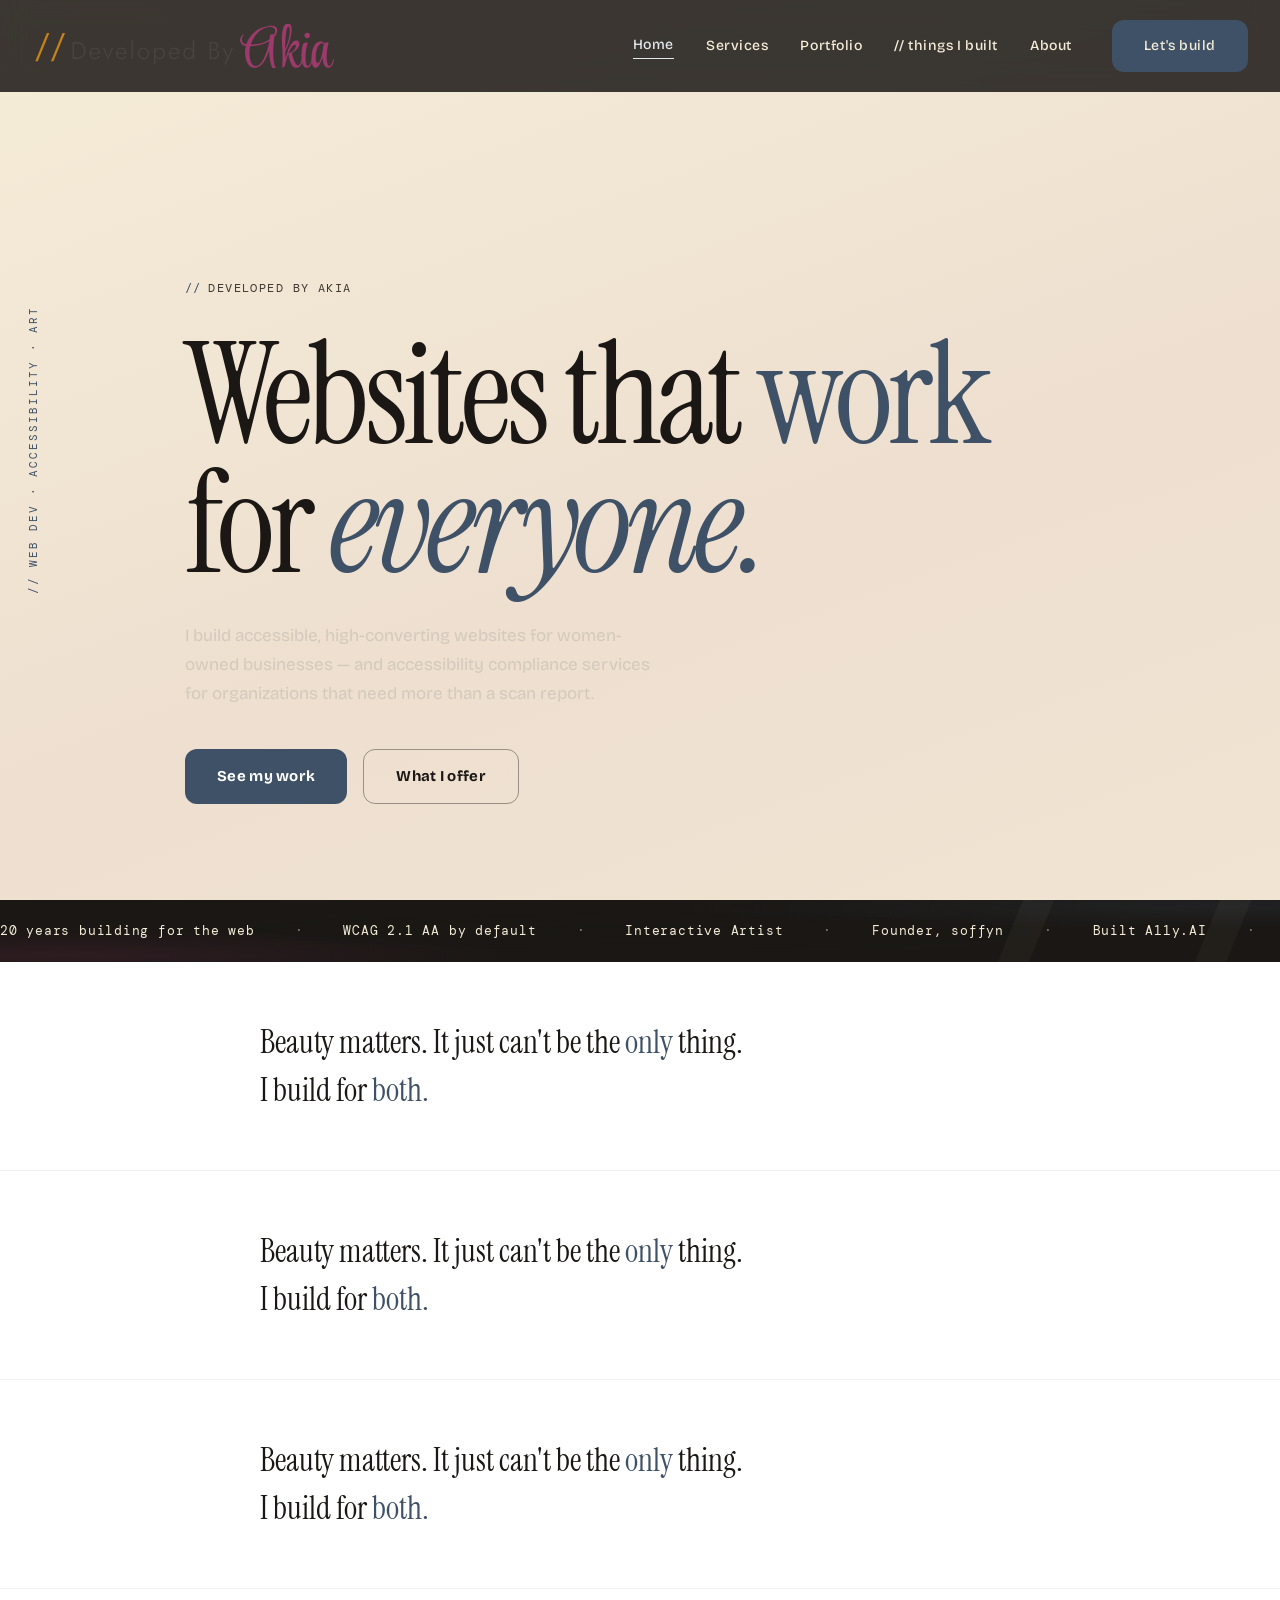
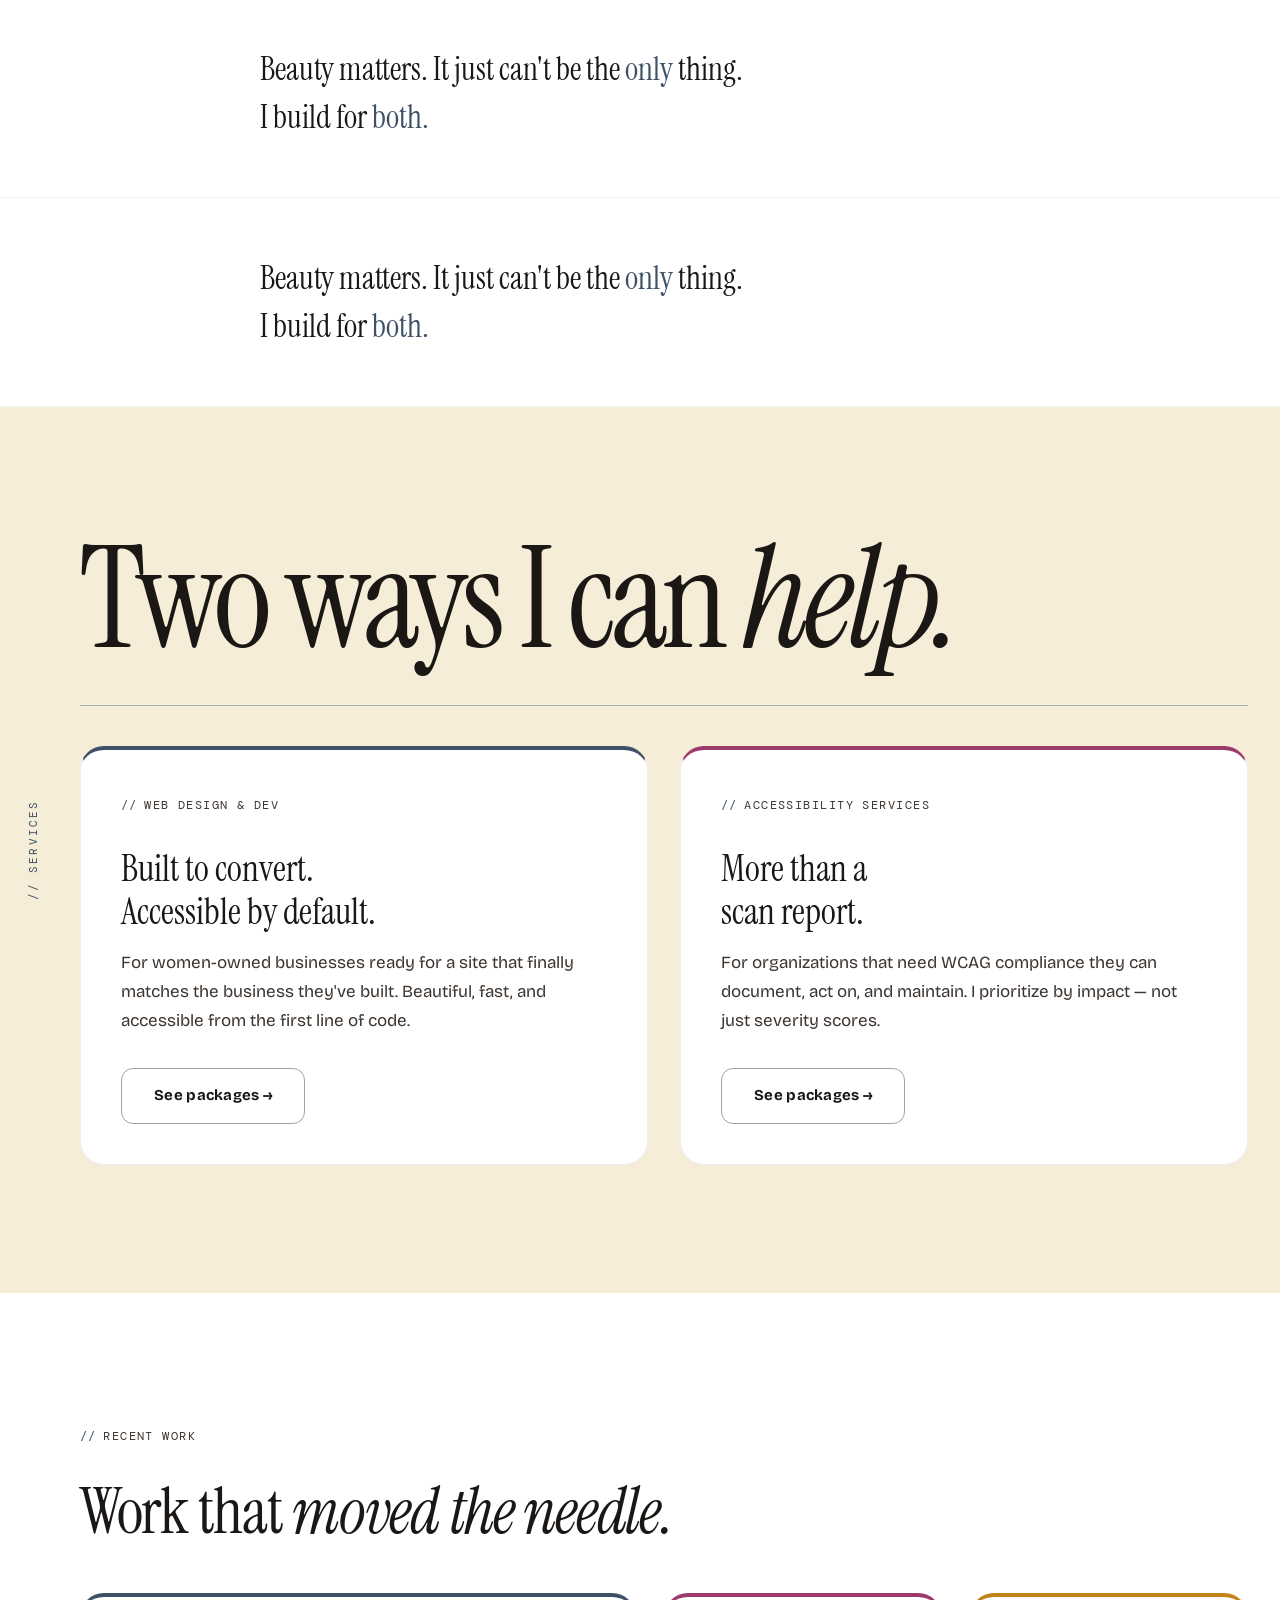
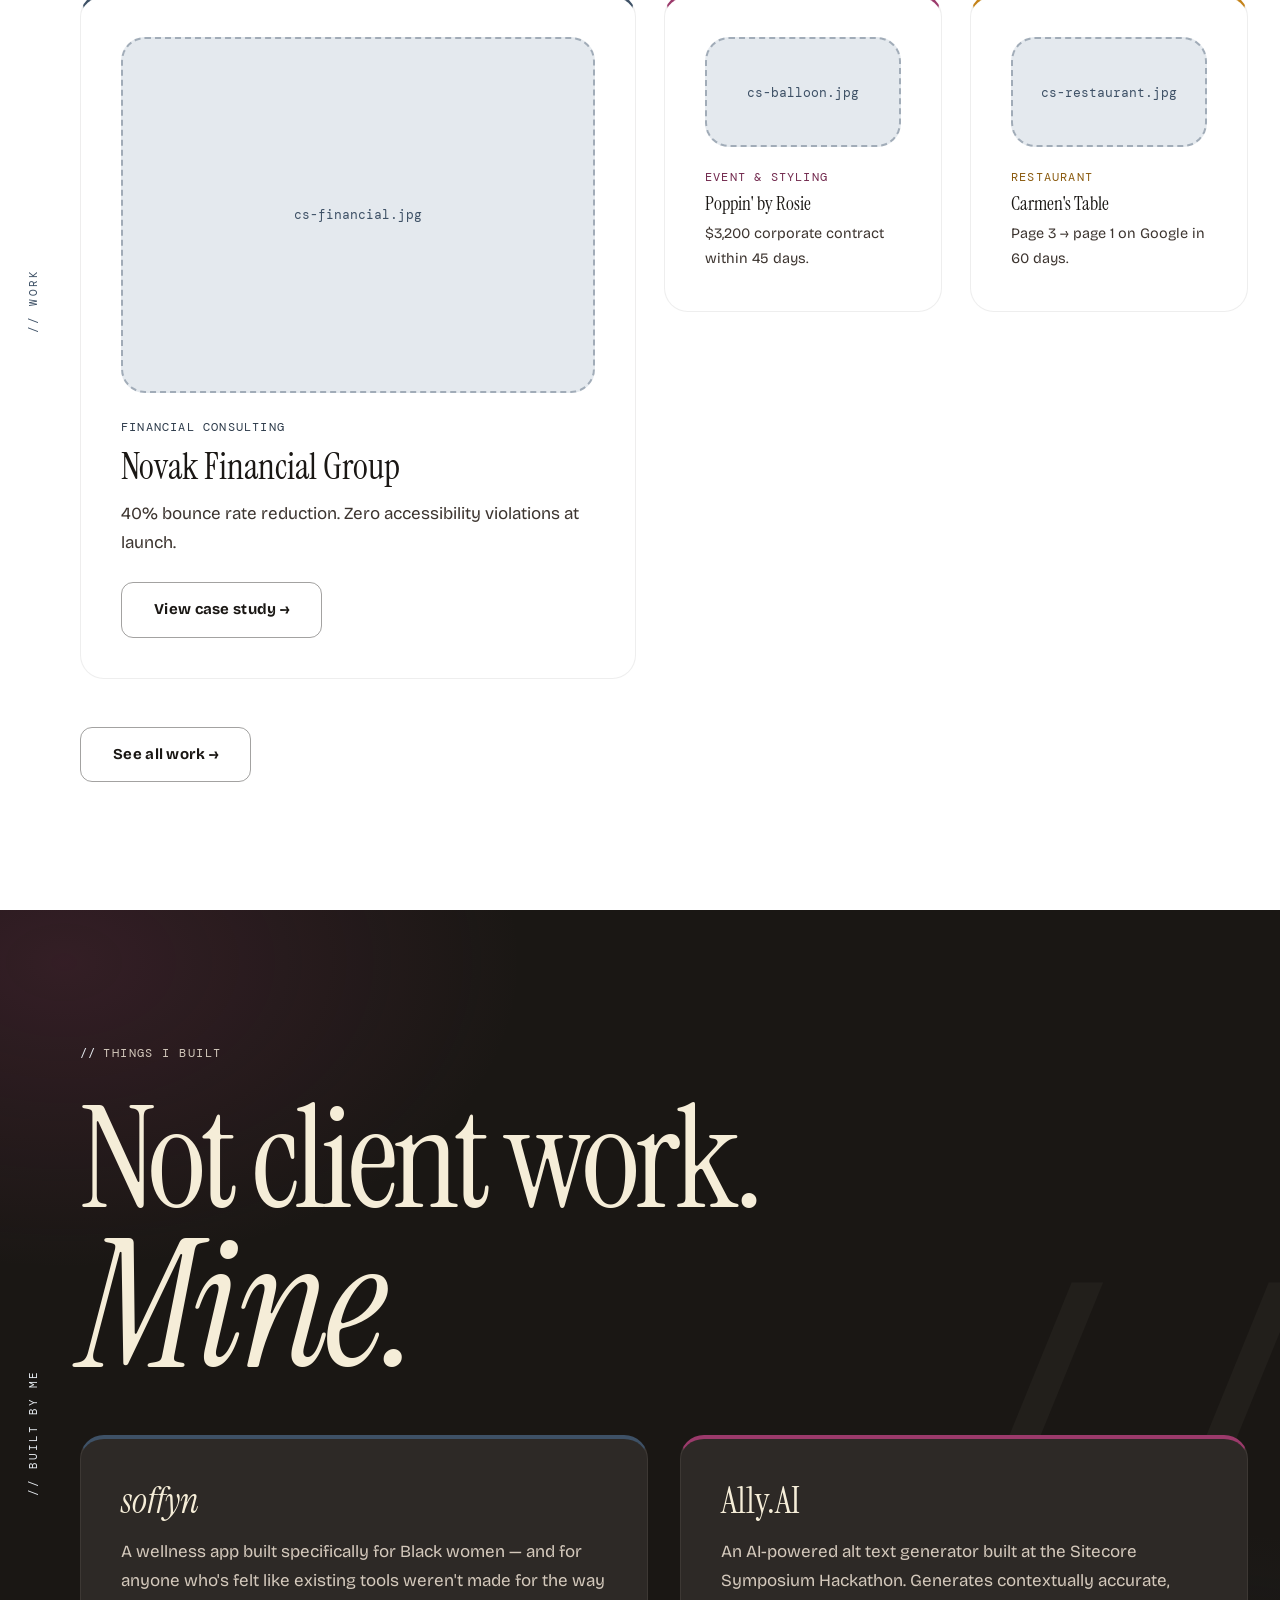
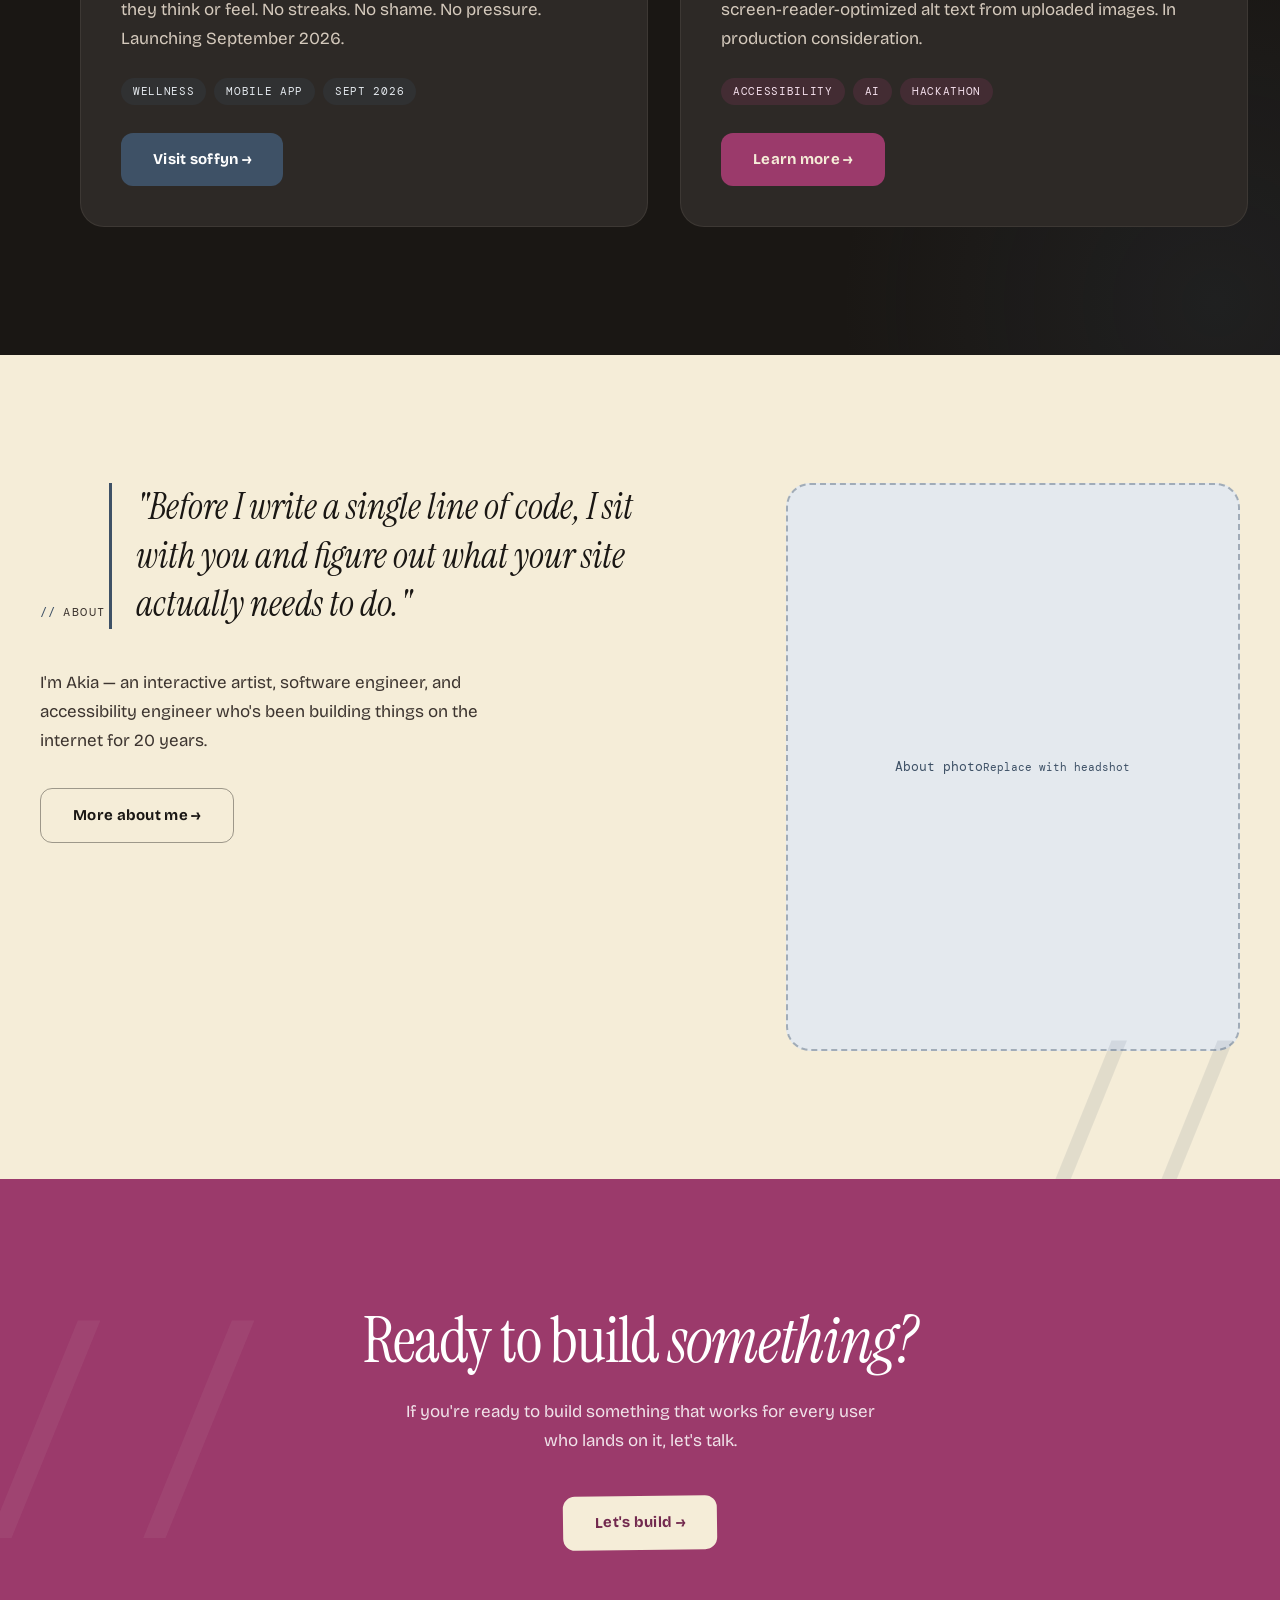
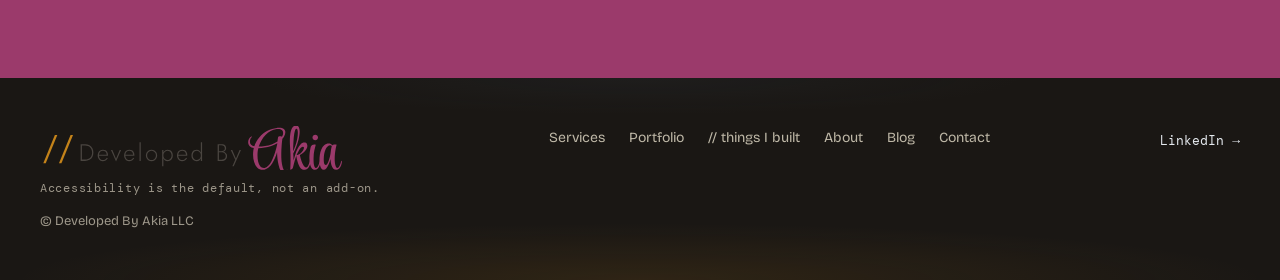
==== index.html @ 96040da2 "initial commit" ====
<!doctype html>
<html lang="en">
  <head>
    <meta charset="UTF-8" />
    <meta name="viewport" content="width=device-width, initial-scale=1.0" />
    <title>
      Developed By Akia — Accessible Web Design for Women-Owned Businesses
    </title>
    <meta
      name="description"
      content="I build accessible, high-converting websites for women-owned businesses and accessibility compliance services for organizations. WCAG 2.1 AA by default."
    />
    <meta property="og:title" content="Developed By Akia" />
    <meta
      property="og:description"
      content="Accessible web design for women-owned businesses. WCAG 2.1 AA by default."
    />
    <meta property="og:url" content="https://developedbyakia.com" />
    <link rel="canonical" href="https://developedbyakia.com" />
    <link rel="preconnect" href="https://fonts.googleapis.com" />
    <link rel="preconnect" href="https://fonts.gstatic.com" crossorigin />
    <link
      href="https://fonts.googleapis.com/css2?family=Bricolage+Grotesque:opsz,wght@12..96,400;12..96,500;12..96,700&family=DM+Mono:wght@400&family=Instrument+Serif:ital@0;1&display=swap"
      rel="stylesheet"
    />
    <link rel="stylesheet" href="/css/reset.css" />
    <link rel="stylesheet" href="/css/tokens.css" />
    <link rel="stylesheet" href="/css/main.css" />
    <script type="application/ld+json">
      {
        "@context": "https://schema.org",
        "@type": "LocalBusiness",
        "name": "Developed By Akia LLC",
        "url": "https://developedbyakia.com",
        "description": "Web development and accessibility consultancy for women-owned businesses.",
        "founder": { "@type": "Person", "name": "Akia Young" },
        "serviceType": [
          "Web Design",
          "Web Development",
          "Accessibility Engineering"
        ]
      }
    </script>
  </head>
  <body>
    <a href="#main" class="skip-nav">Skip to main content</a>

    <header class="site-header" id="site-header" style="background: rgba(26,23,20,0.85); backdrop-filter: blur(12px);">
      <a href="/" class="logo" aria-label="Developed By Akia — home">
        <svg xmlns="http://www.w3.org/2000/svg" xmlns:xlink="http://www.w3.org/1999/xlink" viewBox="402 440 631 92" height="44" aria-hidden="true" focusable="false" style="display:block;"><defs><clipPath id="clip-logo-a"><rect x="0" width="43" y="0" height="91"/></clipPath><clipPath id="clip-logo-b"><rect x="0" width="44" y="0" height="91"/></clipPath></defs><g fill="#4a4540" fill-opacity="1"><g transform="translate(482.745191, 512.971784)"><g><path d="M 4.203125 -35 L 4.203125 0 L 6.953125 0 L 6.953125 -35 Z M 13.703125 0 C 17.097656 0 20.085938 -0.734375 22.671875 -2.203125 C 25.253906 -3.671875 27.269531 -5.710938 28.71875 -8.328125 C 30.175781 -10.941406 30.90625 -14 30.90625 -17.5 C 30.90625 -21 30.175781 -24.054688 28.71875 -26.671875 C 27.269531 -29.285156 25.253906 -31.328125 22.671875 -32.796875 C 20.085938 -34.265625 17.097656 -35 13.703125 -35 L 5.703125 -35 L 5.703125 -32.25 L 13.703125 -32.25 C 15.867188 -32.25 17.84375 -31.898438 19.625 -31.203125 C 21.40625 -30.503906 22.925781 -29.507812 24.1875 -28.21875 C 25.457031 -26.9375 26.4375 -25.382812 27.125 -23.5625 C 27.8125 -21.75 28.15625 -19.726562 28.15625 -17.5 C 28.15625 -15.269531 27.8125 -13.242188 27.125 -11.421875 C 26.4375 -9.609375 25.457031 -8.054688 24.1875 -6.765625 C 22.925781 -5.484375 21.40625 -4.492188 19.625 -3.796875 C 17.84375 -3.097656 15.867188 -2.75 13.703125 -2.75 L 5.703125 -2.75 L 5.703125 0 Z M 13.703125 0 "/></g></g></g><g fill="#4a4540" fill-opacity="1"><g transform="translate(520.64002, 512.971784)"><g><path d="M 12.59375 0.5 C 14.894531 0.5 16.90625 0.0234375 18.625 -0.921875 C 20.34375 -1.867188 21.851562 -3.34375 23.15625 -5.34375 L 21.046875 -6.703125 C 20.015625 -5.066406 18.835938 -3.863281 17.515625 -3.09375 C 16.203125 -2.332031 14.664062 -1.953125 12.90625 -1.953125 C 11.238281 -1.953125 9.78125 -2.347656 8.53125 -3.140625 C 7.28125 -3.941406 6.3125 -5.078125 5.625 -6.546875 C 4.9375 -8.015625 4.59375 -9.734375 4.59375 -11.703125 C 4.59375 -13.628906 4.941406 -15.300781 5.640625 -16.71875 C 6.347656 -18.132812 7.328125 -19.234375 8.578125 -20.015625 C 9.828125 -20.804688 11.300781 -21.203125 13 -21.203125 C 14.46875 -21.203125 15.785156 -20.847656 16.953125 -20.140625 C 18.117188 -19.441406 19.039062 -18.476562 19.71875 -17.25 C 20.40625 -16.019531 20.75 -14.617188 20.75 -13.046875 C 20.75 -12.785156 20.707031 -12.507812 20.625 -12.21875 C 20.539062 -11.9375 20.46875 -11.710938 20.40625 -11.546875 L 21.5 -13.09375 L 3.59375 -13.09375 L 3.59375 -10.84375 L 23.453125 -10.84375 C 23.484375 -11.007812 23.503906 -11.207031 23.515625 -11.4375 C 23.535156 -11.675781 23.546875 -11.894531 23.546875 -12.09375 C 23.546875 -14.332031 23.101562 -16.304688 22.21875 -18.015625 C 21.34375 -19.734375 20.113281 -21.078125 18.53125 -22.046875 C 16.945312 -23.015625 15.101562 -23.5 13 -23.5 C 10.832031 -23.5 8.914062 -22.988281 7.25 -21.96875 C 5.582031 -20.957031 4.28125 -19.550781 3.34375 -17.75 C 2.414062 -15.945312 1.953125 -13.878906 1.953125 -11.546875 C 1.953125 -9.210938 2.410156 -7.132812 3.328125 -5.3125 C 4.242188 -3.5 5.5 -2.078125 7.09375 -1.046875 C 8.695312 -0.015625 10.53125 0.5 12.59375 0.5 Z M 12.59375 0.5 "/></g></g></g><g fill="#4a4540" fill-opacity="1"><g transform="translate(550.186098, 512.971784)"><g><path d="M 0.203125 -23 L 10.796875 1.34375 L 21.40625 -23 L 18.453125 -23 L 10.796875 -4.25 L 3.15625 -23 Z M 0.203125 -23 "/></g></g></g><g fill="#4a4540" fill-opacity="1"><g transform="translate(575.832786, 512.971784)"><g><path d="M 12.59375 0.5 C 14.894531 0.5 16.90625 0.0234375 18.625 -0.921875 C 20.34375 -1.867188 21.851562 -3.34375 23.15625 -5.34375 L 21.046875 -6.703125 C 20.015625 -5.066406 18.835938 -3.863281 17.515625 -3.09375 C 16.203125 -2.332031 14.664062 -1.953125 12.90625 -1.953125 C 11.238281 -1.953125 9.78125 -2.347656 8.53125 -3.140625 C 7.28125 -3.941406 6.3125 -5.078125 5.625 -6.546875 C 4.9375 -8.015625 4.59375 -9.734375 4.59375 -11.703125 C 4.59375 -13.628906 4.941406 -15.300781 5.640625 -16.71875 C 6.347656 -18.132812 7.328125 -19.234375 8.578125 -20.015625 C 9.828125 -20.804688 11.300781 -21.203125 13 -21.203125 C 14.46875 -21.203125 15.785156 -20.847656 16.953125 -20.140625 C 18.117188 -19.441406 19.039062 -18.476562 19.71875 -17.25 C 20.40625 -16.019531 20.75 -14.617188 20.75 -13.046875 C 20.75 -12.785156 20.707031 -12.507812 20.625 -12.21875 C 20.539062 -11.9375 20.46875 -11.710938 20.40625 -11.546875 L 21.5 -13.09375 L 3.59375 -13.09375 L 3.59375 -10.84375 L 23.453125 -10.84375 C 23.484375 -11.007812 23.503906 -11.207031 23.515625 -11.4375 C 23.535156 -11.675781 23.546875 -11.894531 23.546875 -12.09375 C 23.546875 -14.332031 23.101562 -16.304688 22.21875 -18.015625 C 21.34375 -19.734375 20.113281 -21.078125 18.53125 -22.046875 C 16.945312 -23.015625 15.101562 -23.5 13 -23.5 C 10.832031 -23.5 8.914062 -22.988281 7.25 -21.96875 C 5.582031 -20.957031 4.28125 -19.550781 3.34375 -17.75 C 2.414062 -15.945312 1.953125 -13.878906 1.953125 -11.546875 C 1.953125 -9.210938 2.410156 -7.132812 3.328125 -5.3125 C 4.242188 -3.5 5.5 -2.078125 7.09375 -1.046875 C 8.695312 -0.015625 10.53125 0.5 12.59375 0.5 Z M 12.59375 0.5 "/></g></g></g><g fill="#4a4540" fill-opacity="1"><g transform="translate(606.128785, 512.971784)"><g><path d="M 3.953125 -39 L 3.953125 0 L 6.546875 0 L 6.546875 -39 Z M 3.953125 -39 "/></g></g></g><g fill="#4a4540" fill-opacity="1"><g transform="translate(621.427109, 512.971784)"><g><path d="M 1.953125 -11.5 C 1.953125 -9.195312 2.46875 -7.132812 3.5 -5.3125 C 4.53125 -3.5 5.9375 -2.078125 7.71875 -1.046875 C 9.507812 -0.015625 11.519531 0.5 13.75 0.5 C 15.976562 0.5 17.984375 -0.015625 19.765625 -1.046875 C 21.554688 -2.078125 22.96875 -3.5 24 -5.3125 C 25.03125 -7.132812 25.546875 -9.195312 25.546875 -11.5 C 25.546875 -13.832031 25.03125 -15.898438 24 -17.703125 C 22.96875 -19.503906 21.554688 -20.921875 19.765625 -21.953125 C 17.984375 -22.984375 15.976562 -23.5 13.75 -23.5 C 11.519531 -23.5 9.507812 -22.984375 7.71875 -21.953125 C 5.9375 -20.921875 4.53125 -19.503906 3.5 -17.703125 C 2.46875 -15.898438 1.953125 -13.832031 1.953125 -11.5 Z M 4.59375 -11.5 C 4.59375 -13.363281 4.992188 -15.007812 5.796875 -16.4375 C 6.597656 -17.875 7.691406 -19 9.078125 -19.8125 C 10.460938 -20.632812 12.019531 -21.046875 13.75 -21.046875 C 15.476562 -21.046875 17.035156 -20.632812 18.421875 -19.8125 C 19.804688 -19 20.898438 -17.867188 21.703125 -16.421875 C 22.503906 -14.972656 22.90625 -13.332031 22.90625 -11.5 C 22.90625 -9.632812 22.503906 -7.984375 21.703125 -6.546875 C 20.898438 -5.117188 19.804688 -3.992188 18.421875 -3.171875 C 17.035156 -2.359375 15.476562 -1.953125 13.75 -1.953125 C 12.019531 -1.953125 10.460938 -2.359375 9.078125 -3.171875 C 7.691406 -3.992188 6.597656 -5.117188 5.796875 -6.546875 C 4.992188 -7.984375 4.59375 -9.632812 4.59375 -11.5 Z M 4.59375 -11.5 "/></g></g></g><g fill="#4a4540" fill-opacity="1"><g transform="translate(653.722802, 512.971784)"><g><path d="M 6.296875 11 L 6.296875 -23 L 3.703125 -23 L 3.703125 11 Z M 25.953125 -11.5 C 25.953125 -14 25.457031 -16.140625 24.46875 -17.921875 C 23.488281 -19.703125 22.15625 -21.078125 20.46875 -22.046875 C 18.789062 -23.015625 16.914062 -23.5 14.84375 -23.5 C 12.914062 -23.5 11.21875 -22.972656 9.75 -21.921875 C 8.28125 -20.867188 7.132812 -19.441406 6.3125 -17.640625 C 5.5 -15.847656 5.09375 -13.800781 5.09375 -11.5 C 5.09375 -9.226562 5.5 -7.1875 6.3125 -5.375 C 7.132812 -3.5625 8.28125 -2.128906 9.75 -1.078125 C 11.21875 -0.0234375 12.914062 0.5 14.84375 0.5 C 16.914062 0.5 18.789062 0.015625 20.46875 -0.953125 C 22.15625 -1.921875 23.488281 -3.300781 24.46875 -5.09375 C 25.457031 -6.894531 25.953125 -9.03125 25.953125 -11.5 Z M 23.34375 -11.5 C 23.34375 -9.5 22.941406 -7.78125 22.140625 -6.34375 C 21.347656 -4.914062 20.285156 -3.828125 18.953125 -3.078125 C 17.617188 -2.328125 16.132812 -1.953125 14.5 -1.953125 C 13.101562 -1.953125 11.769531 -2.367188 10.5 -3.203125 C 9.226562 -4.035156 8.207031 -5.164062 7.4375 -6.59375 C 6.675781 -8.03125 6.296875 -9.664062 6.296875 -11.5 C 6.296875 -13.332031 6.675781 -14.960938 7.4375 -16.390625 C 8.207031 -17.828125 9.226562 -18.960938 10.5 -19.796875 C 11.769531 -20.628906 13.101562 -21.046875 14.5 -21.046875 C 16.132812 -21.046875 17.617188 -20.671875 18.953125 -19.921875 C 20.285156 -19.171875 21.347656 -18.078125 22.140625 -16.640625 C 22.941406 -15.210938 23.34375 -13.5 23.34375 -11.5 Z M 23.34375 -11.5 "/></g></g></g><g fill="#4a4540" fill-opacity="1"><g transform="translate(686.41842, 512.971784)"><g><path d="M 12.59375 0.5 C 14.894531 0.5 16.90625 0.0234375 18.625 -0.921875 C 20.34375 -1.867188 21.851562 -3.34375 23.15625 -5.34375 L 21.046875 -6.703125 C 20.015625 -5.066406 18.835938 -3.863281 17.515625 -3.09375 C 16.203125 -2.332031 14.664062 -1.953125 12.90625 -1.953125 C 11.238281 -1.953125 9.78125 -2.347656 8.53125 -3.140625 C 7.28125 -3.941406 6.3125 -5.078125 5.625 -6.546875 C 4.9375 -8.015625 4.59375 -9.734375 4.59375 -11.703125 C 4.59375 -13.628906 4.941406 -15.300781 5.640625 -16.71875 C 6.347656 -18.132812 7.328125 -19.234375 8.578125 -20.015625 C 9.828125 -20.804688 11.300781 -21.203125 13 -21.203125 C 14.46875 -21.203125 15.785156 -20.847656 16.953125 -20.140625 C 18.117188 -19.441406 19.039062 -18.476562 19.71875 -17.25 C 20.40625 -16.019531 20.75 -14.617188 20.75 -13.046875 C 20.75 -12.785156 20.707031 -12.507812 20.625 -12.21875 C 20.539062 -11.9375 20.46875 -11.710938 20.40625 -11.546875 L 21.5 -13.09375 L 3.59375 -13.09375 L 3.59375 -10.84375 L 23.453125 -10.84375 C 23.484375 -11.007812 23.503906 -11.207031 23.515625 -11.4375 C 23.535156 -11.675781 23.546875 -11.894531 23.546875 -12.09375 C 23.546875 -14.332031 23.101562 -16.304688 22.21875 -18.015625 C 21.34375 -19.734375 20.113281 -21.078125 18.53125 -22.046875 C 16.945312 -23.015625 15.101562 -23.5 13 -23.5 C 10.832031 -23.5 8.914062 -22.988281 7.25 -21.96875 C 5.582031 -20.957031 4.28125 -19.550781 3.34375 -17.75 C 2.414062 -15.945312 1.953125 -13.878906 1.953125 -11.546875 C 1.953125 -9.210938 2.410156 -7.132812 3.328125 -5.3125 C 4.242188 -3.5 5.5 -2.078125 7.09375 -1.046875 C 8.695312 -0.015625 10.53125 0.5 12.59375 0.5 Z M 12.59375 0.5 "/></g></g></g><g fill="#4a4540" fill-opacity="1"><g transform="translate(716.714431, 512.971784)"><g><path d="M 21.59375 -39 L 21.59375 0 L 24.203125 0 L 24.203125 -39 Z M 1.953125 -11.5 C 1.953125 -9.03125 2.453125 -6.894531 3.453125 -5.09375 C 4.453125 -3.300781 5.789062 -1.921875 7.46875 -0.953125 C 9.15625 0.015625 11.015625 0.5 13.046875 0.5 C 15.046875 0.5 16.757812 -0.0234375 18.1875 -1.078125 C 19.625 -2.128906 20.75 -3.5625 21.5625 -5.375 C 22.382812 -7.1875 22.796875 -9.226562 22.796875 -11.5 C 22.796875 -13.800781 22.382812 -15.847656 21.5625 -17.640625 C 20.75 -19.441406 19.625 -20.867188 18.1875 -21.921875 C 16.757812 -22.972656 15.046875 -23.5 13.046875 -23.5 C 11.015625 -23.5 9.15625 -23.015625 7.46875 -22.046875 C 5.789062 -21.078125 4.453125 -19.703125 3.453125 -17.921875 C 2.453125 -16.140625 1.953125 -14 1.953125 -11.5 Z M 4.59375 -11.5 C 4.59375 -13.5 4.984375 -15.210938 5.765625 -16.640625 C 6.554688 -18.078125 7.625 -19.171875 8.96875 -19.921875 C 10.320312 -20.671875 11.800781 -21.046875 13.40625 -21.046875 C 14.832031 -21.046875 16.171875 -20.628906 17.421875 -19.796875 C 18.671875 -18.960938 19.675781 -17.828125 20.4375 -16.390625 C 21.207031 -14.960938 21.59375 -13.332031 21.59375 -11.5 C 21.59375 -9.664062 21.207031 -8.03125 20.4375 -6.59375 C 19.675781 -5.164062 18.671875 -4.035156 17.421875 -3.203125 C 16.171875 -2.367188 14.832031 -1.953125 13.40625 -1.953125 C 11.800781 -1.953125 10.320312 -2.328125 8.96875 -3.078125 C 7.625 -3.828125 6.554688 -4.914062 5.765625 -6.34375 C 4.984375 -7.78125 4.59375 -9.5 4.59375 -11.5 Z M 4.59375 -11.5 "/></g></g></g><g fill="#4a4540" fill-opacity="1"><g transform="translate(749.410061, 512.971784)"><g/></g></g><g fill="#4a4540" fill-opacity="1"><g transform="translate(769.207674, 512.971784)"><g><path d="M 6.34375 -18.796875 L 12 -18.796875 C 13.96875 -18.796875 15.703125 -19.085938 17.203125 -19.671875 C 18.703125 -20.253906 19.875 -21.117188 20.71875 -22.265625 C 21.570312 -23.421875 22 -24.847656 22 -26.546875 C 22 -28.410156 21.582031 -29.96875 20.75 -31.21875 C 19.914062 -32.46875 18.738281 -33.410156 17.21875 -34.046875 C 15.707031 -34.679688 13.898438 -35 11.796875 -35 L 4.203125 -35 L 4.203125 0 L 12.296875 0 C 14.566406 0 16.578125 -0.363281 18.328125 -1.09375 C 20.078125 -1.832031 21.453125 -2.953125 22.453125 -4.453125 C 23.453125 -5.953125 23.953125 -7.851562 23.953125 -10.15625 C 23.953125 -11.75 23.625 -13.132812 22.96875 -14.3125 C 22.320312 -15.5 21.457031 -16.476562 20.375 -17.25 C 19.289062 -18.019531 18.066406 -18.59375 16.703125 -18.96875 C 15.335938 -19.351562 13.9375 -19.546875 12.5 -19.546875 L 6.34375 -19.546875 L 6.34375 -17.953125 L 12.296875 -17.953125 C 13.492188 -17.953125 14.617188 -17.785156 15.671875 -17.453125 C 16.722656 -17.117188 17.664062 -16.625 18.5 -15.96875 C 19.332031 -15.320312 19.984375 -14.523438 20.453125 -13.578125 C 20.921875 -12.628906 21.15625 -11.535156 21.15625 -10.296875 C 21.15625 -8.566406 20.785156 -7.125 20.046875 -5.96875 C 19.316406 -4.820312 18.285156 -3.945312 16.953125 -3.34375 C 15.617188 -2.75 14.066406 -2.453125 12.296875 -2.453125 L 6.953125 -2.453125 L 6.953125 -32.546875 L 11.796875 -32.546875 C 14.066406 -32.546875 15.875 -32.003906 17.21875 -30.921875 C 18.570312 -29.835938 19.25 -28.332031 19.25 -26.40625 C 19.25 -25.03125 18.914062 -23.898438 18.25 -23.015625 C 17.582031 -22.140625 16.679688 -21.484375 15.546875 -21.046875 C 14.410156 -20.617188 13.160156 -20.40625 11.796875 -20.40625 L 6.34375 -20.40625 Z M 6.34375 -18.796875 "/></g></g></g><g fill="#4a4540" fill-opacity="1"><g transform="translate(800.653518, 512.971784)"><g><path d="M 21.5 -23 L 18.59375 -23 L 10.453125 -3.5 L 11.65625 -3.40625 L 3.296875 -23 L 0.203125 -23 L 9.5 -2.34375 L 3.59375 11 L 6.5 11 Z M 21.5 -23 "/></g></g></g><g fill="#9b3a6b" fill-opacity="1"><g transform="translate(839.363752, 531.098142)"><g><path d="M 80.09375 1.6875 L 80.09375 2.546875 C 80.09375 6.171875 78.359375 7.984375 74.890625 7.984375 L 74.15625 7.984375 C 71.65625 7.742188 69.476562 6.515625 67.625 4.296875 C 65.769531 2.078125 64.21875 -0.863281 62.96875 -4.53125 C 61.71875 -8.207031 60.734375 -12.265625 60.015625 -16.703125 C 59.523438 -19.765625 59.140625 -22.925781 58.859375 -26.1875 C 58.578125 -29.457031 58.394531 -32.742188 58.3125 -36.046875 C 57.1875 -32.015625 55.753906 -27.984375 54.015625 -23.953125 C 52.285156 -19.921875 50.289062 -16.191406 48.03125 -12.765625 C 45.769531 -9.335938 43.285156 -6.472656 40.578125 -4.171875 C 37.878906 -1.867188 34.957031 -0.4375 31.8125 0.125 C 30.601562 0.363281 29.394531 0.484375 28.1875 0.484375 C 23.832031 0.484375 20.160156 -0.984375 17.171875 -3.921875 C 14.191406 -6.867188 11.9375 -10.78125 10.40625 -15.65625 C 8.875 -20.539062 8.109375 -25.847656 8.109375 -31.578125 C 8.109375 -32.140625 8.128906 -32.703125 8.171875 -33.265625 C 8.210938 -33.835938 8.234375 -34.40625 8.234375 -34.96875 C 8.472656 -38.507812 8.953125 -41.894531 9.671875 -45.125 C 6.203125 -45.769531 3.359375 -47.0625 1.140625 -49 C -1.066406 -50.9375 -2.171875 -53.757812 -2.171875 -57.46875 C -2.171875 -59.726562 -1.609375 -61.925781 -0.484375 -64.0625 C 0.640625 -66.195312 2.332031 -67.867188 4.59375 -69.078125 C 4.757812 -69.160156 4.921875 -69.203125 5.078125 -69.203125 C 5.566406 -69.203125 5.8125 -68.960938 5.8125 -68.484375 C 5.8125 -67.992188 5.609375 -67.628906 5.203125 -67.390625 C 3.910156 -66.503906 2.984375 -65.171875 2.421875 -63.390625 C 1.859375 -61.617188 1.578125 -59.847656 1.578125 -58.078125 C 1.578125 -55.410156 2.398438 -53.3125 4.046875 -51.78125 C 5.703125 -50.25 7.941406 -49.203125 10.765625 -48.640625 C 13.109375 -55.816406 16.675781 -62.144531 21.46875 -67.625 C 26.269531 -73.113281 31.851562 -77.550781 38.21875 -80.9375 C 44.59375 -84.320312 51.171875 -86.378906 57.953125 -87.109375 C 58.753906 -87.191406 59.519531 -87.25 60.25 -87.28125 C 60.976562 -87.320312 61.664062 -87.34375 62.3125 -87.34375 C 67.0625 -87.34375 70.460938 -86.4375 72.515625 -84.625 C 74.578125 -82.8125 75.609375 -80.570312 75.609375 -77.90625 C 75.609375 -75.164062 74.722656 -72.222656 72.953125 -69.078125 C 72.390625 -68.191406 71.804688 -67.304688 71.203125 -66.421875 C 70.597656 -65.535156 69.972656 -64.6875 69.328125 -63.875 C 68.921875 -60.726562 68.453125 -56.269531 67.921875 -50.5 C 67.398438 -44.738281 67.140625 -38.59375 67.140625 -32.0625 C 67.140625 -29.476562 67.179688 -26.894531 67.265625 -24.3125 C 67.347656 -21.738281 67.550781 -19.160156 67.875 -16.578125 C 68.195312 -13.910156 68.679688 -11.066406 69.328125 -8.046875 C 69.972656 -5.023438 70.816406 -2.421875 71.859375 -0.234375 C 72.910156 1.941406 74.160156 3.066406 75.609375 3.140625 L 75.859375 3.140625 C 76.503906 3.222656 77.085938 3.039062 77.609375 2.59375 C 78.128906 2.15625 78.429688 1.691406 78.515625 1.203125 C 78.597656 0.640625 78.84375 0.359375 79.25 0.359375 C 79.8125 0.359375 80.09375 0.800781 80.09375 1.6875 Z M 58.671875 -53.359375 L 58.796875 -55.171875 C 54.921875 -52.828125 50.6875 -50.890625 46.09375 -49.359375 C 41.5 -47.828125 36.898438 -46.675781 32.296875 -45.90625 C 27.703125 -45.144531 23.304688 -44.679688 19.109375 -44.515625 C 18.390625 -41.773438 17.90625 -38.992188 17.65625 -36.171875 C 17.582031 -35.046875 17.523438 -33.9375 17.484375 -32.84375 C 17.441406 -31.757812 17.421875 -30.648438 17.421875 -29.515625 C 17.421875 -24.753906 17.882812 -20.359375 18.8125 -16.328125 C 19.738281 -12.296875 21.171875 -9.085938 23.109375 -6.703125 C 25.046875 -4.328125 27.460938 -3.140625 30.359375 -3.140625 C 30.679688 -3.140625 31.003906 -3.160156 31.328125 -3.203125 C 31.648438 -3.242188 31.972656 -3.304688 32.296875 -3.390625 C 34.960938 -3.867188 37.484375 -5.335938 39.859375 -7.796875 C 42.242188 -10.265625 44.441406 -13.375 46.453125 -17.125 C 48.472656 -20.875 50.289062 -24.90625 51.90625 -29.21875 C 53.519531 -33.53125 54.847656 -37.828125 55.890625 -42.109375 C 56.378906 -44.117188 56.882812 -46.070312 57.40625 -47.96875 C 57.925781 -49.863281 58.347656 -51.660156 58.671875 -53.359375 Z M 59.15625 -58.4375 C 59.320312 -60.445312 59.546875 -62.316406 59.828125 -64.046875 C 60.109375 -65.785156 60.410156 -67.34375 60.734375 -68.71875 C 60.816406 -68.957031 61.195312 -69.175781 61.875 -69.375 C 62.5625 -69.582031 63.351562 -69.6875 64.25 -69.6875 C 64.96875 -69.6875 65.707031 -69.601562 66.46875 -69.4375 C 67.238281 -69.28125 67.945312 -68.960938 68.59375 -68.484375 L 69.078125 -69.4375 C 70.367188 -72.019531 71.015625 -74.398438 71.015625 -76.578125 C 71.015625 -79.003906 70.1875 -81.019531 68.53125 -82.625 C 66.882812 -84.238281 64.242188 -85.046875 60.609375 -85.046875 C 60.128906 -85.046875 59.625 -85.023438 59.09375 -84.984375 C 58.570312 -84.953125 58.03125 -84.894531 57.46875 -84.8125 C 52.945312 -84.25 48.726562 -82.835938 44.8125 -80.578125 C 40.90625 -78.316406 37.335938 -75.472656 34.109375 -72.046875 C 30.890625 -68.617188 28.085938 -64.847656 25.703125 -60.734375 C 23.328125 -56.617188 21.453125 -52.382812 20.078125 -48.03125 C 24.191406 -48.1875 28.566406 -48.585938 33.203125 -49.234375 C 37.847656 -49.878906 42.425781 -50.945312 46.9375 -52.4375 C 51.457031 -53.9375 55.53125 -55.9375 59.15625 -58.4375 Z M 59.15625 -58.4375 "/></g></g></g><g fill="#9b3a6b" fill-opacity="1"><g transform="translate(922.713892, 531.098142)"><g><path d="M 8.828125 -33.640625 C 8.992188 -31.453125 9.113281 -29.085938 9.1875 -26.546875 C 9.269531 -24.015625 9.351562 -21.457031 9.4375 -18.875 C 10.320312 -22.5 11.429688 -26.445312 12.765625 -30.71875 C 14.097656 -35 15.691406 -39.09375 17.546875 -43 C 19.398438 -46.914062 21.535156 -50.125 23.953125 -52.625 C 26.367188 -55.125 29.070312 -56.375 32.0625 -56.375 C 34.644531 -56.375 36.335938 -55.609375 37.140625 -54.078125 C 37.953125 -52.546875 38.359375 -50.929688 38.359375 -49.234375 C 38.359375 -47.054688 37.507812 -44.695312 35.8125 -42.15625 C 34.113281 -39.625 32.070312 -37.285156 29.6875 -35.140625 C 27.3125 -33.003906 25 -31.375 22.75 -30.25 C 22.90625 -29.113281 23.265625 -27.5 23.828125 -25.40625 C 24.398438 -23.3125 25.085938 -21.050781 25.890625 -18.625 C 26.691406 -16.207031 27.632812 -13.910156 28.71875 -11.734375 C 29.8125 -9.554688 30.941406 -7.78125 32.109375 -6.40625 C 33.285156 -5.039062 34.519531 -4.359375 35.8125 -4.359375 C 36.9375 -4.359375 37.863281 -4.859375 38.59375 -5.859375 C 39.320312 -6.867188 39.882812 -7.78125 40.28125 -8.59375 C 41.332031 -10.851562 42.382812 -13.71875 43.4375 -17.1875 C 43.757812 -17.90625 44.082031 -18.265625 44.40625 -18.265625 C 44.800781 -18.265625 45 -17.78125 45 -16.8125 L 45 -16.328125 C 44.925781 -14.640625 44.546875 -12.722656 43.859375 -10.578125 C 43.171875 -8.441406 42.265625 -6.488281 41.140625 -4.71875 C 40.171875 -3.1875 39 -1.9375 37.625 -0.96875 C 36.25 0 34.71875 0.523438 33.03125 0.609375 L 32.296875 0.609375 C 29.078125 0.609375 26.578125 -0.316406 24.796875 -2.171875 C 23.023438 -4.023438 21.535156 -6.40625 20.328125 -9.3125 C 19.441406 -11.414062 18.632812 -13.71875 17.90625 -16.21875 C 17.175781 -18.71875 16.585938 -21.054688 16.140625 -23.234375 C 15.703125 -25.410156 15.40625 -27.101562 15.25 -28.3125 C 15.25 -28.46875 15.265625 -28.566406 15.296875 -28.609375 C 15.335938 -28.648438 15.359375 -28.710938 15.359375 -28.796875 L 15.25 -28.796875 C 13.71875 -24.597656 12.40625 -20.503906 11.3125 -16.515625 C 10.21875 -12.523438 9.472656 -9.476562 9.078125 -7.375 C 9.078125 -7.21875 8.992188 -7.054688 8.828125 -6.890625 C 8.585938 -4.878906 8.144531 -3.429688 7.5 -2.546875 C 6.125 -0.523438 4.390625 0.484375 2.296875 0.484375 C 2.460938 -0.160156 2.582031 -1.328125 2.65625 -3.015625 C 2.738281 -4.710938 2.820312 -6.734375 2.90625 -9.078125 C 2.988281 -10.691406 3.046875 -12.320312 3.078125 -13.96875 C 3.117188 -15.625 3.140625 -17.300781 3.140625 -19 L 3.140625 -20.328125 C 3.140625 -25.085938 3.054688 -29.644531 2.890625 -34 C 2.734375 -38.351562 2.492188 -42.546875 2.171875 -46.578125 C 2.097656 -47.953125 2 -49.828125 1.875 -52.203125 C 1.75 -54.585938 1.6875 -57.191406 1.6875 -60.015625 C 1.6875 -63.472656 1.847656 -67.078125 2.171875 -70.828125 C 2.492188 -74.585938 3.097656 -78.054688 3.984375 -81.234375 C 4.878906 -84.421875 6.171875 -87.003906 7.859375 -88.984375 C 9.554688 -90.960938 11.734375 -91.953125 14.390625 -91.953125 C 17.378906 -91.953125 19.4375 -90.757812 20.5625 -88.375 C 21.695312 -86 22.265625 -83.117188 22.265625 -79.734375 C 22.265625 -76.265625 21.878906 -72.59375 21.109375 -68.71875 C 20.347656 -64.84375 19.503906 -61.3125 18.578125 -58.125 C 17.648438 -54.945312 16.941406 -52.671875 16.453125 -51.296875 C 15.398438 -48.316406 14.207031 -45.289062 12.875 -42.21875 C 11.550781 -39.15625 10.203125 -36.296875 8.828125 -33.640625 Z M 18.390625 -76.09375 L 18.390625 -77.4375 C 18.304688 -79.769531 18.039062 -81.703125 17.59375 -83.234375 C 17.15625 -84.765625 16.453125 -85.53125 15.484375 -85.53125 C 14.515625 -85.53125 13.644531 -84.5625 12.875 -82.625 C 12.113281 -80.695312 11.453125 -78.035156 10.890625 -74.640625 C 10.398438 -71.660156 10.015625 -68.4375 9.734375 -64.96875 C 9.453125 -61.5 9.226562 -58.109375 9.0625 -54.796875 C 8.90625 -51.492188 8.785156 -48.570312 8.703125 -46.03125 C 8.628906 -43.488281 8.59375 -41.695312 8.59375 -40.65625 C 8.59375 -40.332031 8.59375 -39.945312 8.59375 -39.5 C 8.59375 -39.0625 8.628906 -38.597656 8.703125 -38.109375 C 10.484375 -42.140625 12.097656 -46.375 13.546875 -50.8125 C 15.003906 -55.25 16.175781 -59.644531 17.0625 -64 C 17.945312 -68.351562 18.390625 -72.382812 18.390625 -76.09375 Z M 15.734375 -30 C 18.796875 -30.488281 21.472656 -31.679688 23.765625 -33.578125 C 26.066406 -35.472656 27.882812 -37.546875 29.21875 -39.796875 C 30.550781 -42.054688 31.21875 -43.953125 31.21875 -45.484375 C 31.21875 -47.015625 30.53125 -47.78125 29.15625 -47.78125 C 27.707031 -47.78125 26.273438 -47.070312 24.859375 -45.65625 C 23.453125 -44.25 22.140625 -42.535156 20.921875 -40.515625 C 19.710938 -38.503906 18.664062 -36.53125 17.78125 -34.59375 C 16.894531 -32.664062 16.210938 -31.132812 15.734375 -30 Z M 15.734375 -30 "/></g></g></g><g fill="#9b3a6b" fill-opacity="1"><g transform="translate(963.118754, 531.098142)"><g><path d="M 25.53125 -16.8125 L 25.53125 -16.328125 C 25.363281 -14.234375 24.796875 -11.851562 23.828125 -9.1875 C 22.859375 -6.53125 21.507812 -4.234375 19.78125 -2.296875 C 18.050781 -0.359375 15.972656 0.609375 13.546875 0.609375 C 10.640625 0.609375 8.359375 -0.617188 6.703125 -3.078125 C 5.054688 -5.546875 3.890625 -8.691406 3.203125 -12.515625 C 2.515625 -16.347656 2.171875 -20.363281 2.171875 -24.5625 C 2.171875 -28.03125 2.351562 -31.394531 2.71875 -34.65625 C 3.082031 -37.925781 3.523438 -40.789062 4.046875 -43.25 C 4.578125 -45.707031 5.082031 -47.460938 5.5625 -48.515625 C 6.050781 -49.484375 6.835938 -50.390625 7.921875 -51.234375 C 9.015625 -52.078125 10.488281 -52.5 12.34375 -52.5 C 13.382812 -52.5 14.429688 -52.378906 15.484375 -52.140625 C 14.679688 -49.316406 13.710938 -45.40625 12.578125 -40.40625 C 11.453125 -35.40625 10.890625 -29.878906 10.890625 -23.828125 C 10.890625 -21.734375 10.925781 -19.492188 11 -17.109375 C 11.082031 -14.734375 11.285156 -12.515625 11.609375 -10.453125 C 11.929688 -8.398438 12.4375 -6.726562 13.125 -5.4375 C 13.8125 -4.15625 14.71875 -3.515625 15.84375 -3.515625 L 15.96875 -3.515625 C 16.613281 -3.515625 17.316406 -3.832031 18.078125 -4.46875 C 18.847656 -5.113281 19.675781 -6.328125 20.5625 -8.109375 C 21.769531 -10.441406 22.898438 -13.46875 23.953125 -17.1875 C 24.117188 -17.90625 24.441406 -18.265625 24.921875 -18.265625 C 25.328125 -18.265625 25.53125 -17.78125 25.53125 -16.8125 Z M 20.203125 -67.03125 C 20.203125 -65.414062 19.632812 -64.039062 18.5 -62.90625 C 17.375 -61.78125 16.003906 -61.21875 14.390625 -61.21875 C 12.859375 -61.21875 11.507812 -61.78125 10.34375 -62.90625 C 9.175781 -64.039062 8.59375 -65.414062 8.59375 -67.03125 C 8.59375 -68.632812 9.175781 -70 10.34375 -71.125 C 11.507812 -72.257812 12.859375 -72.828125 14.390625 -72.828125 C 16.003906 -72.828125 17.375 -72.257812 18.5 -71.125 C 19.632812 -70 20.203125 -68.632812 20.203125 -67.03125 Z M 20.203125 -67.03125 "/></g></g></g><g fill="#9b3a6b" fill-opacity="1"><g transform="translate(984.047021, 531.098142)"><g><path d="M 49.359375 -16.8125 L 49.359375 -16.328125 C 49.203125 -14.234375 48.640625 -11.851562 47.671875 -9.1875 C 46.703125 -6.53125 45.347656 -4.234375 43.609375 -2.296875 C 41.878906 -0.359375 39.804688 0.609375 37.390625 0.609375 C 34.890625 0.609375 32.867188 -0.175781 31.328125 -1.75 C 29.796875 -3.320312 28.609375 -5.335938 27.765625 -7.796875 C 26.921875 -10.265625 26.335938 -12.765625 26.015625 -15.296875 C 25.691406 -17.835938 25.53125 -20.078125 25.53125 -22.015625 C 24.5625 -18.390625 23.328125 -14.863281 21.828125 -11.4375 C 20.335938 -8.007812 18.707031 -5.1875 16.9375 -2.96875 C 15.164062 -0.75 13.226562 0.398438 11.125 0.484375 L 11.015625 0.484375 C 9.078125 0.484375 7.460938 -0.421875 6.171875 -2.234375 C 4.878906 -4.046875 3.929688 -6.441406 3.328125 -9.421875 C 2.722656 -12.410156 2.378906 -15.640625 2.296875 -19.109375 L 2.296875 -20.328125 C 2.296875 -23.554688 2.578125 -27.125 3.140625 -31.03125 C 3.710938 -34.945312 4.722656 -38.675781 6.171875 -42.21875 C 7.617188 -45.769531 9.613281 -48.691406 12.15625 -50.984375 C 14.695312 -53.285156 17.941406 -54.4375 21.890625 -54.4375 C 23.429688 -54.4375 24.828125 -54.09375 26.078125 -53.40625 C 27.328125 -52.726562 28.234375 -51.742188 28.796875 -50.453125 C 29.359375 -51.097656 30.125 -51.617188 31.09375 -52.015625 C 32.0625 -52.421875 33.226562 -52.625 34.59375 -52.625 C 35.082031 -52.625 35.628906 -52.582031 36.234375 -52.5 C 36.835938 -52.425781 37.460938 -52.304688 38.109375 -52.140625 C 37.628906 -50.285156 37.066406 -47.742188 36.421875 -44.515625 C 35.773438 -41.296875 35.226562 -37.769531 34.78125 -33.9375 C 34.34375 -30.101562 34.125 -26.375 34.125 -22.75 L 34.125 -22.265625 C 34.125 -20.734375 34.203125 -18.914062 34.359375 -16.8125 C 34.515625 -14.71875 34.796875 -12.640625 35.203125 -10.578125 C 35.609375 -8.523438 36.171875 -6.832031 36.890625 -5.5 C 37.617188 -4.175781 38.550781 -3.515625 39.6875 -3.515625 L 39.796875 -3.515625 C 40.441406 -3.515625 41.148438 -3.832031 41.921875 -4.46875 C 42.691406 -5.113281 43.519531 -6.328125 44.40625 -8.109375 C 45.613281 -10.441406 46.738281 -13.46875 47.78125 -17.1875 C 47.945312 -17.90625 48.269531 -18.265625 48.75 -18.265625 C 49.15625 -18.265625 49.359375 -17.78125 49.359375 -16.8125 Z M 28.0625 -49.359375 C 27.09375 -50.410156 26.003906 -50.9375 24.796875 -50.9375 C 23.023438 -50.9375 21.210938 -50.046875 19.359375 -48.265625 C 17.503906 -46.492188 16.050781 -44.476562 15 -42.21875 C 13.707031 -39.394531 12.757812 -36.085938 12.15625 -32.296875 C 11.550781 -28.503906 11.25 -24.878906 11.25 -21.421875 C 11.25 -20.523438 11.269531 -19.632812 11.3125 -18.75 C 11.351562 -17.863281 11.414062 -17.019531 11.5 -16.21875 C 11.65625 -13.789062 12.113281 -12.050781 12.875 -11 C 13.644531 -9.957031 14.4375 -9.4375 15.25 -9.4375 C 16.539062 -9.4375 17.726562 -10.363281 18.8125 -12.21875 C 19.90625 -14.070312 20.894531 -16.328125 21.78125 -18.984375 C 22.664062 -21.648438 23.429688 -24.234375 24.078125 -26.734375 C 25.046875 -30.441406 25.691406 -34.210938 26.015625 -38.046875 C 26.335938 -41.878906 27.019531 -45.648438 28.0625 -49.359375 Z M 28.0625 -49.359375 "/></g></g></g><g transform="matrix(1, 0, 0, 1, 435, 443)"><g clip-path="url(#clip-logo-a)"><g fill="#c4831a" fill-opacity="1"><g transform="translate(0.423511, 68.814608)"><g><path d="M 6.28125 6.28125 L 30.453125 -53.078125 L 35.625 -53.078125 L 11.390625 6.28125 Z M 6.28125 6.28125 "/></g></g></g></g></g><g transform="matrix(1, 0, 0, 1, 402, 443)"><g clip-path="url(#clip-logo-b)"><g fill="#c4831a" fill-opacity="1"><g transform="translate(0.603192, 68.814608)"><g><path d="M 6.28125 6.28125 L 30.453125 -53.078125 L 35.625 -53.078125 L 11.390625 6.28125 Z M 6.28125 6.28125 "/></g></g></g></g></g></svg>
      </a>
      <nav class="site-nav" aria-label="Main navigation">
        <a href="/" aria-current="page">Home</a>
        <a href="/services.html">Services</a>
        <a href="/portfolio.html">Portfolio</a>
        <a href="/built.html">// things I built</a>
        <a href="/about.html">About</a>
        <a href="/contact.html" class="btn btn-primary nav-cta">Let's build</a>
      </nav>
      <button
        class="hamburger"
        aria-label="Open menu"
        aria-expanded="false"
        aria-controls="mobile-nav"
      >
        <span></span><span></span><span></span>
      </button>
    </header>

    <div
      class="mobile-nav-overlay"
      id="mobile-nav"
      role="dialog"
      aria-label="Mobile navigation"
      aria-modal="true"
    >
      <button class="mobile-nav-close" aria-label="Close menu">✕</button>
      <a href="/">Home</a>
      <a href="/services.html">Services</a>
      <a href="/portfolio.html">Portfolio</a>
      <a href="/built.html">// things I built</a>
      <a href="/about.html">About</a>
      <a href="/contact.html">Let's build</a>
    </div>

    <main id="main">
      <!-- HERO -->
      <section
        class="section section--parchment hero-section"
        style="background: linear-gradient(160deg, #F5EDD8 0%, rgba(155,58,107,0.08) 60%, rgba(155,58,107,0.05) 100%);"
        aria-label="Introduction"
      >
        <span class="section-label-vertical" aria-hidden="true"
          >// Web Dev · Accessibility · Art</span
        >
        <div class="section-inner">
          <p class="section-label">
            <span class="slash">//</span> Developed By Akia
          </p>
          <h1
            class="display-hero"
            style="color: var(--color-dark); max-width: 14ch"
          >
            Websites that <span style="color: var(--color-primary);">work</span> for <span style="color: var(--color-primary);"><em>everyone.</em></span>
          </h1>
          <p class="hero-subtext">
            I build accessible, high-converting websites for women-owned
            businesses — and accessibility compliance services for organizations
            that need more than a scan report.
          </p>
          <div class="hero-ctas">
            <a href="/portfolio.html" class="btn btn-primary">See my work</a>
            <a href="/services.html" class="btn btn-ghost-dark"
              >What I offer</a
            >
          </div>
        </div>
      </section>

      <!-- TRUST BAR -->
      <section
        class="section section--dark"
        style="padding: 0"
        aria-label="Credentials"
      >
        <div class="marquee-wrapper">
          <div class="marquee-track" aria-hidden="true">
            <span>20 years building for the web</span>
            <span class="marquee-dot">·</span>
            <span>WCAG 2.1 AA by default</span>
            <span class="marquee-dot">·</span>
            <span>Interactive Artist</span>
            <span class="marquee-dot">·</span>
            <span>Founder, soffyn</span>
            <span class="marquee-dot">·</span>
            <span>Built A11y.AI</span>
            <span class="marquee-dot">·</span>
            <span>Senior Full Stack Developer</span>
            <span class="marquee-dot">·</span>
            <span>Accessibility Engineering</span>
            <span class="marquee-dot">·</span>
            <span>Women-Owned Business Specialist</span>
            <span class="marquee-dot">·</span>
            <span>20 years building for the web</span>
            <span class="marquee-dot">·</span>
            <span>WCAG 2.1 AA by default</span>
            <span class="marquee-dot">·</span>
            <span>Interactive Artist</span>
            <span class="marquee-dot">·</span>
            <span>Founder, soffyn</span>
            <span class="marquee-dot">·</span>
            <span>Built A11y.AI</span>
            <span class="marquee-dot">·</span>
            <span>Senior Full Stack Developer</span>
            <span class="marquee-dot">·</span>
            <span>Accessibility Engineering</span>
            <span class="marquee-dot">·</span>
            <span>Women-Owned Business Specialist</span>
            <span class="marquee-dot">·</span>
          </div>
        </div>
      </section>

      <section class="section section--white" style="padding: 3.5rem 3rem; border-bottom: 1px solid rgba(26,23,20,0.06);">
  <div class="section-inner section-inner--narrow">
    <p style="font-family: var(--font-heading); font-size: clamp(1.4rem, 3.5vw, 2rem); line-height: 1.5; color: var(--color-dark);">
      Beauty matters. It just can't be the <span style="color: var(--color-primary);">only</span> thing.<br>
      I build for <span style="color: var(--color-primary);">both.</span>
    </p>
  </div>
</section>

      <section class="section section--white" style="padding: 3.5rem 3rem; border-bottom: 1px solid rgba(26,23,20,0.06);">
  <div class="section-inner section-inner--narrow">
    <p style="font-family: var(--font-heading); font-size: clamp(1.4rem, 3.5vw, 2rem); line-height: 1.5; color: var(--color-dark);">
      Beauty matters. It just can't be the <span style="color: var(--color-primary);">only</span> thing.<br>
      I build for <span style="color: var(--color-primary);">both.</span>
    </p>
  </div>
</section>

      <section class="section section--white" style="padding: 3.5rem 3rem; border-bottom: 1px solid rgba(26,23,20,0.06);">
  <div class="section-inner section-inner--narrow">
    <p style="font-family: var(--font-heading); font-size: clamp(1.4rem, 3.5vw, 2rem); line-height: 1.5; color: var(--color-dark);">
      Beauty matters. It just can't be the <span style="color: var(--color-primary);">only</span> thing.<br>
      I build for <span style="color: var(--color-primary);">both.</span>
    </p>
  </div>
</section>

      <section class="section section--white" style="padding: 3.5rem 3rem; border-bottom: 1px solid rgba(26,23,20,0.06);">
  <div class="section-inner section-inner--narrow">
    <p style="font-family: var(--font-heading); font-size: clamp(1.4rem, 3.5vw, 2rem); line-height: 1.5; color: var(--color-dark);">
      Beauty matters. It just can't be the <span style="color: var(--color-primary);">only</span> thing.<br>
      I build for <span style="color: var(--color-primary);">both.</span>
    </p>
  </div>
</section>

      <section class="section section--white" style="padding: 3.5rem 3rem; border-bottom: 1px solid rgba(26,23,20,0.06);">
  <div class="section-inner section-inner--narrow">
    <p style="font-family: var(--font-heading); font-size: clamp(1.4rem, 3.5vw, 2rem); line-height: 1.5; color: var(--color-dark);">
      Beauty matters. It just can't be the <span style="color: var(--color-primary);">only</span> thing.<br>
      I build for <span style="color: var(--color-primary);">both.</span>
    </p>
  </div>
</section>

      <!-- SERVICES -->
      <section class="section section--parchment section--has-label">
        <span class="section-label-vertical" aria-hidden="true"
          >// Services</span
        >
        <div class="section-inner">
          <h2 class="display-hero" style="margin-bottom: 0.25em">
            Two ways I can <em>help.</em>
          </h2>
          <hr class="divider-teal" />
          <div class="grid-2">
            <div class="card card--teal">
              <p class="section-label">
                <span class="slash">//</span> Web Design & Dev
              </p>
              <h3 class="display-md" style="margin-bottom: 1rem">
                Built to convert.<br />Accessible by default.
              </h3>
              <p
                style="
                  color: var(--color-text-muted-light);
                  margin-bottom: 2rem;
                "
              >
                For women-owned businesses ready for a site that finally matches
                the business they've built. Beautiful, fast, and accessible from
                the first line of code.
              </p>
              <a href="/services.html" class="btn btn-ghost-dark"
                >See packages →</a
              >
            </div>
            <div class="card card--berry">
              <p class="section-label">
                <span class="slash">//</span> Accessibility Services
              </p>
              <h3 class="display-md" style="margin-bottom: 1rem">
                More than a<br />scan report.
              </h3>
              <p
                style="
                  color: var(--color-text-muted-light);
                  margin-bottom: 2rem;
                "
              >
                For organizations that need WCAG compliance they can document,
                act on, and maintain. I prioritize by impact — not just severity
                scores.
              </p>
              <a href="/services.html#accessibility" class="btn btn-ghost-dark"
                >See packages →</a
              >
            </div>
          </div>
        </div>
      </section>

      <!-- PORTFOLIO PREVIEW -->
      <section class="section section--white section--has-label">
        <span class="section-label-vertical" aria-hidden="true">// Work</span>
        <div class="section-inner">
          <p class="section-label"><span class="slash">//</span> Recent work</p>
          <h2 class="display-lg" style="margin-bottom: 3rem">
            Work that <em>moved the needle.</em>
          </h2>
          <div class="grid-asymmetric">
            <article class="card card--teal" data-category="web-design">
              <div
                class="img-placeholder img-placeholder--wide"
                role="img"
                aria-label="Novak Financial Group website project — replace with cs-financial.jpg"
              >
                cs-financial.jpg
              </div>
              <p
                style="
                  font-family: var(--font-mono);
                  font-size: 0.75rem;
                  color: var(--color-primary-text);
                  margin-top: 1.5rem;
                  letter-spacing: 0.1em;
                  text-transform: uppercase;
                "
              >
                Financial Consulting
              </p>
              <h3 class="display-md" style="margin: 0.5rem 0 0.75rem">
                Novak Financial Group
              </h3>
              <p
                style="
                  color: var(--color-text-muted-light);
                  margin-bottom: 1.5rem;
                "
              >
                40% bounce rate reduction. Zero accessibility violations at
                launch.
              </p>
              <a href="/portfolio.html#novak" class="btn btn-ghost-dark"
                >View case study →</a
              >
            </article>
            <article class="card card--berry" data-category="web-design">
              <div
                class="img-placeholder img-placeholder--landscape"
                role="img"
                aria-label="Poppin by Rosie website project — replace with cs-balloon.jpg"
              >
                cs-balloon.jpg
              </div>
              <p
                style="
                  font-family: var(--font-mono);
                  font-size: 0.75rem;
                  color: var(--color-berry-text);
                  margin-top: 1.25rem;
                  letter-spacing: 0.1em;
                  text-transform: uppercase;
                "
              >
                Event & Styling
              </p>
              <h3 style="font-size: 1.2rem; margin: 0.4rem 0 0.5rem">
                Poppin' by Rosie
              </h3>
              <p
                style="color: var(--color-text-muted-light); font-size: 0.9rem"
              >
                $3,200 corporate contract within 45 days.
              </p>
            </article>
            <article class="card card--amber" data-category="web-design">
              <div
                class="img-placeholder img-placeholder--landscape"
                role="img"
                aria-label="Carmens Table website project — replace with cs-restaurant.jpg"
              >
                cs-restaurant.jpg
              </div>
              <p
                style="
                  font-family: var(--font-mono);
                  font-size: 0.75rem;
                  color: var(--color-amber-text);
                  margin-top: 1.25rem;
                  letter-spacing: 0.1em;
                  text-transform: uppercase;
                "
              >
                Restaurant
              </p>
              <h3 style="font-size: 1.2rem; margin: 0.4rem 0 0.5rem">
                Carmen's Table
              </h3>
              <p
                style="color: var(--color-text-muted-light); font-size: 0.9rem"
              >
                Page 3 → page 1 on Google in 60 days.
              </p>
            </article>
          </div>
          <div style="margin-top: 3rem">
            <a href="/portfolio.html" class="btn btn-ghost-dark"
              >See all work →</a
            >
          </div>
        </div>
      </section>

      <!-- THINGS I BUILT -->
      <section class="section section--dark section--has-label" id="built">
        <span class="section-label-vertical" aria-hidden="true"
          >// Built by me</span
        >
        <div class="section-inner">
          <p class="section-label">
            <span class="slash">//</span> things I built
          </p>
          <h2
            class="display-hero"
            style="color: var(--color-parchment); margin-bottom: 3rem"
          >
            Not client work.<br /><em style="font-size: 1.25em">Mine.</em>
          </h2>
          <div class="grid-2">
            <div class="card card--dark card--teal">
              <h3
                class="display-md"
                style="
                  color: var(--color-parchment);
                  margin-bottom: 1rem;
                  font-style: italic;
                "
              >
                soffyn
              </h3>
              <p
                style="
                  color: var(--color-text-muted-dark);
                  margin-bottom: 1.5rem;
                "
              >
                A wellness app built specifically for Black women — and for
                anyone who's felt like existing tools weren't made for the way
                they think or feel. No streaks. No shame. No pressure. Launching
                September 2026.
              </p>
              <div
                style="
                  display: flex;
                  gap: 0.5rem;
                  flex-wrap: wrap;
                  margin-bottom: 1.75rem;
                "
              >
                <span class="tag tag--teal">Wellness</span>
                <span class="tag tag--teal">Mobile App</span>
                <span class="tag tag--teal">Sept 2026</span>
              </div>
              <a
                href="https://soffyn.com"
                class="btn btn-primary"
                target="_blank"
                rel="noopener"
                >Visit soffyn →</a
              >
            </div>
            <div class="card card--dark card--berry">
              <h3
                class="display-md"
                style="color: var(--color-parchment); margin-bottom: 1rem"
              >
                A11y.AI
              </h3>
              <p
                style="
                  color: var(--color-text-muted-dark);
                  margin-bottom: 1.5rem;
                "
              >
                An AI-powered alt text generator built at the Sitecore Symposium
                Hackathon. Generates contextually accurate,
                screen-reader-optimized alt text from uploaded images. In
                production consideration.
              </p>
              <div
                style="
                  display: flex;
                  gap: 0.5rem;
                  flex-wrap: wrap;
                  margin-bottom: 1.75rem;
                "
              >
                <span class="tag tag--berry">Accessibility</span>
                <span class="tag tag--berry">AI</span>
                <span class="tag tag--berry">Hackathon</span>
              </div>
              <a href="#" class="btn btn-berry">Learn more →</a>
            </div>
          </div>
        </div>
      </section>

      <!-- ABOUT STRIP -->
      <section
        class="section section--parchment"
        style="position: relative; overflow: hidden"
      >
        <span class="slash-accent" aria-hidden="true">//</span>
        <div class="section-inner">
          <div class="split--offset">
            <div>
              <p class="section-label"><span class="slash">//</span> About</p>
              <blockquote class="pull-quote" style="margin-bottom: 2.5rem">
                "Before I write a single line of code, I sit with you and figure
                out what your site actually needs to do."
              </blockquote>
              <p
                style="
                  color: var(--color-text-muted-light);
                  margin-bottom: 2rem;
                  max-width: 480px;
                "
              >
                I'm Akia — an interactive artist, software engineer, and
                accessibility engineer who's been building things on the
                internet for 20 years.
              </p>
              <a href="/about.html" class="btn btn-ghost-dark"
                >More about me →</a
              >
            </div>
            <div>
              <div
                class="img-placeholder"
                style="aspect-ratio: 4/5"
                role="img"
                aria-label="Photo of Akia Young — replace with headshot"
              >
                About photo<br /><small>Replace with headshot</small>
              </div>
            </div>
          </div>
        </div>
      </section>

      <!-- CONTACT CTA -->
      <section
        class="section section--berry"
        style="position: relative; overflow: hidden"
      >
        <span
          aria-hidden="true"
          style="
            font-family: var(--font-mono);
            font-size: clamp(8rem, 20vw, 18rem);
            color: rgba(245, 237, 216, 0.06);
            position: absolute;
            top: 50%;
            left: -2rem;
            transform: translateY(-50%);
            line-height: 1;
            pointer-events: none;
            user-select: none;
          "
          >//</span
        >
        <div class="section-inner" style="text-align: center; position: relative; z-index: 1;">
          <h2 class="display-lg" style="color: #FFFFFF; margin-bottom: 1.5rem;">
            Ready to build <em>something?</em>
          </h2>
          <p style="color: rgba(255,255,255,0.85); max-width: 480px; margin: 0 auto 2.5rem; font-size: 1.0625rem; display: block;">
            If you're ready to build something that works for every user who lands on it, let's talk.
          </p>
          <div style="display: block;">
            <a href="/contact.html" class="btn btn-parchment" style="transform: rotate(-0.75deg); display: inline-flex;">Let's build →</a>
          </div>
        </div>
      </section>
    </main>

    <footer class="site-footer" role="contentinfo">
      <div class="footer-inner">
        <div class="footer-left">
          <a href="/" class="logo" aria-label="Developed By Akia home">
            <svg xmlns="http://www.w3.org/2000/svg" xmlns:xlink="http://www.w3.org/1999/xlink" viewBox="402 440 631 92" height="44" aria-hidden="true" focusable="false" style="display:block;"><defs><clipPath id="clip-logo-a-footer"><rect x="0" width="43" y="0" height="91"/></clipPath><clipPath id="clip-logo-b-footer"><rect x="0" width="44" y="0" height="91"/></clipPath></defs><g fill="#4a4540" fill-opacity="1"><g transform="translate(482.745191, 512.971784)"><g><path d="M 4.203125 -35 L 4.203125 0 L 6.953125 0 L 6.953125 -35 Z M 13.703125 0 C 17.097656 0 20.085938 -0.734375 22.671875 -2.203125 C 25.253906 -3.671875 27.269531 -5.710938 28.71875 -8.328125 C 30.175781 -10.941406 30.90625 -14 30.90625 -17.5 C 30.90625 -21 30.175781 -24.054688 28.71875 -26.671875 C 27.269531 -29.285156 25.253906 -31.328125 22.671875 -32.796875 C 20.085938 -34.265625 17.097656 -35 13.703125 -35 L 5.703125 -35 L 5.703125 -32.25 L 13.703125 -32.25 C 15.867188 -32.25 17.84375 -31.898438 19.625 -31.203125 C 21.40625 -30.503906 22.925781 -29.507812 24.1875 -28.21875 C 25.457031 -26.9375 26.4375 -25.382812 27.125 -23.5625 C 27.8125 -21.75 28.15625 -19.726562 28.15625 -17.5 C 28.15625 -15.269531 27.8125 -13.242188 27.125 -11.421875 C 26.4375 -9.609375 25.457031 -8.054688 24.1875 -6.765625 C 22.925781 -5.484375 21.40625 -4.492188 19.625 -3.796875 C 17.84375 -3.097656 15.867188 -2.75 13.703125 -2.75 L 5.703125 -2.75 L 5.703125 0 Z M 13.703125 0 "/></g></g></g><g fill="#4a4540" fill-opacity="1"><g transform="translate(520.64002, 512.971784)"><g><path d="M 12.59375 0.5 C 14.894531 0.5 16.90625 0.0234375 18.625 -0.921875 C 20.34375 -1.867188 21.851562 -3.34375 23.15625 -5.34375 L 21.046875 -6.703125 C 20.015625 -5.066406 18.835938 -3.863281 17.515625 -3.09375 C 16.203125 -2.332031 14.664062 -1.953125 12.90625 -1.953125 C 11.238281 -1.953125 9.78125 -2.347656 8.53125 -3.140625 C 7.28125 -3.941406 6.3125 -5.078125 5.625 -6.546875 C 4.9375 -8.015625 4.59375 -9.734375 4.59375 -11.703125 C 4.59375 -13.628906 4.941406 -15.300781 5.640625 -16.71875 C 6.347656 -18.132812 7.328125 -19.234375 8.578125 -20.015625 C 9.828125 -20.804688 11.300781 -21.203125 13 -21.203125 C 14.46875 -21.203125 15.785156 -20.847656 16.953125 -20.140625 C 18.117188 -19.441406 19.039062 -18.476562 19.71875 -17.25 C 20.40625 -16.019531 20.75 -14.617188 20.75 -13.046875 C 20.75 -12.785156 20.707031 -12.507812 20.625 -12.21875 C 20.539062 -11.9375 20.46875 -11.710938 20.40625 -11.546875 L 21.5 -13.09375 L 3.59375 -13.09375 L 3.59375 -10.84375 L 23.453125 -10.84375 C 23.484375 -11.007812 23.503906 -11.207031 23.515625 -11.4375 C 23.535156 -11.675781 23.546875 -11.894531 23.546875 -12.09375 C 23.546875 -14.332031 23.101562 -16.304688 22.21875 -18.015625 C 21.34375 -19.734375 20.113281 -21.078125 18.53125 -22.046875 C 16.945312 -23.015625 15.101562 -23.5 13 -23.5 C 10.832031 -23.5 8.914062 -22.988281 7.25 -21.96875 C 5.582031 -20.957031 4.28125 -19.550781 3.34375 -17.75 C 2.414062 -15.945312 1.953125 -13.878906 1.953125 -11.546875 C 1.953125 -9.210938 2.410156 -7.132812 3.328125 -5.3125 C 4.242188 -3.5 5.5 -2.078125 7.09375 -1.046875 C 8.695312 -0.015625 10.53125 0.5 12.59375 0.5 Z M 12.59375 0.5 "/></g></g></g><g fill="#4a4540" fill-opacity="1"><g transform="translate(550.186098, 512.971784)"><g><path d="M 0.203125 -23 L 10.796875 1.34375 L 21.40625 -23 L 18.453125 -23 L 10.796875 -4.25 L 3.15625 -23 Z M 0.203125 -23 "/></g></g></g><g fill="#4a4540" fill-opacity="1"><g transform="translate(575.832786, 512.971784)"><g><path d="M 12.59375 0.5 C 14.894531 0.5 16.90625 0.0234375 18.625 -0.921875 C 20.34375 -1.867188 21.851562 -3.34375 23.15625 -5.34375 L 21.046875 -6.703125 C 20.015625 -5.066406 18.835938 -3.863281 17.515625 -3.09375 C 16.203125 -2.332031 14.664062 -1.953125 12.90625 -1.953125 C 11.238281 -1.953125 9.78125 -2.347656 8.53125 -3.140625 C 7.28125 -3.941406 6.3125 -5.078125 5.625 -6.546875 C 4.9375 -8.015625 4.59375 -9.734375 4.59375 -11.703125 C 4.59375 -13.628906 4.941406 -15.300781 5.640625 -16.71875 C 6.347656 -18.132812 7.328125 -19.234375 8.578125 -20.015625 C 9.828125 -20.804688 11.300781 -21.203125 13 -21.203125 C 14.46875 -21.203125 15.785156 -20.847656 16.953125 -20.140625 C 18.117188 -19.441406 19.039062 -18.476562 19.71875 -17.25 C 20.40625 -16.019531 20.75 -14.617188 20.75 -13.046875 C 20.75 -12.785156 20.707031 -12.507812 20.625 -12.21875 C 20.539062 -11.9375 20.46875 -11.710938 20.40625 -11.546875 L 21.5 -13.09375 L 3.59375 -13.09375 L 3.59375 -10.84375 L 23.453125 -10.84375 C 23.484375 -11.007812 23.503906 -11.207031 23.515625 -11.4375 C 23.535156 -11.675781 23.546875 -11.894531 23.546875 -12.09375 C 23.546875 -14.332031 23.101562 -16.304688 22.21875 -18.015625 C 21.34375 -19.734375 20.113281 -21.078125 18.53125 -22.046875 C 16.945312 -23.015625 15.101562 -23.5 13 -23.5 C 10.832031 -23.5 8.914062 -22.988281 7.25 -21.96875 C 5.582031 -20.957031 4.28125 -19.550781 3.34375 -17.75 C 2.414062 -15.945312 1.953125 -13.878906 1.953125 -11.546875 C 1.953125 -9.210938 2.410156 -7.132812 3.328125 -5.3125 C 4.242188 -3.5 5.5 -2.078125 7.09375 -1.046875 C 8.695312 -0.015625 10.53125 0.5 12.59375 0.5 Z M 12.59375 0.5 "/></g></g></g><g fill="#4a4540" fill-opacity="1"><g transform="translate(606.128785, 512.971784)"><g><path d="M 3.953125 -39 L 3.953125 0 L 6.546875 0 L 6.546875 -39 Z M 3.953125 -39 "/></g></g></g><g fill="#4a4540" fill-opacity="1"><g transform="translate(621.427109, 512.971784)"><g><path d="M 1.953125 -11.5 C 1.953125 -9.195312 2.46875 -7.132812 3.5 -5.3125 C 4.53125 -3.5 5.9375 -2.078125 7.71875 -1.046875 C 9.507812 -0.015625 11.519531 0.5 13.75 0.5 C 15.976562 0.5 17.984375 -0.015625 19.765625 -1.046875 C 21.554688 -2.078125 22.96875 -3.5 24 -5.3125 C 25.03125 -7.132812 25.546875 -9.195312 25.546875 -11.5 C 25.546875 -13.832031 25.03125 -15.898438 24 -17.703125 C 22.96875 -19.503906 21.554688 -20.921875 19.765625 -21.953125 C 17.984375 -22.984375 15.976562 -23.5 13.75 -23.5 C 11.519531 -23.5 9.507812 -22.984375 7.71875 -21.953125 C 5.9375 -20.921875 4.53125 -19.503906 3.5 -17.703125 C 2.46875 -15.898438 1.953125 -13.832031 1.953125 -11.5 Z M 4.59375 -11.5 C 4.59375 -13.363281 4.992188 -15.007812 5.796875 -16.4375 C 6.597656 -17.875 7.691406 -19 9.078125 -19.8125 C 10.460938 -20.632812 12.019531 -21.046875 13.75 -21.046875 C 15.476562 -21.046875 17.035156 -20.632812 18.421875 -19.8125 C 19.804688 -19 20.898438 -17.867188 21.703125 -16.421875 C 22.503906 -14.972656 22.90625 -13.332031 22.90625 -11.5 C 22.90625 -9.632812 22.503906 -7.984375 21.703125 -6.546875 C 20.898438 -5.117188 19.804688 -3.992188 18.421875 -3.171875 C 17.035156 -2.359375 15.476562 -1.953125 13.75 -1.953125 C 12.019531 -1.953125 10.460938 -2.359375 9.078125 -3.171875 C 7.691406 -3.992188 6.597656 -5.117188 5.796875 -6.546875 C 4.992188 -7.984375 4.59375 -9.632812 4.59375 -11.5 Z M 4.59375 -11.5 "/></g></g></g><g fill="#4a4540" fill-opacity="1"><g transform="translate(653.722802, 512.971784)"><g><path d="M 6.296875 11 L 6.296875 -23 L 3.703125 -23 L 3.703125 11 Z M 25.953125 -11.5 C 25.953125 -14 25.457031 -16.140625 24.46875 -17.921875 C 23.488281 -19.703125 22.15625 -21.078125 20.46875 -22.046875 C 18.789062 -23.015625 16.914062 -23.5 14.84375 -23.5 C 12.914062 -23.5 11.21875 -22.972656 9.75 -21.921875 C 8.28125 -20.867188 7.132812 -19.441406 6.3125 -17.640625 C 5.5 -15.847656 5.09375 -13.800781 5.09375 -11.5 C 5.09375 -9.226562 5.5 -7.1875 6.3125 -5.375 C 7.132812 -3.5625 8.28125 -2.128906 9.75 -1.078125 C 11.21875 -0.0234375 12.914062 0.5 14.84375 0.5 C 16.914062 0.5 18.789062 0.015625 20.46875 -0.953125 C 22.15625 -1.921875 23.488281 -3.300781 24.46875 -5.09375 C 25.457031 -6.894531 25.953125 -9.03125 25.953125 -11.5 Z M 23.34375 -11.5 C 23.34375 -9.5 22.941406 -7.78125 22.140625 -6.34375 C 21.347656 -4.914062 20.285156 -3.828125 18.953125 -3.078125 C 17.617188 -2.328125 16.132812 -1.953125 14.5 -1.953125 C 13.101562 -1.953125 11.769531 -2.367188 10.5 -3.203125 C 9.226562 -4.035156 8.207031 -5.164062 7.4375 -6.59375 C 6.675781 -8.03125 6.296875 -9.664062 6.296875 -11.5 C 6.296875 -13.332031 6.675781 -14.960938 7.4375 -16.390625 C 8.207031 -17.828125 9.226562 -18.960938 10.5 -19.796875 C 11.769531 -20.628906 13.101562 -21.046875 14.5 -21.046875 C 16.132812 -21.046875 17.617188 -20.671875 18.953125 -19.921875 C 20.285156 -19.171875 21.347656 -18.078125 22.140625 -16.640625 C 22.941406 -15.210938 23.34375 -13.5 23.34375 -11.5 Z M 23.34375 -11.5 "/></g></g></g><g fill="#4a4540" fill-opacity="1"><g transform="translate(686.41842, 512.971784)"><g><path d="M 12.59375 0.5 C 14.894531 0.5 16.90625 0.0234375 18.625 -0.921875 C 20.34375 -1.867188 21.851562 -3.34375 23.15625 -5.34375 L 21.046875 -6.703125 C 20.015625 -5.066406 18.835938 -3.863281 17.515625 -3.09375 C 16.203125 -2.332031 14.664062 -1.953125 12.90625 -1.953125 C 11.238281 -1.953125 9.78125 -2.347656 8.53125 -3.140625 C 7.28125 -3.941406 6.3125 -5.078125 5.625 -6.546875 C 4.9375 -8.015625 4.59375 -9.734375 4.59375 -11.703125 C 4.59375 -13.628906 4.941406 -15.300781 5.640625 -16.71875 C 6.347656 -18.132812 7.328125 -19.234375 8.578125 -20.015625 C 9.828125 -20.804688 11.300781 -21.203125 13 -21.203125 C 14.46875 -21.203125 15.785156 -20.847656 16.953125 -20.140625 C 18.117188 -19.441406 19.039062 -18.476562 19.71875 -17.25 C 20.40625 -16.019531 20.75 -14.617188 20.75 -13.046875 C 20.75 -12.785156 20.707031 -12.507812 20.625 -12.21875 C 20.539062 -11.9375 20.46875 -11.710938 20.40625 -11.546875 L 21.5 -13.09375 L 3.59375 -13.09375 L 3.59375 -10.84375 L 23.453125 -10.84375 C 23.484375 -11.007812 23.503906 -11.207031 23.515625 -11.4375 C 23.535156 -11.675781 23.546875 -11.894531 23.546875 -12.09375 C 23.546875 -14.332031 23.101562 -16.304688 22.21875 -18.015625 C 21.34375 -19.734375 20.113281 -21.078125 18.53125 -22.046875 C 16.945312 -23.015625 15.101562 -23.5 13 -23.5 C 10.832031 -23.5 8.914062 -22.988281 7.25 -21.96875 C 5.582031 -20.957031 4.28125 -19.550781 3.34375 -17.75 C 2.414062 -15.945312 1.953125 -13.878906 1.953125 -11.546875 C 1.953125 -9.210938 2.410156 -7.132812 3.328125 -5.3125 C 4.242188 -3.5 5.5 -2.078125 7.09375 -1.046875 C 8.695312 -0.015625 10.53125 0.5 12.59375 0.5 Z M 12.59375 0.5 "/></g></g></g><g fill="#4a4540" fill-opacity="1"><g transform="translate(716.714431, 512.971784)"><g><path d="M 21.59375 -39 L 21.59375 0 L 24.203125 0 L 24.203125 -39 Z M 1.953125 -11.5 C 1.953125 -9.03125 2.453125 -6.894531 3.453125 -5.09375 C 4.453125 -3.300781 5.789062 -1.921875 7.46875 -0.953125 C 9.15625 0.015625 11.015625 0.5 13.046875 0.5 C 15.046875 0.5 16.757812 -0.0234375 18.1875 -1.078125 C 19.625 -2.128906 20.75 -3.5625 21.5625 -5.375 C 22.382812 -7.1875 22.796875 -9.226562 22.796875 -11.5 C 22.796875 -13.800781 22.382812 -15.847656 21.5625 -17.640625 C 20.75 -19.441406 19.625 -20.867188 18.1875 -21.921875 C 16.757812 -22.972656 15.046875 -23.5 13.046875 -23.5 C 11.015625 -23.5 9.15625 -23.015625 7.46875 -22.046875 C 5.789062 -21.078125 4.453125 -19.703125 3.453125 -17.921875 C 2.453125 -16.140625 1.953125 -14 1.953125 -11.5 Z M 4.59375 -11.5 C 4.59375 -13.5 4.984375 -15.210938 5.765625 -16.640625 C 6.554688 -18.078125 7.625 -19.171875 8.96875 -19.921875 C 10.320312 -20.671875 11.800781 -21.046875 13.40625 -21.046875 C 14.832031 -21.046875 16.171875 -20.628906 17.421875 -19.796875 C 18.671875 -18.960938 19.675781 -17.828125 20.4375 -16.390625 C 21.207031 -14.960938 21.59375 -13.332031 21.59375 -11.5 C 21.59375 -9.664062 21.207031 -8.03125 20.4375 -6.59375 C 19.675781 -5.164062 18.671875 -4.035156 17.421875 -3.203125 C 16.171875 -2.367188 14.832031 -1.953125 13.40625 -1.953125 C 11.800781 -1.953125 10.320312 -2.328125 8.96875 -3.078125 C 7.625 -3.828125 6.554688 -4.914062 5.765625 -6.34375 C 4.984375 -7.78125 4.59375 -9.5 4.59375 -11.5 Z M 4.59375 -11.5 "/></g></g></g><g fill="#4a4540" fill-opacity="1"><g transform="translate(749.410061, 512.971784)"><g/></g></g><g fill="#4a4540" fill-opacity="1"><g transform="translate(769.207674, 512.971784)"><g><path d="M 6.34375 -18.796875 L 12 -18.796875 C 13.96875 -18.796875 15.703125 -19.085938 17.203125 -19.671875 C 18.703125 -20.253906 19.875 -21.117188 20.71875 -22.265625 C 21.570312 -23.421875 22 -24.847656 22 -26.546875 C 22 -28.410156 21.582031 -29.96875 20.75 -31.21875 C 19.914062 -32.46875 18.738281 -33.410156 17.21875 -34.046875 C 15.707031 -34.679688 13.898438 -35 11.796875 -35 L 4.203125 -35 L 4.203125 0 L 12.296875 0 C 14.566406 0 16.578125 -0.363281 18.328125 -1.09375 C 20.078125 -1.832031 21.453125 -2.953125 22.453125 -4.453125 C 23.453125 -5.953125 23.953125 -7.851562 23.953125 -10.15625 C 23.953125 -11.75 23.625 -13.132812 22.96875 -14.3125 C 22.320312 -15.5 21.457031 -16.476562 20.375 -17.25 C 19.289062 -18.019531 18.066406 -18.59375 16.703125 -18.96875 C 15.335938 -19.351562 13.9375 -19.546875 12.5 -19.546875 L 6.34375 -19.546875 L 6.34375 -17.953125 L 12.296875 -17.953125 C 13.492188 -17.953125 14.617188 -17.785156 15.671875 -17.453125 C 16.722656 -17.117188 17.664062 -16.625 18.5 -15.96875 C 19.332031 -15.320312 19.984375 -14.523438 20.453125 -13.578125 C 20.921875 -12.628906 21.15625 -11.535156 21.15625 -10.296875 C 21.15625 -8.566406 20.785156 -7.125 20.046875 -5.96875 C 19.316406 -4.820312 18.285156 -3.945312 16.953125 -3.34375 C 15.617188 -2.75 14.066406 -2.453125 12.296875 -2.453125 L 6.953125 -2.453125 L 6.953125 -32.546875 L 11.796875 -32.546875 C 14.066406 -32.546875 15.875 -32.003906 17.21875 -30.921875 C 18.570312 -29.835938 19.25 -28.332031 19.25 -26.40625 C 19.25 -25.03125 18.914062 -23.898438 18.25 -23.015625 C 17.582031 -22.140625 16.679688 -21.484375 15.546875 -21.046875 C 14.410156 -20.617188 13.160156 -20.40625 11.796875 -20.40625 L 6.34375 -20.40625 Z M 6.34375 -18.796875 "/></g></g></g><g fill="#4a4540" fill-opacity="1"><g transform="translate(800.653518, 512.971784)"><g><path d="M 21.5 -23 L 18.59375 -23 L 10.453125 -3.5 L 11.65625 -3.40625 L 3.296875 -23 L 0.203125 -23 L 9.5 -2.34375 L 3.59375 11 L 6.5 11 Z M 21.5 -23 "/></g></g></g><g fill="#9b3a6b" fill-opacity="1"><g transform="translate(839.363752, 531.098142)"><g><path d="M 80.09375 1.6875 L 80.09375 2.546875 C 80.09375 6.171875 78.359375 7.984375 74.890625 7.984375 L 74.15625 7.984375 C 71.65625 7.742188 69.476562 6.515625 67.625 4.296875 C 65.769531 2.078125 64.21875 -0.863281 62.96875 -4.53125 C 61.71875 -8.207031 60.734375 -12.265625 60.015625 -16.703125 C 59.523438 -19.765625 59.140625 -22.925781 58.859375 -26.1875 C 58.578125 -29.457031 58.394531 -32.742188 58.3125 -36.046875 C 57.1875 -32.015625 55.753906 -27.984375 54.015625 -23.953125 C 52.285156 -19.921875 50.289062 -16.191406 48.03125 -12.765625 C 45.769531 -9.335938 43.285156 -6.472656 40.578125 -4.171875 C 37.878906 -1.867188 34.957031 -0.4375 31.8125 0.125 C 30.601562 0.363281 29.394531 0.484375 28.1875 0.484375 C 23.832031 0.484375 20.160156 -0.984375 17.171875 -3.921875 C 14.191406 -6.867188 11.9375 -10.78125 10.40625 -15.65625 C 8.875 -20.539062 8.109375 -25.847656 8.109375 -31.578125 C 8.109375 -32.140625 8.128906 -32.703125 8.171875 -33.265625 C 8.210938 -33.835938 8.234375 -34.40625 8.234375 -34.96875 C 8.472656 -38.507812 8.953125 -41.894531 9.671875 -45.125 C 6.203125 -45.769531 3.359375 -47.0625 1.140625 -49 C -1.066406 -50.9375 -2.171875 -53.757812 -2.171875 -57.46875 C -2.171875 -59.726562 -1.609375 -61.925781 -0.484375 -64.0625 C 0.640625 -66.195312 2.332031 -67.867188 4.59375 -69.078125 C 4.757812 -69.160156 4.921875 -69.203125 5.078125 -69.203125 C 5.566406 -69.203125 5.8125 -68.960938 5.8125 -68.484375 C 5.8125 -67.992188 5.609375 -67.628906 5.203125 -67.390625 C 3.910156 -66.503906 2.984375 -65.171875 2.421875 -63.390625 C 1.859375 -61.617188 1.578125 -59.847656 1.578125 -58.078125 C 1.578125 -55.410156 2.398438 -53.3125 4.046875 -51.78125 C 5.703125 -50.25 7.941406 -49.203125 10.765625 -48.640625 C 13.109375 -55.816406 16.675781 -62.144531 21.46875 -67.625 C 26.269531 -73.113281 31.851562 -77.550781 38.21875 -80.9375 C 44.59375 -84.320312 51.171875 -86.378906 57.953125 -87.109375 C 58.753906 -87.191406 59.519531 -87.25 60.25 -87.28125 C 60.976562 -87.320312 61.664062 -87.34375 62.3125 -87.34375 C 67.0625 -87.34375 70.460938 -86.4375 72.515625 -84.625 C 74.578125 -82.8125 75.609375 -80.570312 75.609375 -77.90625 C 75.609375 -75.164062 74.722656 -72.222656 72.953125 -69.078125 C 72.390625 -68.191406 71.804688 -67.304688 71.203125 -66.421875 C 70.597656 -65.535156 69.972656 -64.6875 69.328125 -63.875 C 68.921875 -60.726562 68.453125 -56.269531 67.921875 -50.5 C 67.398438 -44.738281 67.140625 -38.59375 67.140625 -32.0625 C 67.140625 -29.476562 67.179688 -26.894531 67.265625 -24.3125 C 67.347656 -21.738281 67.550781 -19.160156 67.875 -16.578125 C 68.195312 -13.910156 68.679688 -11.066406 69.328125 -8.046875 C 69.972656 -5.023438 70.816406 -2.421875 71.859375 -0.234375 C 72.910156 1.941406 74.160156 3.066406 75.609375 3.140625 L 75.859375 3.140625 C 76.503906 3.222656 77.085938 3.039062 77.609375 2.59375 C 78.128906 2.15625 78.429688 1.691406 78.515625 1.203125 C 78.597656 0.640625 78.84375 0.359375 79.25 0.359375 C 79.8125 0.359375 80.09375 0.800781 80.09375 1.6875 Z M 58.671875 -53.359375 L 58.796875 -55.171875 C 54.921875 -52.828125 50.6875 -50.890625 46.09375 -49.359375 C 41.5 -47.828125 36.898438 -46.675781 32.296875 -45.90625 C 27.703125 -45.144531 23.304688 -44.679688 19.109375 -44.515625 C 18.390625 -41.773438 17.90625 -38.992188 17.65625 -36.171875 C 17.582031 -35.046875 17.523438 -33.9375 17.484375 -32.84375 C 17.441406 -31.757812 17.421875 -30.648438 17.421875 -29.515625 C 17.421875 -24.753906 17.882812 -20.359375 18.8125 -16.328125 C 19.738281 -12.296875 21.171875 -9.085938 23.109375 -6.703125 C 25.046875 -4.328125 27.460938 -3.140625 30.359375 -3.140625 C 30.679688 -3.140625 31.003906 -3.160156 31.328125 -3.203125 C 31.648438 -3.242188 31.972656 -3.304688 32.296875 -3.390625 C 34.960938 -3.867188 37.484375 -5.335938 39.859375 -7.796875 C 42.242188 -10.265625 44.441406 -13.375 46.453125 -17.125 C 48.472656 -20.875 50.289062 -24.90625 51.90625 -29.21875 C 53.519531 -33.53125 54.847656 -37.828125 55.890625 -42.109375 C 56.378906 -44.117188 56.882812 -46.070312 57.40625 -47.96875 C 57.925781 -49.863281 58.347656 -51.660156 58.671875 -53.359375 Z M 59.15625 -58.4375 C 59.320312 -60.445312 59.546875 -62.316406 59.828125 -64.046875 C 60.109375 -65.785156 60.410156 -67.34375 60.734375 -68.71875 C 60.816406 -68.957031 61.195312 -69.175781 61.875 -69.375 C 62.5625 -69.582031 63.351562 -69.6875 64.25 -69.6875 C 64.96875 -69.6875 65.707031 -69.601562 66.46875 -69.4375 C 67.238281 -69.28125 67.945312 -68.960938 68.59375 -68.484375 L 69.078125 -69.4375 C 70.367188 -72.019531 71.015625 -74.398438 71.015625 -76.578125 C 71.015625 -79.003906 70.1875 -81.019531 68.53125 -82.625 C 66.882812 -84.238281 64.242188 -85.046875 60.609375 -85.046875 C 60.128906 -85.046875 59.625 -85.023438 59.09375 -84.984375 C 58.570312 -84.953125 58.03125 -84.894531 57.46875 -84.8125 C 52.945312 -84.25 48.726562 -82.835938 44.8125 -80.578125 C 40.90625 -78.316406 37.335938 -75.472656 34.109375 -72.046875 C 30.890625 -68.617188 28.085938 -64.847656 25.703125 -60.734375 C 23.328125 -56.617188 21.453125 -52.382812 20.078125 -48.03125 C 24.191406 -48.1875 28.566406 -48.585938 33.203125 -49.234375 C 37.847656 -49.878906 42.425781 -50.945312 46.9375 -52.4375 C 51.457031 -53.9375 55.53125 -55.9375 59.15625 -58.4375 Z M 59.15625 -58.4375 "/></g></g></g><g fill="#9b3a6b" fill-opacity="1"><g transform="translate(922.713892, 531.098142)"><g><path d="M 8.828125 -33.640625 C 8.992188 -31.453125 9.113281 -29.085938 9.1875 -26.546875 C 9.269531 -24.015625 9.351562 -21.457031 9.4375 -18.875 C 10.320312 -22.5 11.429688 -26.445312 12.765625 -30.71875 C 14.097656 -35 15.691406 -39.09375 17.546875 -43 C 19.398438 -46.914062 21.535156 -50.125 23.953125 -52.625 C 26.367188 -55.125 29.070312 -56.375 32.0625 -56.375 C 34.644531 -56.375 36.335938 -55.609375 37.140625 -54.078125 C 37.953125 -52.546875 38.359375 -50.929688 38.359375 -49.234375 C 38.359375 -47.054688 37.507812 -44.695312 35.8125 -42.15625 C 34.113281 -39.625 32.070312 -37.285156 29.6875 -35.140625 C 27.3125 -33.003906 25 -31.375 22.75 -30.25 C 22.90625 -29.113281 23.265625 -27.5 23.828125 -25.40625 C 24.398438 -23.3125 25.085938 -21.050781 25.890625 -18.625 C 26.691406 -16.207031 27.632812 -13.910156 28.71875 -11.734375 C 29.8125 -9.554688 30.941406 -7.78125 32.109375 -6.40625 C 33.285156 -5.039062 34.519531 -4.359375 35.8125 -4.359375 C 36.9375 -4.359375 37.863281 -4.859375 38.59375 -5.859375 C 39.320312 -6.867188 39.882812 -7.78125 40.28125 -8.59375 C 41.332031 -10.851562 42.382812 -13.71875 43.4375 -17.1875 C 43.757812 -17.90625 44.082031 -18.265625 44.40625 -18.265625 C 44.800781 -18.265625 45 -17.78125 45 -16.8125 L 45 -16.328125 C 44.925781 -14.640625 44.546875 -12.722656 43.859375 -10.578125 C 43.171875 -8.441406 42.265625 -6.488281 41.140625 -4.71875 C 40.171875 -3.1875 39 -1.9375 37.625 -0.96875 C 36.25 0 34.71875 0.523438 33.03125 0.609375 L 32.296875 0.609375 C 29.078125 0.609375 26.578125 -0.316406 24.796875 -2.171875 C 23.023438 -4.023438 21.535156 -6.40625 20.328125 -9.3125 C 19.441406 -11.414062 18.632812 -13.71875 17.90625 -16.21875 C 17.175781 -18.71875 16.585938 -21.054688 16.140625 -23.234375 C 15.703125 -25.410156 15.40625 -27.101562 15.25 -28.3125 C 15.25 -28.46875 15.265625 -28.566406 15.296875 -28.609375 C 15.335938 -28.648438 15.359375 -28.710938 15.359375 -28.796875 L 15.25 -28.796875 C 13.71875 -24.597656 12.40625 -20.503906 11.3125 -16.515625 C 10.21875 -12.523438 9.472656 -9.476562 9.078125 -7.375 C 9.078125 -7.21875 8.992188 -7.054688 8.828125 -6.890625 C 8.585938 -4.878906 8.144531 -3.429688 7.5 -2.546875 C 6.125 -0.523438 4.390625 0.484375 2.296875 0.484375 C 2.460938 -0.160156 2.582031 -1.328125 2.65625 -3.015625 C 2.738281 -4.710938 2.820312 -6.734375 2.90625 -9.078125 C 2.988281 -10.691406 3.046875 -12.320312 3.078125 -13.96875 C 3.117188 -15.625 3.140625 -17.300781 3.140625 -19 L 3.140625 -20.328125 C 3.140625 -25.085938 3.054688 -29.644531 2.890625 -34 C 2.734375 -38.351562 2.492188 -42.546875 2.171875 -46.578125 C 2.097656 -47.953125 2 -49.828125 1.875 -52.203125 C 1.75 -54.585938 1.6875 -57.191406 1.6875 -60.015625 C 1.6875 -63.472656 1.847656 -67.078125 2.171875 -70.828125 C 2.492188 -74.585938 3.097656 -78.054688 3.984375 -81.234375 C 4.878906 -84.421875 6.171875 -87.003906 7.859375 -88.984375 C 9.554688 -90.960938 11.734375 -91.953125 14.390625 -91.953125 C 17.378906 -91.953125 19.4375 -90.757812 20.5625 -88.375 C 21.695312 -86 22.265625 -83.117188 22.265625 -79.734375 C 22.265625 -76.265625 21.878906 -72.59375 21.109375 -68.71875 C 20.347656 -64.84375 19.503906 -61.3125 18.578125 -58.125 C 17.648438 -54.945312 16.941406 -52.671875 16.453125 -51.296875 C 15.398438 -48.316406 14.207031 -45.289062 12.875 -42.21875 C 11.550781 -39.15625 10.203125 -36.296875 8.828125 -33.640625 Z M 18.390625 -76.09375 L 18.390625 -77.4375 C 18.304688 -79.769531 18.039062 -81.703125 17.59375 -83.234375 C 17.15625 -84.765625 16.453125 -85.53125 15.484375 -85.53125 C 14.515625 -85.53125 13.644531 -84.5625 12.875 -82.625 C 12.113281 -80.695312 11.453125 -78.035156 10.890625 -74.640625 C 10.398438 -71.660156 10.015625 -68.4375 9.734375 -64.96875 C 9.453125 -61.5 9.226562 -58.109375 9.0625 -54.796875 C 8.90625 -51.492188 8.785156 -48.570312 8.703125 -46.03125 C 8.628906 -43.488281 8.59375 -41.695312 8.59375 -40.65625 C 8.59375 -40.332031 8.59375 -39.945312 8.59375 -39.5 C 8.59375 -39.0625 8.628906 -38.597656 8.703125 -38.109375 C 10.484375 -42.140625 12.097656 -46.375 13.546875 -50.8125 C 15.003906 -55.25 16.175781 -59.644531 17.0625 -64 C 17.945312 -68.351562 18.390625 -72.382812 18.390625 -76.09375 Z M 15.734375 -30 C 18.796875 -30.488281 21.472656 -31.679688 23.765625 -33.578125 C 26.066406 -35.472656 27.882812 -37.546875 29.21875 -39.796875 C 30.550781 -42.054688 31.21875 -43.953125 31.21875 -45.484375 C 31.21875 -47.015625 30.53125 -47.78125 29.15625 -47.78125 C 27.707031 -47.78125 26.273438 -47.070312 24.859375 -45.65625 C 23.453125 -44.25 22.140625 -42.535156 20.921875 -40.515625 C 19.710938 -38.503906 18.664062 -36.53125 17.78125 -34.59375 C 16.894531 -32.664062 16.210938 -31.132812 15.734375 -30 Z M 15.734375 -30 "/></g></g></g><g fill="#9b3a6b" fill-opacity="1"><g transform="translate(963.118754, 531.098142)"><g><path d="M 25.53125 -16.8125 L 25.53125 -16.328125 C 25.363281 -14.234375 24.796875 -11.851562 23.828125 -9.1875 C 22.859375 -6.53125 21.507812 -4.234375 19.78125 -2.296875 C 18.050781 -0.359375 15.972656 0.609375 13.546875 0.609375 C 10.640625 0.609375 8.359375 -0.617188 6.703125 -3.078125 C 5.054688 -5.546875 3.890625 -8.691406 3.203125 -12.515625 C 2.515625 -16.347656 2.171875 -20.363281 2.171875 -24.5625 C 2.171875 -28.03125 2.351562 -31.394531 2.71875 -34.65625 C 3.082031 -37.925781 3.523438 -40.789062 4.046875 -43.25 C 4.578125 -45.707031 5.082031 -47.460938 5.5625 -48.515625 C 6.050781 -49.484375 6.835938 -50.390625 7.921875 -51.234375 C 9.015625 -52.078125 10.488281 -52.5 12.34375 -52.5 C 13.382812 -52.5 14.429688 -52.378906 15.484375 -52.140625 C 14.679688 -49.316406 13.710938 -45.40625 12.578125 -40.40625 C 11.453125 -35.40625 10.890625 -29.878906 10.890625 -23.828125 C 10.890625 -21.734375 10.925781 -19.492188 11 -17.109375 C 11.082031 -14.734375 11.285156 -12.515625 11.609375 -10.453125 C 11.929688 -8.398438 12.4375 -6.726562 13.125 -5.4375 C 13.8125 -4.15625 14.71875 -3.515625 15.84375 -3.515625 L 15.96875 -3.515625 C 16.613281 -3.515625 17.316406 -3.832031 18.078125 -4.46875 C 18.847656 -5.113281 19.675781 -6.328125 20.5625 -8.109375 C 21.769531 -10.441406 22.898438 -13.46875 23.953125 -17.1875 C 24.117188 -17.90625 24.441406 -18.265625 24.921875 -18.265625 C 25.328125 -18.265625 25.53125 -17.78125 25.53125 -16.8125 Z M 20.203125 -67.03125 C 20.203125 -65.414062 19.632812 -64.039062 18.5 -62.90625 C 17.375 -61.78125 16.003906 -61.21875 14.390625 -61.21875 C 12.859375 -61.21875 11.507812 -61.78125 10.34375 -62.90625 C 9.175781 -64.039062 8.59375 -65.414062 8.59375 -67.03125 C 8.59375 -68.632812 9.175781 -70 10.34375 -71.125 C 11.507812 -72.257812 12.859375 -72.828125 14.390625 -72.828125 C 16.003906 -72.828125 17.375 -72.257812 18.5 -71.125 C 19.632812 -70 20.203125 -68.632812 20.203125 -67.03125 Z M 20.203125 -67.03125 "/></g></g></g><g fill="#9b3a6b" fill-opacity="1"><g transform="translate(984.047021, 531.098142)"><g><path d="M 49.359375 -16.8125 L 49.359375 -16.328125 C 49.203125 -14.234375 48.640625 -11.851562 47.671875 -9.1875 C 46.703125 -6.53125 45.347656 -4.234375 43.609375 -2.296875 C 41.878906 -0.359375 39.804688 0.609375 37.390625 0.609375 C 34.890625 0.609375 32.867188 -0.175781 31.328125 -1.75 C 29.796875 -3.320312 28.609375 -5.335938 27.765625 -7.796875 C 26.921875 -10.265625 26.335938 -12.765625 26.015625 -15.296875 C 25.691406 -17.835938 25.53125 -20.078125 25.53125 -22.015625 C 24.5625 -18.390625 23.328125 -14.863281 21.828125 -11.4375 C 20.335938 -8.007812 18.707031 -5.1875 16.9375 -2.96875 C 15.164062 -0.75 13.226562 0.398438 11.125 0.484375 L 11.015625 0.484375 C 9.078125 0.484375 7.460938 -0.421875 6.171875 -2.234375 C 4.878906 -4.046875 3.929688 -6.441406 3.328125 -9.421875 C 2.722656 -12.410156 2.378906 -15.640625 2.296875 -19.109375 L 2.296875 -20.328125 C 2.296875 -23.554688 2.578125 -27.125 3.140625 -31.03125 C 3.710938 -34.945312 4.722656 -38.675781 6.171875 -42.21875 C 7.617188 -45.769531 9.613281 -48.691406 12.15625 -50.984375 C 14.695312 -53.285156 17.941406 -54.4375 21.890625 -54.4375 C 23.429688 -54.4375 24.828125 -54.09375 26.078125 -53.40625 C 27.328125 -52.726562 28.234375 -51.742188 28.796875 -50.453125 C 29.359375 -51.097656 30.125 -51.617188 31.09375 -52.015625 C 32.0625 -52.421875 33.226562 -52.625 34.59375 -52.625 C 35.082031 -52.625 35.628906 -52.582031 36.234375 -52.5 C 36.835938 -52.425781 37.460938 -52.304688 38.109375 -52.140625 C 37.628906 -50.285156 37.066406 -47.742188 36.421875 -44.515625 C 35.773438 -41.296875 35.226562 -37.769531 34.78125 -33.9375 C 34.34375 -30.101562 34.125 -26.375 34.125 -22.75 L 34.125 -22.265625 C 34.125 -20.734375 34.203125 -18.914062 34.359375 -16.8125 C 34.515625 -14.71875 34.796875 -12.640625 35.203125 -10.578125 C 35.609375 -8.523438 36.171875 -6.832031 36.890625 -5.5 C 37.617188 -4.175781 38.550781 -3.515625 39.6875 -3.515625 L 39.796875 -3.515625 C 40.441406 -3.515625 41.148438 -3.832031 41.921875 -4.46875 C 42.691406 -5.113281 43.519531 -6.328125 44.40625 -8.109375 C 45.613281 -10.441406 46.738281 -13.46875 47.78125 -17.1875 C 47.945312 -17.90625 48.269531 -18.265625 48.75 -18.265625 C 49.15625 -18.265625 49.359375 -17.78125 49.359375 -16.8125 Z M 28.0625 -49.359375 C 27.09375 -50.410156 26.003906 -50.9375 24.796875 -50.9375 C 23.023438 -50.9375 21.210938 -50.046875 19.359375 -48.265625 C 17.503906 -46.492188 16.050781 -44.476562 15 -42.21875 C 13.707031 -39.394531 12.757812 -36.085938 12.15625 -32.296875 C 11.550781 -28.503906 11.25 -24.878906 11.25 -21.421875 C 11.25 -20.523438 11.269531 -19.632812 11.3125 -18.75 C 11.351562 -17.863281 11.414062 -17.019531 11.5 -16.21875 C 11.65625 -13.789062 12.113281 -12.050781 12.875 -11 C 13.644531 -9.957031 14.4375 -9.4375 15.25 -9.4375 C 16.539062 -9.4375 17.726562 -10.363281 18.8125 -12.21875 C 19.90625 -14.070312 20.894531 -16.328125 21.78125 -18.984375 C 22.664062 -21.648438 23.429688 -24.234375 24.078125 -26.734375 C 25.046875 -30.441406 25.691406 -34.210938 26.015625 -38.046875 C 26.335938 -41.878906 27.019531 -45.648438 28.0625 -49.359375 Z M 28.0625 -49.359375 "/></g></g></g><g transform="matrix(1, 0, 0, 1, 435, 443)"><g clip-path="url(#clip-logo-a-footer)"><g fill="#c4831a" fill-opacity="1"><g transform="translate(0.423511, 68.814608)"><g><path d="M 6.28125 6.28125 L 30.453125 -53.078125 L 35.625 -53.078125 L 11.390625 6.28125 Z M 6.28125 6.28125 "/></g></g></g></g></g><g transform="matrix(1, 0, 0, 1, 402, 443)"><g clip-path="url(#clip-logo-b-footer)"><g fill="#c4831a" fill-opacity="1"><g transform="translate(0.603192, 68.814608)"><g><path d="M 6.28125 6.28125 L 30.453125 -53.078125 L 35.625 -53.078125 L 11.390625 6.28125 Z M 6.28125 6.28125 "/></g></g></g></g></g></svg>
          </a>
          <p class="footer-tagline">
            Accessibility is the default, not an add-on.
          </p>
          <p class="footer-copy">© Developed By Akia LLC</p>
        </div>
        <nav class="footer-nav" aria-label="Footer navigation">
          <a href="/services.html">Services</a>
          <a href="/portfolio.html">Portfolio</a>
          <a href="/built.html">// things I built</a>
          <a href="/about.html">About</a>
          <a href="/blog/">Blog</a>
          <a href="/contact.html">Contact</a>
        </nav>
        <div class="footer-social">
          <a
            href="https://www.linkedin.com/in/akiayoung"
            target="_blank"
            rel="noopener"
            aria-label="Akia Young on LinkedIn"
            >LinkedIn →</a
          >
        </div>
      </div>
    </footer>

    <script src="/js/main.js"></script>
  </body>
</html>
---- css/tokens.css ----
:root {
  --color-dark: #1A1714;
  --color-dark-mid: #2D2926;
  --color-primary: #3E5166;
  --color-primary-dark: #2C3A4A;
  --color-primary-light: #E4E9EE;
  --color-berry: #9B3A6B;
  --color-berry-dark: #72294E;
  --color-berry-light: #F5E0ED;
  --color-parchment: #F5EDD8;
  --color-parchment-dark: #EDE3C8;
  --color-amber: #C4831A;
  --color-white: #FFFFFF;
  --color-text-on-dark: #F5EDD8;
  --color-text-on-light: #1A1714;
  --color-text-muted-light: #3D3530;
  --color-text-muted-dark: #D4C9BC;
  --color-primary-text: #2C3A4A;
  --color-berry-text: #72294E;
  --color-amber-text: #8A5A0E;
  --font-heading: 'Instrument Serif', Georgia, serif;
  --font-body: 'Bricolage Grotesque', system-ui, sans-serif;
  --font-mono: 'DM Mono', monospace;
  --radius-sm: 4px;
  --radius-md: 12px;
  --radius-lg: 24px;
  --max-width: 1200px;
  --content-width: 760px;
  --section-padding: 8rem 2rem;
  --section-padding-mobile: 4rem 1.25rem;
  --rotate-subtle: -1.5deg;
}
---- css/main.css ----
/* ==========================================
   SKIP NAV
   ========================================== */
.skip-nav {
  position: absolute;
  top: -100%;
  left: 1rem;
  background: var(--color-primary);
  color: var(--color-white);
  padding: 0.75rem 1.5rem;
  border-radius: var(--radius-md);
  font-family: var(--font-body);
  font-weight: 700;
  z-index: 9999;
  transition: top 0.2s;
  text-decoration: none;
}
.skip-nav:focus {
  top: 1rem;
}

/* ==========================================
   LOGO
   ========================================== */
.logo { display: inline-flex; align-items: center; text-decoration: none; line-height: 1; }

/* ==========================================
   NAVIGATION
   ========================================== */
.site-header {
  position: fixed;
  top: 0;
  left: 0;
  right: 0;
  z-index: 100;
  padding: 1.25rem 2rem;
  display: flex;
  align-items: center;
  justify-content: space-between;
  transition: background 0.3s;
}
.site-header.scrolled {
  background: rgba(26, 23, 20, 0.96);
  backdrop-filter: blur(12px);
}
.site-nav {
  display: flex;
  align-items: center;
  gap: 2rem;
}
.site-nav a {
  font-family: var(--font-body);
  font-weight: 500;
  font-size: 0.875rem;
  color: var(--color-parchment);
  text-decoration: none;
  letter-spacing: 0.04em;
  transition: color 0.15s;
}
.site-nav a:hover {
  color: var(--color-primary-light);
}
.site-nav a[aria-current="page"] {
  color: var(--color-primary-light);
  border-bottom: 1.5px solid var(--color-primary-light);
  padding-bottom: 2px;
}
.site-nav a:focus-visible {
  outline: 2px solid var(--color-parchment);
  outline-offset: 4px;
  border-radius: 2px;
}
.nav-cta {
  margin-left: 0.5rem;
}

/* ==========================================
   MOBILE NAV
   ========================================== */
.hamburger {
  display: none;
  flex-direction: column;
  gap: 5px;
  padding: 4px;
  background: none;
  border: none;
  cursor: pointer;
}
.hamburger span {
  display: block;
  width: 26px;
  height: 2px;
  background: var(--color-parchment);
  border-radius: 2px;
}
.mobile-nav-overlay {
  display: none;
  position: fixed;
  inset: 0;
  background: var(--color-dark);
  z-index: 99;
  flex-direction: column;
  align-items: flex-start;
  justify-content: center;
  padding: 4rem 2.5rem;
  gap: 2rem;
}
.mobile-nav-overlay.open {
  display: flex;
}
.mobile-nav-overlay a {
  font-family: var(--font-heading);
  font-size: clamp(2rem, 8vw, 3.5rem);
  color: var(--color-parchment);
  text-decoration: none;
  line-height: 1;
  transition: color 0.15s;
}
.mobile-nav-overlay a:hover {
  color: var(--color-primary-light);
}
.mobile-nav-close {
  position: absolute;
  top: 1.5rem;
  right: 2rem;
  font-size: 1.5rem;
  color: var(--color-parchment);
  background: none;
  border: none;
  cursor: pointer;
  font-family: var(--font-mono);
}

/* ==========================================
   BUTTONS
   ========================================== */
.btn {
  display: inline-flex;
  align-items: center;
  gap: 0.5rem;
  padding: 0.875rem 2rem;
  border-radius: var(--radius-md);
  font-family: var(--font-body);
  font-weight: 700;
  font-size: 0.9375rem;
  text-decoration: none;
  transition:
    transform 0.15s,
    opacity 0.15s;
  letter-spacing: 0.02em;
  cursor: pointer;
}
.btn:hover {
  transform: translateY(-3px);
}
.btn:active {
  transform: translateY(0);
}
.btn:focus-visible {
  outline: 3px solid var(--color-parchment);
  outline-offset: 3px;
}
.btn-primary:focus-visible {
  outline: 3px solid var(--color-parchment);
  outline-offset: 3px;
}
.btn-ghost-dark:focus-visible {
  outline: 3px solid var(--color-primary);
  outline-offset: 3px;
}
.btn-primary {
  background: var(--color-primary);
  color: var(--color-white);
}
.btn-ghost-light {
  background: transparent;
  color: var(--color-parchment);
  border: 1.5px solid rgba(245, 237, 216, 0.5);
}
.btn-ghost-light:hover {
  border-color: var(--color-parchment);
}
.btn-ghost-dark {
  background: transparent;
  color: var(--color-dark);
  border: 1.5px solid rgba(26, 23, 20, 0.4);
}
.btn-ghost-dark:hover {
  border-color: var(--color-dark);
}
.btn-berry {
  background: var(--color-berry);
  color: var(--color-parchment);
}
.btn-parchment {
  background: var(--color-parchment);
  color: var(--color-berry-dark);
}

/* ==========================================
   SECTION SYSTEM
   ========================================== */
.section {
  padding: var(--section-padding);
}
.section-inner {
  max-width: var(--max-width);
  margin: 0 auto;
}
.section-inner--narrow {
  max-width: var(--content-width);
  margin: 0 auto;
}

.section--dark {
  background:
    radial-gradient(
      ellipse 60% 50% at 95% 10%,
      rgba(62, 81, 102, 0.18) 0%,
      transparent 70%
    ),
    radial-gradient(
      ellipse 50% 60% at 5% 90%,
      rgba(155, 58, 107, 0.15) 0%,
      transparent 70%
    ),
    radial-gradient(
      ellipse 40% 40% at 50% 50%,
      rgba(26, 23, 20, 0.08) 0%,
      transparent 100%
    ),
    #1a1714;
  color: var(--color-text-on-dark);
  position: relative;
  overflow: hidden;
}
.section--dark::before {
  content: "//";
  font-family: var(--font-mono);
  font-size: clamp(14rem, 28vw, 26rem);
  color: rgba(245, 237, 216, 0.035);
  position: absolute;
  top: 50%;
  right: -2rem;
  transform: translateY(-50%);
  pointer-events: none;
  user-select: none;
  z-index: 0;
  line-height: 1;
  letter-spacing: -0.05em;
}
.section--dark .section-inner {
  position: relative;
  z-index: 1;
}
.section--parchment {
  background: var(--color-parchment);
  color: var(--color-text-on-light);
}
.section--white {
  background: var(--color-white);
  color: var(--color-text-on-light);
}
.section--teal-dark {
  background: var(--color-dark);
  color: var(--color-text-on-dark);
}
.section--berry {
  background: var(--color-berry);
  color: var(--color-text-on-dark);
  position: relative;
  overflow: hidden;
}

/* ==========================================
   VERTICAL SECTION LABEL
   ========================================== */
.section--has-label {
  position: relative;
  padding-left: 5rem;
}
.section-label-vertical {
  writing-mode: vertical-rl;
  position: absolute;
  left: 1.5rem;
  top: 50%;
  transform: rotate(180deg) translateY(50%);
  font-family: var(--font-mono);
  font-size: 0.7rem;
  letter-spacing: 0.18em;
  color: var(--color-primary);
  text-transform: uppercase;
  opacity: 1;
  white-space: nowrap;
}
.section--dark .section-label-vertical {
  color: var(--color-primary-light);
  opacity: 1;
}

/* ==========================================
   HORIZONTAL SECTION LABEL
   ========================================== */
.section-label {
  display: inline-flex;
  align-items: center;
  gap: 0.4rem;
  font-family: var(--font-mono);
  font-size: 0.75rem;
  letter-spacing: 0.12em;
  text-transform: uppercase;
  margin-bottom: 2rem;
  color: var(--color-text-muted-light);
}
.section--dark .section-label {
  color: var(--color-text-muted-dark);
}
.section--berry .section-label {
  color: rgba(245, 237, 216, 0.9);
}
.section-label .slash {
  color: var(--color-primary);
}
.section--dark .section-label .slash {
  color: var(--color-primary-light);
}

/* ==========================================
   TYPOGRAPHY
   ========================================== */
.display-hero {
  font-family: var(--font-heading);
  font-size: clamp(4.5rem, 11vw, 10rem);
  line-height: 0.92;
  letter-spacing: -0.035em;
  font-weight: 400;
}
.display-lg {
  font-size: clamp(2.2rem, 5vw, 4rem);
  line-height: 1.05;
  letter-spacing: -0.02em;
}
.display-md {
  font-size: clamp(1.5rem, 3.5vw, 2.25rem);
  line-height: 1.2;
}
.display-hero em,
.display-lg em,
.display-md em {
  font-style: italic;
}

/* ==========================================
   HERO
   ========================================== */
.hero-section {
  min-height: 100vh;
  display: flex;
  align-items: flex-end;
  padding-top: 8rem;
  padding-bottom: 6rem;
  position: relative;
}
.hero-subtext {
  font-size: 1.0625rem;
  color: var(--color-text-muted-dark);
  max-width: 480px;
  margin-top: 2rem;
  margin-bottom: 2.5rem;
  line-height: 1.7;
}
.hero-ctas {
  display: flex;
  gap: 1rem;
  flex-wrap: wrap;
}

/* ==========================================
   MARQUEE
   ========================================== */
.marquee-wrapper {
  overflow: hidden;
  padding: 1.25rem 0;
}
.marquee-track {
  display: flex;
  gap: 2.5rem;
  animation: marquee 35s linear infinite;
  white-space: nowrap;
  font-family: var(--font-mono);
  font-size: 0.8125rem;
  letter-spacing: 0.06em;
  align-items: center;
  color: var(--color-parchment);
}
.marquee-track:hover {
  animation-play-state: paused;
}
.marquee-dot {
  color: var(--color-primary-light);
  opacity: 0.5;
}
@keyframes marquee {
  from {
    transform: translateX(0);
  }
  to {
    transform: translateX(-50%);
  }
}
@media (prefers-reduced-motion: reduce) {
  .marquee-track {
    animation: none;
    flex-wrap: wrap;
    gap: 1rem;
    white-space: normal;
  }
}

/* ==========================================
   CARDS
   ========================================== */
.card {
  background: var(--color-white);
  border-radius: var(--radius-lg);
  padding: 2.5rem;
  border: 1px solid rgba(26, 23, 20, 0.07);
  transition:
    transform 0.25s ease,
    box-shadow 0.25s ease;
  position: relative;
}
.card:hover {
  transform: translateY(-6px);
  box-shadow: 0 12px 40px rgba(26, 23, 20, 0.1);
}
.card--teal {
  border-top: 4px solid var(--color-primary);
}
.card--berry {
  border-top: 4px solid var(--color-berry);
}
.card--amber {
  border-top: 4px solid var(--color-amber);
}
.card--dark {
  background: var(--color-dark-mid);
  border: 1px solid rgba(245, 237, 216, 0.08);
  color: var(--color-text-on-dark);
}
.card--dark:hover {
  box-shadow: 0 12px 40px rgba(0, 0, 0, 0.3);
}
.card--dark.card--teal {
  border-top: 4px solid var(--color-primary);
}
.card--dark.card--berry {
  border-top: 4px solid var(--color-berry);
}

/* ==========================================
   PULL QUOTE
   ========================================== */
.pull-quote {
  font-family: var(--font-heading);
  font-style: italic;
  font-size: clamp(1.4rem, 3.5vw, 2.25rem);
  line-height: 1.35;
  border-left: 3px solid var(--color-primary);
  padding-left: 1.5rem;
  transform: rotate(var(--rotate-subtle));
  transform-origin: left top;
  display: inline-block;
  max-width: 85%;
}

/* ==========================================
   GRIDS
   ========================================== */
.grid-2 {
  display: grid;
  grid-template-columns: repeat(2, 1fr);
  gap: 2rem;
}
.grid-3 {
  display: grid;
  grid-template-columns: repeat(3, 1fr);
  gap: 1.75rem;
}
.grid-asymmetric {
  display: grid;
  grid-template-columns: 2fr 1fr 1fr;
  gap: 1.75rem;
  align-items: start;
}
.grid-asymmetric > *:first-child {
  grid-row: span 2;
}
.split {
  display: grid;
  grid-template-columns: 1fr 1fr;
  gap: 4rem;
  align-items: center;
}
.split--offset {
  display: grid;
  grid-template-columns: 3fr 2fr;
  gap: 4rem;
  align-items: start;
}

/* ==========================================
   IMAGE PLACEHOLDER
   ========================================== */
.img-placeholder {
  aspect-ratio: 3/4;
  border: 2px dashed rgba(62, 81, 102, 0.4);
  border-radius: var(--radius-lg);
  display: flex;
  align-items: center;
  justify-content: center;
  background: var(--color-primary-light);
  color: var(--color-primary);
  font-family: var(--font-mono);
  font-size: 0.8125rem;
  padding: 1rem;
  text-align: center;
  line-height: 1.5;
}
.img-placeholder--landscape {
  aspect-ratio: 16/9;
}
.img-placeholder--wide {
  aspect-ratio: 4/3;
}
.img-placeholder--square {
  aspect-ratio: 1;
}

/* ==========================================
   TAGS
   ========================================== */
.tag {
  display: inline-block;
  font-family: var(--font-mono);
  font-size: 0.7rem;
  padding: 0.25rem 0.75rem;
  border-radius: 20px;
  letter-spacing: 0.06em;
  text-transform: uppercase;
}
.tag--teal {
  background: rgba(62, 81, 102, 0.2);
  color: var(--color-primary-light);
}
.tag--berry {
  background: rgba(155, 58, 107, 0.2);
  color: var(--color-berry-light);
}
.tag--primary {
  background: rgba(62, 81, 102, 0.15);
  color: var(--color-primary-text);
}
.tag--berry-light {
  background: rgba(155, 58, 107, 0.15);
  color: var(--color-berry-text);
}

/* ==========================================
   DIVIDER
   ========================================== */
.divider-teal {
  border: none;
  border-top: 1px solid var(--color-primary);
  margin: 2.5rem 0;
  opacity: 0.4;
}

/* ==========================================
   FOOTER
   ========================================== */
.site-footer {
  background: var(--color-dark);
  color: var(--color-text-on-dark);
  padding: 3rem 2rem;
}
.footer-inner {
  max-width: var(--max-width);
  margin: 0 auto;
  display: flex;
  align-items: flex-start;
  justify-content: space-between;
  flex-wrap: wrap;
  gap: 2rem;
}
.footer-left {
  display: flex;
  flex-direction: column;
  gap: 0.5rem;
}
.footer-tagline {
  font-family: var(--font-mono);
  font-size: 0.75rem;
  color: rgba(245, 237, 216, 0.6);
  letter-spacing: 0.06em;
}
.footer-copy {
  font-size: 0.8125rem;
  color: rgba(245, 237, 216, 0.6);
  margin-top: 0.25rem;
}
.footer-nav {
  display: flex;
  gap: 1.5rem;
  flex-wrap: wrap;
}
.footer-nav a {
  font-size: 0.875rem;
  color: rgba(245, 237, 216, 0.75);
  text-decoration: none;
  transition: color 0.15s;
}
.footer-nav a:hover {
  color: var(--color-parchment);
}
.footer-social a {
  font-family: var(--font-mono);
  font-size: 0.8125rem;
  color: var(--color-primary-light);
  text-decoration: none;
}
.footer-social a:hover {
  color: var(--color-parchment);
}

/* ==========================================
   SLASH ACCENT
   ========================================== */
.slash-accent {
  font-family: var(--font-mono);
  font-size: clamp(6rem, 14vw, 11rem);
  color: var(--color-primary);
  opacity: 0.1;
  position: absolute;
  right: 2rem;
  bottom: -1.5rem;
  line-height: 1;
  pointer-events: none;
  user-select: none;
  z-index: 0;
}

/* ==========================================
   RESPONSIVE
   ========================================== */
@media (max-width: 768px) {
  :root {
    --section-padding: var(--section-padding-mobile);
  }
  .site-nav {
    display: none;
  }
  .hamburger {
    display: flex;
  }
  .grid-2,
  .grid-3,
  .grid-asymmetric,
  .split,
  .split--offset {
    grid-template-columns: 1fr;
    gap: 1.5rem;
  }
  .grid-asymmetric > *:first-child {
    grid-row: span 1;
  }
  .card {
    padding: 1.75rem;
  }
  .pull-quote {
    transform: none;
    max-width: 100%;
  }
  .section--has-label {
    padding-left: 1.25rem;
  }
  .section-label-vertical {
    display: none;
  }
  .slash-accent {
    display: none;
  }
  .hero-section {
    padding-bottom: 4rem;
  }
  .display-hero {
    font-size: clamp(3rem, 12vw, 5rem);
  }
}
/* HERO — teal top right, berry bottom left */
.hero-section {
  background:
    radial-gradient(
      ellipse 60% 50% at 95% 10%,
      rgba(62, 81, 102, 0.18) 0%,
      transparent 70%
    ),
    radial-gradient(
      ellipse 50% 60% at 5% 90%,
      rgba(155, 58, 107, 0.15) 0%,
      transparent 70%
    ),
    #1a1714;
}

/* THINGS I BUILT — berry top left, teal bottom right */
#built {
  background:
    radial-gradient(
      ellipse 55% 45% at 5% 5%,
      rgba(155, 58, 107, 0.2) 0%,
      transparent 65%
    ),
    radial-gradient(
      ellipse 45% 55% at 95% 95%,
      rgba(62, 81, 102, 0.15) 0%,
      transparent 65%
    ),
    #1a1714;
}

/* FOOTER — amber warmth center bottom, teal top */
.site-footer {
  background:
    radial-gradient(
      ellipse 70% 40% at 50% 100%,
      rgba(196, 131, 26, 0.12) 0%,
      transparent 70%
    ),
    radial-gradient(
      ellipse 50% 30% at 50% 0%,
      rgba(62, 81, 102, 0.1) 0%,
      transparent 60%
    ),
    #1a1714;
}

/* MOBILE NAV OVERLAY — berry center bloom */
.mobile-nav-overlay {
  background:
    radial-gradient(
      ellipse 80% 60% at 50% 50%,
      rgba(155, 58, 107, 0.2) 0%,
      transparent 70%
    ),
    #1a1714;
}

/* ==========================================
   CTA SUBTEXT — Berry section paragraph overlay
   ========================================== */
.cta-subtext {
  color: #FFFFFF;
  background: rgba(0, 0, 0, 0.2);
  padding: 0.75rem 1.25rem;
  border-radius: var(--radius-md);
  display: inline-block;
}

/* ==========================================
   FORM FOCUS INDICATORS
   ========================================== */
input:focus,
textarea:focus,
select:focus {
  outline: 3px solid var(--color-primary);
  outline-offset: 0;
}
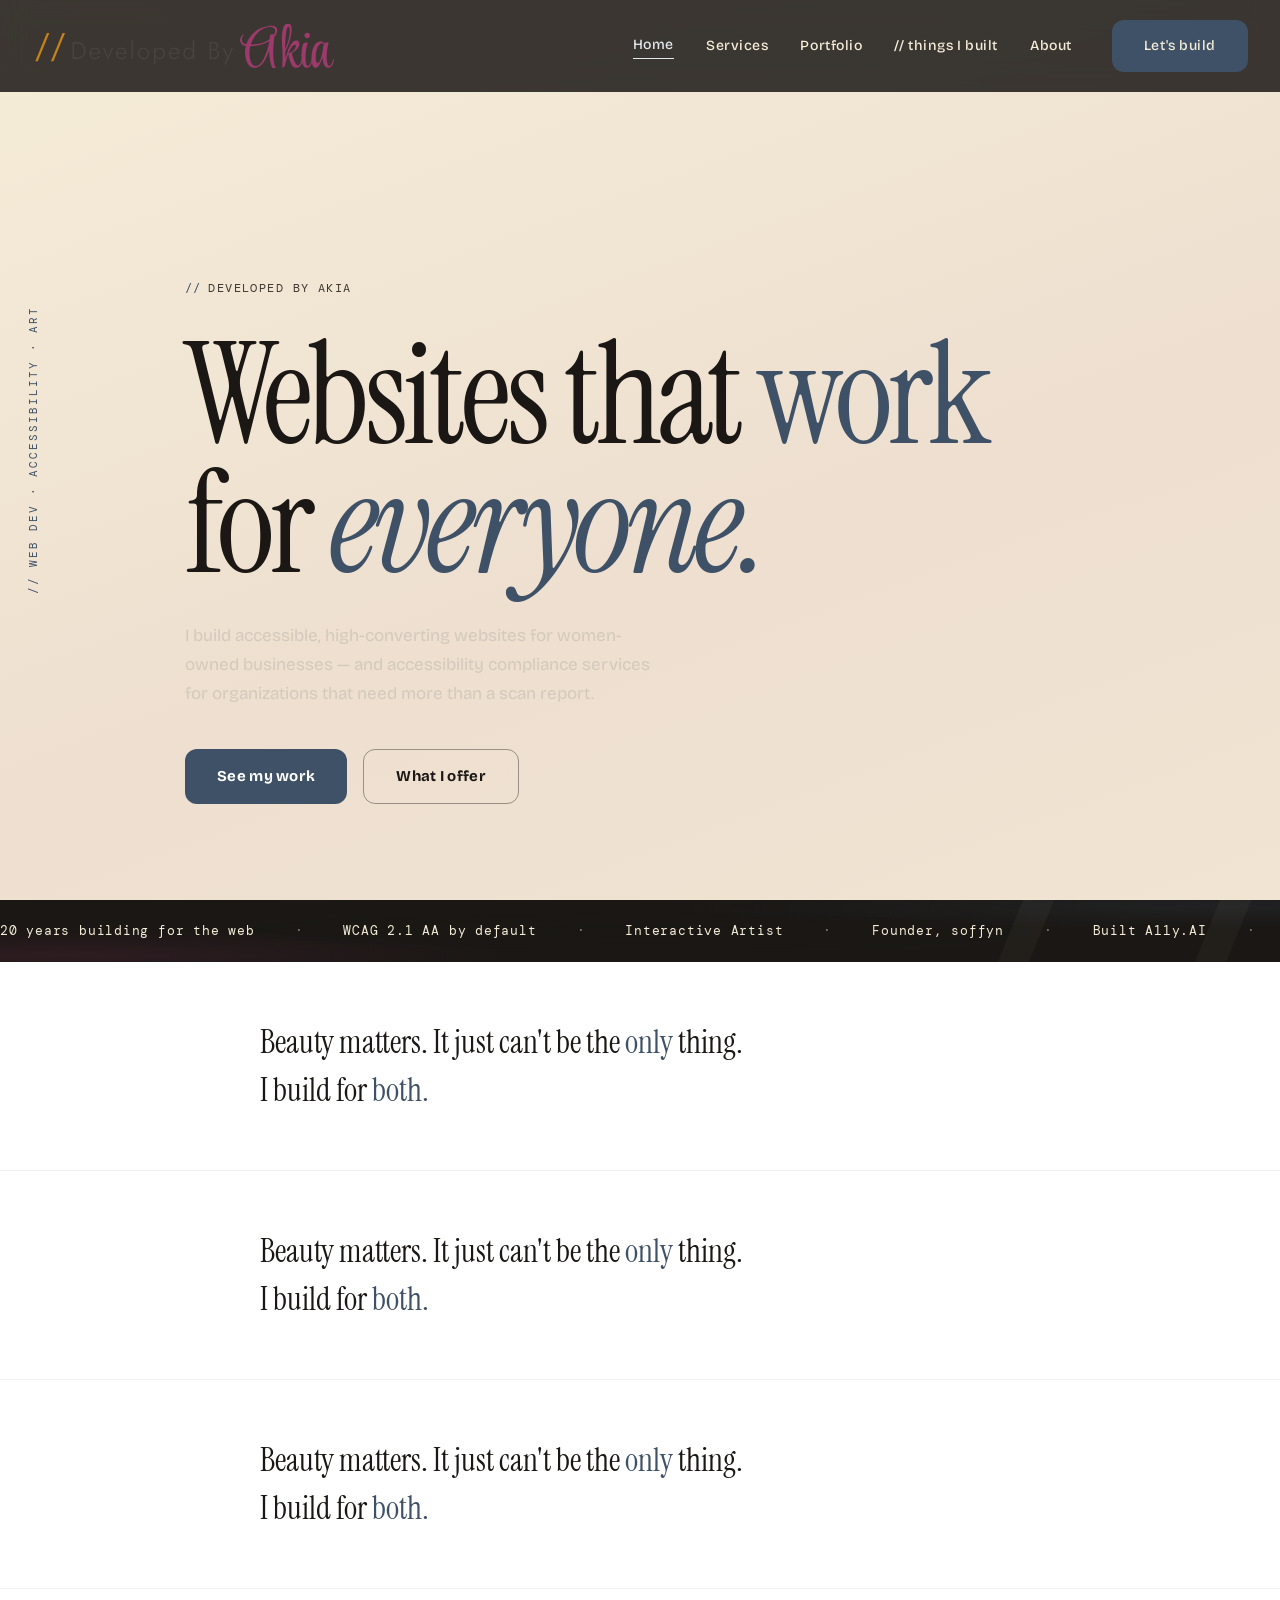
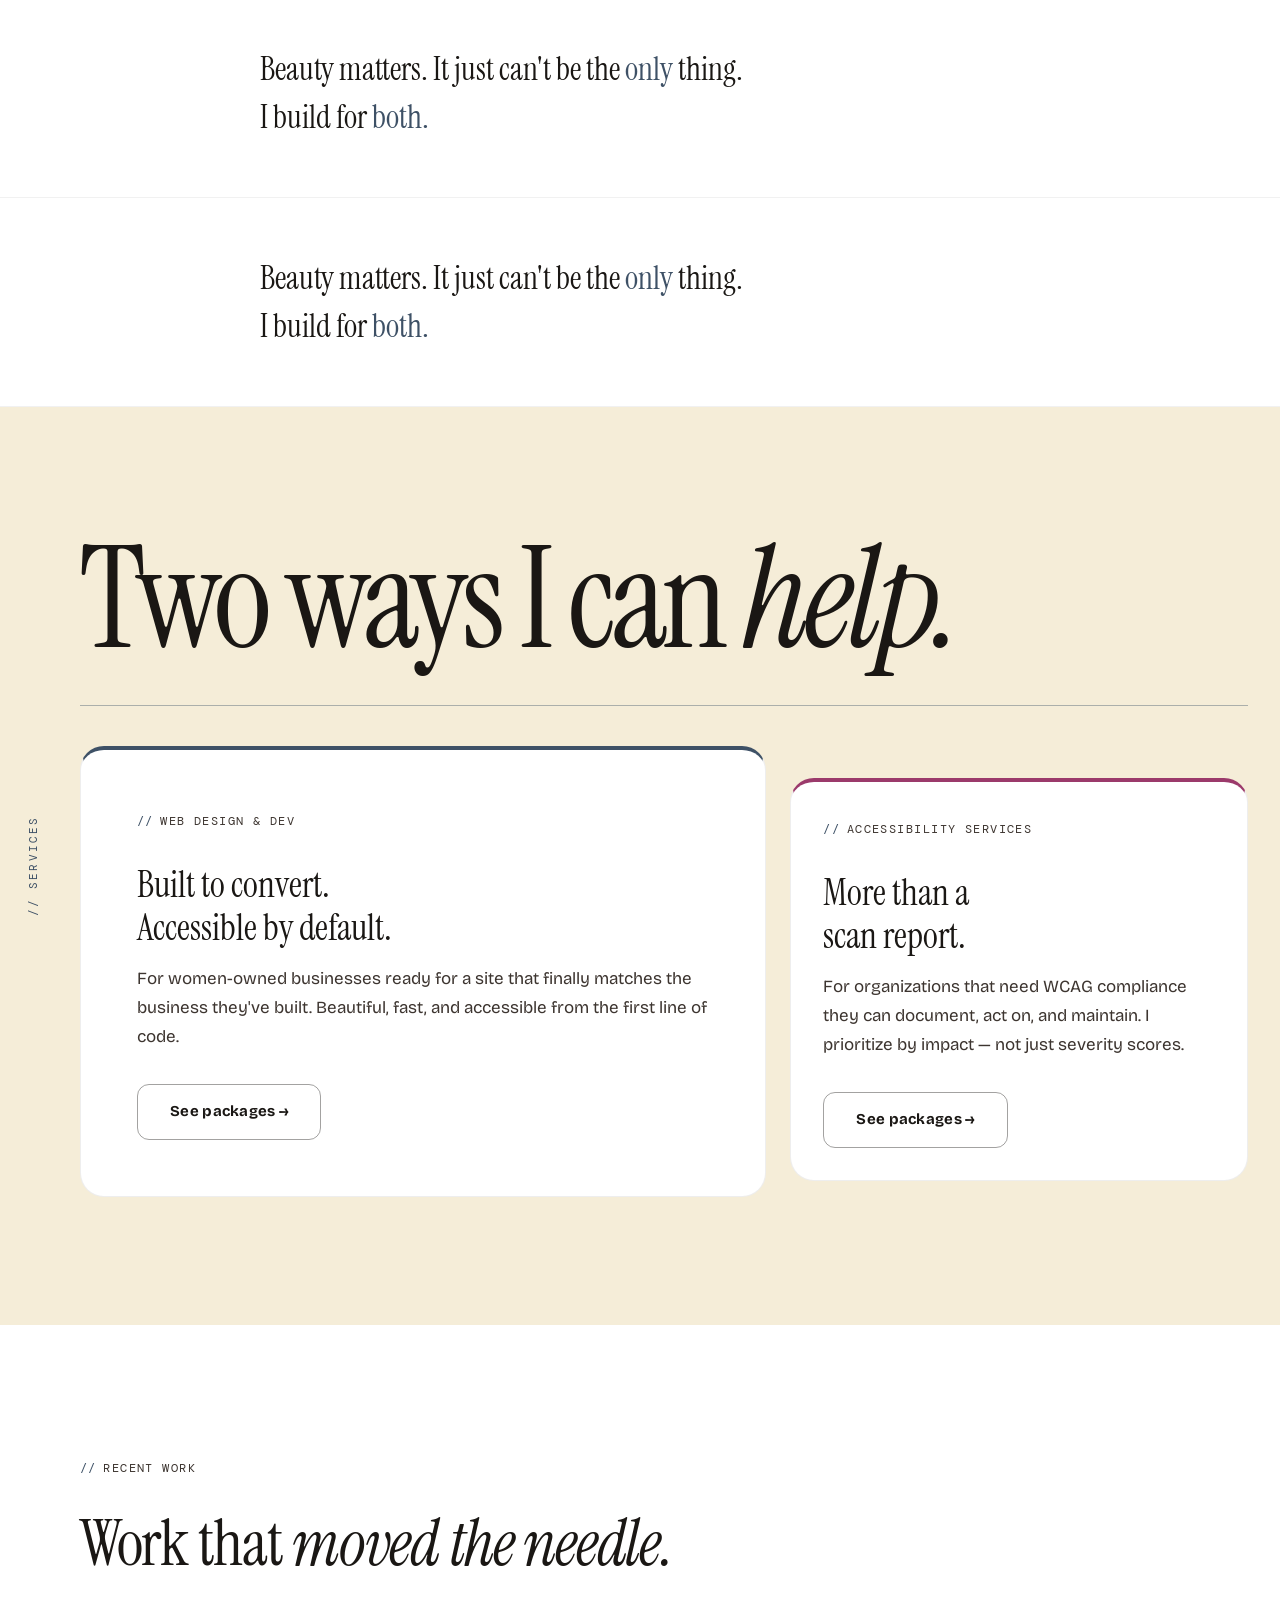
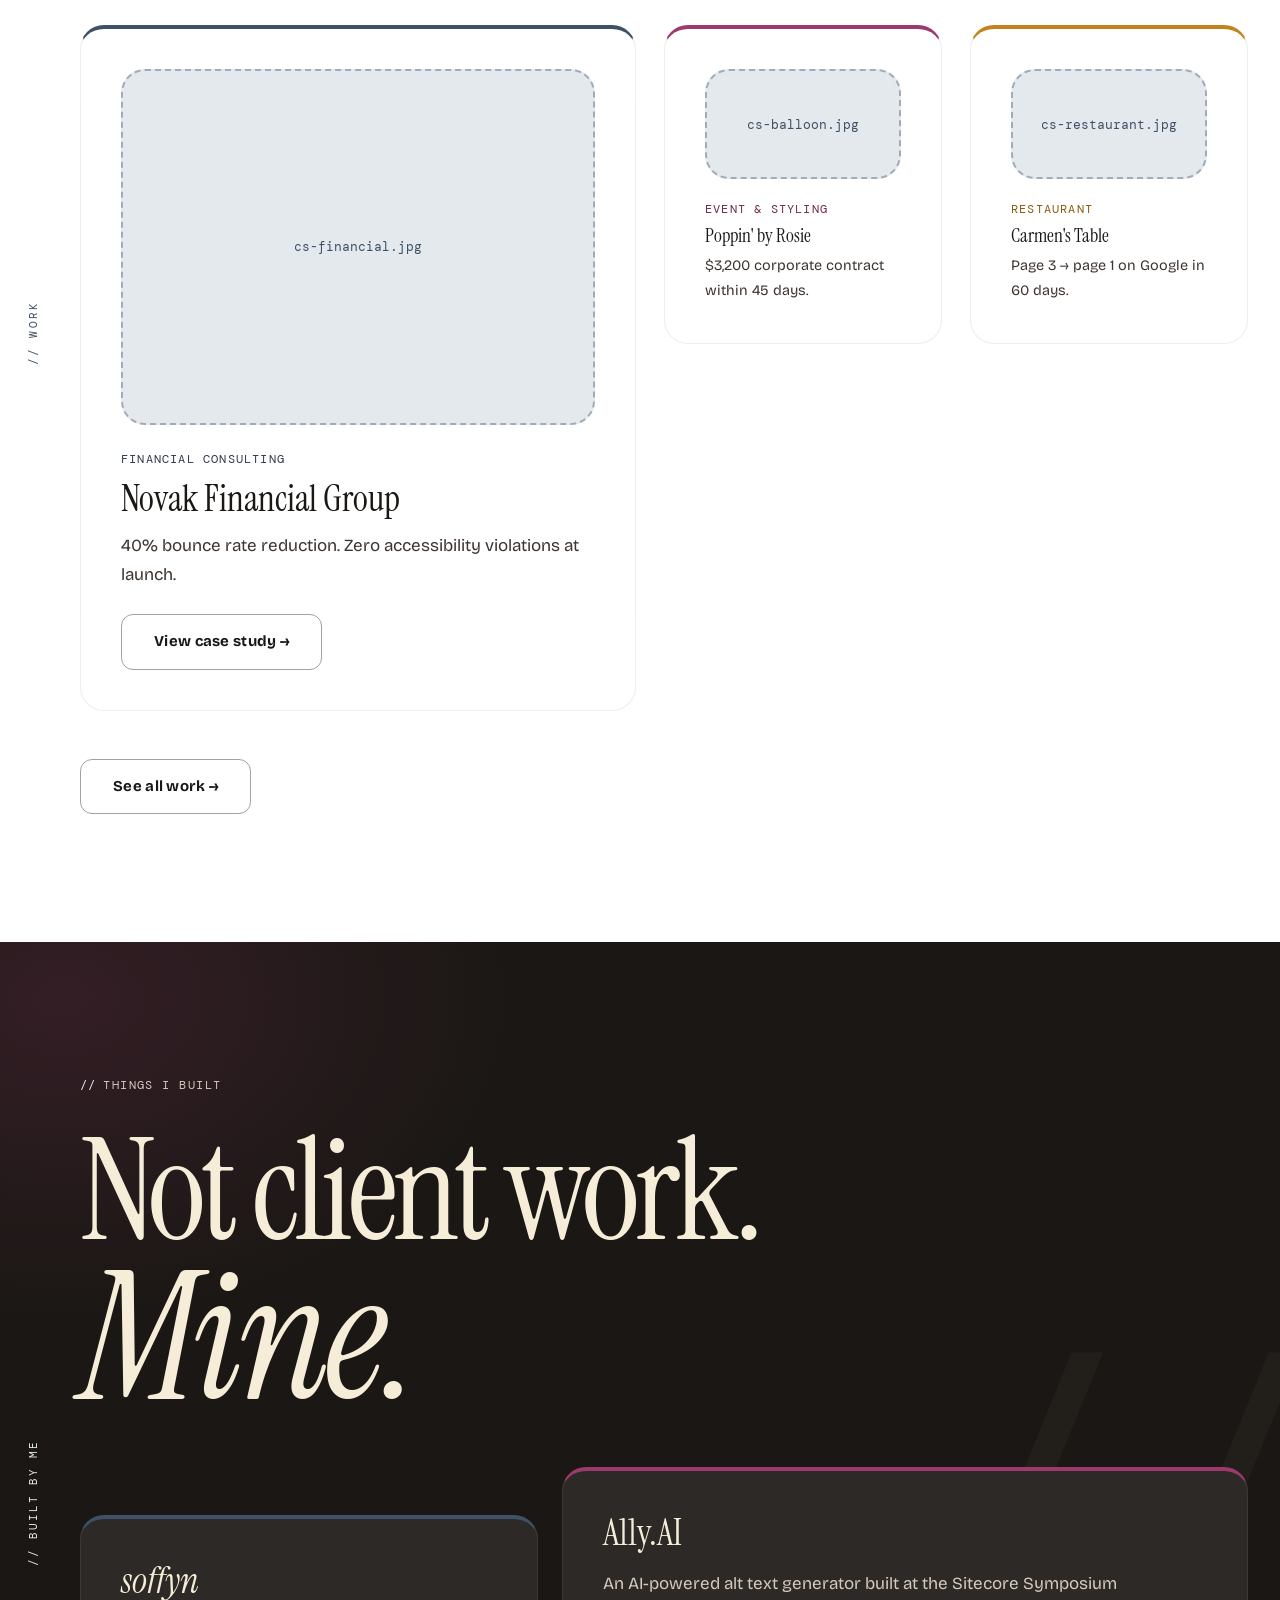
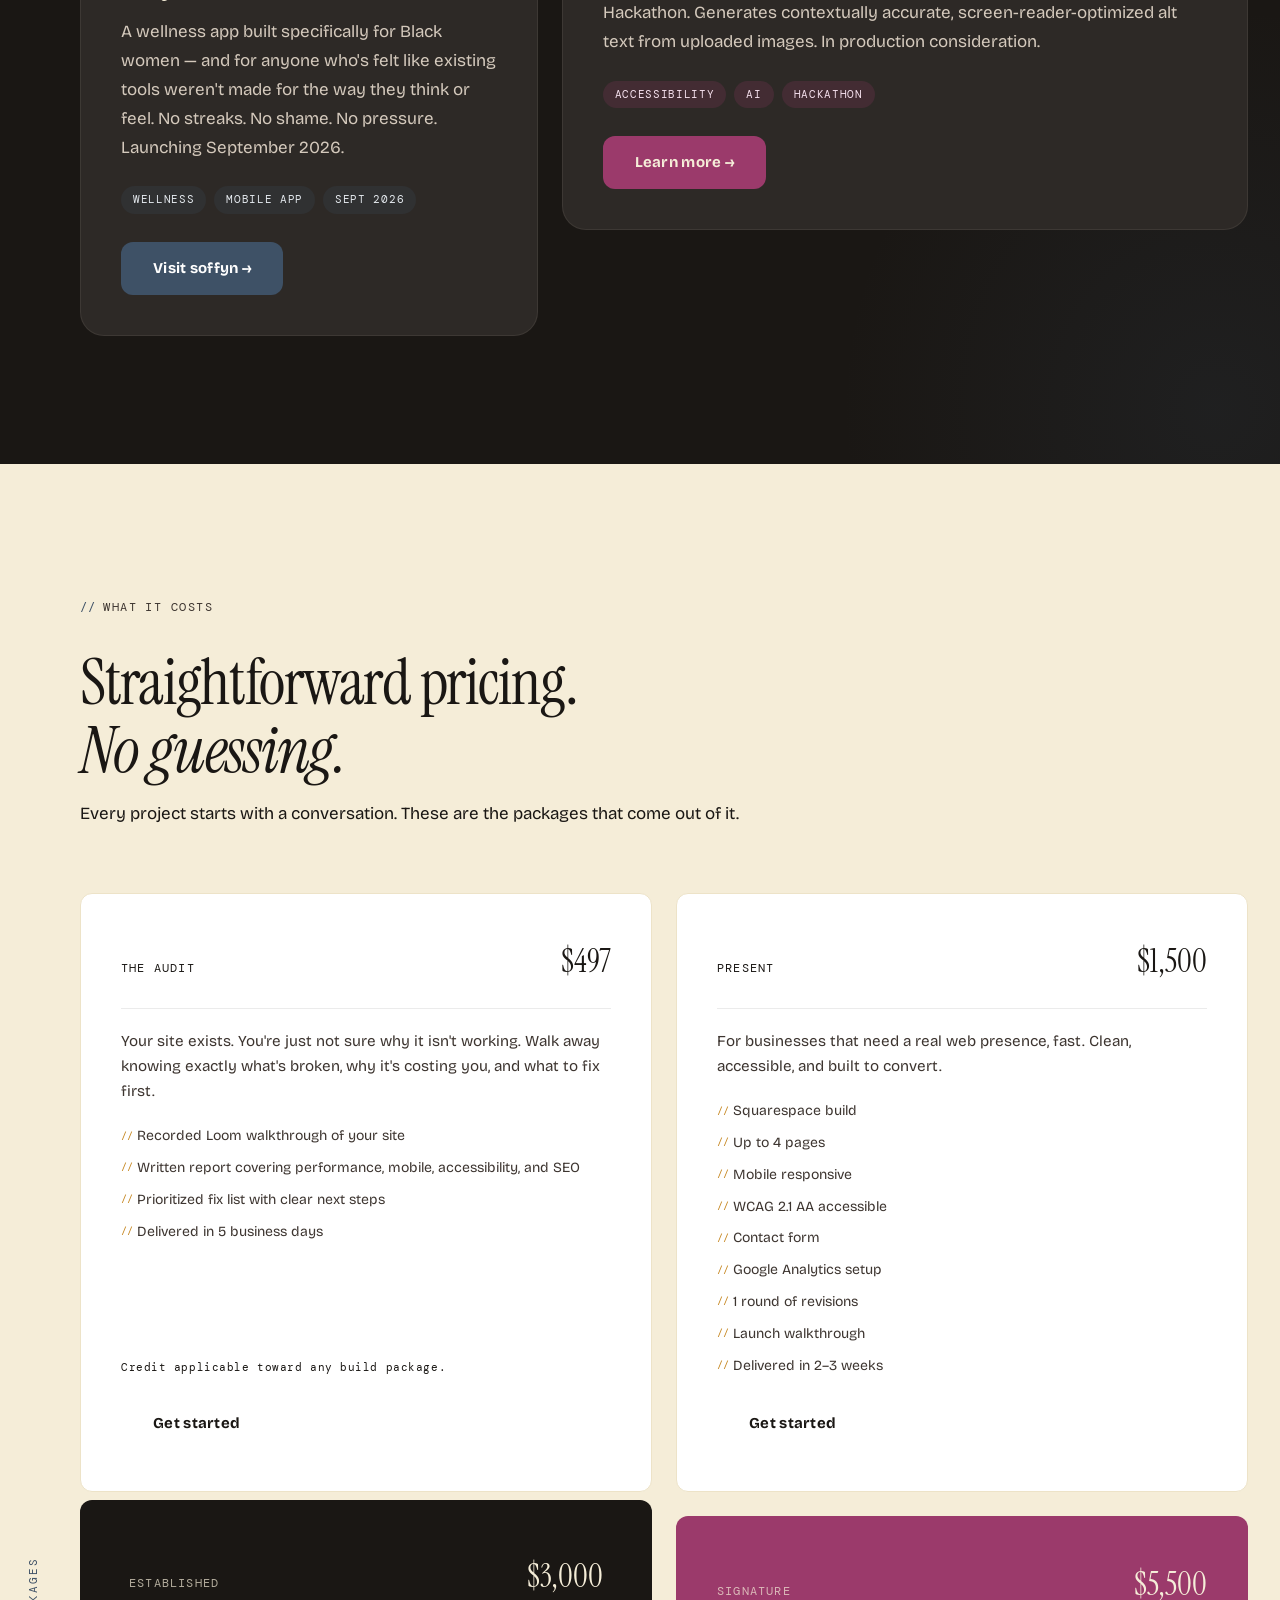
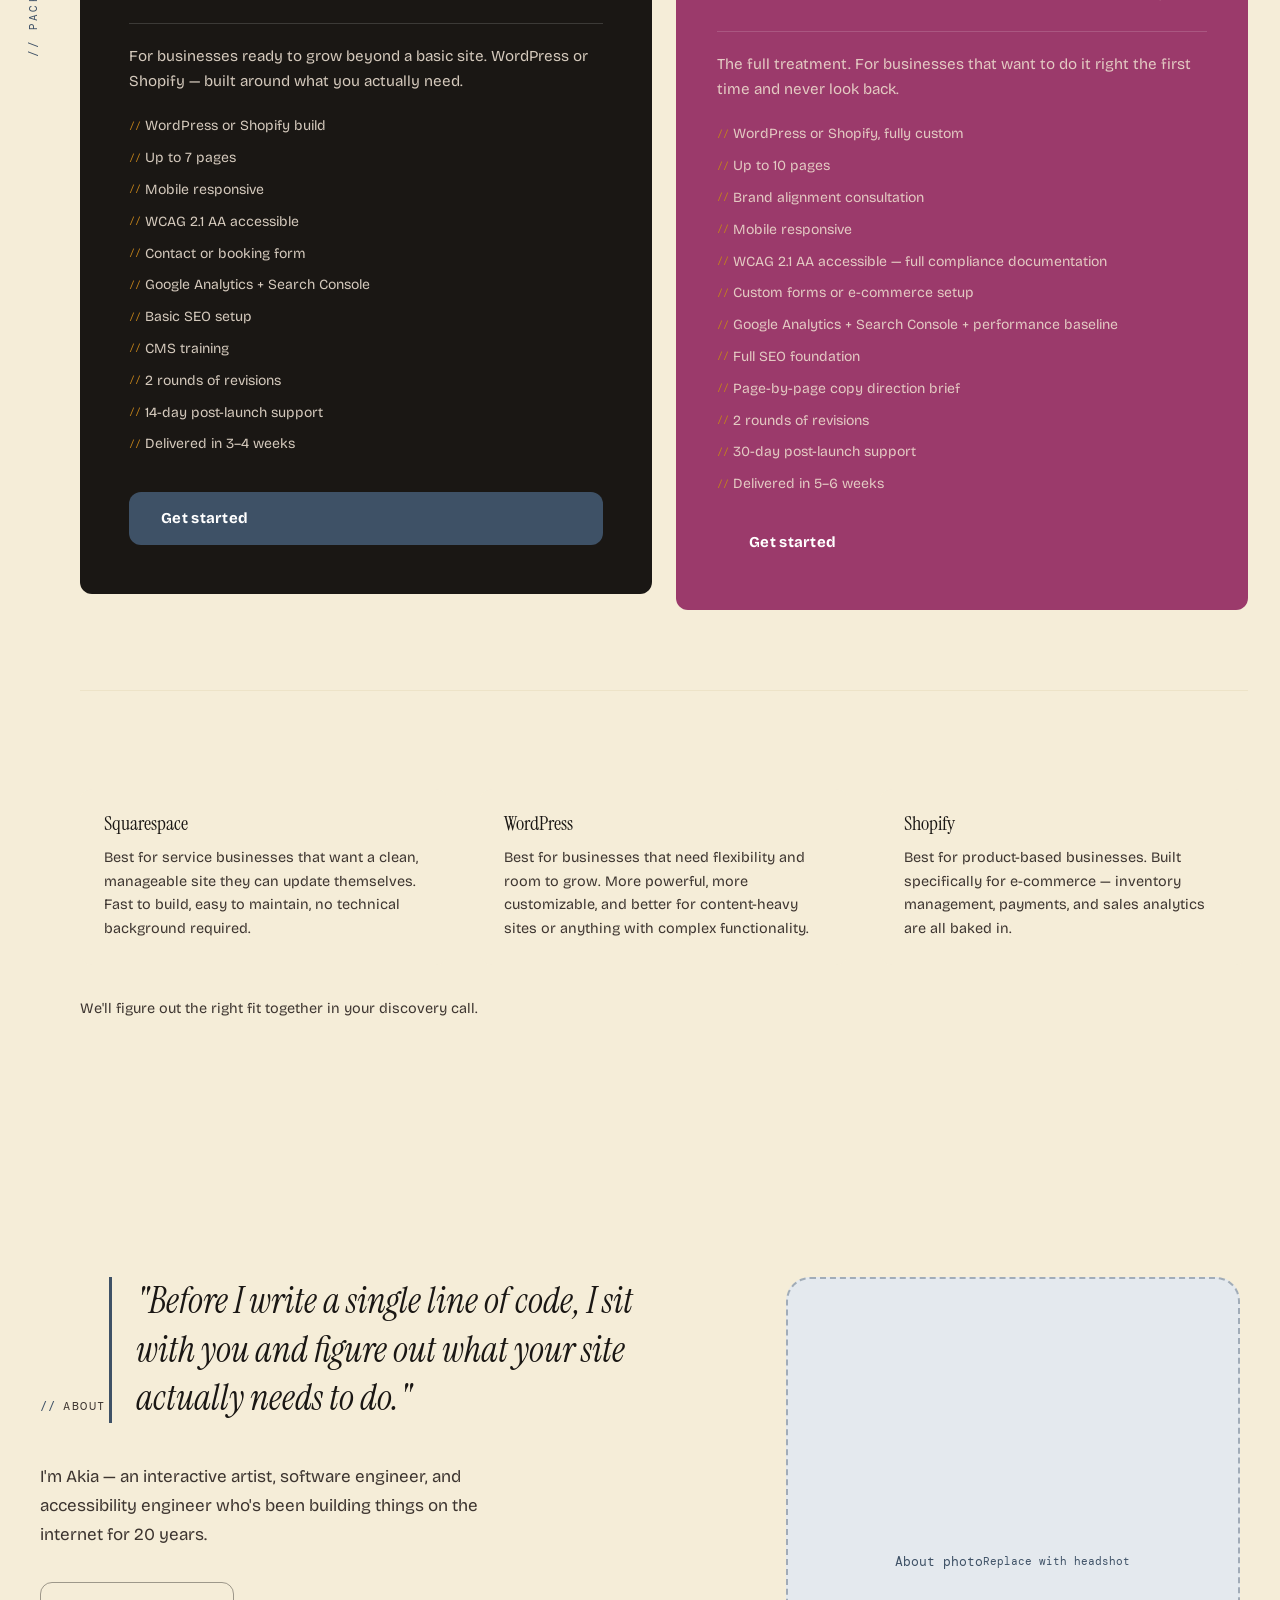
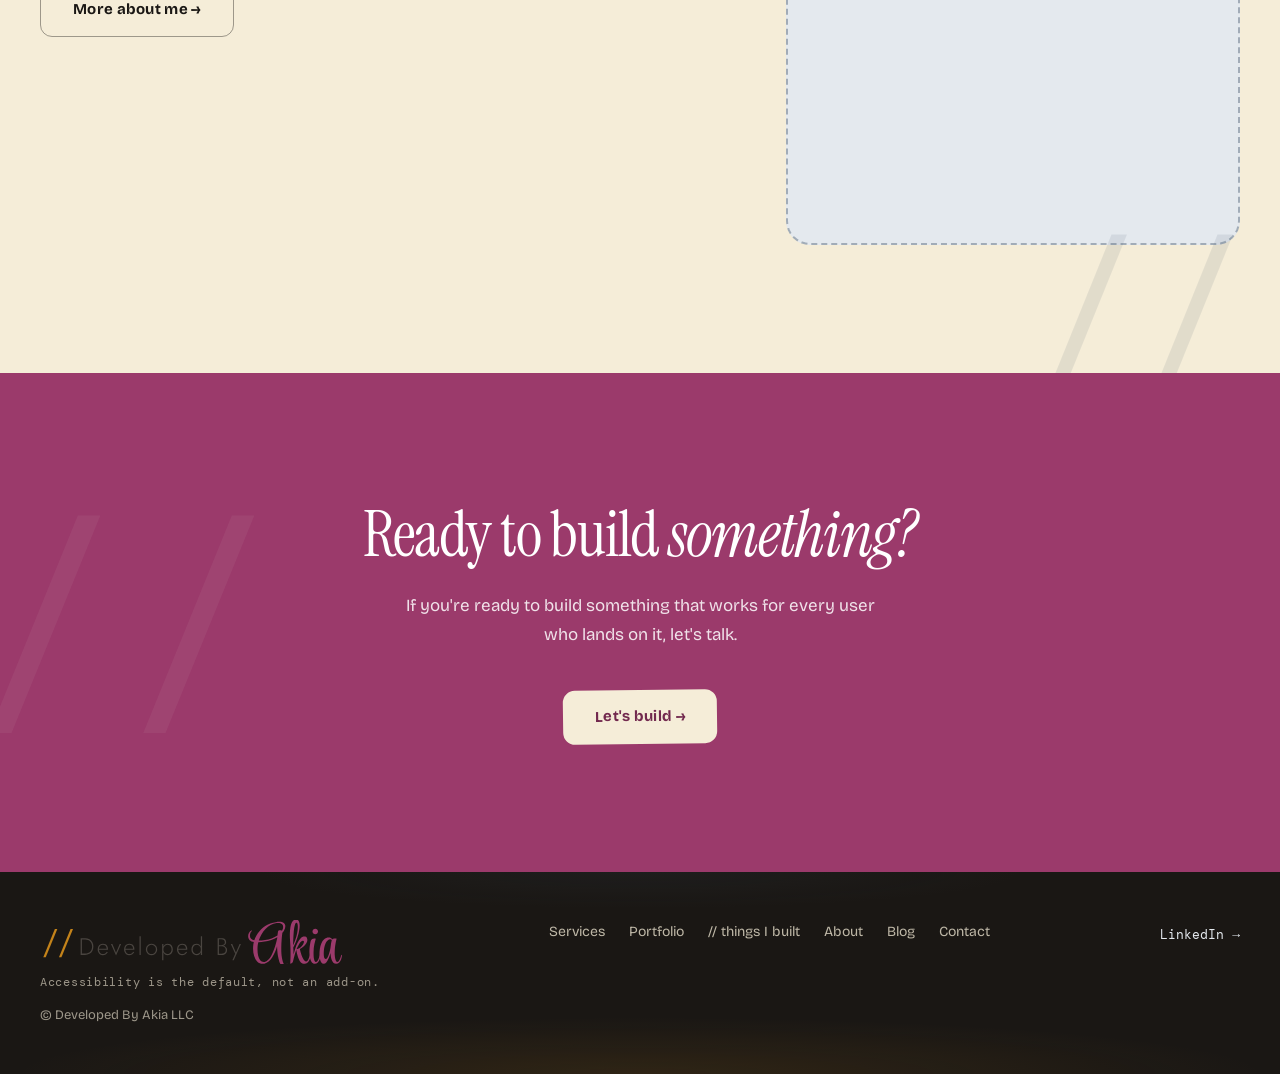
==== commit 2d51e22b: "asymmetric layout, packages section, platform explainer" ====
--- a/index.html
+++ b/index.html
@@ -216,7 +216,7 @@
             Two ways I can <em>help.</em>
           </h2>
           <hr class="divider-teal" />
-          <div class="grid-2">
+          <div class="grid-services">
             <div class="card card--teal">
               <p class="section-label">
                 <span class="slash">//</span> Web Design & Dev
@@ -390,7 +390,7 @@
           >
             Not client work.<br /><em style="font-size: 1.25em">Mine.</em>
           </h2>
-          <div class="grid-2">
+          <div class="grid-ventures">
             <div class="card card--dark card--teal">
               <h3
                 class="display-md"
@@ -468,6 +468,120 @@
           </div>
         </div>
       </section>
+
+      <section class="section section--light section--has-label" id="packages">
+  <span class="section-label-vertical" aria-hidden="true">// Packages</span>
+  <div class="section-inner">
+    <p class="section-label"><span class="slash">//</span> What it costs</p>
+    <h2 class="display-lg" style="margin-bottom:1rem;">Straightforward pricing.<br><em>No guessing.</em></h2>
+    <p class="section-intro" style="margin-bottom:4rem;">Every project starts with a conversation. These are the packages that come out of it.</p>
+
+    <div class="packages-grid">
+
+      <article class="package-card package-card--entry">
+        <div class="package-header">
+          <p class="package-label">The Audit</p>
+          <p class="package-price">$497</p>
+        </div>
+        <p class="package-desc">Your site exists. You're just not sure why it isn't working. Walk away knowing exactly what's broken, why it's costing you, and what to fix first.</p>
+        <ul class="package-includes" aria-label="What's included">
+          <li>Recorded Loom walkthrough of your site</li>
+          <li>Written report covering performance, mobile, accessibility, and SEO</li>
+          <li>Prioritized fix list with clear next steps</li>
+          <li>Delivered in 5 business days</li>
+        </ul>
+        <p class="package-note">Credit applicable toward any build package.</p>
+        <a href="/contact.html" class="btn btn-outline">Get started</a>
+      </article>
+
+      <article class="package-card package-card--mid">
+        <div class="package-header">
+          <p class="package-label">Present</p>
+          <p class="package-price">$1,500</p>
+        </div>
+        <p class="package-desc">For businesses that need a real web presence, fast. Clean, accessible, and built to convert.</p>
+        <ul class="package-includes" aria-label="What's included">
+          <li>Squarespace build</li>
+          <li>Up to 4 pages</li>
+          <li>Mobile responsive</li>
+          <li>WCAG 2.1 AA accessible</li>
+          <li>Contact form</li>
+          <li>Google Analytics setup</li>
+          <li>1 round of revisions</li>
+          <li>Launch walkthrough</li>
+          <li>Delivered in 2–3 weeks</li>
+        </ul>
+        <a href="/contact.html" class="btn btn-outline">Get started</a>
+      </article>
+
+      <article class="package-card package-card--featured">
+        <div class="package-header">
+          <p class="package-label">Established</p>
+          <p class="package-price">$3,000</p>
+        </div>
+        <p class="package-desc">For businesses ready to grow beyond a basic site. WordPress or Shopify — built around what you actually need.</p>
+        <ul class="package-includes" aria-label="What's included">
+          <li>WordPress or Shopify build</li>
+          <li>Up to 7 pages</li>
+          <li>Mobile responsive</li>
+          <li>WCAG 2.1 AA accessible</li>
+          <li>Contact or booking form</li>
+          <li>Google Analytics + Search Console</li>
+          <li>Basic SEO setup</li>
+          <li>CMS training</li>
+          <li>2 rounds of revisions</li>
+          <li>14-day post-launch support</li>
+          <li>Delivered in 3–4 weeks</li>
+        </ul>
+        <a href="/contact.html" class="btn btn-primary">Get started</a>
+      </article>
+
+      <article class="package-card package-card--premium">
+        <div class="package-header">
+          <p class="package-label">Signature</p>
+          <p class="package-price">$5,500</p>
+        </div>
+        <p class="package-desc">The full treatment. For businesses that want to do it right the first time and never look back.</p>
+        <ul class="package-includes" aria-label="What's included">
+          <li>WordPress or Shopify, fully custom</li>
+          <li>Up to 10 pages</li>
+          <li>Brand alignment consultation</li>
+          <li>Mobile responsive</li>
+          <li>WCAG 2.1 AA accessible — full compliance documentation</li>
+          <li>Custom forms or e-commerce setup</li>
+          <li>Google Analytics + Search Console + performance baseline</li>
+          <li>Full SEO foundation</li>
+          <li>Page-by-page copy direction brief</li>
+          <li>2 rounds of revisions</li>
+          <li>30-day post-launch support</li>
+          <li>Delivered in 5–6 weeks</li>
+        </ul>
+        <a href="/contact.html" class="btn btn-outline-light">Get started</a>
+      </article>
+
+    </div>
+
+    <div class="platform-explainer">
+      <p class="section-label" style="margin-bottom:1.5rem;"><span class="slash">//</span> Not sure which platform is right for you?</p>
+      <div class="platform-grid">
+        <div class="platform-card">
+          <h3 class="display-sm">Squarespace</h3>
+          <p>Best for service businesses that want a clean, manageable site they can update themselves. Fast to build, easy to maintain, no technical background required.</p>
+        </div>
+        <div class="platform-card">
+          <h3 class="display-sm">WordPress</h3>
+          <p>Best for businesses that need flexibility and room to grow. More powerful, more customizable, and better for content-heavy sites or anything with complex functionality.</p>
+        </div>
+        <div class="platform-card">
+          <h3 class="display-sm">Shopify</h3>
+          <p>Best for product-based businesses. Built specifically for e-commerce — inventory management, payments, and sales analytics are all baked in.</p>
+        </div>
+      </div>
+      <p style="margin-top:2rem;font-size:0.9rem;color:var(--color-text-muted-light);">We'll figure out the right fit together in your discovery call.</p>
+    </div>
+
+  </div>
+</section>
 
       <!-- ABOUT STRIP -->
       <section
--- a/css/main.css
+++ b/css/main.css
@@ -482,6 +482,54 @@
   grid-template-columns: repeat(2, 1fr);
   gap: 2rem;
 }
+
+.grid-services {
+  display: grid;
+  grid-template-columns: 3fr 2fr;
+  gap: 1.5rem;
+  align-items: start;
+}
+
+.grid-services > *:first-child {
+  padding: 3.5rem;
+}
+
+.grid-services > *:last-child {
+  padding: 2rem;
+  margin-top: 2rem;
+}
+
+@media (max-width: 768px) {
+  .grid-services {
+    grid-template-columns: 1fr;
+  }
+  .grid-services > *:first-child,
+  .grid-services > *:last-child {
+    padding: 2rem;
+    margin-top: 0;
+  }
+}
+
+.grid-ventures {
+  display: grid;
+  grid-template-columns: 2fr 3fr;
+  gap: 1.5rem;
+  align-items: start;
+}
+
+.grid-ventures > *:first-child {
+  margin-top: 3rem;
+}
+
+@media (max-width: 768px) {
+  .grid-ventures {
+    grid-template-columns: 1fr;
+  }
+  .grid-ventures > *:first-child {
+    margin-top: 0;
+  }
+}
+
 .grid-3 {
   display: grid;
   grid-template-columns: repeat(3, 1fr);
@@ -767,6 +815,178 @@
   display: inline-block;
 }
 
+.packages-grid {
+  display: grid;
+  grid-template-columns: 1fr 1fr;
+  grid-template-rows: auto auto;
+  gap: 1.5rem;
+  margin-bottom: 5rem;
+}
+
+.packages-grid > *:nth-child(3) {
+  background: var(--color-dark);
+  color: var(--color-text-on-dark);
+}
+
+.package-card {
+  border: 1px solid var(--color-parchment-dark);
+  border-radius: var(--radius-md);
+  padding: 2.5rem;
+  display: flex;
+  flex-direction: column;
+  gap: 1.25rem;
+  background: var(--color-white);
+}
+
+.package-card--featured {
+  background: var(--color-dark);
+  color: var(--color-text-on-dark);
+  border-color: transparent;
+  padding: 3rem;
+  position: relative;
+  top: -1rem;
+}
+
+.package-card--featured .package-price {
+  color: var(--color-parchment);
+}
+
+.package-card--featured .package-desc {
+  color: var(--color-text-muted-dark);
+}
+
+.package-card--featured .package-includes li {
+  color: var(--color-text-muted-dark);
+}
+
+.package-card--premium {
+  background: var(--color-berry);
+  color: var(--color-white);
+  border-color: transparent;
+}
+
+.package-card--premium .package-price {
+  color: var(--color-parchment);
+}
+
+.package-card--premium .package-desc,
+.package-card--premium .package-includes li {
+  color: rgba(245,237,216,0.8);
+}
+
+.package-header {
+  display: flex;
+  justify-content: space-between;
+  align-items: baseline;
+  border-bottom: 1px solid rgba(0,0,0,0.08);
+  padding-bottom: 1.25rem;
+}
+
+.package-card--featured .package-header,
+.package-card--premium .package-header {
+  border-bottom-color: rgba(255,255,255,0.15);
+}
+
+.package-label {
+  font-family: var(--font-mono);
+  font-size: 0.75rem;
+  letter-spacing: 0.1em;
+  text-transform: uppercase;
+  color: var(--color-steel);
+}
+
+.package-card--featured .package-label {
+  color: var(--color-parchment);
+  opacity: 0.7;
+}
+
+.package-card--premium .package-label {
+  color: var(--color-parchment);
+  opacity: 0.7;
+}
+
+.package-price {
+  font-family: var(--font-heading);
+  font-size: 2rem;
+  color: var(--color-dark);
+}
+
+.package-desc {
+  font-size: 0.95rem;
+  line-height: 1.65;
+  color: var(--color-text-muted-light);
+}
+
+.package-includes {
+  list-style: none;
+  padding: 0;
+  margin: 0;
+  display: flex;
+  flex-direction: column;
+  gap: 0.5rem;
+  flex: 1;
+}
+
+.package-includes li {
+  font-size: 0.875rem;
+  color: var(--color-text-muted-light);
+  padding-left: 1rem;
+  position: relative;
+}
+
+.package-includes li::before {
+  content: '//';
+  font-family: var(--font-mono);
+  font-size: 0.65rem;
+  color: var(--color-amber);
+  position: absolute;
+  left: 0;
+  top: 0.15rem;
+}
+
+.package-note {
+  font-family: var(--font-mono);
+  font-size: 0.7rem;
+  color: var(--color-steel);
+  letter-spacing: 0.05em;
+}
+
+.platform-explainer {
+  border-top: 1px solid var(--color-parchment-dark);
+  padding-top: 3rem;
+}
+
+.platform-grid {
+  display: grid;
+  grid-template-columns: 1fr 1fr 1fr;
+  gap: 2rem;
+}
+
+.platform-card {
+  padding: 1.5rem;
+  background: var(--color-parchment);
+  border-radius: var(--radius-md);
+}
+
+.platform-card p {
+  font-size: 0.9rem;
+  line-height: 1.65;
+  color: var(--color-text-muted-light);
+  margin-top: 0.75rem;
+}
+
+@media (max-width: 768px) {
+  .packages-grid {
+    grid-template-columns: 1fr;
+  }
+  .package-card--featured {
+    top: 0;
+  }
+  .platform-grid {
+    grid-template-columns: 1fr;
+  }
+}
+
 /* ==========================================
    FORM FOCUS INDICATORS
    ========================================== */
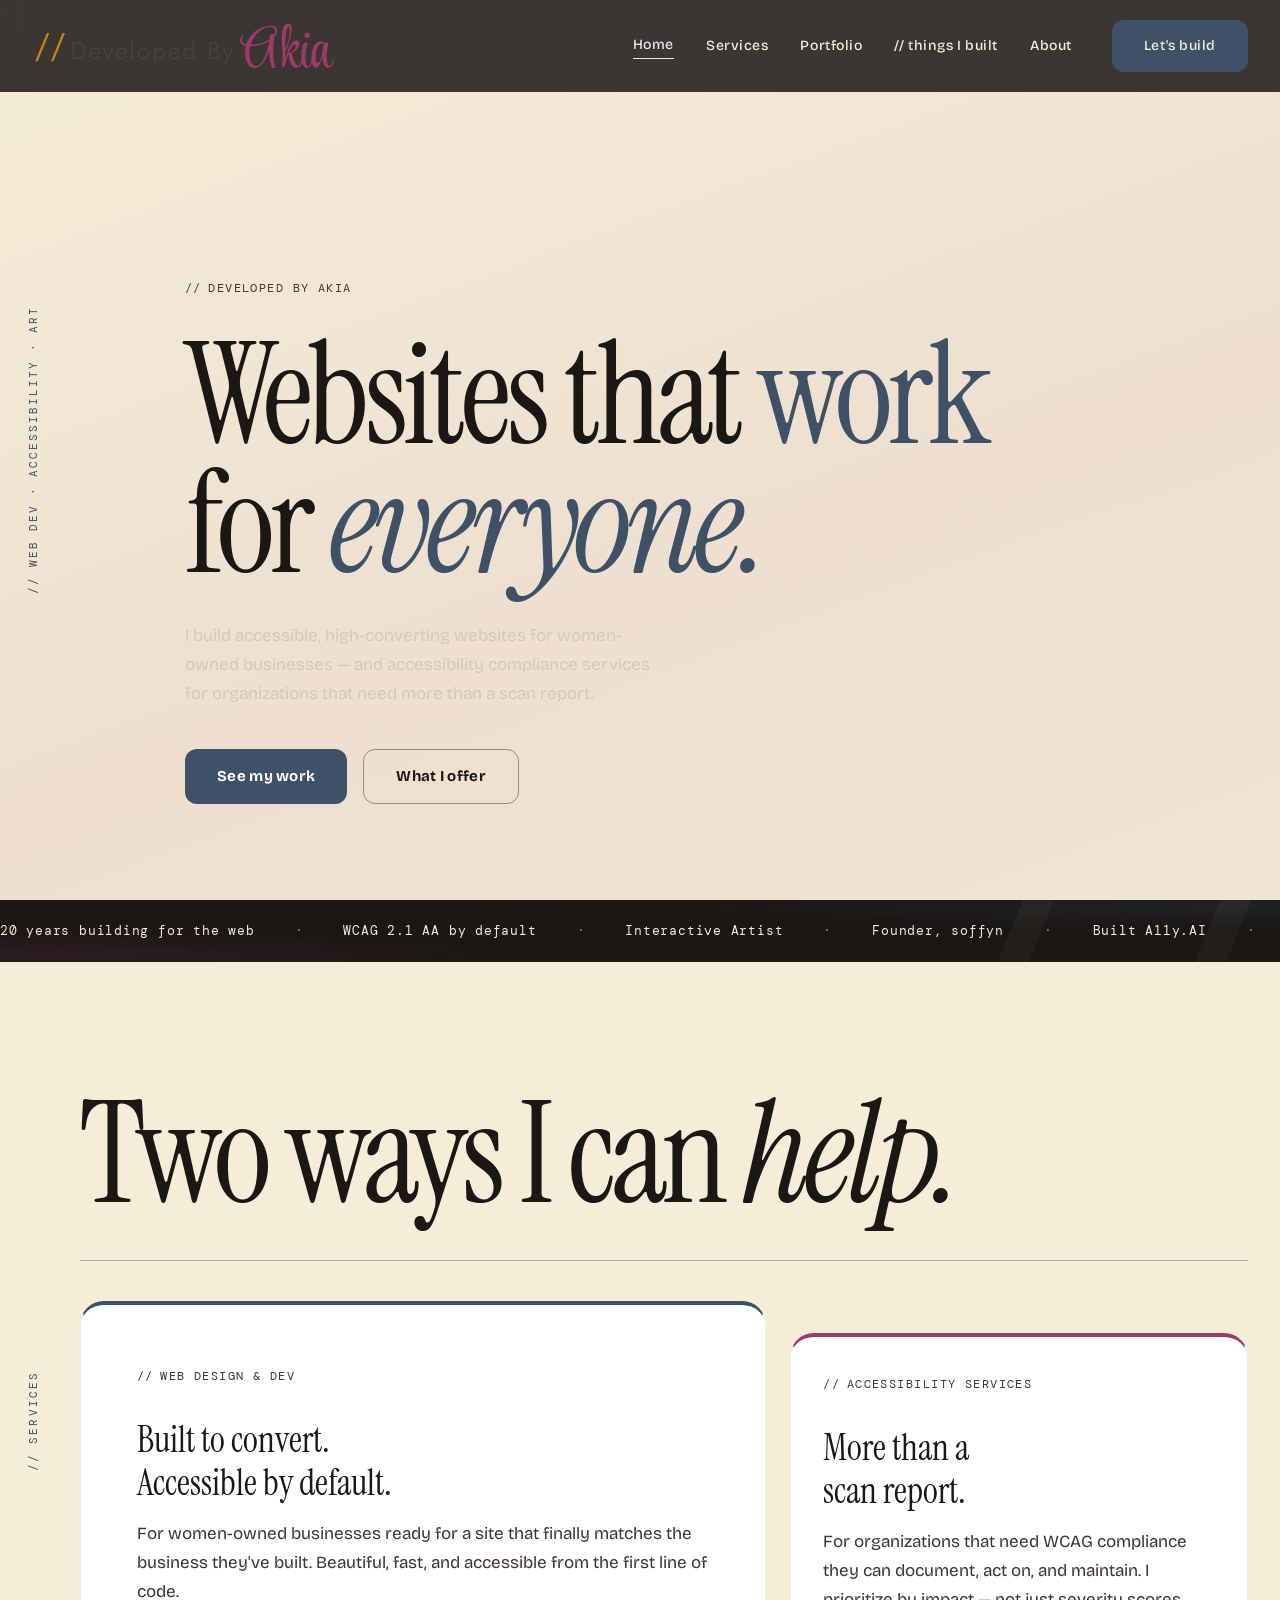
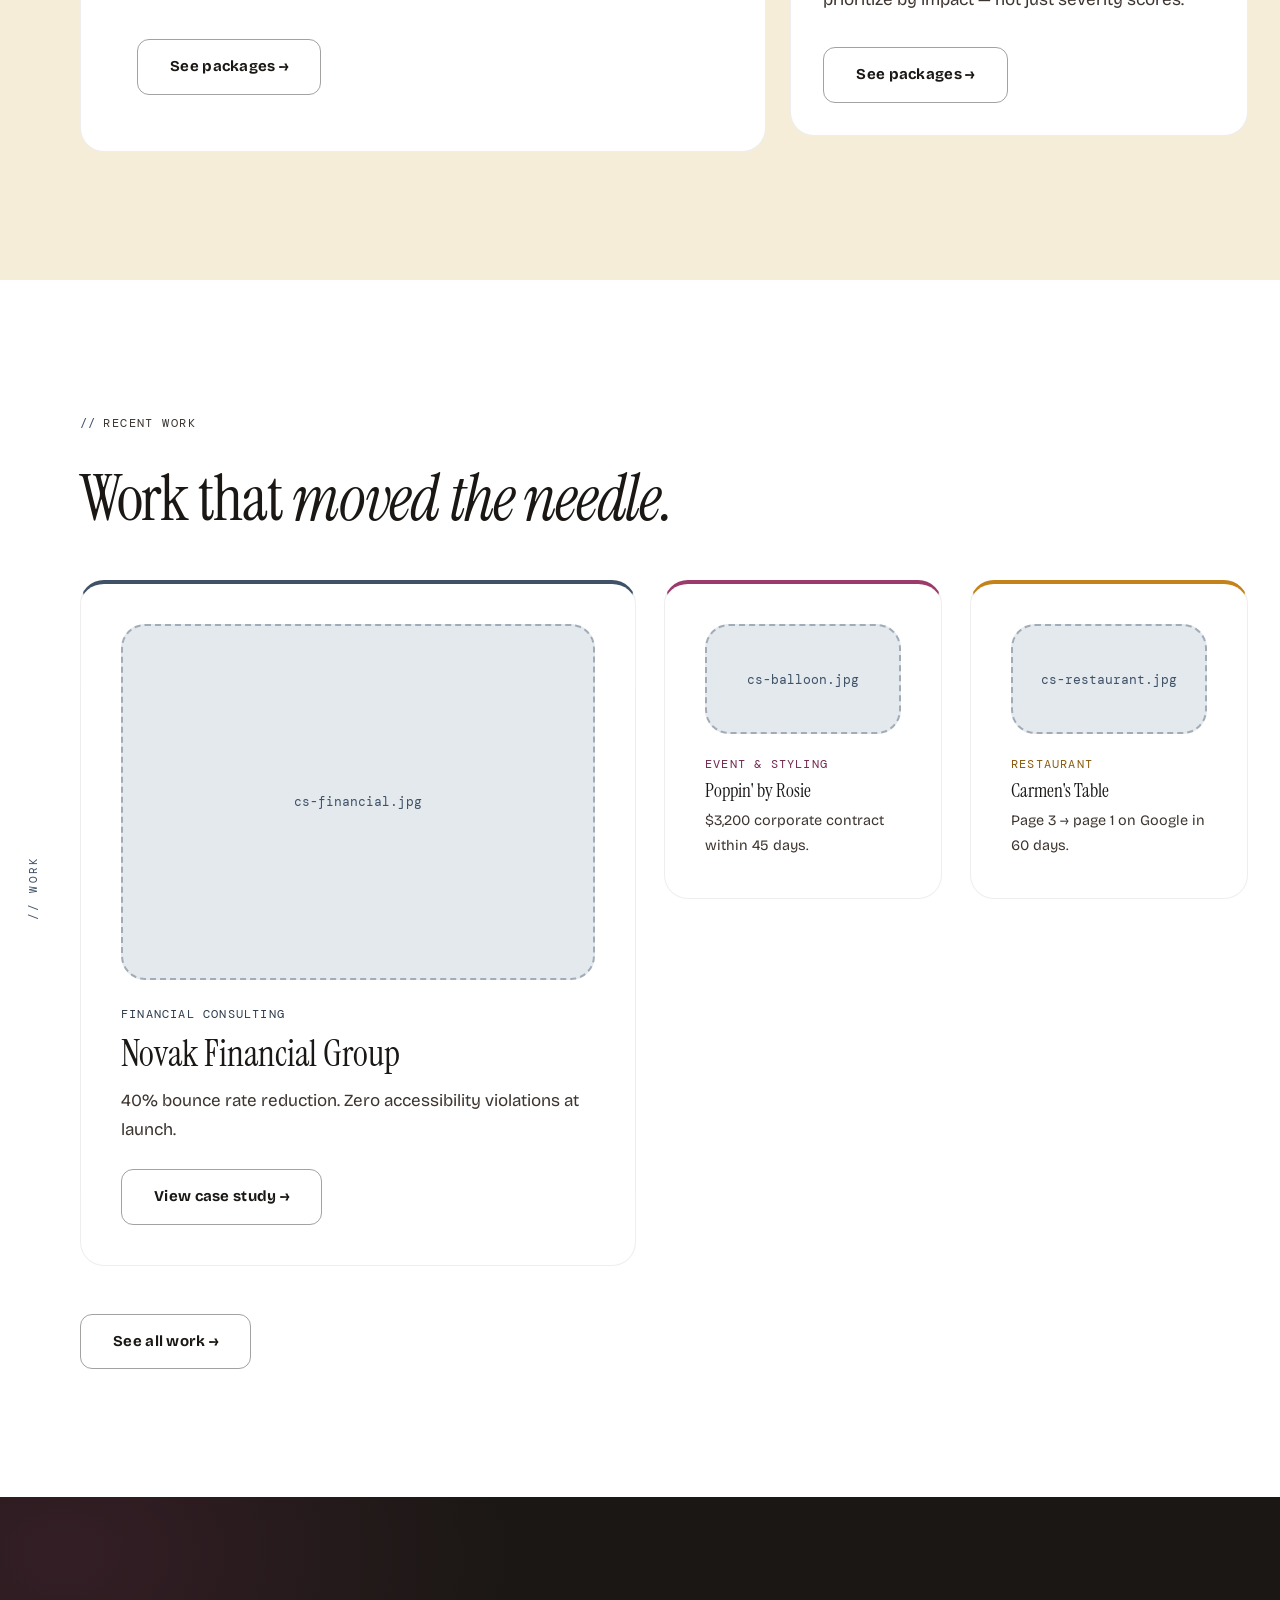
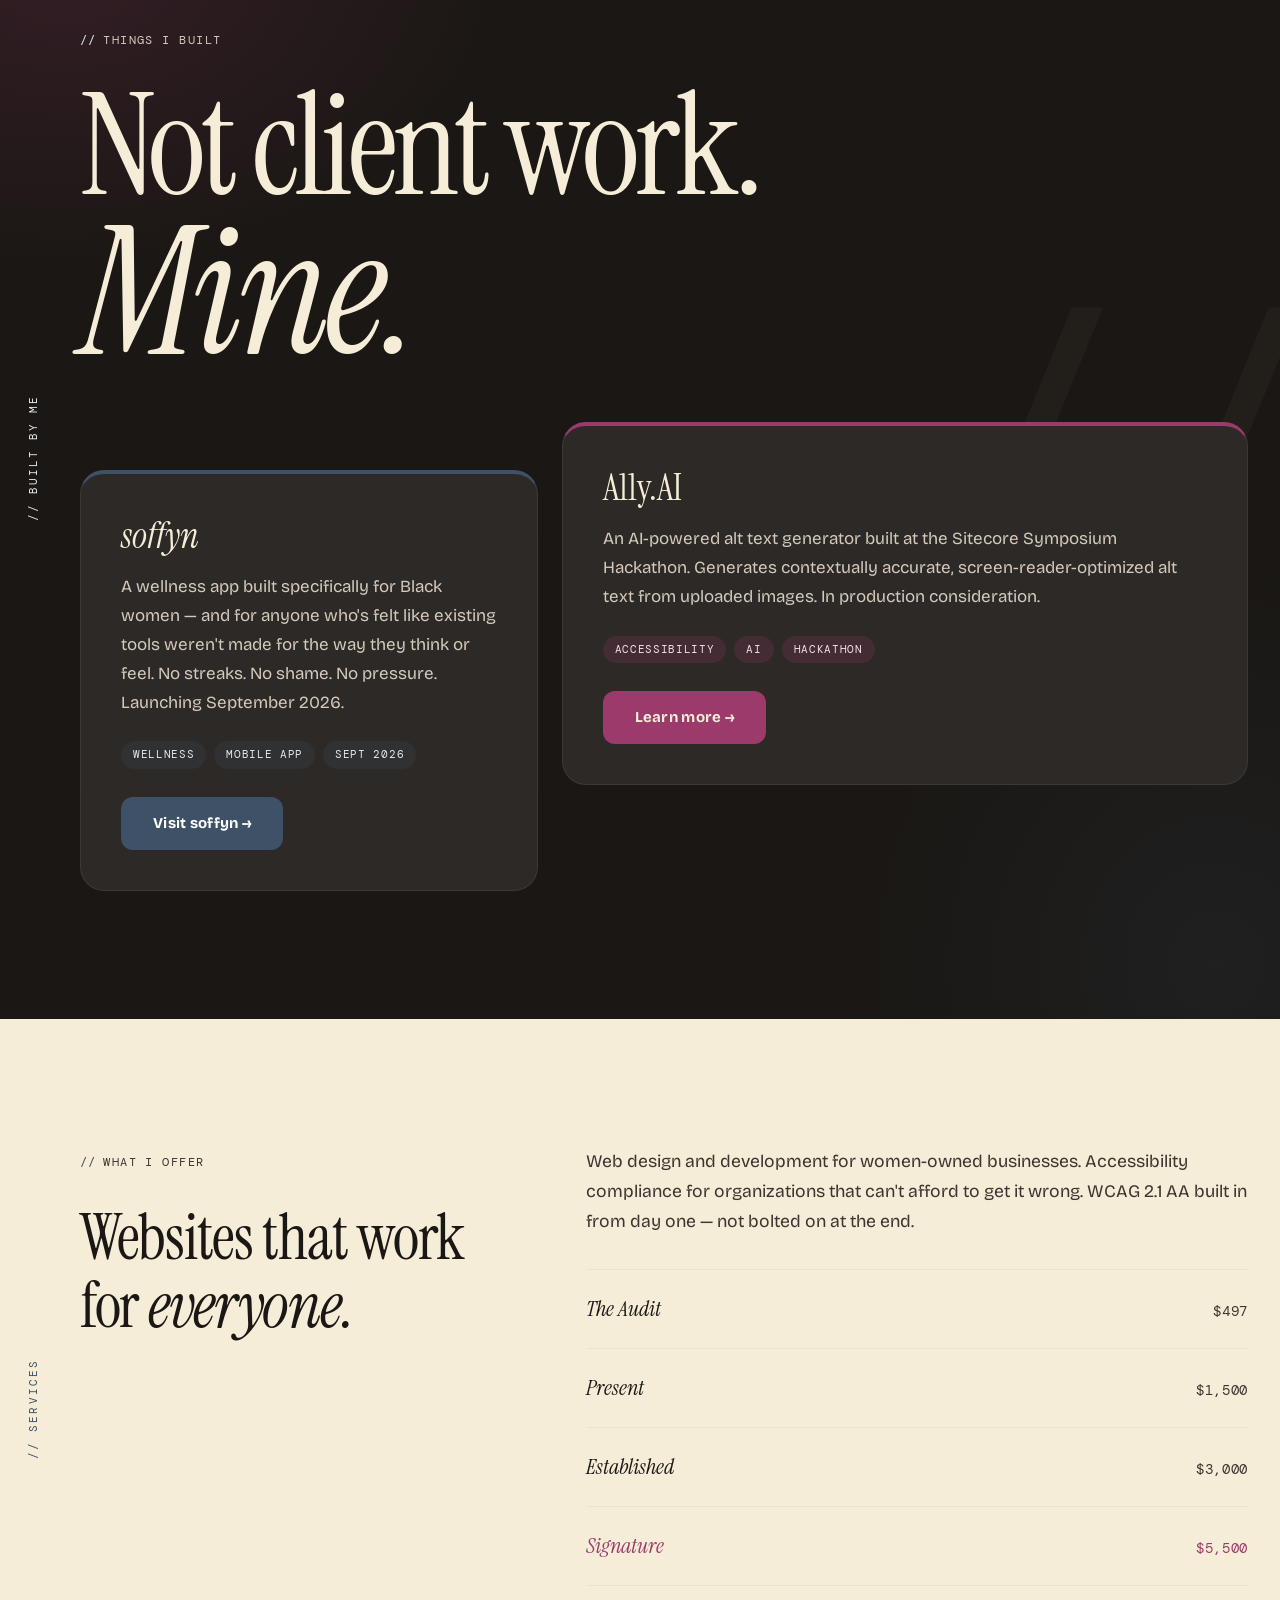
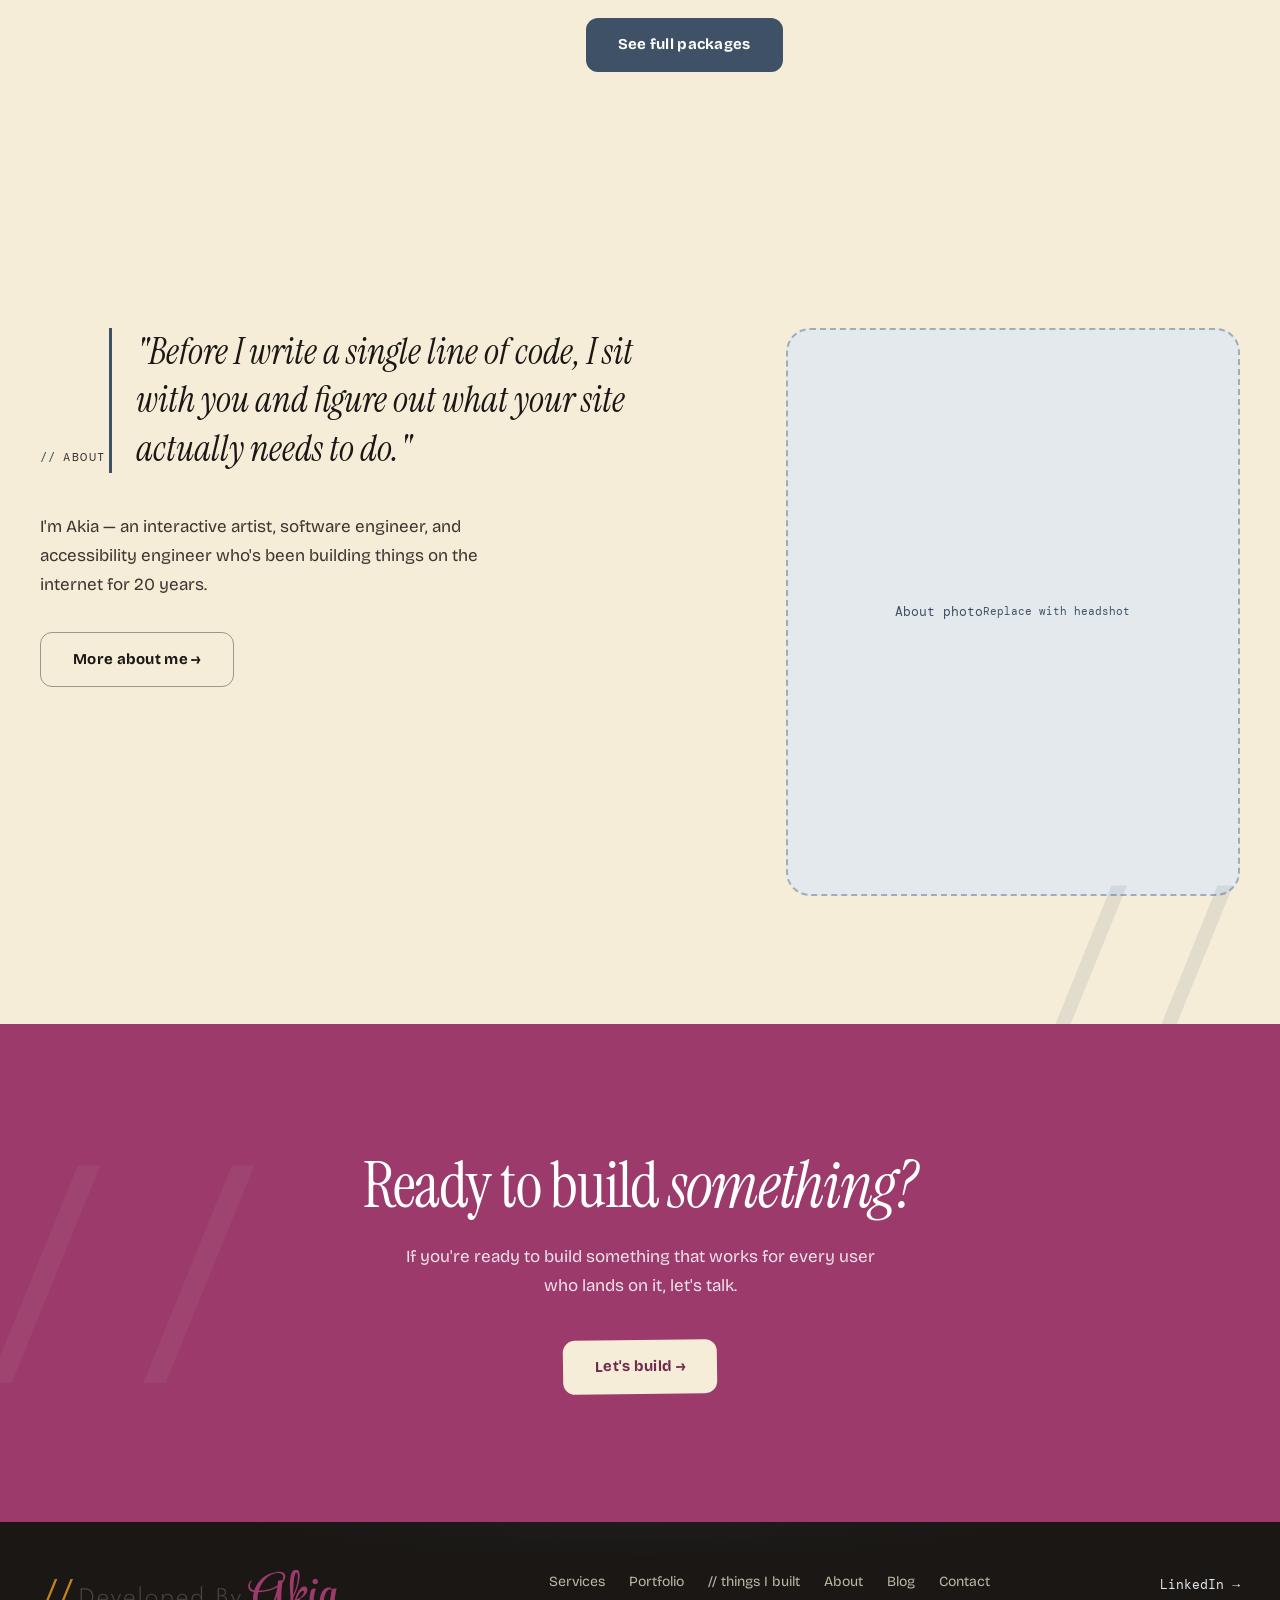
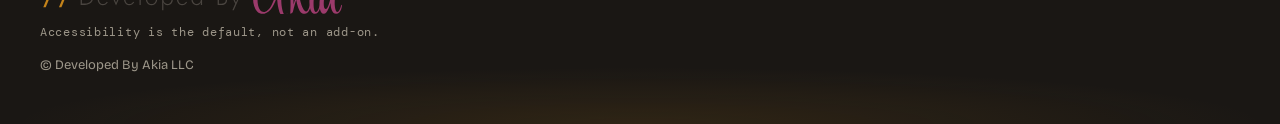
==== commit 1a332ff2: "editorial service rows, teaser on homepage, packages on services page" ====
--- a/index.html
+++ b/index.html
@@ -161,51 +161,6 @@
         </div>
       </section>
 
-      <section class="section section--white" style="padding: 3.5rem 3rem; border-bottom: 1px solid rgba(26,23,20,0.06);">
-  <div class="section-inner section-inner--narrow">
-    <p style="font-family: var(--font-heading); font-size: clamp(1.4rem, 3.5vw, 2rem); line-height: 1.5; color: var(--color-dark);">
-      Beauty matters. It just can't be the <span style="color: var(--color-primary);">only</span> thing.<br>
-      I build for <span style="color: var(--color-primary);">both.</span>
-    </p>
-  </div>
-</section>
-
-      <section class="section section--white" style="padding: 3.5rem 3rem; border-bottom: 1px solid rgba(26,23,20,0.06);">
-  <div class="section-inner section-inner--narrow">
-    <p style="font-family: var(--font-heading); font-size: clamp(1.4rem, 3.5vw, 2rem); line-height: 1.5; color: var(--color-dark);">
-      Beauty matters. It just can't be the <span style="color: var(--color-primary);">only</span> thing.<br>
-      I build for <span style="color: var(--color-primary);">both.</span>
-    </p>
-  </div>
-</section>
-
-      <section class="section section--white" style="padding: 3.5rem 3rem; border-bottom: 1px solid rgba(26,23,20,0.06);">
-  <div class="section-inner section-inner--narrow">
-    <p style="font-family: var(--font-heading); font-size: clamp(1.4rem, 3.5vw, 2rem); line-height: 1.5; color: var(--color-dark);">
-      Beauty matters. It just can't be the <span style="color: var(--color-primary);">only</span> thing.<br>
-      I build for <span style="color: var(--color-primary);">both.</span>
-    </p>
-  </div>
-</section>
-
-      <section class="section section--white" style="padding: 3.5rem 3rem; border-bottom: 1px solid rgba(26,23,20,0.06);">
-  <div class="section-inner section-inner--narrow">
-    <p style="font-family: var(--font-heading); font-size: clamp(1.4rem, 3.5vw, 2rem); line-height: 1.5; color: var(--color-dark);">
-      Beauty matters. It just can't be the <span style="color: var(--color-primary);">only</span> thing.<br>
-      I build for <span style="color: var(--color-primary);">both.</span>
-    </p>
-  </div>
-</section>
-
-      <section class="section section--white" style="padding: 3.5rem 3rem; border-bottom: 1px solid rgba(26,23,20,0.06);">
-  <div class="section-inner section-inner--narrow">
-    <p style="font-family: var(--font-heading); font-size: clamp(1.4rem, 3.5vw, 2rem); line-height: 1.5; color: var(--color-dark);">
-      Beauty matters. It just can't be the <span style="color: var(--color-primary);">only</span> thing.<br>
-      I build for <span style="color: var(--color-primary);">both.</span>
-    </p>
-  </div>
-</section>
-
       <!-- SERVICES -->
       <section class="section section--parchment section--has-label">
         <span class="section-label-vertical" aria-hidden="true"
@@ -469,117 +424,37 @@
         </div>
       </section>
 
-      <section class="section section--light section--has-label" id="packages">
-  <span class="section-label-vertical" aria-hidden="true">// Packages</span>
+      <section class="section section--parchment section--has-label" id="services-teaser">
+  <span class="section-label-vertical" aria-hidden="true">// Services</span>
   <div class="section-inner">
-    <p class="section-label"><span class="slash">//</span> What it costs</p>
-    <h2 class="display-lg" style="margin-bottom:1rem;">Straightforward pricing.<br><em>No guessing.</em></h2>
-    <p class="section-intro" style="margin-bottom:4rem;">Every project starts with a conversation. These are the packages that come out of it.</p>
-
-    <div class="packages-grid">
-
-      <article class="package-card package-card--entry">
-        <div class="package-header">
-          <p class="package-label">The Audit</p>
-          <p class="package-price">$497</p>
-        </div>
-        <p class="package-desc">Your site exists. You're just not sure why it isn't working. Walk away knowing exactly what's broken, why it's costing you, and what to fix first.</p>
-        <ul class="package-includes" aria-label="What's included">
-          <li>Recorded Loom walkthrough of your site</li>
-          <li>Written report covering performance, mobile, accessibility, and SEO</li>
-          <li>Prioritized fix list with clear next steps</li>
-          <li>Delivered in 5 business days</li>
-        </ul>
-        <p class="package-note">Credit applicable toward any build package.</p>
-        <a href="/contact.html" class="btn btn-outline">Get started</a>
-      </article>
-
-      <article class="package-card package-card--mid">
-        <div class="package-header">
-          <p class="package-label">Present</p>
-          <p class="package-price">$1,500</p>
-        </div>
-        <p class="package-desc">For businesses that need a real web presence, fast. Clean, accessible, and built to convert.</p>
-        <ul class="package-includes" aria-label="What's included">
-          <li>Squarespace build</li>
-          <li>Up to 4 pages</li>
-          <li>Mobile responsive</li>
-          <li>WCAG 2.1 AA accessible</li>
-          <li>Contact form</li>
-          <li>Google Analytics setup</li>
-          <li>1 round of revisions</li>
-          <li>Launch walkthrough</li>
-          <li>Delivered in 2–3 weeks</li>
-        </ul>
-        <a href="/contact.html" class="btn btn-outline">Get started</a>
-      </article>
-
-      <article class="package-card package-card--featured">
-        <div class="package-header">
-          <p class="package-label">Established</p>
-          <p class="package-price">$3,000</p>
-        </div>
-        <p class="package-desc">For businesses ready to grow beyond a basic site. WordPress or Shopify — built around what you actually need.</p>
-        <ul class="package-includes" aria-label="What's included">
-          <li>WordPress or Shopify build</li>
-          <li>Up to 7 pages</li>
-          <li>Mobile responsive</li>
-          <li>WCAG 2.1 AA accessible</li>
-          <li>Contact or booking form</li>
-          <li>Google Analytics + Search Console</li>
-          <li>Basic SEO setup</li>
-          <li>CMS training</li>
-          <li>2 rounds of revisions</li>
-          <li>14-day post-launch support</li>
-          <li>Delivered in 3–4 weeks</li>
-        </ul>
-        <a href="/contact.html" class="btn btn-primary">Get started</a>
-      </article>
-
-      <article class="package-card package-card--premium">
-        <div class="package-header">
-          <p class="package-label">Signature</p>
-          <p class="package-price">$5,500</p>
-        </div>
-        <p class="package-desc">The full treatment. For businesses that want to do it right the first time and never look back.</p>
-        <ul class="package-includes" aria-label="What's included">
-          <li>WordPress or Shopify, fully custom</li>
-          <li>Up to 10 pages</li>
-          <li>Brand alignment consultation</li>
-          <li>Mobile responsive</li>
-          <li>WCAG 2.1 AA accessible — full compliance documentation</li>
-          <li>Custom forms or e-commerce setup</li>
-          <li>Google Analytics + Search Console + performance baseline</li>
-          <li>Full SEO foundation</li>
-          <li>Page-by-page copy direction brief</li>
-          <li>2 rounds of revisions</li>
-          <li>30-day post-launch support</li>
-          <li>Delivered in 5–6 weeks</li>
-        </ul>
-        <a href="/contact.html" class="btn btn-outline-light">Get started</a>
-      </article>
-
+    <div class="services-teaser-layout">
+      <div class="services-teaser-left">
+        <p class="section-label"><span class="slash">//</span> What I offer</p>
+        <h2 class="display-lg">Websites that work<br />for <em>everyone.</em></h2>
+      </div>
+      <div class="services-teaser-right">
+        <p style="font-size:1.1rem;line-height:1.7;color:var(--color-text-muted-light);margin-bottom:2rem;">Web design and development for women-owned businesses. Accessibility compliance for organizations that can't afford to get it wrong. WCAG 2.1 AA built in from day one — not bolted on at the end.</p>
+        <div class="teaser-packages">
+          <div class="teaser-package-row">
+            <span class="teaser-package-name">The Audit</span>
+            <span class="teaser-package-price">$497</span>
+          </div>
+          <div class="teaser-package-row">
+            <span class="teaser-package-name">Present</span>
+            <span class="teaser-package-price">$1,500</span>
+          </div>
+          <div class="teaser-package-row">
+            <span class="teaser-package-name">Established</span>
+            <span class="teaser-package-price">$3,000</span>
+          </div>
+          <div class="teaser-package-row teaser-package-row--featured">
+            <span class="teaser-package-name">Signature</span>
+            <span class="teaser-package-price">$5,500</span>
+          </div>
+        </div>
+        <a href="/services.html" class="btn btn-primary" style="margin-top:2rem;">See full packages</a>
+      </div>
     </div>
-
-    <div class="platform-explainer">
-      <p class="section-label" style="margin-bottom:1.5rem;"><span class="slash">//</span> Not sure which platform is right for you?</p>
-      <div class="platform-grid">
-        <div class="platform-card">
-          <h3 class="display-sm">Squarespace</h3>
-          <p>Best for service businesses that want a clean, manageable site they can update themselves. Fast to build, easy to maintain, no technical background required.</p>
-        </div>
-        <div class="platform-card">
-          <h3 class="display-sm">WordPress</h3>
-          <p>Best for businesses that need flexibility and room to grow. More powerful, more customizable, and better for content-heavy sites or anything with complex functionality.</p>
-        </div>
-        <div class="platform-card">
-          <h3 class="display-sm">Shopify</h3>
-          <p>Best for product-based businesses. Built specifically for e-commerce — inventory management, payments, and sales analytics are all baked in.</p>
-        </div>
-      </div>
-      <p style="margin-top:2rem;font-size:0.9rem;color:var(--color-text-muted-light);">We'll figure out the right fit together in your discovery call.</p>
-    </div>
-
   </div>
 </section>
 
--- a/css/main.css
+++ b/css/main.css
@@ -996,3 +996,227 @@
   outline: 3px solid var(--color-primary);
   outline-offset: 0;
 }
+
+.services-teaser-layout {
+  display: grid;
+  grid-template-columns: 2fr 3fr;
+  gap: 4rem;
+  align-items: start;
+}
+
+.services-teaser-left {
+  position: sticky;
+  top: 6rem;
+}
+
+.teaser-packages {
+  display: flex;
+  flex-direction: column;
+  border-top: 1px solid var(--color-parchment-dark);
+}
+
+.teaser-package-row {
+  display: flex;
+  justify-content: space-between;
+  align-items: baseline;
+  padding: 1.25rem 0;
+  border-bottom: 1px solid var(--color-parchment-dark);
+  transition: padding-left 0.2s ease;
+}
+
+.teaser-package-row:hover {
+  padding-left: 0.75rem;
+}
+
+.teaser-package-name {
+  font-family: var(--font-heading);
+  font-size: 1.4rem;
+  font-style: italic;
+  color: var(--color-dark);
+}
+
+.teaser-package-price {
+  font-family: var(--font-mono);
+  font-size: 0.85rem;
+  color: var(--color-text-muted-light);
+  letter-spacing: 0.05em;
+}
+
+.teaser-package-row--featured .teaser-package-name {
+  color: var(--color-berry);
+}
+
+.teaser-package-row--featured .teaser-package-price {
+  color: var(--color-berry);
+}
+
+@media (max-width: 768px) {
+  .services-teaser-layout {
+    grid-template-columns: 1fr;
+    gap: 2rem;
+  }
+  .services-teaser-left {
+    position: static;
+  }
+}
+
+.service-row {
+  border-top: 1px solid var(--color-parchment-dark);
+  padding: 3rem 0;
+  display: flex;
+  flex-direction: column;
+  gap: 2rem;
+}
+
+.service-row:last-of-type {
+  border-bottom: 1px solid var(--color-parchment-dark);
+}
+
+.service-row--featured {
+  background: var(--color-dark);
+  color: var(--color-text-on-dark);
+  padding: 3rem;
+  border-radius: var(--radius-md);
+  border-top: none;
+  margin: 1rem 0;
+}
+
+.service-row--featured .service-row__for {
+  color: var(--color-parchment);
+}
+
+.service-row--premium {
+  background: var(--color-berry);
+  color: var(--color-white);
+  padding: 3rem;
+  border-radius: var(--radius-md);
+  border-top: none;
+  margin: 1rem 0;
+}
+
+.service-row--premium .service-row__for {
+  color: rgba(245,237,216,0.9);
+}
+
+.service-row--premium .service-row__includes li {
+  color: rgba(245,237,216,0.8);
+}
+
+.service-row--premium .service-row__includes li::before {
+  color: var(--color-parchment);
+}
+
+.service-row__header {
+  display: flex;
+  justify-content: space-between;
+  align-items: baseline;
+  gap: 1rem;
+}
+
+.service-row__meta {
+  display: flex;
+  align-items: baseline;
+  gap: 1.5rem;
+}
+
+.service-row__number {
+  font-family: var(--font-mono);
+  font-size: 0.7rem;
+  color: var(--color-amber);
+  letter-spacing: 0.1em;
+}
+
+.service-row__name {
+  font-family: var(--font-heading);
+  font-size: 2.5rem;
+  font-style: italic;
+  color: var(--color-dark);
+  font-weight: 400;
+}
+
+.service-row--featured .service-row__name,
+.service-row--premium .service-row__name {
+  color: var(--color-parchment);
+}
+
+.service-row__price {
+  font-family: var(--font-mono);
+  font-size: 1.1rem;
+  color: var(--color-text-muted-light);
+  letter-spacing: 0.05em;
+  white-space: nowrap;
+}
+
+.service-row--featured .service-row__price,
+.service-row--premium .service-row__price {
+  color: var(--color-parchment);
+  opacity: 0.7;
+}
+
+.service-row__body {
+  display: grid;
+  grid-template-columns: 1fr 1fr;
+  gap: 3rem;
+  align-items: start;
+}
+
+.service-row__for {
+  font-family: var(--font-heading);
+  font-size: 1.15rem;
+  font-style: italic;
+  color: var(--color-dark);
+  line-height: 1.5;
+}
+
+.service-row__note {
+  font-family: var(--font-mono);
+  font-size: 0.7rem;
+  color: var(--color-steel);
+  letter-spacing: 0.05em;
+  margin-top: 1.5rem;
+}
+
+.service-row__includes {
+  list-style: none;
+  padding: 0;
+  margin: 0;
+  display: flex;
+  flex-direction: column;
+  gap: 0.6rem;
+}
+
+.service-row__includes li {
+  font-size: 0.875rem;
+  color: var(--color-text-muted-light);
+  padding-left: 1.25rem;
+  position: relative;
+  line-height: 1.5;
+}
+
+.service-row__includes li::before {
+  content: '//';
+  font-family: var(--font-mono);
+  font-size: 0.6rem;
+  color: var(--color-amber);
+  position: absolute;
+  left: 0;
+  top: 0.2rem;
+}
+
+.service-row__cta {
+  align-self: flex-start;
+}
+
+@media (max-width: 768px) {
+  .service-row__body {
+    grid-template-columns: 1fr;
+    gap: 1.5rem;
+  }
+  .service-row__name {
+    font-size: 1.75rem;
+  }
+  .service-row__header {
+    flex-direction: column;
+    gap: 0.5rem;
+  }
+}
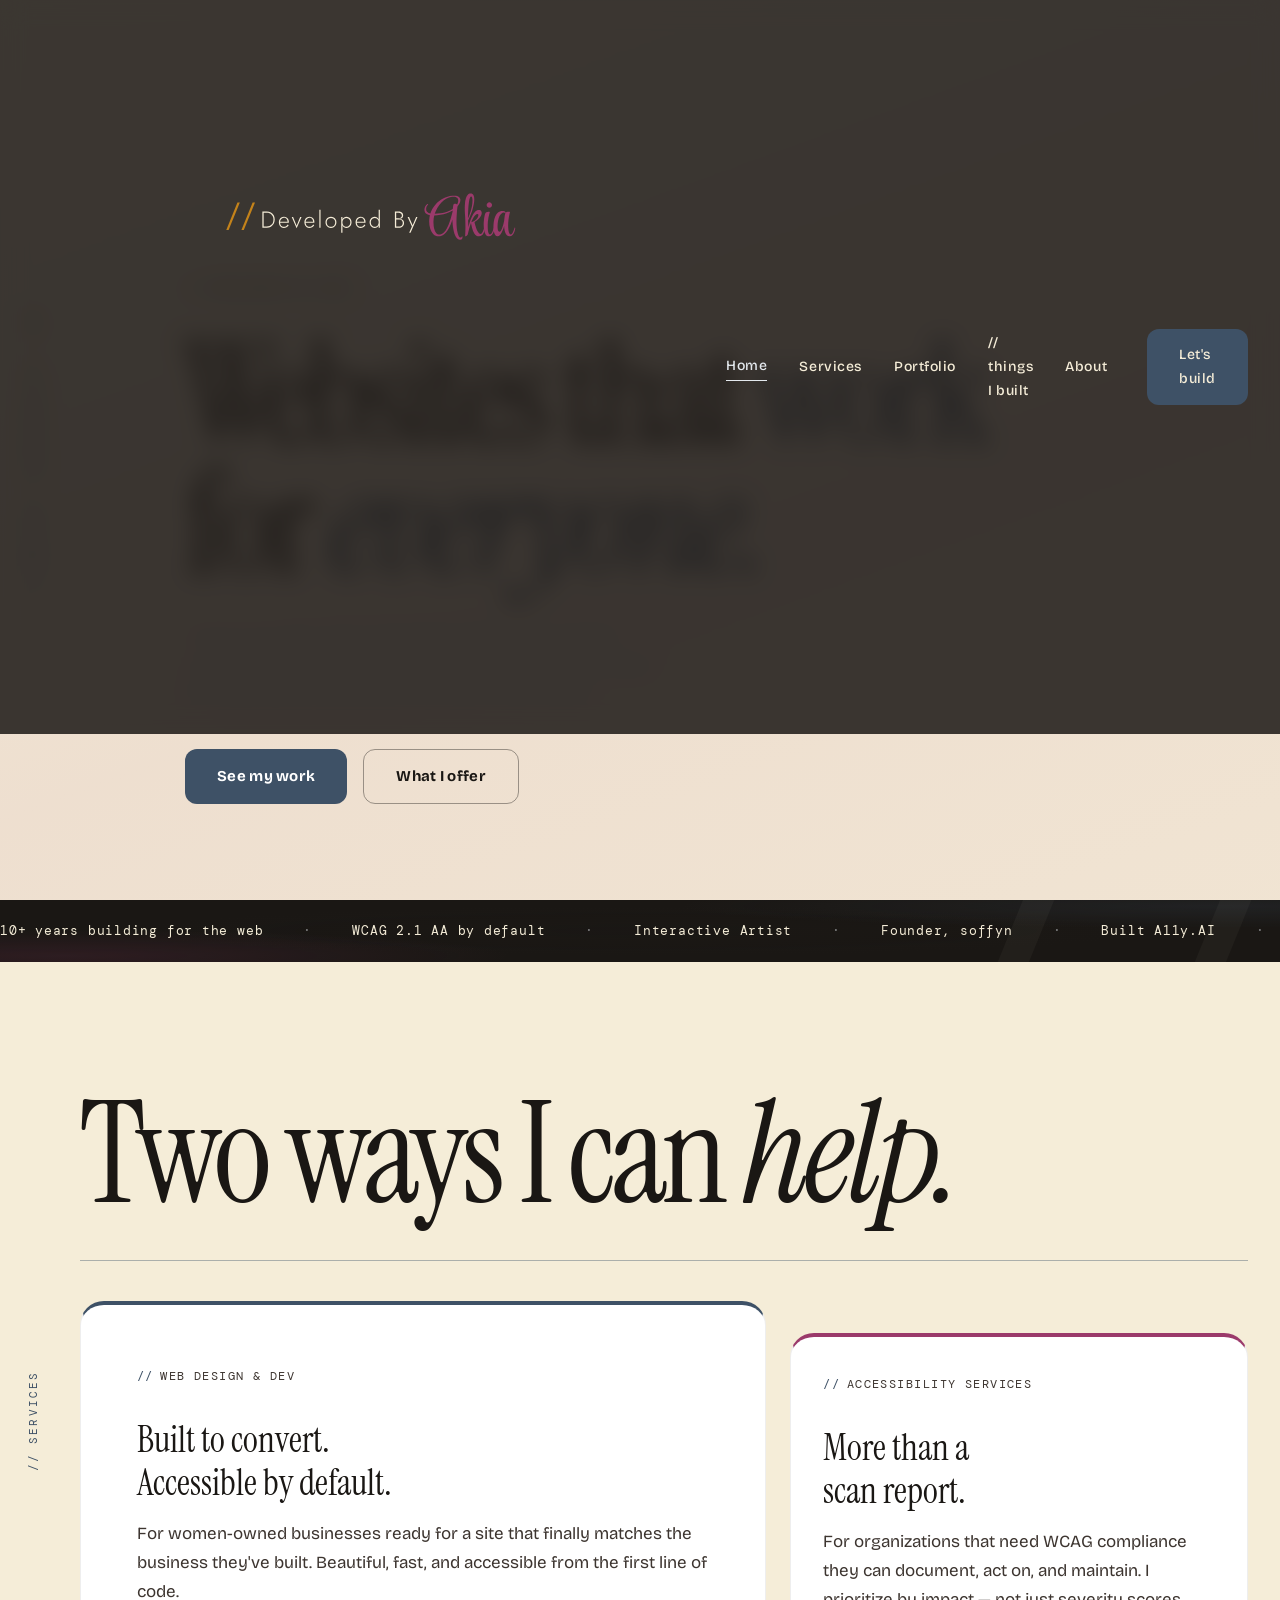
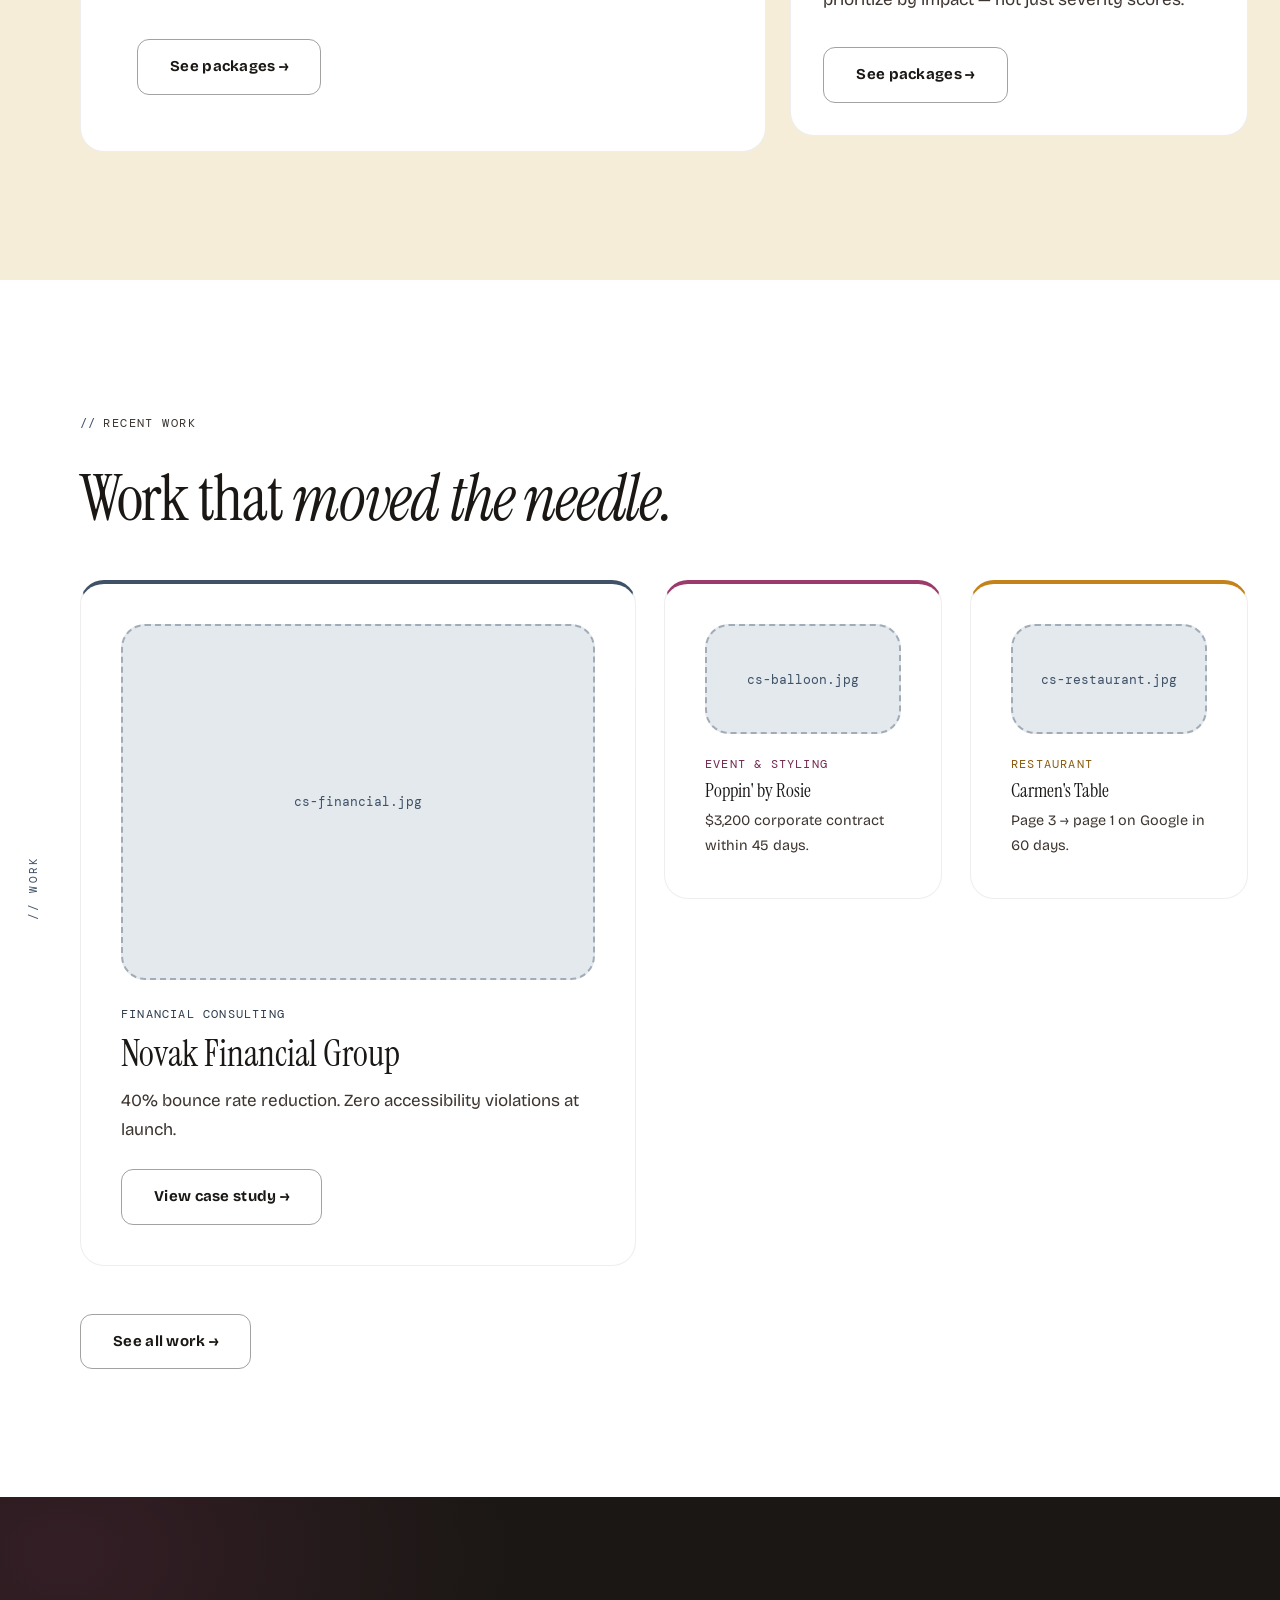
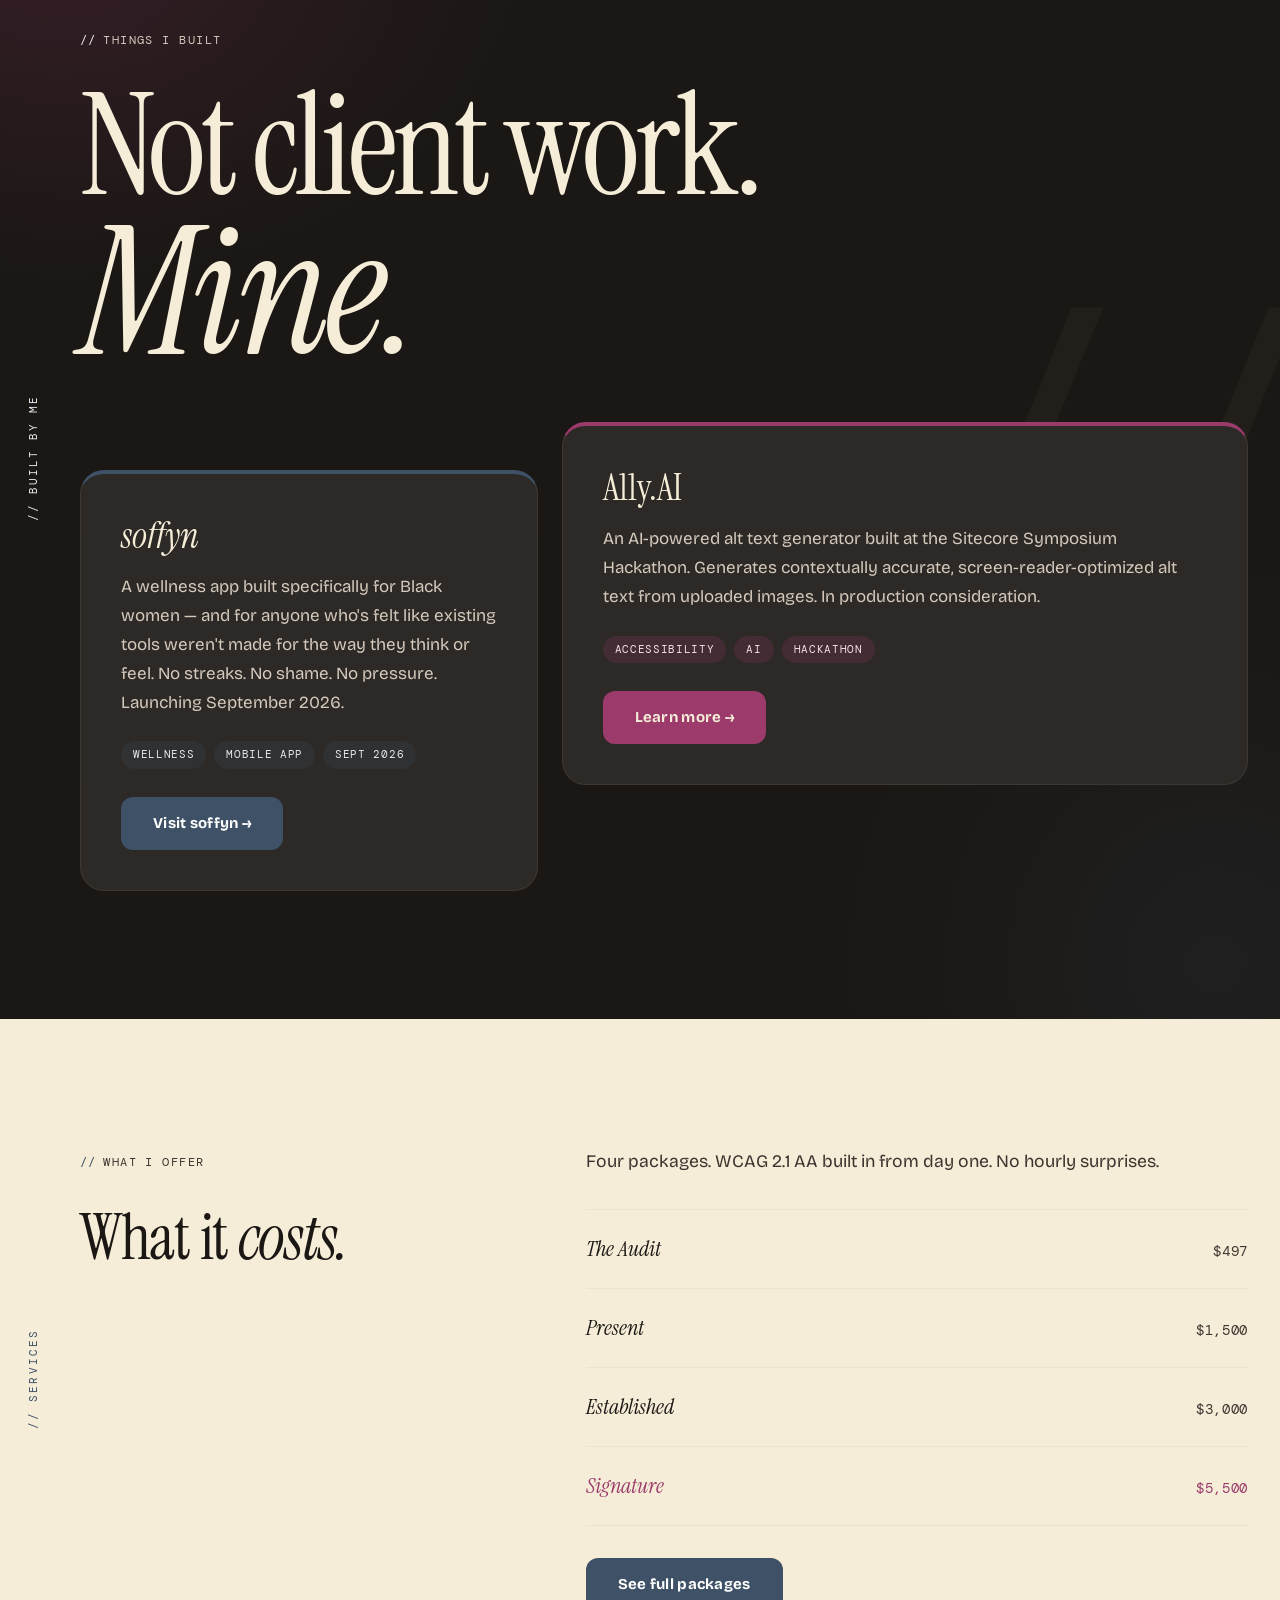
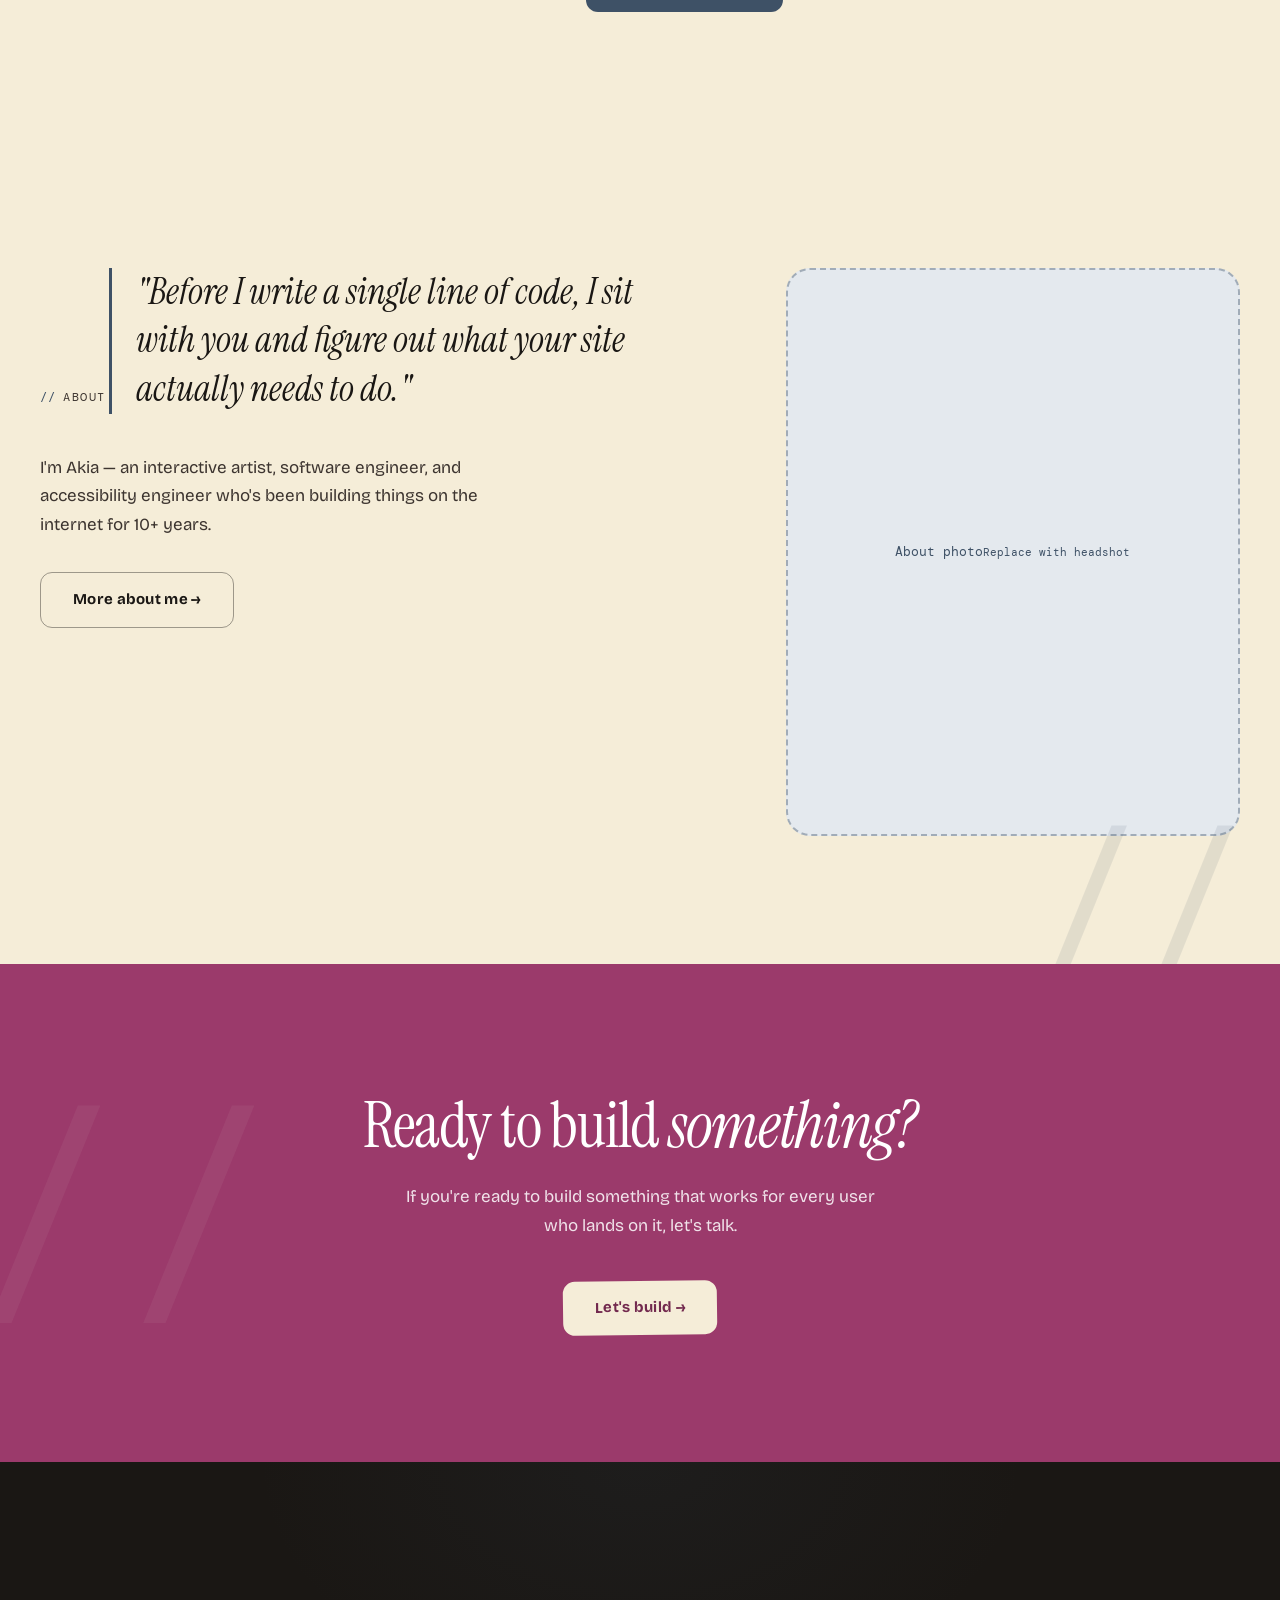
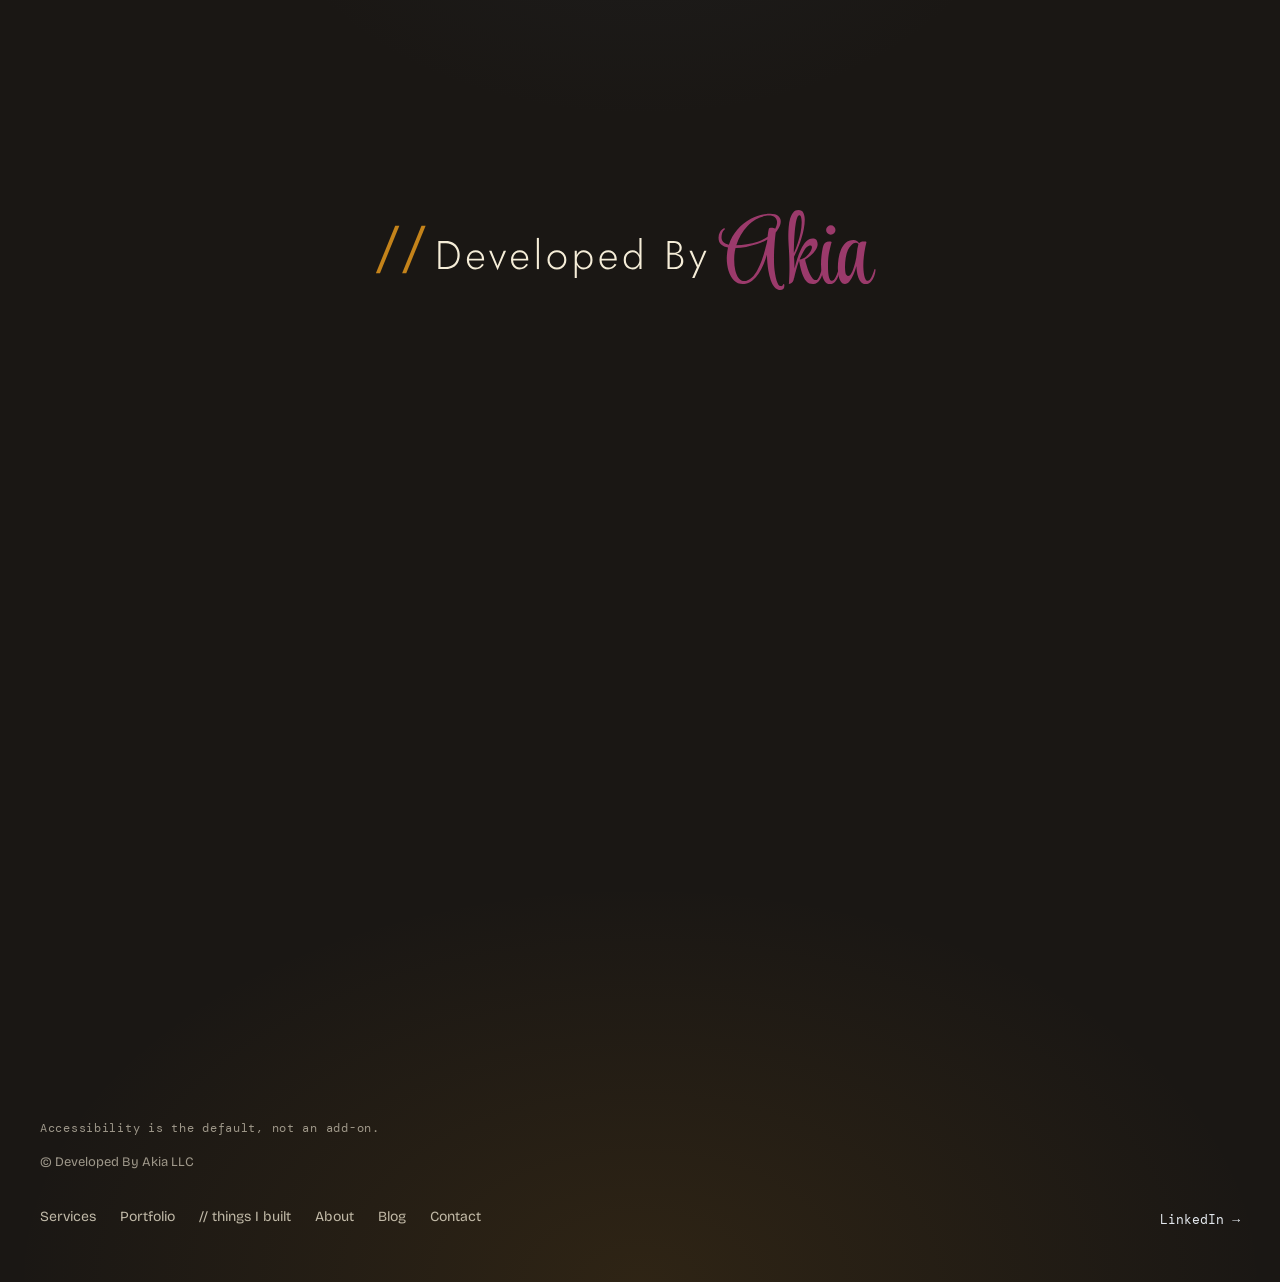
==== commit d16a8caa: "Full site audit fixes" ====
--- a/index.html
+++ b/index.html
@@ -47,7 +47,7 @@
 
     <header class="site-header" id="site-header" style="background: rgba(26,23,20,0.85); backdrop-filter: blur(12px);">
       <a href="/" class="logo" aria-label="Developed By Akia — home">
-        <svg xmlns="http://www.w3.org/2000/svg" xmlns:xlink="http://www.w3.org/1999/xlink" viewBox="402 440 631 92" height="44" aria-hidden="true" focusable="false" style="display:block;"><defs><clipPath id="clip-logo-a"><rect x="0" width="43" y="0" height="91"/></clipPath><clipPath id="clip-logo-b"><rect x="0" width="44" y="0" height="91"/></clipPath></defs><g fill="#4a4540" fill-opacity="1"><g transform="translate(482.745191, 512.971784)"><g><path d="M 4.203125 -35 L 4.203125 0 L 6.953125 0 L 6.953125 -35 Z M 13.703125 0 C 17.097656 0 20.085938 -0.734375 22.671875 -2.203125 C 25.253906 -3.671875 27.269531 -5.710938 28.71875 -8.328125 C 30.175781 -10.941406 30.90625 -14 30.90625 -17.5 C 30.90625 -21 30.175781 -24.054688 28.71875 -26.671875 C 27.269531 -29.285156 25.253906 -31.328125 22.671875 -32.796875 C 20.085938 -34.265625 17.097656 -35 13.703125 -35 L 5.703125 -35 L 5.703125 -32.25 L 13.703125 -32.25 C 15.867188 -32.25 17.84375 -31.898438 19.625 -31.203125 C 21.40625 -30.503906 22.925781 -29.507812 24.1875 -28.21875 C 25.457031 -26.9375 26.4375 -25.382812 27.125 -23.5625 C 27.8125 -21.75 28.15625 -19.726562 28.15625 -17.5 C 28.15625 -15.269531 27.8125 -13.242188 27.125 -11.421875 C 26.4375 -9.609375 25.457031 -8.054688 24.1875 -6.765625 C 22.925781 -5.484375 21.40625 -4.492188 19.625 -3.796875 C 17.84375 -3.097656 15.867188 -2.75 13.703125 -2.75 L 5.703125 -2.75 L 5.703125 0 Z M 13.703125 0 "/></g></g></g><g fill="#4a4540" fill-opacity="1"><g transform="translate(520.64002, 512.971784)"><g><path d="M 12.59375 0.5 C 14.894531 0.5 16.90625 0.0234375 18.625 -0.921875 C 20.34375 -1.867188 21.851562 -3.34375 23.15625 -5.34375 L 21.046875 -6.703125 C 20.015625 -5.066406 18.835938 -3.863281 17.515625 -3.09375 C 16.203125 -2.332031 14.664062 -1.953125 12.90625 -1.953125 C 11.238281 -1.953125 9.78125 -2.347656 8.53125 -3.140625 C 7.28125 -3.941406 6.3125 -5.078125 5.625 -6.546875 C 4.9375 -8.015625 4.59375 -9.734375 4.59375 -11.703125 C 4.59375 -13.628906 4.941406 -15.300781 5.640625 -16.71875 C 6.347656 -18.132812 7.328125 -19.234375 8.578125 -20.015625 C 9.828125 -20.804688 11.300781 -21.203125 13 -21.203125 C 14.46875 -21.203125 15.785156 -20.847656 16.953125 -20.140625 C 18.117188 -19.441406 19.039062 -18.476562 19.71875 -17.25 C 20.40625 -16.019531 20.75 -14.617188 20.75 -13.046875 C 20.75 -12.785156 20.707031 -12.507812 20.625 -12.21875 C 20.539062 -11.9375 20.46875 -11.710938 20.40625 -11.546875 L 21.5 -13.09375 L 3.59375 -13.09375 L 3.59375 -10.84375 L 23.453125 -10.84375 C 23.484375 -11.007812 23.503906 -11.207031 23.515625 -11.4375 C 23.535156 -11.675781 23.546875 -11.894531 23.546875 -12.09375 C 23.546875 -14.332031 23.101562 -16.304688 22.21875 -18.015625 C 21.34375 -19.734375 20.113281 -21.078125 18.53125 -22.046875 C 16.945312 -23.015625 15.101562 -23.5 13 -23.5 C 10.832031 -23.5 8.914062 -22.988281 7.25 -21.96875 C 5.582031 -20.957031 4.28125 -19.550781 3.34375 -17.75 C 2.414062 -15.945312 1.953125 -13.878906 1.953125 -11.546875 C 1.953125 -9.210938 2.410156 -7.132812 3.328125 -5.3125 C 4.242188 -3.5 5.5 -2.078125 7.09375 -1.046875 C 8.695312 -0.015625 10.53125 0.5 12.59375 0.5 Z M 12.59375 0.5 "/></g></g></g><g fill="#4a4540" fill-opacity="1"><g transform="translate(550.186098, 512.971784)"><g><path d="M 0.203125 -23 L 10.796875 1.34375 L 21.40625 -23 L 18.453125 -23 L 10.796875 -4.25 L 3.15625 -23 Z M 0.203125 -23 "/></g></g></g><g fill="#4a4540" fill-opacity="1"><g transform="translate(575.832786, 512.971784)"><g><path d="M 12.59375 0.5 C 14.894531 0.5 16.90625 0.0234375 18.625 -0.921875 C 20.34375 -1.867188 21.851562 -3.34375 23.15625 -5.34375 L 21.046875 -6.703125 C 20.015625 -5.066406 18.835938 -3.863281 17.515625 -3.09375 C 16.203125 -2.332031 14.664062 -1.953125 12.90625 -1.953125 C 11.238281 -1.953125 9.78125 -2.347656 8.53125 -3.140625 C 7.28125 -3.941406 6.3125 -5.078125 5.625 -6.546875 C 4.9375 -8.015625 4.59375 -9.734375 4.59375 -11.703125 C 4.59375 -13.628906 4.941406 -15.300781 5.640625 -16.71875 C 6.347656 -18.132812 7.328125 -19.234375 8.578125 -20.015625 C 9.828125 -20.804688 11.300781 -21.203125 13 -21.203125 C 14.46875 -21.203125 15.785156 -20.847656 16.953125 -20.140625 C 18.117188 -19.441406 19.039062 -18.476562 19.71875 -17.25 C 20.40625 -16.019531 20.75 -14.617188 20.75 -13.046875 C 20.75 -12.785156 20.707031 -12.507812 20.625 -12.21875 C 20.539062 -11.9375 20.46875 -11.710938 20.40625 -11.546875 L 21.5 -13.09375 L 3.59375 -13.09375 L 3.59375 -10.84375 L 23.453125 -10.84375 C 23.484375 -11.007812 23.503906 -11.207031 23.515625 -11.4375 C 23.535156 -11.675781 23.546875 -11.894531 23.546875 -12.09375 C 23.546875 -14.332031 23.101562 -16.304688 22.21875 -18.015625 C 21.34375 -19.734375 20.113281 -21.078125 18.53125 -22.046875 C 16.945312 -23.015625 15.101562 -23.5 13 -23.5 C 10.832031 -23.5 8.914062 -22.988281 7.25 -21.96875 C 5.582031 -20.957031 4.28125 -19.550781 3.34375 -17.75 C 2.414062 -15.945312 1.953125 -13.878906 1.953125 -11.546875 C 1.953125 -9.210938 2.410156 -7.132812 3.328125 -5.3125 C 4.242188 -3.5 5.5 -2.078125 7.09375 -1.046875 C 8.695312 -0.015625 10.53125 0.5 12.59375 0.5 Z M 12.59375 0.5 "/></g></g></g><g fill="#4a4540" fill-opacity="1"><g transform="translate(606.128785, 512.971784)"><g><path d="M 3.953125 -39 L 3.953125 0 L 6.546875 0 L 6.546875 -39 Z M 3.953125 -39 "/></g></g></g><g fill="#4a4540" fill-opacity="1"><g transform="translate(621.427109, 512.971784)"><g><path d="M 1.953125 -11.5 C 1.953125 -9.195312 2.46875 -7.132812 3.5 -5.3125 C 4.53125 -3.5 5.9375 -2.078125 7.71875 -1.046875 C 9.507812 -0.015625 11.519531 0.5 13.75 0.5 C 15.976562 0.5 17.984375 -0.015625 19.765625 -1.046875 C 21.554688 -2.078125 22.96875 -3.5 24 -5.3125 C 25.03125 -7.132812 25.546875 -9.195312 25.546875 -11.5 C 25.546875 -13.832031 25.03125 -15.898438 24 -17.703125 C 22.96875 -19.503906 21.554688 -20.921875 19.765625 -21.953125 C 17.984375 -22.984375 15.976562 -23.5 13.75 -23.5 C 11.519531 -23.5 9.507812 -22.984375 7.71875 -21.953125 C 5.9375 -20.921875 4.53125 -19.503906 3.5 -17.703125 C 2.46875 -15.898438 1.953125 -13.832031 1.953125 -11.5 Z M 4.59375 -11.5 C 4.59375 -13.363281 4.992188 -15.007812 5.796875 -16.4375 C 6.597656 -17.875 7.691406 -19 9.078125 -19.8125 C 10.460938 -20.632812 12.019531 -21.046875 13.75 -21.046875 C 15.476562 -21.046875 17.035156 -20.632812 18.421875 -19.8125 C 19.804688 -19 20.898438 -17.867188 21.703125 -16.421875 C 22.503906 -14.972656 22.90625 -13.332031 22.90625 -11.5 C 22.90625 -9.632812 22.503906 -7.984375 21.703125 -6.546875 C 20.898438 -5.117188 19.804688 -3.992188 18.421875 -3.171875 C 17.035156 -2.359375 15.476562 -1.953125 13.75 -1.953125 C 12.019531 -1.953125 10.460938 -2.359375 9.078125 -3.171875 C 7.691406 -3.992188 6.597656 -5.117188 5.796875 -6.546875 C 4.992188 -7.984375 4.59375 -9.632812 4.59375 -11.5 Z M 4.59375 -11.5 "/></g></g></g><g fill="#4a4540" fill-opacity="1"><g transform="translate(653.722802, 512.971784)"><g><path d="M 6.296875 11 L 6.296875 -23 L 3.703125 -23 L 3.703125 11 Z M 25.953125 -11.5 C 25.953125 -14 25.457031 -16.140625 24.46875 -17.921875 C 23.488281 -19.703125 22.15625 -21.078125 20.46875 -22.046875 C 18.789062 -23.015625 16.914062 -23.5 14.84375 -23.5 C 12.914062 -23.5 11.21875 -22.972656 9.75 -21.921875 C 8.28125 -20.867188 7.132812 -19.441406 6.3125 -17.640625 C 5.5 -15.847656 5.09375 -13.800781 5.09375 -11.5 C 5.09375 -9.226562 5.5 -7.1875 6.3125 -5.375 C 7.132812 -3.5625 8.28125 -2.128906 9.75 -1.078125 C 11.21875 -0.0234375 12.914062 0.5 14.84375 0.5 C 16.914062 0.5 18.789062 0.015625 20.46875 -0.953125 C 22.15625 -1.921875 23.488281 -3.300781 24.46875 -5.09375 C 25.457031 -6.894531 25.953125 -9.03125 25.953125 -11.5 Z M 23.34375 -11.5 C 23.34375 -9.5 22.941406 -7.78125 22.140625 -6.34375 C 21.347656 -4.914062 20.285156 -3.828125 18.953125 -3.078125 C 17.617188 -2.328125 16.132812 -1.953125 14.5 -1.953125 C 13.101562 -1.953125 11.769531 -2.367188 10.5 -3.203125 C 9.226562 -4.035156 8.207031 -5.164062 7.4375 -6.59375 C 6.675781 -8.03125 6.296875 -9.664062 6.296875 -11.5 C 6.296875 -13.332031 6.675781 -14.960938 7.4375 -16.390625 C 8.207031 -17.828125 9.226562 -18.960938 10.5 -19.796875 C 11.769531 -20.628906 13.101562 -21.046875 14.5 -21.046875 C 16.132812 -21.046875 17.617188 -20.671875 18.953125 -19.921875 C 20.285156 -19.171875 21.347656 -18.078125 22.140625 -16.640625 C 22.941406 -15.210938 23.34375 -13.5 23.34375 -11.5 Z M 23.34375 -11.5 "/></g></g></g><g fill="#4a4540" fill-opacity="1"><g transform="translate(686.41842, 512.971784)"><g><path d="M 12.59375 0.5 C 14.894531 0.5 16.90625 0.0234375 18.625 -0.921875 C 20.34375 -1.867188 21.851562 -3.34375 23.15625 -5.34375 L 21.046875 -6.703125 C 20.015625 -5.066406 18.835938 -3.863281 17.515625 -3.09375 C 16.203125 -2.332031 14.664062 -1.953125 12.90625 -1.953125 C 11.238281 -1.953125 9.78125 -2.347656 8.53125 -3.140625 C 7.28125 -3.941406 6.3125 -5.078125 5.625 -6.546875 C 4.9375 -8.015625 4.59375 -9.734375 4.59375 -11.703125 C 4.59375 -13.628906 4.941406 -15.300781 5.640625 -16.71875 C 6.347656 -18.132812 7.328125 -19.234375 8.578125 -20.015625 C 9.828125 -20.804688 11.300781 -21.203125 13 -21.203125 C 14.46875 -21.203125 15.785156 -20.847656 16.953125 -20.140625 C 18.117188 -19.441406 19.039062 -18.476562 19.71875 -17.25 C 20.40625 -16.019531 20.75 -14.617188 20.75 -13.046875 C 20.75 -12.785156 20.707031 -12.507812 20.625 -12.21875 C 20.539062 -11.9375 20.46875 -11.710938 20.40625 -11.546875 L 21.5 -13.09375 L 3.59375 -13.09375 L 3.59375 -10.84375 L 23.453125 -10.84375 C 23.484375 -11.007812 23.503906 -11.207031 23.515625 -11.4375 C 23.535156 -11.675781 23.546875 -11.894531 23.546875 -12.09375 C 23.546875 -14.332031 23.101562 -16.304688 22.21875 -18.015625 C 21.34375 -19.734375 20.113281 -21.078125 18.53125 -22.046875 C 16.945312 -23.015625 15.101562 -23.5 13 -23.5 C 10.832031 -23.5 8.914062 -22.988281 7.25 -21.96875 C 5.582031 -20.957031 4.28125 -19.550781 3.34375 -17.75 C 2.414062 -15.945312 1.953125 -13.878906 1.953125 -11.546875 C 1.953125 -9.210938 2.410156 -7.132812 3.328125 -5.3125 C 4.242188 -3.5 5.5 -2.078125 7.09375 -1.046875 C 8.695312 -0.015625 10.53125 0.5 12.59375 0.5 Z M 12.59375 0.5 "/></g></g></g><g fill="#4a4540" fill-opacity="1"><g transform="translate(716.714431, 512.971784)"><g><path d="M 21.59375 -39 L 21.59375 0 L 24.203125 0 L 24.203125 -39 Z M 1.953125 -11.5 C 1.953125 -9.03125 2.453125 -6.894531 3.453125 -5.09375 C 4.453125 -3.300781 5.789062 -1.921875 7.46875 -0.953125 C 9.15625 0.015625 11.015625 0.5 13.046875 0.5 C 15.046875 0.5 16.757812 -0.0234375 18.1875 -1.078125 C 19.625 -2.128906 20.75 -3.5625 21.5625 -5.375 C 22.382812 -7.1875 22.796875 -9.226562 22.796875 -11.5 C 22.796875 -13.800781 22.382812 -15.847656 21.5625 -17.640625 C 20.75 -19.441406 19.625 -20.867188 18.1875 -21.921875 C 16.757812 -22.972656 15.046875 -23.5 13.046875 -23.5 C 11.015625 -23.5 9.15625 -23.015625 7.46875 -22.046875 C 5.789062 -21.078125 4.453125 -19.703125 3.453125 -17.921875 C 2.453125 -16.140625 1.953125 -14 1.953125 -11.5 Z M 4.59375 -11.5 C 4.59375 -13.5 4.984375 -15.210938 5.765625 -16.640625 C 6.554688 -18.078125 7.625 -19.171875 8.96875 -19.921875 C 10.320312 -20.671875 11.800781 -21.046875 13.40625 -21.046875 C 14.832031 -21.046875 16.171875 -20.628906 17.421875 -19.796875 C 18.671875 -18.960938 19.675781 -17.828125 20.4375 -16.390625 C 21.207031 -14.960938 21.59375 -13.332031 21.59375 -11.5 C 21.59375 -9.664062 21.207031 -8.03125 20.4375 -6.59375 C 19.675781 -5.164062 18.671875 -4.035156 17.421875 -3.203125 C 16.171875 -2.367188 14.832031 -1.953125 13.40625 -1.953125 C 11.800781 -1.953125 10.320312 -2.328125 8.96875 -3.078125 C 7.625 -3.828125 6.554688 -4.914062 5.765625 -6.34375 C 4.984375 -7.78125 4.59375 -9.5 4.59375 -11.5 Z M 4.59375 -11.5 "/></g></g></g><g fill="#4a4540" fill-opacity="1"><g transform="translate(749.410061, 512.971784)"><g/></g></g><g fill="#4a4540" fill-opacity="1"><g transform="translate(769.207674, 512.971784)"><g><path d="M 6.34375 -18.796875 L 12 -18.796875 C 13.96875 -18.796875 15.703125 -19.085938 17.203125 -19.671875 C 18.703125 -20.253906 19.875 -21.117188 20.71875 -22.265625 C 21.570312 -23.421875 22 -24.847656 22 -26.546875 C 22 -28.410156 21.582031 -29.96875 20.75 -31.21875 C 19.914062 -32.46875 18.738281 -33.410156 17.21875 -34.046875 C 15.707031 -34.679688 13.898438 -35 11.796875 -35 L 4.203125 -35 L 4.203125 0 L 12.296875 0 C 14.566406 0 16.578125 -0.363281 18.328125 -1.09375 C 20.078125 -1.832031 21.453125 -2.953125 22.453125 -4.453125 C 23.453125 -5.953125 23.953125 -7.851562 23.953125 -10.15625 C 23.953125 -11.75 23.625 -13.132812 22.96875 -14.3125 C 22.320312 -15.5 21.457031 -16.476562 20.375 -17.25 C 19.289062 -18.019531 18.066406 -18.59375 16.703125 -18.96875 C 15.335938 -19.351562 13.9375 -19.546875 12.5 -19.546875 L 6.34375 -19.546875 L 6.34375 -17.953125 L 12.296875 -17.953125 C 13.492188 -17.953125 14.617188 -17.785156 15.671875 -17.453125 C 16.722656 -17.117188 17.664062 -16.625 18.5 -15.96875 C 19.332031 -15.320312 19.984375 -14.523438 20.453125 -13.578125 C 20.921875 -12.628906 21.15625 -11.535156 21.15625 -10.296875 C 21.15625 -8.566406 20.785156 -7.125 20.046875 -5.96875 C 19.316406 -4.820312 18.285156 -3.945312 16.953125 -3.34375 C 15.617188 -2.75 14.066406 -2.453125 12.296875 -2.453125 L 6.953125 -2.453125 L 6.953125 -32.546875 L 11.796875 -32.546875 C 14.066406 -32.546875 15.875 -32.003906 17.21875 -30.921875 C 18.570312 -29.835938 19.25 -28.332031 19.25 -26.40625 C 19.25 -25.03125 18.914062 -23.898438 18.25 -23.015625 C 17.582031 -22.140625 16.679688 -21.484375 15.546875 -21.046875 C 14.410156 -20.617188 13.160156 -20.40625 11.796875 -20.40625 L 6.34375 -20.40625 Z M 6.34375 -18.796875 "/></g></g></g><g fill="#4a4540" fill-opacity="1"><g transform="translate(800.653518, 512.971784)"><g><path d="M 21.5 -23 L 18.59375 -23 L 10.453125 -3.5 L 11.65625 -3.40625 L 3.296875 -23 L 0.203125 -23 L 9.5 -2.34375 L 3.59375 11 L 6.5 11 Z M 21.5 -23 "/></g></g></g><g fill="#9b3a6b" fill-opacity="1"><g transform="translate(839.363752, 531.098142)"><g><path d="M 80.09375 1.6875 L 80.09375 2.546875 C 80.09375 6.171875 78.359375 7.984375 74.890625 7.984375 L 74.15625 7.984375 C 71.65625 7.742188 69.476562 6.515625 67.625 4.296875 C 65.769531 2.078125 64.21875 -0.863281 62.96875 -4.53125 C 61.71875 -8.207031 60.734375 -12.265625 60.015625 -16.703125 C 59.523438 -19.765625 59.140625 -22.925781 58.859375 -26.1875 C 58.578125 -29.457031 58.394531 -32.742188 58.3125 -36.046875 C 57.1875 -32.015625 55.753906 -27.984375 54.015625 -23.953125 C 52.285156 -19.921875 50.289062 -16.191406 48.03125 -12.765625 C 45.769531 -9.335938 43.285156 -6.472656 40.578125 -4.171875 C 37.878906 -1.867188 34.957031 -0.4375 31.8125 0.125 C 30.601562 0.363281 29.394531 0.484375 28.1875 0.484375 C 23.832031 0.484375 20.160156 -0.984375 17.171875 -3.921875 C 14.191406 -6.867188 11.9375 -10.78125 10.40625 -15.65625 C 8.875 -20.539062 8.109375 -25.847656 8.109375 -31.578125 C 8.109375 -32.140625 8.128906 -32.703125 8.171875 -33.265625 C 8.210938 -33.835938 8.234375 -34.40625 8.234375 -34.96875 C 8.472656 -38.507812 8.953125 -41.894531 9.671875 -45.125 C 6.203125 -45.769531 3.359375 -47.0625 1.140625 -49 C -1.066406 -50.9375 -2.171875 -53.757812 -2.171875 -57.46875 C -2.171875 -59.726562 -1.609375 -61.925781 -0.484375 -64.0625 C 0.640625 -66.195312 2.332031 -67.867188 4.59375 -69.078125 C 4.757812 -69.160156 4.921875 -69.203125 5.078125 -69.203125 C 5.566406 -69.203125 5.8125 -68.960938 5.8125 -68.484375 C 5.8125 -67.992188 5.609375 -67.628906 5.203125 -67.390625 C 3.910156 -66.503906 2.984375 -65.171875 2.421875 -63.390625 C 1.859375 -61.617188 1.578125 -59.847656 1.578125 -58.078125 C 1.578125 -55.410156 2.398438 -53.3125 4.046875 -51.78125 C 5.703125 -50.25 7.941406 -49.203125 10.765625 -48.640625 C 13.109375 -55.816406 16.675781 -62.144531 21.46875 -67.625 C 26.269531 -73.113281 31.851562 -77.550781 38.21875 -80.9375 C 44.59375 -84.320312 51.171875 -86.378906 57.953125 -87.109375 C 58.753906 -87.191406 59.519531 -87.25 60.25 -87.28125 C 60.976562 -87.320312 61.664062 -87.34375 62.3125 -87.34375 C 67.0625 -87.34375 70.460938 -86.4375 72.515625 -84.625 C 74.578125 -82.8125 75.609375 -80.570312 75.609375 -77.90625 C 75.609375 -75.164062 74.722656 -72.222656 72.953125 -69.078125 C 72.390625 -68.191406 71.804688 -67.304688 71.203125 -66.421875 C 70.597656 -65.535156 69.972656 -64.6875 69.328125 -63.875 C 68.921875 -60.726562 68.453125 -56.269531 67.921875 -50.5 C 67.398438 -44.738281 67.140625 -38.59375 67.140625 -32.0625 C 67.140625 -29.476562 67.179688 -26.894531 67.265625 -24.3125 C 67.347656 -21.738281 67.550781 -19.160156 67.875 -16.578125 C 68.195312 -13.910156 68.679688 -11.066406 69.328125 -8.046875 C 69.972656 -5.023438 70.816406 -2.421875 71.859375 -0.234375 C 72.910156 1.941406 74.160156 3.066406 75.609375 3.140625 L 75.859375 3.140625 C 76.503906 3.222656 77.085938 3.039062 77.609375 2.59375 C 78.128906 2.15625 78.429688 1.691406 78.515625 1.203125 C 78.597656 0.640625 78.84375 0.359375 79.25 0.359375 C 79.8125 0.359375 80.09375 0.800781 80.09375 1.6875 Z M 58.671875 -53.359375 L 58.796875 -55.171875 C 54.921875 -52.828125 50.6875 -50.890625 46.09375 -49.359375 C 41.5 -47.828125 36.898438 -46.675781 32.296875 -45.90625 C 27.703125 -45.144531 23.304688 -44.679688 19.109375 -44.515625 C 18.390625 -41.773438 17.90625 -38.992188 17.65625 -36.171875 C 17.582031 -35.046875 17.523438 -33.9375 17.484375 -32.84375 C 17.441406 -31.757812 17.421875 -30.648438 17.421875 -29.515625 C 17.421875 -24.753906 17.882812 -20.359375 18.8125 -16.328125 C 19.738281 -12.296875 21.171875 -9.085938 23.109375 -6.703125 C 25.046875 -4.328125 27.460938 -3.140625 30.359375 -3.140625 C 30.679688 -3.140625 31.003906 -3.160156 31.328125 -3.203125 C 31.648438 -3.242188 31.972656 -3.304688 32.296875 -3.390625 C 34.960938 -3.867188 37.484375 -5.335938 39.859375 -7.796875 C 42.242188 -10.265625 44.441406 -13.375 46.453125 -17.125 C 48.472656 -20.875 50.289062 -24.90625 51.90625 -29.21875 C 53.519531 -33.53125 54.847656 -37.828125 55.890625 -42.109375 C 56.378906 -44.117188 56.882812 -46.070312 57.40625 -47.96875 C 57.925781 -49.863281 58.347656 -51.660156 58.671875 -53.359375 Z M 59.15625 -58.4375 C 59.320312 -60.445312 59.546875 -62.316406 59.828125 -64.046875 C 60.109375 -65.785156 60.410156 -67.34375 60.734375 -68.71875 C 60.816406 -68.957031 61.195312 -69.175781 61.875 -69.375 C 62.5625 -69.582031 63.351562 -69.6875 64.25 -69.6875 C 64.96875 -69.6875 65.707031 -69.601562 66.46875 -69.4375 C 67.238281 -69.28125 67.945312 -68.960938 68.59375 -68.484375 L 69.078125 -69.4375 C 70.367188 -72.019531 71.015625 -74.398438 71.015625 -76.578125 C 71.015625 -79.003906 70.1875 -81.019531 68.53125 -82.625 C 66.882812 -84.238281 64.242188 -85.046875 60.609375 -85.046875 C 60.128906 -85.046875 59.625 -85.023438 59.09375 -84.984375 C 58.570312 -84.953125 58.03125 -84.894531 57.46875 -84.8125 C 52.945312 -84.25 48.726562 -82.835938 44.8125 -80.578125 C 40.90625 -78.316406 37.335938 -75.472656 34.109375 -72.046875 C 30.890625 -68.617188 28.085938 -64.847656 25.703125 -60.734375 C 23.328125 -56.617188 21.453125 -52.382812 20.078125 -48.03125 C 24.191406 -48.1875 28.566406 -48.585938 33.203125 -49.234375 C 37.847656 -49.878906 42.425781 -50.945312 46.9375 -52.4375 C 51.457031 -53.9375 55.53125 -55.9375 59.15625 -58.4375 Z M 59.15625 -58.4375 "/></g></g></g><g fill="#9b3a6b" fill-opacity="1"><g transform="translate(922.713892, 531.098142)"><g><path d="M 8.828125 -33.640625 C 8.992188 -31.453125 9.113281 -29.085938 9.1875 -26.546875 C 9.269531 -24.015625 9.351562 -21.457031 9.4375 -18.875 C 10.320312 -22.5 11.429688 -26.445312 12.765625 -30.71875 C 14.097656 -35 15.691406 -39.09375 17.546875 -43 C 19.398438 -46.914062 21.535156 -50.125 23.953125 -52.625 C 26.367188 -55.125 29.070312 -56.375 32.0625 -56.375 C 34.644531 -56.375 36.335938 -55.609375 37.140625 -54.078125 C 37.953125 -52.546875 38.359375 -50.929688 38.359375 -49.234375 C 38.359375 -47.054688 37.507812 -44.695312 35.8125 -42.15625 C 34.113281 -39.625 32.070312 -37.285156 29.6875 -35.140625 C 27.3125 -33.003906 25 -31.375 22.75 -30.25 C 22.90625 -29.113281 23.265625 -27.5 23.828125 -25.40625 C 24.398438 -23.3125 25.085938 -21.050781 25.890625 -18.625 C 26.691406 -16.207031 27.632812 -13.910156 28.71875 -11.734375 C 29.8125 -9.554688 30.941406 -7.78125 32.109375 -6.40625 C 33.285156 -5.039062 34.519531 -4.359375 35.8125 -4.359375 C 36.9375 -4.359375 37.863281 -4.859375 38.59375 -5.859375 C 39.320312 -6.867188 39.882812 -7.78125 40.28125 -8.59375 C 41.332031 -10.851562 42.382812 -13.71875 43.4375 -17.1875 C 43.757812 -17.90625 44.082031 -18.265625 44.40625 -18.265625 C 44.800781 -18.265625 45 -17.78125 45 -16.8125 L 45 -16.328125 C 44.925781 -14.640625 44.546875 -12.722656 43.859375 -10.578125 C 43.171875 -8.441406 42.265625 -6.488281 41.140625 -4.71875 C 40.171875 -3.1875 39 -1.9375 37.625 -0.96875 C 36.25 0 34.71875 0.523438 33.03125 0.609375 L 32.296875 0.609375 C 29.078125 0.609375 26.578125 -0.316406 24.796875 -2.171875 C 23.023438 -4.023438 21.535156 -6.40625 20.328125 -9.3125 C 19.441406 -11.414062 18.632812 -13.71875 17.90625 -16.21875 C 17.175781 -18.71875 16.585938 -21.054688 16.140625 -23.234375 C 15.703125 -25.410156 15.40625 -27.101562 15.25 -28.3125 C 15.25 -28.46875 15.265625 -28.566406 15.296875 -28.609375 C 15.335938 -28.648438 15.359375 -28.710938 15.359375 -28.796875 L 15.25 -28.796875 C 13.71875 -24.597656 12.40625 -20.503906 11.3125 -16.515625 C 10.21875 -12.523438 9.472656 -9.476562 9.078125 -7.375 C 9.078125 -7.21875 8.992188 -7.054688 8.828125 -6.890625 C 8.585938 -4.878906 8.144531 -3.429688 7.5 -2.546875 C 6.125 -0.523438 4.390625 0.484375 2.296875 0.484375 C 2.460938 -0.160156 2.582031 -1.328125 2.65625 -3.015625 C 2.738281 -4.710938 2.820312 -6.734375 2.90625 -9.078125 C 2.988281 -10.691406 3.046875 -12.320312 3.078125 -13.96875 C 3.117188 -15.625 3.140625 -17.300781 3.140625 -19 L 3.140625 -20.328125 C 3.140625 -25.085938 3.054688 -29.644531 2.890625 -34 C 2.734375 -38.351562 2.492188 -42.546875 2.171875 -46.578125 C 2.097656 -47.953125 2 -49.828125 1.875 -52.203125 C 1.75 -54.585938 1.6875 -57.191406 1.6875 -60.015625 C 1.6875 -63.472656 1.847656 -67.078125 2.171875 -70.828125 C 2.492188 -74.585938 3.097656 -78.054688 3.984375 -81.234375 C 4.878906 -84.421875 6.171875 -87.003906 7.859375 -88.984375 C 9.554688 -90.960938 11.734375 -91.953125 14.390625 -91.953125 C 17.378906 -91.953125 19.4375 -90.757812 20.5625 -88.375 C 21.695312 -86 22.265625 -83.117188 22.265625 -79.734375 C 22.265625 -76.265625 21.878906 -72.59375 21.109375 -68.71875 C 20.347656 -64.84375 19.503906 -61.3125 18.578125 -58.125 C 17.648438 -54.945312 16.941406 -52.671875 16.453125 -51.296875 C 15.398438 -48.316406 14.207031 -45.289062 12.875 -42.21875 C 11.550781 -39.15625 10.203125 -36.296875 8.828125 -33.640625 Z M 18.390625 -76.09375 L 18.390625 -77.4375 C 18.304688 -79.769531 18.039062 -81.703125 17.59375 -83.234375 C 17.15625 -84.765625 16.453125 -85.53125 15.484375 -85.53125 C 14.515625 -85.53125 13.644531 -84.5625 12.875 -82.625 C 12.113281 -80.695312 11.453125 -78.035156 10.890625 -74.640625 C 10.398438 -71.660156 10.015625 -68.4375 9.734375 -64.96875 C 9.453125 -61.5 9.226562 -58.109375 9.0625 -54.796875 C 8.90625 -51.492188 8.785156 -48.570312 8.703125 -46.03125 C 8.628906 -43.488281 8.59375 -41.695312 8.59375 -40.65625 C 8.59375 -40.332031 8.59375 -39.945312 8.59375 -39.5 C 8.59375 -39.0625 8.628906 -38.597656 8.703125 -38.109375 C 10.484375 -42.140625 12.097656 -46.375 13.546875 -50.8125 C 15.003906 -55.25 16.175781 -59.644531 17.0625 -64 C 17.945312 -68.351562 18.390625 -72.382812 18.390625 -76.09375 Z M 15.734375 -30 C 18.796875 -30.488281 21.472656 -31.679688 23.765625 -33.578125 C 26.066406 -35.472656 27.882812 -37.546875 29.21875 -39.796875 C 30.550781 -42.054688 31.21875 -43.953125 31.21875 -45.484375 C 31.21875 -47.015625 30.53125 -47.78125 29.15625 -47.78125 C 27.707031 -47.78125 26.273438 -47.070312 24.859375 -45.65625 C 23.453125 -44.25 22.140625 -42.535156 20.921875 -40.515625 C 19.710938 -38.503906 18.664062 -36.53125 17.78125 -34.59375 C 16.894531 -32.664062 16.210938 -31.132812 15.734375 -30 Z M 15.734375 -30 "/></g></g></g><g fill="#9b3a6b" fill-opacity="1"><g transform="translate(963.118754, 531.098142)"><g><path d="M 25.53125 -16.8125 L 25.53125 -16.328125 C 25.363281 -14.234375 24.796875 -11.851562 23.828125 -9.1875 C 22.859375 -6.53125 21.507812 -4.234375 19.78125 -2.296875 C 18.050781 -0.359375 15.972656 0.609375 13.546875 0.609375 C 10.640625 0.609375 8.359375 -0.617188 6.703125 -3.078125 C 5.054688 -5.546875 3.890625 -8.691406 3.203125 -12.515625 C 2.515625 -16.347656 2.171875 -20.363281 2.171875 -24.5625 C 2.171875 -28.03125 2.351562 -31.394531 2.71875 -34.65625 C 3.082031 -37.925781 3.523438 -40.789062 4.046875 -43.25 C 4.578125 -45.707031 5.082031 -47.460938 5.5625 -48.515625 C 6.050781 -49.484375 6.835938 -50.390625 7.921875 -51.234375 C 9.015625 -52.078125 10.488281 -52.5 12.34375 -52.5 C 13.382812 -52.5 14.429688 -52.378906 15.484375 -52.140625 C 14.679688 -49.316406 13.710938 -45.40625 12.578125 -40.40625 C 11.453125 -35.40625 10.890625 -29.878906 10.890625 -23.828125 C 10.890625 -21.734375 10.925781 -19.492188 11 -17.109375 C 11.082031 -14.734375 11.285156 -12.515625 11.609375 -10.453125 C 11.929688 -8.398438 12.4375 -6.726562 13.125 -5.4375 C 13.8125 -4.15625 14.71875 -3.515625 15.84375 -3.515625 L 15.96875 -3.515625 C 16.613281 -3.515625 17.316406 -3.832031 18.078125 -4.46875 C 18.847656 -5.113281 19.675781 -6.328125 20.5625 -8.109375 C 21.769531 -10.441406 22.898438 -13.46875 23.953125 -17.1875 C 24.117188 -17.90625 24.441406 -18.265625 24.921875 -18.265625 C 25.328125 -18.265625 25.53125 -17.78125 25.53125 -16.8125 Z M 20.203125 -67.03125 C 20.203125 -65.414062 19.632812 -64.039062 18.5 -62.90625 C 17.375 -61.78125 16.003906 -61.21875 14.390625 -61.21875 C 12.859375 -61.21875 11.507812 -61.78125 10.34375 -62.90625 C 9.175781 -64.039062 8.59375 -65.414062 8.59375 -67.03125 C 8.59375 -68.632812 9.175781 -70 10.34375 -71.125 C 11.507812 -72.257812 12.859375 -72.828125 14.390625 -72.828125 C 16.003906 -72.828125 17.375 -72.257812 18.5 -71.125 C 19.632812 -70 20.203125 -68.632812 20.203125 -67.03125 Z M 20.203125 -67.03125 "/></g></g></g><g fill="#9b3a6b" fill-opacity="1"><g transform="translate(984.047021, 531.098142)"><g><path d="M 49.359375 -16.8125 L 49.359375 -16.328125 C 49.203125 -14.234375 48.640625 -11.851562 47.671875 -9.1875 C 46.703125 -6.53125 45.347656 -4.234375 43.609375 -2.296875 C 41.878906 -0.359375 39.804688 0.609375 37.390625 0.609375 C 34.890625 0.609375 32.867188 -0.175781 31.328125 -1.75 C 29.796875 -3.320312 28.609375 -5.335938 27.765625 -7.796875 C 26.921875 -10.265625 26.335938 -12.765625 26.015625 -15.296875 C 25.691406 -17.835938 25.53125 -20.078125 25.53125 -22.015625 C 24.5625 -18.390625 23.328125 -14.863281 21.828125 -11.4375 C 20.335938 -8.007812 18.707031 -5.1875 16.9375 -2.96875 C 15.164062 -0.75 13.226562 0.398438 11.125 0.484375 L 11.015625 0.484375 C 9.078125 0.484375 7.460938 -0.421875 6.171875 -2.234375 C 4.878906 -4.046875 3.929688 -6.441406 3.328125 -9.421875 C 2.722656 -12.410156 2.378906 -15.640625 2.296875 -19.109375 L 2.296875 -20.328125 C 2.296875 -23.554688 2.578125 -27.125 3.140625 -31.03125 C 3.710938 -34.945312 4.722656 -38.675781 6.171875 -42.21875 C 7.617188 -45.769531 9.613281 -48.691406 12.15625 -50.984375 C 14.695312 -53.285156 17.941406 -54.4375 21.890625 -54.4375 C 23.429688 -54.4375 24.828125 -54.09375 26.078125 -53.40625 C 27.328125 -52.726562 28.234375 -51.742188 28.796875 -50.453125 C 29.359375 -51.097656 30.125 -51.617188 31.09375 -52.015625 C 32.0625 -52.421875 33.226562 -52.625 34.59375 -52.625 C 35.082031 -52.625 35.628906 -52.582031 36.234375 -52.5 C 36.835938 -52.425781 37.460938 -52.304688 38.109375 -52.140625 C 37.628906 -50.285156 37.066406 -47.742188 36.421875 -44.515625 C 35.773438 -41.296875 35.226562 -37.769531 34.78125 -33.9375 C 34.34375 -30.101562 34.125 -26.375 34.125 -22.75 L 34.125 -22.265625 C 34.125 -20.734375 34.203125 -18.914062 34.359375 -16.8125 C 34.515625 -14.71875 34.796875 -12.640625 35.203125 -10.578125 C 35.609375 -8.523438 36.171875 -6.832031 36.890625 -5.5 C 37.617188 -4.175781 38.550781 -3.515625 39.6875 -3.515625 L 39.796875 -3.515625 C 40.441406 -3.515625 41.148438 -3.832031 41.921875 -4.46875 C 42.691406 -5.113281 43.519531 -6.328125 44.40625 -8.109375 C 45.613281 -10.441406 46.738281 -13.46875 47.78125 -17.1875 C 47.945312 -17.90625 48.269531 -18.265625 48.75 -18.265625 C 49.15625 -18.265625 49.359375 -17.78125 49.359375 -16.8125 Z M 28.0625 -49.359375 C 27.09375 -50.410156 26.003906 -50.9375 24.796875 -50.9375 C 23.023438 -50.9375 21.210938 -50.046875 19.359375 -48.265625 C 17.503906 -46.492188 16.050781 -44.476562 15 -42.21875 C 13.707031 -39.394531 12.757812 -36.085938 12.15625 -32.296875 C 11.550781 -28.503906 11.25 -24.878906 11.25 -21.421875 C 11.25 -20.523438 11.269531 -19.632812 11.3125 -18.75 C 11.351562 -17.863281 11.414062 -17.019531 11.5 -16.21875 C 11.65625 -13.789062 12.113281 -12.050781 12.875 -11 C 13.644531 -9.957031 14.4375 -9.4375 15.25 -9.4375 C 16.539062 -9.4375 17.726562 -10.363281 18.8125 -12.21875 C 19.90625 -14.070312 20.894531 -16.328125 21.78125 -18.984375 C 22.664062 -21.648438 23.429688 -24.234375 24.078125 -26.734375 C 25.046875 -30.441406 25.691406 -34.210938 26.015625 -38.046875 C 26.335938 -41.878906 27.019531 -45.648438 28.0625 -49.359375 Z M 28.0625 -49.359375 "/></g></g></g><g transform="matrix(1, 0, 0, 1, 435, 443)"><g clip-path="url(#clip-logo-a)"><g fill="#c4831a" fill-opacity="1"><g transform="translate(0.423511, 68.814608)"><g><path d="M 6.28125 6.28125 L 30.453125 -53.078125 L 35.625 -53.078125 L 11.390625 6.28125 Z M 6.28125 6.28125 "/></g></g></g></g></g><g transform="matrix(1, 0, 0, 1, 402, 443)"><g clip-path="url(#clip-logo-b)"><g fill="#c4831a" fill-opacity="1"><g transform="translate(0.603192, 68.814608)"><g><path d="M 6.28125 6.28125 L 30.453125 -53.078125 L 35.625 -53.078125 L 11.390625 6.28125 Z M 6.28125 6.28125 "/></g></g></g></g></g></svg>
+        <img src="/assets/images/logo.svg" height="36" alt="Developed By Akia" style="display:block;">
       </a>
       <nav class="site-nav" aria-label="Main navigation">
         <a href="/" aria-current="page">Home</a>
@@ -125,7 +125,7 @@
       >
         <div class="marquee-wrapper">
           <div class="marquee-track" aria-hidden="true">
-            <span>20 years building for the web</span>
+            <span>10+ years building for the web</span>
             <span class="marquee-dot">·</span>
             <span>WCAG 2.1 AA by default</span>
             <span class="marquee-dot">·</span>
@@ -141,7 +141,7 @@
             <span class="marquee-dot">·</span>
             <span>Women-Owned Business Specialist</span>
             <span class="marquee-dot">·</span>
-            <span>20 years building for the web</span>
+            <span>10+ years building for the web</span>
             <span class="marquee-dot">·</span>
             <span>WCAG 2.1 AA by default</span>
             <span class="marquee-dot">·</span>
@@ -170,9 +170,9 @@
           <h2 class="display-hero" style="margin-bottom: 0.25em">
             Two ways I can <em>help.</em>
           </h2>
-          <hr class="divider-teal" />
+          <hr class="divider-steel" />
           <div class="grid-services">
-            <div class="card card--teal">
+            <div class="card card--steel">
               <p class="section-label">
                 <span class="slash">//</span> Web Design & Dev
               </p>
@@ -227,7 +227,7 @@
             Work that <em>moved the needle.</em>
           </h2>
           <div class="grid-asymmetric">
-            <article class="card card--teal" data-category="web-design">
+            <article class="card card--steel" data-category="web-design">
               <div
                 class="img-placeholder img-placeholder--wide"
                 role="img"
@@ -346,7 +346,7 @@
             Not client work.<br /><em style="font-size: 1.25em">Mine.</em>
           </h2>
           <div class="grid-ventures">
-            <div class="card card--dark card--teal">
+            <div class="card card--dark card--steel">
               <h3
                 class="display-md"
                 style="
@@ -430,10 +430,10 @@
     <div class="services-teaser-layout">
       <div class="services-teaser-left">
         <p class="section-label"><span class="slash">//</span> What I offer</p>
-        <h2 class="display-lg">Websites that work<br />for <em>everyone.</em></h2>
+        <h2 class="display-lg">What it <em>costs.</em></h2>
       </div>
       <div class="services-teaser-right">
-        <p style="font-size:1.1rem;line-height:1.7;color:var(--color-text-muted-light);margin-bottom:2rem;">Web design and development for women-owned businesses. Accessibility compliance for organizations that can't afford to get it wrong. WCAG 2.1 AA built in from day one — not bolted on at the end.</p>
+        <p style="font-size:1.1rem;line-height:1.7;color:var(--color-text-muted-light);margin-bottom:2rem;">Four packages. WCAG 2.1 AA built in from day one. No hourly surprises.</p>
         <div class="teaser-packages">
           <div class="teaser-package-row">
             <span class="teaser-package-name">The Audit</span>
@@ -481,7 +481,7 @@
               >
                 I'm Akia — an interactive artist, software engineer, and
                 accessibility engineer who's been building things on the
-                internet for 20 years.
+                internet for 10+ years.
               </p>
               <a href="/about.html" class="btn btn-ghost-dark"
                 >More about me →</a
@@ -540,7 +540,7 @@
       <div class="footer-inner">
         <div class="footer-left">
           <a href="/" class="logo" aria-label="Developed By Akia home">
-            <svg xmlns="http://www.w3.org/2000/svg" xmlns:xlink="http://www.w3.org/1999/xlink" viewBox="402 440 631 92" height="44" aria-hidden="true" focusable="false" style="display:block;"><defs><clipPath id="clip-logo-a-footer"><rect x="0" width="43" y="0" height="91"/></clipPath><clipPath id="clip-logo-b-footer"><rect x="0" width="44" y="0" height="91"/></clipPath></defs><g fill="#4a4540" fill-opacity="1"><g transform="translate(482.745191, 512.971784)"><g><path d="M 4.203125 -35 L 4.203125 0 L 6.953125 0 L 6.953125 -35 Z M 13.703125 0 C 17.097656 0 20.085938 -0.734375 22.671875 -2.203125 C 25.253906 -3.671875 27.269531 -5.710938 28.71875 -8.328125 C 30.175781 -10.941406 30.90625 -14 30.90625 -17.5 C 30.90625 -21 30.175781 -24.054688 28.71875 -26.671875 C 27.269531 -29.285156 25.253906 -31.328125 22.671875 -32.796875 C 20.085938 -34.265625 17.097656 -35 13.703125 -35 L 5.703125 -35 L 5.703125 -32.25 L 13.703125 -32.25 C 15.867188 -32.25 17.84375 -31.898438 19.625 -31.203125 C 21.40625 -30.503906 22.925781 -29.507812 24.1875 -28.21875 C 25.457031 -26.9375 26.4375 -25.382812 27.125 -23.5625 C 27.8125 -21.75 28.15625 -19.726562 28.15625 -17.5 C 28.15625 -15.269531 27.8125 -13.242188 27.125 -11.421875 C 26.4375 -9.609375 25.457031 -8.054688 24.1875 -6.765625 C 22.925781 -5.484375 21.40625 -4.492188 19.625 -3.796875 C 17.84375 -3.097656 15.867188 -2.75 13.703125 -2.75 L 5.703125 -2.75 L 5.703125 0 Z M 13.703125 0 "/></g></g></g><g fill="#4a4540" fill-opacity="1"><g transform="translate(520.64002, 512.971784)"><g><path d="M 12.59375 0.5 C 14.894531 0.5 16.90625 0.0234375 18.625 -0.921875 C 20.34375 -1.867188 21.851562 -3.34375 23.15625 -5.34375 L 21.046875 -6.703125 C 20.015625 -5.066406 18.835938 -3.863281 17.515625 -3.09375 C 16.203125 -2.332031 14.664062 -1.953125 12.90625 -1.953125 C 11.238281 -1.953125 9.78125 -2.347656 8.53125 -3.140625 C 7.28125 -3.941406 6.3125 -5.078125 5.625 -6.546875 C 4.9375 -8.015625 4.59375 -9.734375 4.59375 -11.703125 C 4.59375 -13.628906 4.941406 -15.300781 5.640625 -16.71875 C 6.347656 -18.132812 7.328125 -19.234375 8.578125 -20.015625 C 9.828125 -20.804688 11.300781 -21.203125 13 -21.203125 C 14.46875 -21.203125 15.785156 -20.847656 16.953125 -20.140625 C 18.117188 -19.441406 19.039062 -18.476562 19.71875 -17.25 C 20.40625 -16.019531 20.75 -14.617188 20.75 -13.046875 C 20.75 -12.785156 20.707031 -12.507812 20.625 -12.21875 C 20.539062 -11.9375 20.46875 -11.710938 20.40625 -11.546875 L 21.5 -13.09375 L 3.59375 -13.09375 L 3.59375 -10.84375 L 23.453125 -10.84375 C 23.484375 -11.007812 23.503906 -11.207031 23.515625 -11.4375 C 23.535156 -11.675781 23.546875 -11.894531 23.546875 -12.09375 C 23.546875 -14.332031 23.101562 -16.304688 22.21875 -18.015625 C 21.34375 -19.734375 20.113281 -21.078125 18.53125 -22.046875 C 16.945312 -23.015625 15.101562 -23.5 13 -23.5 C 10.832031 -23.5 8.914062 -22.988281 7.25 -21.96875 C 5.582031 -20.957031 4.28125 -19.550781 3.34375 -17.75 C 2.414062 -15.945312 1.953125 -13.878906 1.953125 -11.546875 C 1.953125 -9.210938 2.410156 -7.132812 3.328125 -5.3125 C 4.242188 -3.5 5.5 -2.078125 7.09375 -1.046875 C 8.695312 -0.015625 10.53125 0.5 12.59375 0.5 Z M 12.59375 0.5 "/></g></g></g><g fill="#4a4540" fill-opacity="1"><g transform="translate(550.186098, 512.971784)"><g><path d="M 0.203125 -23 L 10.796875 1.34375 L 21.40625 -23 L 18.453125 -23 L 10.796875 -4.25 L 3.15625 -23 Z M 0.203125 -23 "/></g></g></g><g fill="#4a4540" fill-opacity="1"><g transform="translate(575.832786, 512.971784)"><g><path d="M 12.59375 0.5 C 14.894531 0.5 16.90625 0.0234375 18.625 -0.921875 C 20.34375 -1.867188 21.851562 -3.34375 23.15625 -5.34375 L 21.046875 -6.703125 C 20.015625 -5.066406 18.835938 -3.863281 17.515625 -3.09375 C 16.203125 -2.332031 14.664062 -1.953125 12.90625 -1.953125 C 11.238281 -1.953125 9.78125 -2.347656 8.53125 -3.140625 C 7.28125 -3.941406 6.3125 -5.078125 5.625 -6.546875 C 4.9375 -8.015625 4.59375 -9.734375 4.59375 -11.703125 C 4.59375 -13.628906 4.941406 -15.300781 5.640625 -16.71875 C 6.347656 -18.132812 7.328125 -19.234375 8.578125 -20.015625 C 9.828125 -20.804688 11.300781 -21.203125 13 -21.203125 C 14.46875 -21.203125 15.785156 -20.847656 16.953125 -20.140625 C 18.117188 -19.441406 19.039062 -18.476562 19.71875 -17.25 C 20.40625 -16.019531 20.75 -14.617188 20.75 -13.046875 C 20.75 -12.785156 20.707031 -12.507812 20.625 -12.21875 C 20.539062 -11.9375 20.46875 -11.710938 20.40625 -11.546875 L 21.5 -13.09375 L 3.59375 -13.09375 L 3.59375 -10.84375 L 23.453125 -10.84375 C 23.484375 -11.007812 23.503906 -11.207031 23.515625 -11.4375 C 23.535156 -11.675781 23.546875 -11.894531 23.546875 -12.09375 C 23.546875 -14.332031 23.101562 -16.304688 22.21875 -18.015625 C 21.34375 -19.734375 20.113281 -21.078125 18.53125 -22.046875 C 16.945312 -23.015625 15.101562 -23.5 13 -23.5 C 10.832031 -23.5 8.914062 -22.988281 7.25 -21.96875 C 5.582031 -20.957031 4.28125 -19.550781 3.34375 -17.75 C 2.414062 -15.945312 1.953125 -13.878906 1.953125 -11.546875 C 1.953125 -9.210938 2.410156 -7.132812 3.328125 -5.3125 C 4.242188 -3.5 5.5 -2.078125 7.09375 -1.046875 C 8.695312 -0.015625 10.53125 0.5 12.59375 0.5 Z M 12.59375 0.5 "/></g></g></g><g fill="#4a4540" fill-opacity="1"><g transform="translate(606.128785, 512.971784)"><g><path d="M 3.953125 -39 L 3.953125 0 L 6.546875 0 L 6.546875 -39 Z M 3.953125 -39 "/></g></g></g><g fill="#4a4540" fill-opacity="1"><g transform="translate(621.427109, 512.971784)"><g><path d="M 1.953125 -11.5 C 1.953125 -9.195312 2.46875 -7.132812 3.5 -5.3125 C 4.53125 -3.5 5.9375 -2.078125 7.71875 -1.046875 C 9.507812 -0.015625 11.519531 0.5 13.75 0.5 C 15.976562 0.5 17.984375 -0.015625 19.765625 -1.046875 C 21.554688 -2.078125 22.96875 -3.5 24 -5.3125 C 25.03125 -7.132812 25.546875 -9.195312 25.546875 -11.5 C 25.546875 -13.832031 25.03125 -15.898438 24 -17.703125 C 22.96875 -19.503906 21.554688 -20.921875 19.765625 -21.953125 C 17.984375 -22.984375 15.976562 -23.5 13.75 -23.5 C 11.519531 -23.5 9.507812 -22.984375 7.71875 -21.953125 C 5.9375 -20.921875 4.53125 -19.503906 3.5 -17.703125 C 2.46875 -15.898438 1.953125 -13.832031 1.953125 -11.5 Z M 4.59375 -11.5 C 4.59375 -13.363281 4.992188 -15.007812 5.796875 -16.4375 C 6.597656 -17.875 7.691406 -19 9.078125 -19.8125 C 10.460938 -20.632812 12.019531 -21.046875 13.75 -21.046875 C 15.476562 -21.046875 17.035156 -20.632812 18.421875 -19.8125 C 19.804688 -19 20.898438 -17.867188 21.703125 -16.421875 C 22.503906 -14.972656 22.90625 -13.332031 22.90625 -11.5 C 22.90625 -9.632812 22.503906 -7.984375 21.703125 -6.546875 C 20.898438 -5.117188 19.804688 -3.992188 18.421875 -3.171875 C 17.035156 -2.359375 15.476562 -1.953125 13.75 -1.953125 C 12.019531 -1.953125 10.460938 -2.359375 9.078125 -3.171875 C 7.691406 -3.992188 6.597656 -5.117188 5.796875 -6.546875 C 4.992188 -7.984375 4.59375 -9.632812 4.59375 -11.5 Z M 4.59375 -11.5 "/></g></g></g><g fill="#4a4540" fill-opacity="1"><g transform="translate(653.722802, 512.971784)"><g><path d="M 6.296875 11 L 6.296875 -23 L 3.703125 -23 L 3.703125 11 Z M 25.953125 -11.5 C 25.953125 -14 25.457031 -16.140625 24.46875 -17.921875 C 23.488281 -19.703125 22.15625 -21.078125 20.46875 -22.046875 C 18.789062 -23.015625 16.914062 -23.5 14.84375 -23.5 C 12.914062 -23.5 11.21875 -22.972656 9.75 -21.921875 C 8.28125 -20.867188 7.132812 -19.441406 6.3125 -17.640625 C 5.5 -15.847656 5.09375 -13.800781 5.09375 -11.5 C 5.09375 -9.226562 5.5 -7.1875 6.3125 -5.375 C 7.132812 -3.5625 8.28125 -2.128906 9.75 -1.078125 C 11.21875 -0.0234375 12.914062 0.5 14.84375 0.5 C 16.914062 0.5 18.789062 0.015625 20.46875 -0.953125 C 22.15625 -1.921875 23.488281 -3.300781 24.46875 -5.09375 C 25.457031 -6.894531 25.953125 -9.03125 25.953125 -11.5 Z M 23.34375 -11.5 C 23.34375 -9.5 22.941406 -7.78125 22.140625 -6.34375 C 21.347656 -4.914062 20.285156 -3.828125 18.953125 -3.078125 C 17.617188 -2.328125 16.132812 -1.953125 14.5 -1.953125 C 13.101562 -1.953125 11.769531 -2.367188 10.5 -3.203125 C 9.226562 -4.035156 8.207031 -5.164062 7.4375 -6.59375 C 6.675781 -8.03125 6.296875 -9.664062 6.296875 -11.5 C 6.296875 -13.332031 6.675781 -14.960938 7.4375 -16.390625 C 8.207031 -17.828125 9.226562 -18.960938 10.5 -19.796875 C 11.769531 -20.628906 13.101562 -21.046875 14.5 -21.046875 C 16.132812 -21.046875 17.617188 -20.671875 18.953125 -19.921875 C 20.285156 -19.171875 21.347656 -18.078125 22.140625 -16.640625 C 22.941406 -15.210938 23.34375 -13.5 23.34375 -11.5 Z M 23.34375 -11.5 "/></g></g></g><g fill="#4a4540" fill-opacity="1"><g transform="translate(686.41842, 512.971784)"><g><path d="M 12.59375 0.5 C 14.894531 0.5 16.90625 0.0234375 18.625 -0.921875 C 20.34375 -1.867188 21.851562 -3.34375 23.15625 -5.34375 L 21.046875 -6.703125 C 20.015625 -5.066406 18.835938 -3.863281 17.515625 -3.09375 C 16.203125 -2.332031 14.664062 -1.953125 12.90625 -1.953125 C 11.238281 -1.953125 9.78125 -2.347656 8.53125 -3.140625 C 7.28125 -3.941406 6.3125 -5.078125 5.625 -6.546875 C 4.9375 -8.015625 4.59375 -9.734375 4.59375 -11.703125 C 4.59375 -13.628906 4.941406 -15.300781 5.640625 -16.71875 C 6.347656 -18.132812 7.328125 -19.234375 8.578125 -20.015625 C 9.828125 -20.804688 11.300781 -21.203125 13 -21.203125 C 14.46875 -21.203125 15.785156 -20.847656 16.953125 -20.140625 C 18.117188 -19.441406 19.039062 -18.476562 19.71875 -17.25 C 20.40625 -16.019531 20.75 -14.617188 20.75 -13.046875 C 20.75 -12.785156 20.707031 -12.507812 20.625 -12.21875 C 20.539062 -11.9375 20.46875 -11.710938 20.40625 -11.546875 L 21.5 -13.09375 L 3.59375 -13.09375 L 3.59375 -10.84375 L 23.453125 -10.84375 C 23.484375 -11.007812 23.503906 -11.207031 23.515625 -11.4375 C 23.535156 -11.675781 23.546875 -11.894531 23.546875 -12.09375 C 23.546875 -14.332031 23.101562 -16.304688 22.21875 -18.015625 C 21.34375 -19.734375 20.113281 -21.078125 18.53125 -22.046875 C 16.945312 -23.015625 15.101562 -23.5 13 -23.5 C 10.832031 -23.5 8.914062 -22.988281 7.25 -21.96875 C 5.582031 -20.957031 4.28125 -19.550781 3.34375 -17.75 C 2.414062 -15.945312 1.953125 -13.878906 1.953125 -11.546875 C 1.953125 -9.210938 2.410156 -7.132812 3.328125 -5.3125 C 4.242188 -3.5 5.5 -2.078125 7.09375 -1.046875 C 8.695312 -0.015625 10.53125 0.5 12.59375 0.5 Z M 12.59375 0.5 "/></g></g></g><g fill="#4a4540" fill-opacity="1"><g transform="translate(716.714431, 512.971784)"><g><path d="M 21.59375 -39 L 21.59375 0 L 24.203125 0 L 24.203125 -39 Z M 1.953125 -11.5 C 1.953125 -9.03125 2.453125 -6.894531 3.453125 -5.09375 C 4.453125 -3.300781 5.789062 -1.921875 7.46875 -0.953125 C 9.15625 0.015625 11.015625 0.5 13.046875 0.5 C 15.046875 0.5 16.757812 -0.0234375 18.1875 -1.078125 C 19.625 -2.128906 20.75 -3.5625 21.5625 -5.375 C 22.382812 -7.1875 22.796875 -9.226562 22.796875 -11.5 C 22.796875 -13.800781 22.382812 -15.847656 21.5625 -17.640625 C 20.75 -19.441406 19.625 -20.867188 18.1875 -21.921875 C 16.757812 -22.972656 15.046875 -23.5 13.046875 -23.5 C 11.015625 -23.5 9.15625 -23.015625 7.46875 -22.046875 C 5.789062 -21.078125 4.453125 -19.703125 3.453125 -17.921875 C 2.453125 -16.140625 1.953125 -14 1.953125 -11.5 Z M 4.59375 -11.5 C 4.59375 -13.5 4.984375 -15.210938 5.765625 -16.640625 C 6.554688 -18.078125 7.625 -19.171875 8.96875 -19.921875 C 10.320312 -20.671875 11.800781 -21.046875 13.40625 -21.046875 C 14.832031 -21.046875 16.171875 -20.628906 17.421875 -19.796875 C 18.671875 -18.960938 19.675781 -17.828125 20.4375 -16.390625 C 21.207031 -14.960938 21.59375 -13.332031 21.59375 -11.5 C 21.59375 -9.664062 21.207031 -8.03125 20.4375 -6.59375 C 19.675781 -5.164062 18.671875 -4.035156 17.421875 -3.203125 C 16.171875 -2.367188 14.832031 -1.953125 13.40625 -1.953125 C 11.800781 -1.953125 10.320312 -2.328125 8.96875 -3.078125 C 7.625 -3.828125 6.554688 -4.914062 5.765625 -6.34375 C 4.984375 -7.78125 4.59375 -9.5 4.59375 -11.5 Z M 4.59375 -11.5 "/></g></g></g><g fill="#4a4540" fill-opacity="1"><g transform="translate(749.410061, 512.971784)"><g/></g></g><g fill="#4a4540" fill-opacity="1"><g transform="translate(769.207674, 512.971784)"><g><path d="M 6.34375 -18.796875 L 12 -18.796875 C 13.96875 -18.796875 15.703125 -19.085938 17.203125 -19.671875 C 18.703125 -20.253906 19.875 -21.117188 20.71875 -22.265625 C 21.570312 -23.421875 22 -24.847656 22 -26.546875 C 22 -28.410156 21.582031 -29.96875 20.75 -31.21875 C 19.914062 -32.46875 18.738281 -33.410156 17.21875 -34.046875 C 15.707031 -34.679688 13.898438 -35 11.796875 -35 L 4.203125 -35 L 4.203125 0 L 12.296875 0 C 14.566406 0 16.578125 -0.363281 18.328125 -1.09375 C 20.078125 -1.832031 21.453125 -2.953125 22.453125 -4.453125 C 23.453125 -5.953125 23.953125 -7.851562 23.953125 -10.15625 C 23.953125 -11.75 23.625 -13.132812 22.96875 -14.3125 C 22.320312 -15.5 21.457031 -16.476562 20.375 -17.25 C 19.289062 -18.019531 18.066406 -18.59375 16.703125 -18.96875 C 15.335938 -19.351562 13.9375 -19.546875 12.5 -19.546875 L 6.34375 -19.546875 L 6.34375 -17.953125 L 12.296875 -17.953125 C 13.492188 -17.953125 14.617188 -17.785156 15.671875 -17.453125 C 16.722656 -17.117188 17.664062 -16.625 18.5 -15.96875 C 19.332031 -15.320312 19.984375 -14.523438 20.453125 -13.578125 C 20.921875 -12.628906 21.15625 -11.535156 21.15625 -10.296875 C 21.15625 -8.566406 20.785156 -7.125 20.046875 -5.96875 C 19.316406 -4.820312 18.285156 -3.945312 16.953125 -3.34375 C 15.617188 -2.75 14.066406 -2.453125 12.296875 -2.453125 L 6.953125 -2.453125 L 6.953125 -32.546875 L 11.796875 -32.546875 C 14.066406 -32.546875 15.875 -32.003906 17.21875 -30.921875 C 18.570312 -29.835938 19.25 -28.332031 19.25 -26.40625 C 19.25 -25.03125 18.914062 -23.898438 18.25 -23.015625 C 17.582031 -22.140625 16.679688 -21.484375 15.546875 -21.046875 C 14.410156 -20.617188 13.160156 -20.40625 11.796875 -20.40625 L 6.34375 -20.40625 Z M 6.34375 -18.796875 "/></g></g></g><g fill="#4a4540" fill-opacity="1"><g transform="translate(800.653518, 512.971784)"><g><path d="M 21.5 -23 L 18.59375 -23 L 10.453125 -3.5 L 11.65625 -3.40625 L 3.296875 -23 L 0.203125 -23 L 9.5 -2.34375 L 3.59375 11 L 6.5 11 Z M 21.5 -23 "/></g></g></g><g fill="#9b3a6b" fill-opacity="1"><g transform="translate(839.363752, 531.098142)"><g><path d="M 80.09375 1.6875 L 80.09375 2.546875 C 80.09375 6.171875 78.359375 7.984375 74.890625 7.984375 L 74.15625 7.984375 C 71.65625 7.742188 69.476562 6.515625 67.625 4.296875 C 65.769531 2.078125 64.21875 -0.863281 62.96875 -4.53125 C 61.71875 -8.207031 60.734375 -12.265625 60.015625 -16.703125 C 59.523438 -19.765625 59.140625 -22.925781 58.859375 -26.1875 C 58.578125 -29.457031 58.394531 -32.742188 58.3125 -36.046875 C 57.1875 -32.015625 55.753906 -27.984375 54.015625 -23.953125 C 52.285156 -19.921875 50.289062 -16.191406 48.03125 -12.765625 C 45.769531 -9.335938 43.285156 -6.472656 40.578125 -4.171875 C 37.878906 -1.867188 34.957031 -0.4375 31.8125 0.125 C 30.601562 0.363281 29.394531 0.484375 28.1875 0.484375 C 23.832031 0.484375 20.160156 -0.984375 17.171875 -3.921875 C 14.191406 -6.867188 11.9375 -10.78125 10.40625 -15.65625 C 8.875 -20.539062 8.109375 -25.847656 8.109375 -31.578125 C 8.109375 -32.140625 8.128906 -32.703125 8.171875 -33.265625 C 8.210938 -33.835938 8.234375 -34.40625 8.234375 -34.96875 C 8.472656 -38.507812 8.953125 -41.894531 9.671875 -45.125 C 6.203125 -45.769531 3.359375 -47.0625 1.140625 -49 C -1.066406 -50.9375 -2.171875 -53.757812 -2.171875 -57.46875 C -2.171875 -59.726562 -1.609375 -61.925781 -0.484375 -64.0625 C 0.640625 -66.195312 2.332031 -67.867188 4.59375 -69.078125 C 4.757812 -69.160156 4.921875 -69.203125 5.078125 -69.203125 C 5.566406 -69.203125 5.8125 -68.960938 5.8125 -68.484375 C 5.8125 -67.992188 5.609375 -67.628906 5.203125 -67.390625 C 3.910156 -66.503906 2.984375 -65.171875 2.421875 -63.390625 C 1.859375 -61.617188 1.578125 -59.847656 1.578125 -58.078125 C 1.578125 -55.410156 2.398438 -53.3125 4.046875 -51.78125 C 5.703125 -50.25 7.941406 -49.203125 10.765625 -48.640625 C 13.109375 -55.816406 16.675781 -62.144531 21.46875 -67.625 C 26.269531 -73.113281 31.851562 -77.550781 38.21875 -80.9375 C 44.59375 -84.320312 51.171875 -86.378906 57.953125 -87.109375 C 58.753906 -87.191406 59.519531 -87.25 60.25 -87.28125 C 60.976562 -87.320312 61.664062 -87.34375 62.3125 -87.34375 C 67.0625 -87.34375 70.460938 -86.4375 72.515625 -84.625 C 74.578125 -82.8125 75.609375 -80.570312 75.609375 -77.90625 C 75.609375 -75.164062 74.722656 -72.222656 72.953125 -69.078125 C 72.390625 -68.191406 71.804688 -67.304688 71.203125 -66.421875 C 70.597656 -65.535156 69.972656 -64.6875 69.328125 -63.875 C 68.921875 -60.726562 68.453125 -56.269531 67.921875 -50.5 C 67.398438 -44.738281 67.140625 -38.59375 67.140625 -32.0625 C 67.140625 -29.476562 67.179688 -26.894531 67.265625 -24.3125 C 67.347656 -21.738281 67.550781 -19.160156 67.875 -16.578125 C 68.195312 -13.910156 68.679688 -11.066406 69.328125 -8.046875 C 69.972656 -5.023438 70.816406 -2.421875 71.859375 -0.234375 C 72.910156 1.941406 74.160156 3.066406 75.609375 3.140625 L 75.859375 3.140625 C 76.503906 3.222656 77.085938 3.039062 77.609375 2.59375 C 78.128906 2.15625 78.429688 1.691406 78.515625 1.203125 C 78.597656 0.640625 78.84375 0.359375 79.25 0.359375 C 79.8125 0.359375 80.09375 0.800781 80.09375 1.6875 Z M 58.671875 -53.359375 L 58.796875 -55.171875 C 54.921875 -52.828125 50.6875 -50.890625 46.09375 -49.359375 C 41.5 -47.828125 36.898438 -46.675781 32.296875 -45.90625 C 27.703125 -45.144531 23.304688 -44.679688 19.109375 -44.515625 C 18.390625 -41.773438 17.90625 -38.992188 17.65625 -36.171875 C 17.582031 -35.046875 17.523438 -33.9375 17.484375 -32.84375 C 17.441406 -31.757812 17.421875 -30.648438 17.421875 -29.515625 C 17.421875 -24.753906 17.882812 -20.359375 18.8125 -16.328125 C 19.738281 -12.296875 21.171875 -9.085938 23.109375 -6.703125 C 25.046875 -4.328125 27.460938 -3.140625 30.359375 -3.140625 C 30.679688 -3.140625 31.003906 -3.160156 31.328125 -3.203125 C 31.648438 -3.242188 31.972656 -3.304688 32.296875 -3.390625 C 34.960938 -3.867188 37.484375 -5.335938 39.859375 -7.796875 C 42.242188 -10.265625 44.441406 -13.375 46.453125 -17.125 C 48.472656 -20.875 50.289062 -24.90625 51.90625 -29.21875 C 53.519531 -33.53125 54.847656 -37.828125 55.890625 -42.109375 C 56.378906 -44.117188 56.882812 -46.070312 57.40625 -47.96875 C 57.925781 -49.863281 58.347656 -51.660156 58.671875 -53.359375 Z M 59.15625 -58.4375 C 59.320312 -60.445312 59.546875 -62.316406 59.828125 -64.046875 C 60.109375 -65.785156 60.410156 -67.34375 60.734375 -68.71875 C 60.816406 -68.957031 61.195312 -69.175781 61.875 -69.375 C 62.5625 -69.582031 63.351562 -69.6875 64.25 -69.6875 C 64.96875 -69.6875 65.707031 -69.601562 66.46875 -69.4375 C 67.238281 -69.28125 67.945312 -68.960938 68.59375 -68.484375 L 69.078125 -69.4375 C 70.367188 -72.019531 71.015625 -74.398438 71.015625 -76.578125 C 71.015625 -79.003906 70.1875 -81.019531 68.53125 -82.625 C 66.882812 -84.238281 64.242188 -85.046875 60.609375 -85.046875 C 60.128906 -85.046875 59.625 -85.023438 59.09375 -84.984375 C 58.570312 -84.953125 58.03125 -84.894531 57.46875 -84.8125 C 52.945312 -84.25 48.726562 -82.835938 44.8125 -80.578125 C 40.90625 -78.316406 37.335938 -75.472656 34.109375 -72.046875 C 30.890625 -68.617188 28.085938 -64.847656 25.703125 -60.734375 C 23.328125 -56.617188 21.453125 -52.382812 20.078125 -48.03125 C 24.191406 -48.1875 28.566406 -48.585938 33.203125 -49.234375 C 37.847656 -49.878906 42.425781 -50.945312 46.9375 -52.4375 C 51.457031 -53.9375 55.53125 -55.9375 59.15625 -58.4375 Z M 59.15625 -58.4375 "/></g></g></g><g fill="#9b3a6b" fill-opacity="1"><g transform="translate(922.713892, 531.098142)"><g><path d="M 8.828125 -33.640625 C 8.992188 -31.453125 9.113281 -29.085938 9.1875 -26.546875 C 9.269531 -24.015625 9.351562 -21.457031 9.4375 -18.875 C 10.320312 -22.5 11.429688 -26.445312 12.765625 -30.71875 C 14.097656 -35 15.691406 -39.09375 17.546875 -43 C 19.398438 -46.914062 21.535156 -50.125 23.953125 -52.625 C 26.367188 -55.125 29.070312 -56.375 32.0625 -56.375 C 34.644531 -56.375 36.335938 -55.609375 37.140625 -54.078125 C 37.953125 -52.546875 38.359375 -50.929688 38.359375 -49.234375 C 38.359375 -47.054688 37.507812 -44.695312 35.8125 -42.15625 C 34.113281 -39.625 32.070312 -37.285156 29.6875 -35.140625 C 27.3125 -33.003906 25 -31.375 22.75 -30.25 C 22.90625 -29.113281 23.265625 -27.5 23.828125 -25.40625 C 24.398438 -23.3125 25.085938 -21.050781 25.890625 -18.625 C 26.691406 -16.207031 27.632812 -13.910156 28.71875 -11.734375 C 29.8125 -9.554688 30.941406 -7.78125 32.109375 -6.40625 C 33.285156 -5.039062 34.519531 -4.359375 35.8125 -4.359375 C 36.9375 -4.359375 37.863281 -4.859375 38.59375 -5.859375 C 39.320312 -6.867188 39.882812 -7.78125 40.28125 -8.59375 C 41.332031 -10.851562 42.382812 -13.71875 43.4375 -17.1875 C 43.757812 -17.90625 44.082031 -18.265625 44.40625 -18.265625 C 44.800781 -18.265625 45 -17.78125 45 -16.8125 L 45 -16.328125 C 44.925781 -14.640625 44.546875 -12.722656 43.859375 -10.578125 C 43.171875 -8.441406 42.265625 -6.488281 41.140625 -4.71875 C 40.171875 -3.1875 39 -1.9375 37.625 -0.96875 C 36.25 0 34.71875 0.523438 33.03125 0.609375 L 32.296875 0.609375 C 29.078125 0.609375 26.578125 -0.316406 24.796875 -2.171875 C 23.023438 -4.023438 21.535156 -6.40625 20.328125 -9.3125 C 19.441406 -11.414062 18.632812 -13.71875 17.90625 -16.21875 C 17.175781 -18.71875 16.585938 -21.054688 16.140625 -23.234375 C 15.703125 -25.410156 15.40625 -27.101562 15.25 -28.3125 C 15.25 -28.46875 15.265625 -28.566406 15.296875 -28.609375 C 15.335938 -28.648438 15.359375 -28.710938 15.359375 -28.796875 L 15.25 -28.796875 C 13.71875 -24.597656 12.40625 -20.503906 11.3125 -16.515625 C 10.21875 -12.523438 9.472656 -9.476562 9.078125 -7.375 C 9.078125 -7.21875 8.992188 -7.054688 8.828125 -6.890625 C 8.585938 -4.878906 8.144531 -3.429688 7.5 -2.546875 C 6.125 -0.523438 4.390625 0.484375 2.296875 0.484375 C 2.460938 -0.160156 2.582031 -1.328125 2.65625 -3.015625 C 2.738281 -4.710938 2.820312 -6.734375 2.90625 -9.078125 C 2.988281 -10.691406 3.046875 -12.320312 3.078125 -13.96875 C 3.117188 -15.625 3.140625 -17.300781 3.140625 -19 L 3.140625 -20.328125 C 3.140625 -25.085938 3.054688 -29.644531 2.890625 -34 C 2.734375 -38.351562 2.492188 -42.546875 2.171875 -46.578125 C 2.097656 -47.953125 2 -49.828125 1.875 -52.203125 C 1.75 -54.585938 1.6875 -57.191406 1.6875 -60.015625 C 1.6875 -63.472656 1.847656 -67.078125 2.171875 -70.828125 C 2.492188 -74.585938 3.097656 -78.054688 3.984375 -81.234375 C 4.878906 -84.421875 6.171875 -87.003906 7.859375 -88.984375 C 9.554688 -90.960938 11.734375 -91.953125 14.390625 -91.953125 C 17.378906 -91.953125 19.4375 -90.757812 20.5625 -88.375 C 21.695312 -86 22.265625 -83.117188 22.265625 -79.734375 C 22.265625 -76.265625 21.878906 -72.59375 21.109375 -68.71875 C 20.347656 -64.84375 19.503906 -61.3125 18.578125 -58.125 C 17.648438 -54.945312 16.941406 -52.671875 16.453125 -51.296875 C 15.398438 -48.316406 14.207031 -45.289062 12.875 -42.21875 C 11.550781 -39.15625 10.203125 -36.296875 8.828125 -33.640625 Z M 18.390625 -76.09375 L 18.390625 -77.4375 C 18.304688 -79.769531 18.039062 -81.703125 17.59375 -83.234375 C 17.15625 -84.765625 16.453125 -85.53125 15.484375 -85.53125 C 14.515625 -85.53125 13.644531 -84.5625 12.875 -82.625 C 12.113281 -80.695312 11.453125 -78.035156 10.890625 -74.640625 C 10.398438 -71.660156 10.015625 -68.4375 9.734375 -64.96875 C 9.453125 -61.5 9.226562 -58.109375 9.0625 -54.796875 C 8.90625 -51.492188 8.785156 -48.570312 8.703125 -46.03125 C 8.628906 -43.488281 8.59375 -41.695312 8.59375 -40.65625 C 8.59375 -40.332031 8.59375 -39.945312 8.59375 -39.5 C 8.59375 -39.0625 8.628906 -38.597656 8.703125 -38.109375 C 10.484375 -42.140625 12.097656 -46.375 13.546875 -50.8125 C 15.003906 -55.25 16.175781 -59.644531 17.0625 -64 C 17.945312 -68.351562 18.390625 -72.382812 18.390625 -76.09375 Z M 15.734375 -30 C 18.796875 -30.488281 21.472656 -31.679688 23.765625 -33.578125 C 26.066406 -35.472656 27.882812 -37.546875 29.21875 -39.796875 C 30.550781 -42.054688 31.21875 -43.953125 31.21875 -45.484375 C 31.21875 -47.015625 30.53125 -47.78125 29.15625 -47.78125 C 27.707031 -47.78125 26.273438 -47.070312 24.859375 -45.65625 C 23.453125 -44.25 22.140625 -42.535156 20.921875 -40.515625 C 19.710938 -38.503906 18.664062 -36.53125 17.78125 -34.59375 C 16.894531 -32.664062 16.210938 -31.132812 15.734375 -30 Z M 15.734375 -30 "/></g></g></g><g fill="#9b3a6b" fill-opacity="1"><g transform="translate(963.118754, 531.098142)"><g><path d="M 25.53125 -16.8125 L 25.53125 -16.328125 C 25.363281 -14.234375 24.796875 -11.851562 23.828125 -9.1875 C 22.859375 -6.53125 21.507812 -4.234375 19.78125 -2.296875 C 18.050781 -0.359375 15.972656 0.609375 13.546875 0.609375 C 10.640625 0.609375 8.359375 -0.617188 6.703125 -3.078125 C 5.054688 -5.546875 3.890625 -8.691406 3.203125 -12.515625 C 2.515625 -16.347656 2.171875 -20.363281 2.171875 -24.5625 C 2.171875 -28.03125 2.351562 -31.394531 2.71875 -34.65625 C 3.082031 -37.925781 3.523438 -40.789062 4.046875 -43.25 C 4.578125 -45.707031 5.082031 -47.460938 5.5625 -48.515625 C 6.050781 -49.484375 6.835938 -50.390625 7.921875 -51.234375 C 9.015625 -52.078125 10.488281 -52.5 12.34375 -52.5 C 13.382812 -52.5 14.429688 -52.378906 15.484375 -52.140625 C 14.679688 -49.316406 13.710938 -45.40625 12.578125 -40.40625 C 11.453125 -35.40625 10.890625 -29.878906 10.890625 -23.828125 C 10.890625 -21.734375 10.925781 -19.492188 11 -17.109375 C 11.082031 -14.734375 11.285156 -12.515625 11.609375 -10.453125 C 11.929688 -8.398438 12.4375 -6.726562 13.125 -5.4375 C 13.8125 -4.15625 14.71875 -3.515625 15.84375 -3.515625 L 15.96875 -3.515625 C 16.613281 -3.515625 17.316406 -3.832031 18.078125 -4.46875 C 18.847656 -5.113281 19.675781 -6.328125 20.5625 -8.109375 C 21.769531 -10.441406 22.898438 -13.46875 23.953125 -17.1875 C 24.117188 -17.90625 24.441406 -18.265625 24.921875 -18.265625 C 25.328125 -18.265625 25.53125 -17.78125 25.53125 -16.8125 Z M 20.203125 -67.03125 C 20.203125 -65.414062 19.632812 -64.039062 18.5 -62.90625 C 17.375 -61.78125 16.003906 -61.21875 14.390625 -61.21875 C 12.859375 -61.21875 11.507812 -61.78125 10.34375 -62.90625 C 9.175781 -64.039062 8.59375 -65.414062 8.59375 -67.03125 C 8.59375 -68.632812 9.175781 -70 10.34375 -71.125 C 11.507812 -72.257812 12.859375 -72.828125 14.390625 -72.828125 C 16.003906 -72.828125 17.375 -72.257812 18.5 -71.125 C 19.632812 -70 20.203125 -68.632812 20.203125 -67.03125 Z M 20.203125 -67.03125 "/></g></g></g><g fill="#9b3a6b" fill-opacity="1"><g transform="translate(984.047021, 531.098142)"><g><path d="M 49.359375 -16.8125 L 49.359375 -16.328125 C 49.203125 -14.234375 48.640625 -11.851562 47.671875 -9.1875 C 46.703125 -6.53125 45.347656 -4.234375 43.609375 -2.296875 C 41.878906 -0.359375 39.804688 0.609375 37.390625 0.609375 C 34.890625 0.609375 32.867188 -0.175781 31.328125 -1.75 C 29.796875 -3.320312 28.609375 -5.335938 27.765625 -7.796875 C 26.921875 -10.265625 26.335938 -12.765625 26.015625 -15.296875 C 25.691406 -17.835938 25.53125 -20.078125 25.53125 -22.015625 C 24.5625 -18.390625 23.328125 -14.863281 21.828125 -11.4375 C 20.335938 -8.007812 18.707031 -5.1875 16.9375 -2.96875 C 15.164062 -0.75 13.226562 0.398438 11.125 0.484375 L 11.015625 0.484375 C 9.078125 0.484375 7.460938 -0.421875 6.171875 -2.234375 C 4.878906 -4.046875 3.929688 -6.441406 3.328125 -9.421875 C 2.722656 -12.410156 2.378906 -15.640625 2.296875 -19.109375 L 2.296875 -20.328125 C 2.296875 -23.554688 2.578125 -27.125 3.140625 -31.03125 C 3.710938 -34.945312 4.722656 -38.675781 6.171875 -42.21875 C 7.617188 -45.769531 9.613281 -48.691406 12.15625 -50.984375 C 14.695312 -53.285156 17.941406 -54.4375 21.890625 -54.4375 C 23.429688 -54.4375 24.828125 -54.09375 26.078125 -53.40625 C 27.328125 -52.726562 28.234375 -51.742188 28.796875 -50.453125 C 29.359375 -51.097656 30.125 -51.617188 31.09375 -52.015625 C 32.0625 -52.421875 33.226562 -52.625 34.59375 -52.625 C 35.082031 -52.625 35.628906 -52.582031 36.234375 -52.5 C 36.835938 -52.425781 37.460938 -52.304688 38.109375 -52.140625 C 37.628906 -50.285156 37.066406 -47.742188 36.421875 -44.515625 C 35.773438 -41.296875 35.226562 -37.769531 34.78125 -33.9375 C 34.34375 -30.101562 34.125 -26.375 34.125 -22.75 L 34.125 -22.265625 C 34.125 -20.734375 34.203125 -18.914062 34.359375 -16.8125 C 34.515625 -14.71875 34.796875 -12.640625 35.203125 -10.578125 C 35.609375 -8.523438 36.171875 -6.832031 36.890625 -5.5 C 37.617188 -4.175781 38.550781 -3.515625 39.6875 -3.515625 L 39.796875 -3.515625 C 40.441406 -3.515625 41.148438 -3.832031 41.921875 -4.46875 C 42.691406 -5.113281 43.519531 -6.328125 44.40625 -8.109375 C 45.613281 -10.441406 46.738281 -13.46875 47.78125 -17.1875 C 47.945312 -17.90625 48.269531 -18.265625 48.75 -18.265625 C 49.15625 -18.265625 49.359375 -17.78125 49.359375 -16.8125 Z M 28.0625 -49.359375 C 27.09375 -50.410156 26.003906 -50.9375 24.796875 -50.9375 C 23.023438 -50.9375 21.210938 -50.046875 19.359375 -48.265625 C 17.503906 -46.492188 16.050781 -44.476562 15 -42.21875 C 13.707031 -39.394531 12.757812 -36.085938 12.15625 -32.296875 C 11.550781 -28.503906 11.25 -24.878906 11.25 -21.421875 C 11.25 -20.523438 11.269531 -19.632812 11.3125 -18.75 C 11.351562 -17.863281 11.414062 -17.019531 11.5 -16.21875 C 11.65625 -13.789062 12.113281 -12.050781 12.875 -11 C 13.644531 -9.957031 14.4375 -9.4375 15.25 -9.4375 C 16.539062 -9.4375 17.726562 -10.363281 18.8125 -12.21875 C 19.90625 -14.070312 20.894531 -16.328125 21.78125 -18.984375 C 22.664062 -21.648438 23.429688 -24.234375 24.078125 -26.734375 C 25.046875 -30.441406 25.691406 -34.210938 26.015625 -38.046875 C 26.335938 -41.878906 27.019531 -45.648438 28.0625 -49.359375 Z M 28.0625 -49.359375 "/></g></g></g><g transform="matrix(1, 0, 0, 1, 435, 443)"><g clip-path="url(#clip-logo-a-footer)"><g fill="#c4831a" fill-opacity="1"><g transform="translate(0.423511, 68.814608)"><g><path d="M 6.28125 6.28125 L 30.453125 -53.078125 L 35.625 -53.078125 L 11.390625 6.28125 Z M 6.28125 6.28125 "/></g></g></g></g></g><g transform="matrix(1, 0, 0, 1, 402, 443)"><g clip-path="url(#clip-logo-b-footer)"><g fill="#c4831a" fill-opacity="1"><g transform="translate(0.603192, 68.814608)"><g><path d="M 6.28125 6.28125 L 30.453125 -53.078125 L 35.625 -53.078125 L 11.390625 6.28125 Z M 6.28125 6.28125 "/></g></g></g></g></g></svg>
+            <img src="/assets/images/logo.svg" height="36" alt="Developed By Akia" style="display:block;">
           </a>
           <p class="footer-tagline">
             Accessibility is the default, not an add-on.
--- a/css/main.css
+++ b/css/main.css
@@ -434,7 +434,8 @@
   transform: translateY(-6px);
   box-shadow: 0 12px 40px rgba(26, 23, 20, 0.1);
 }
-.card--teal {
+.card--teal,
+.card--steel {
   border-top: 4px solid var(--color-primary);
 }
 .card--berry {
@@ -451,7 +452,8 @@
 .card--dark:hover {
   box-shadow: 0 12px 40px rgba(0, 0, 0, 0.3);
 }
-.card--dark.card--teal {
+.card--dark.card--teal,
+.card--dark.card--steel {
   border-top: 4px solid var(--color-primary);
 }
 .card--dark.card--berry {
@@ -617,7 +619,8 @@
 /* ==========================================
    DIVIDER
    ========================================== */
-.divider-teal {
+.divider-teal,
+.divider-steel {
   border: none;
   border-top: 1px solid var(--color-primary);
   margin: 2.5rem 0;
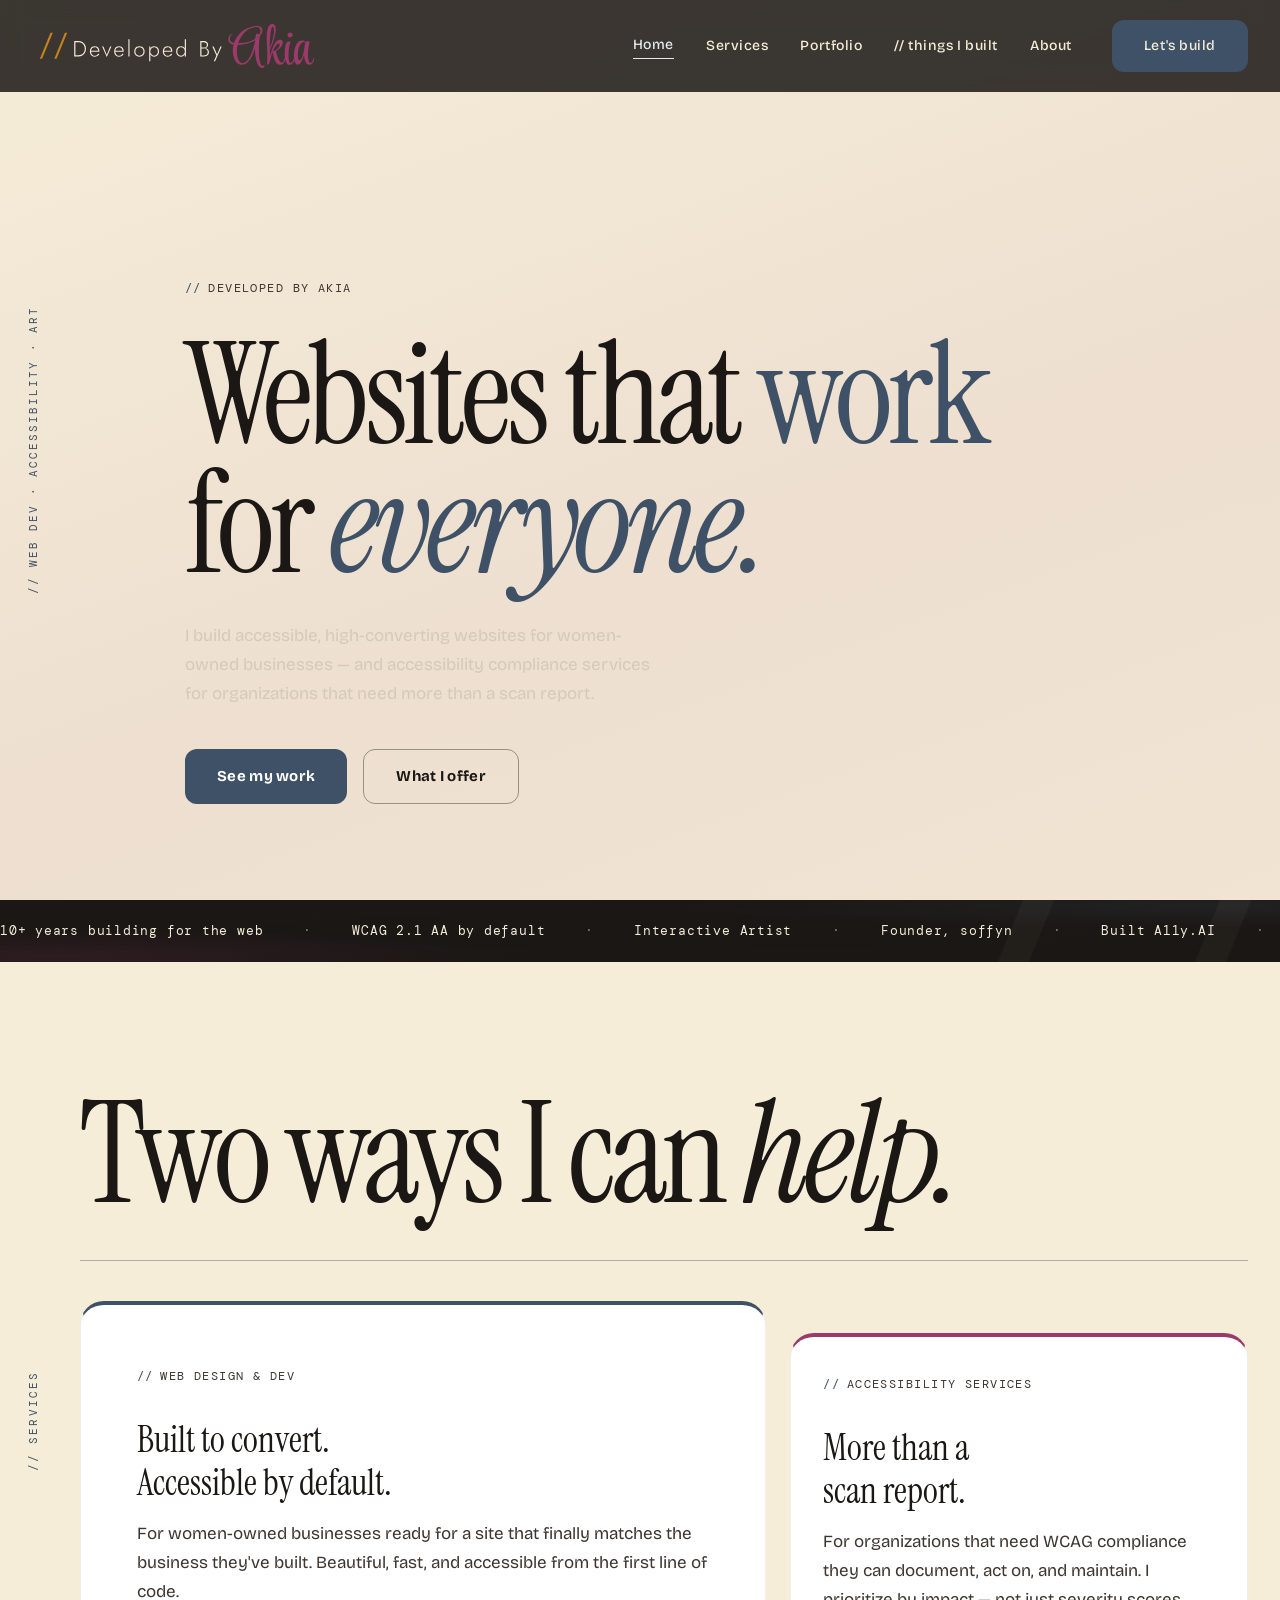
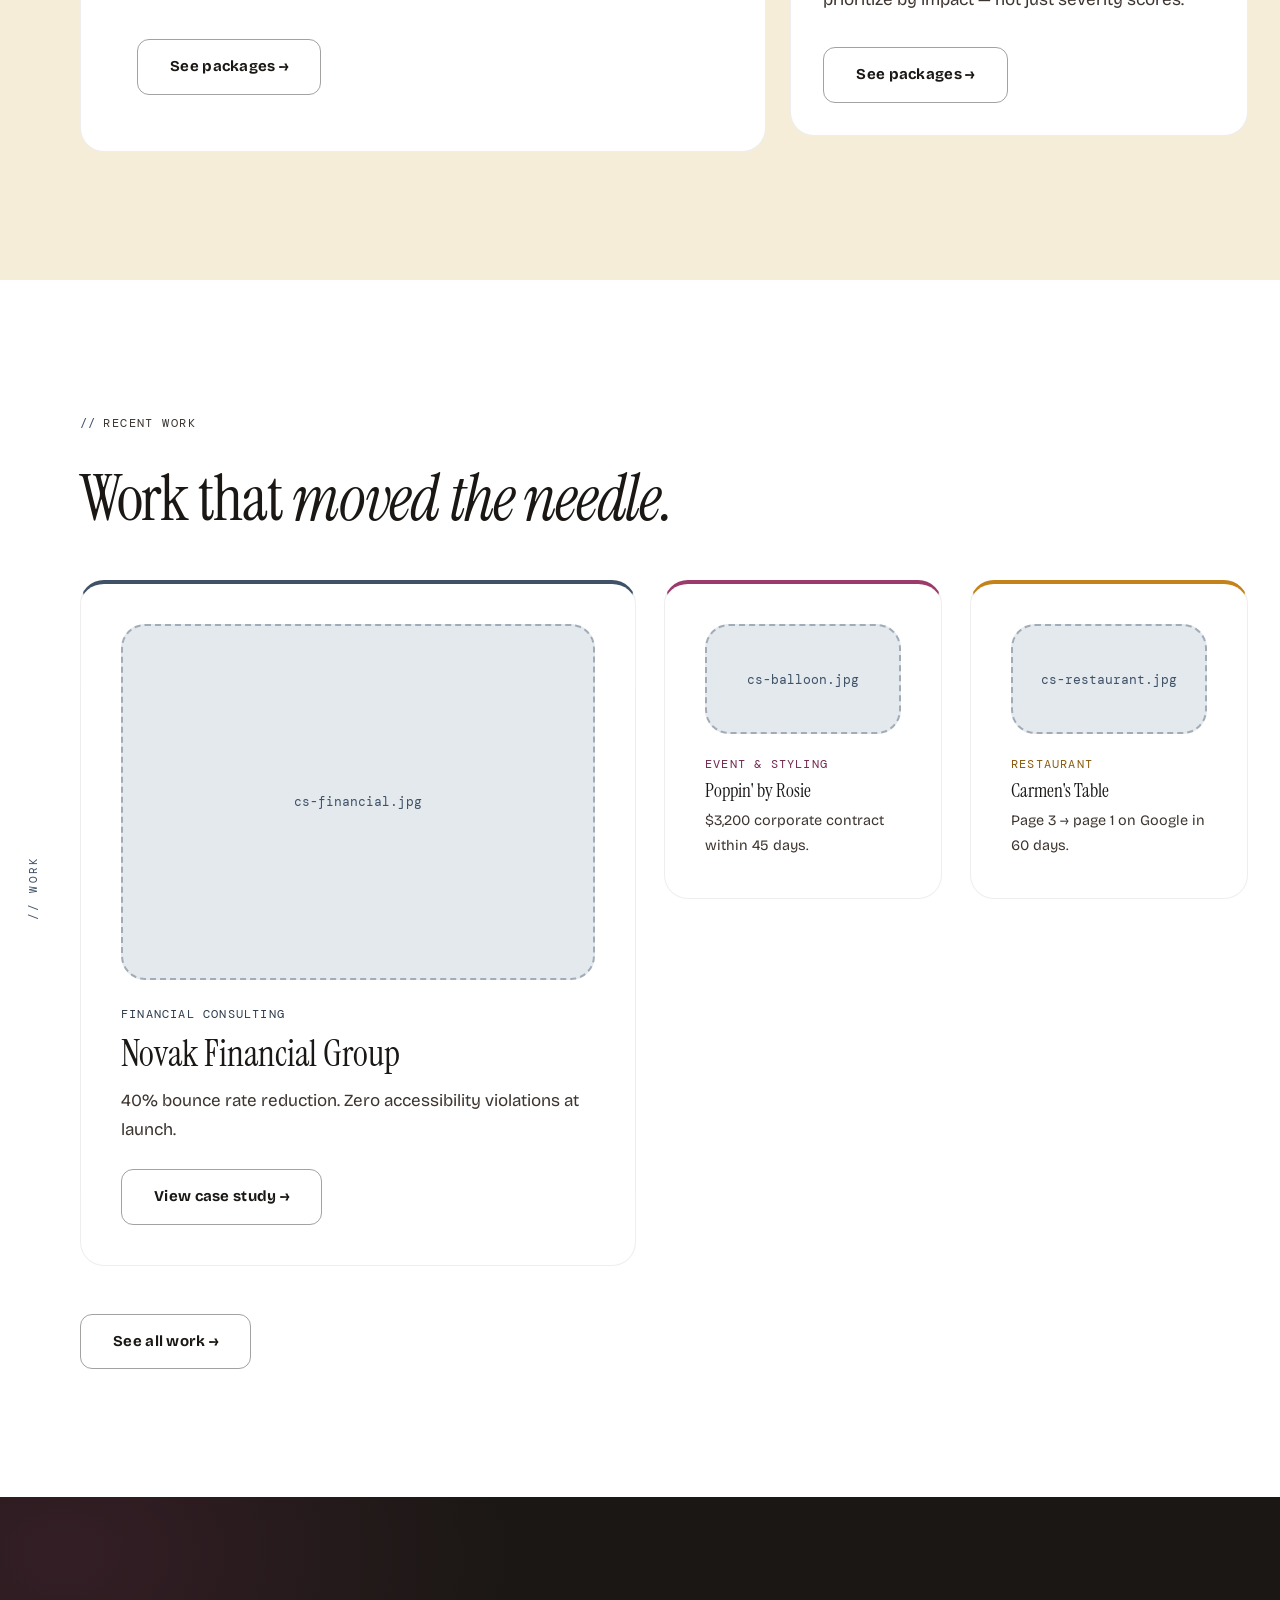
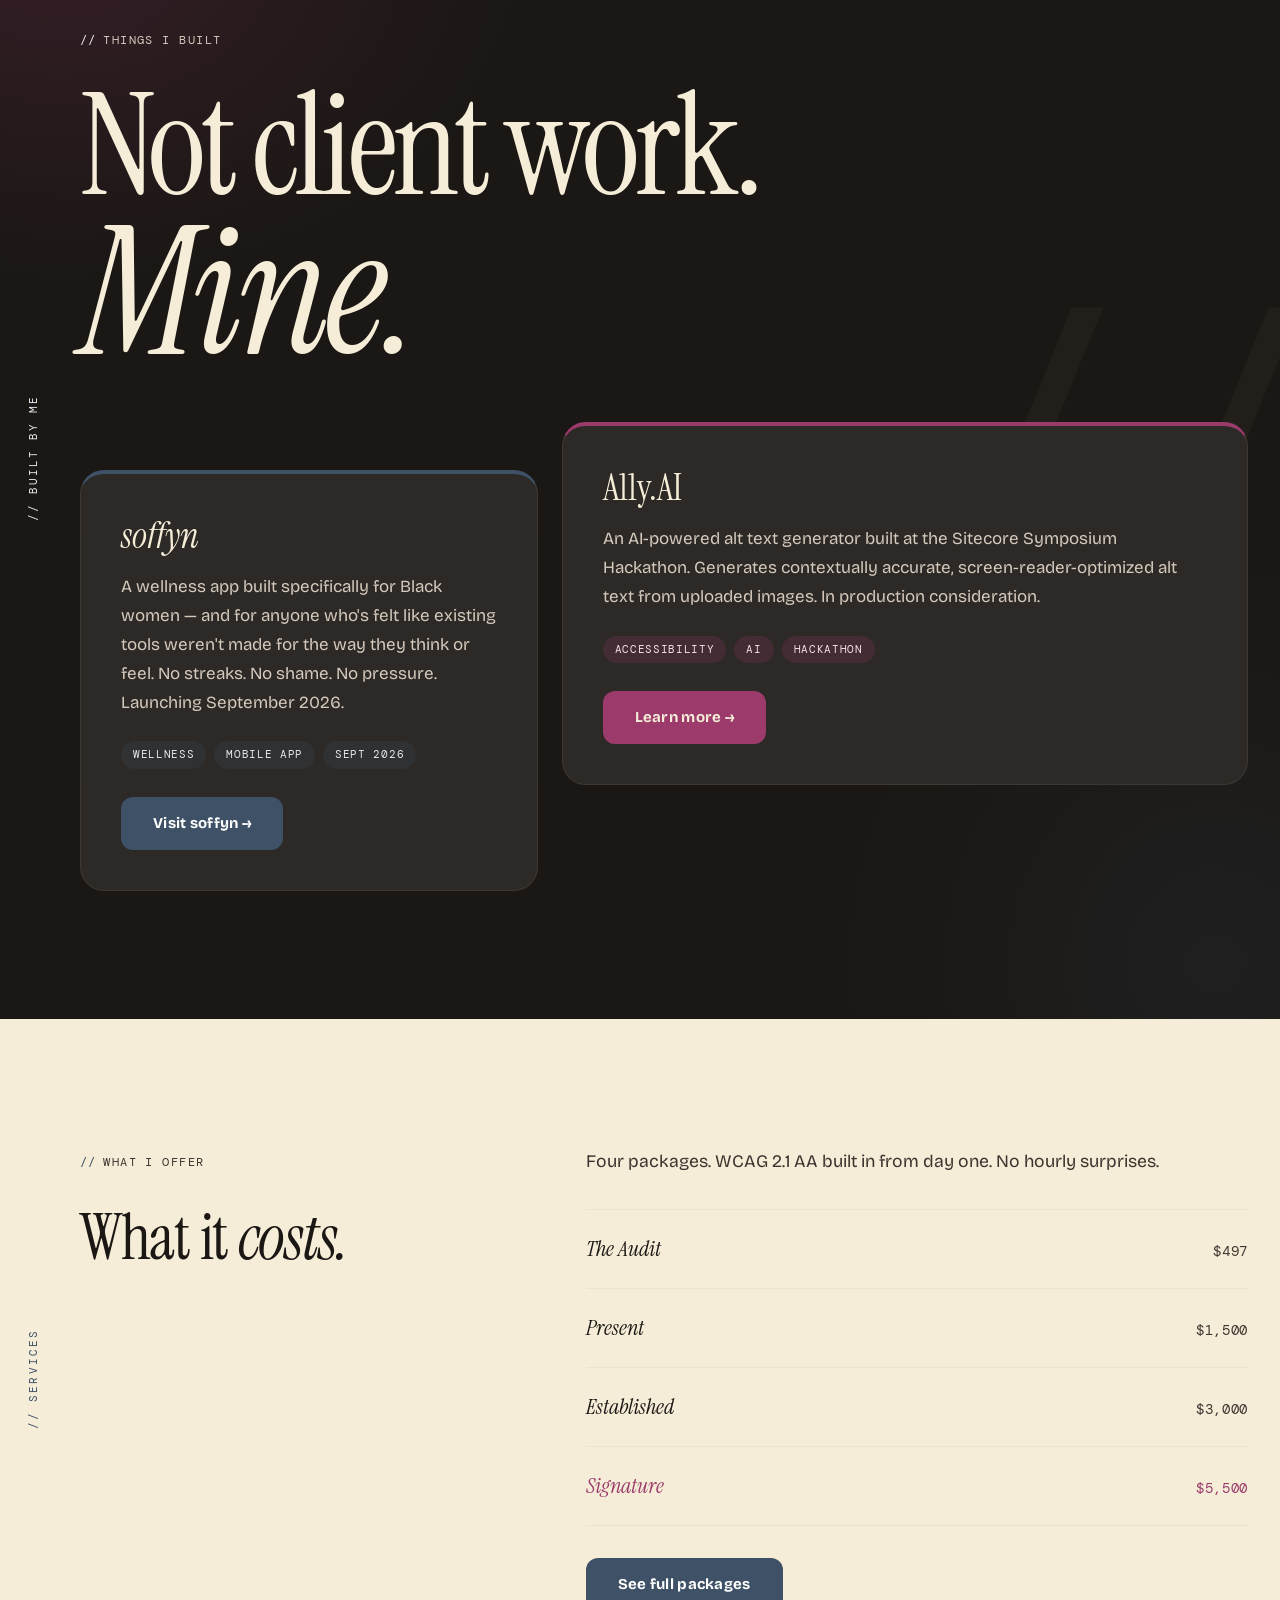
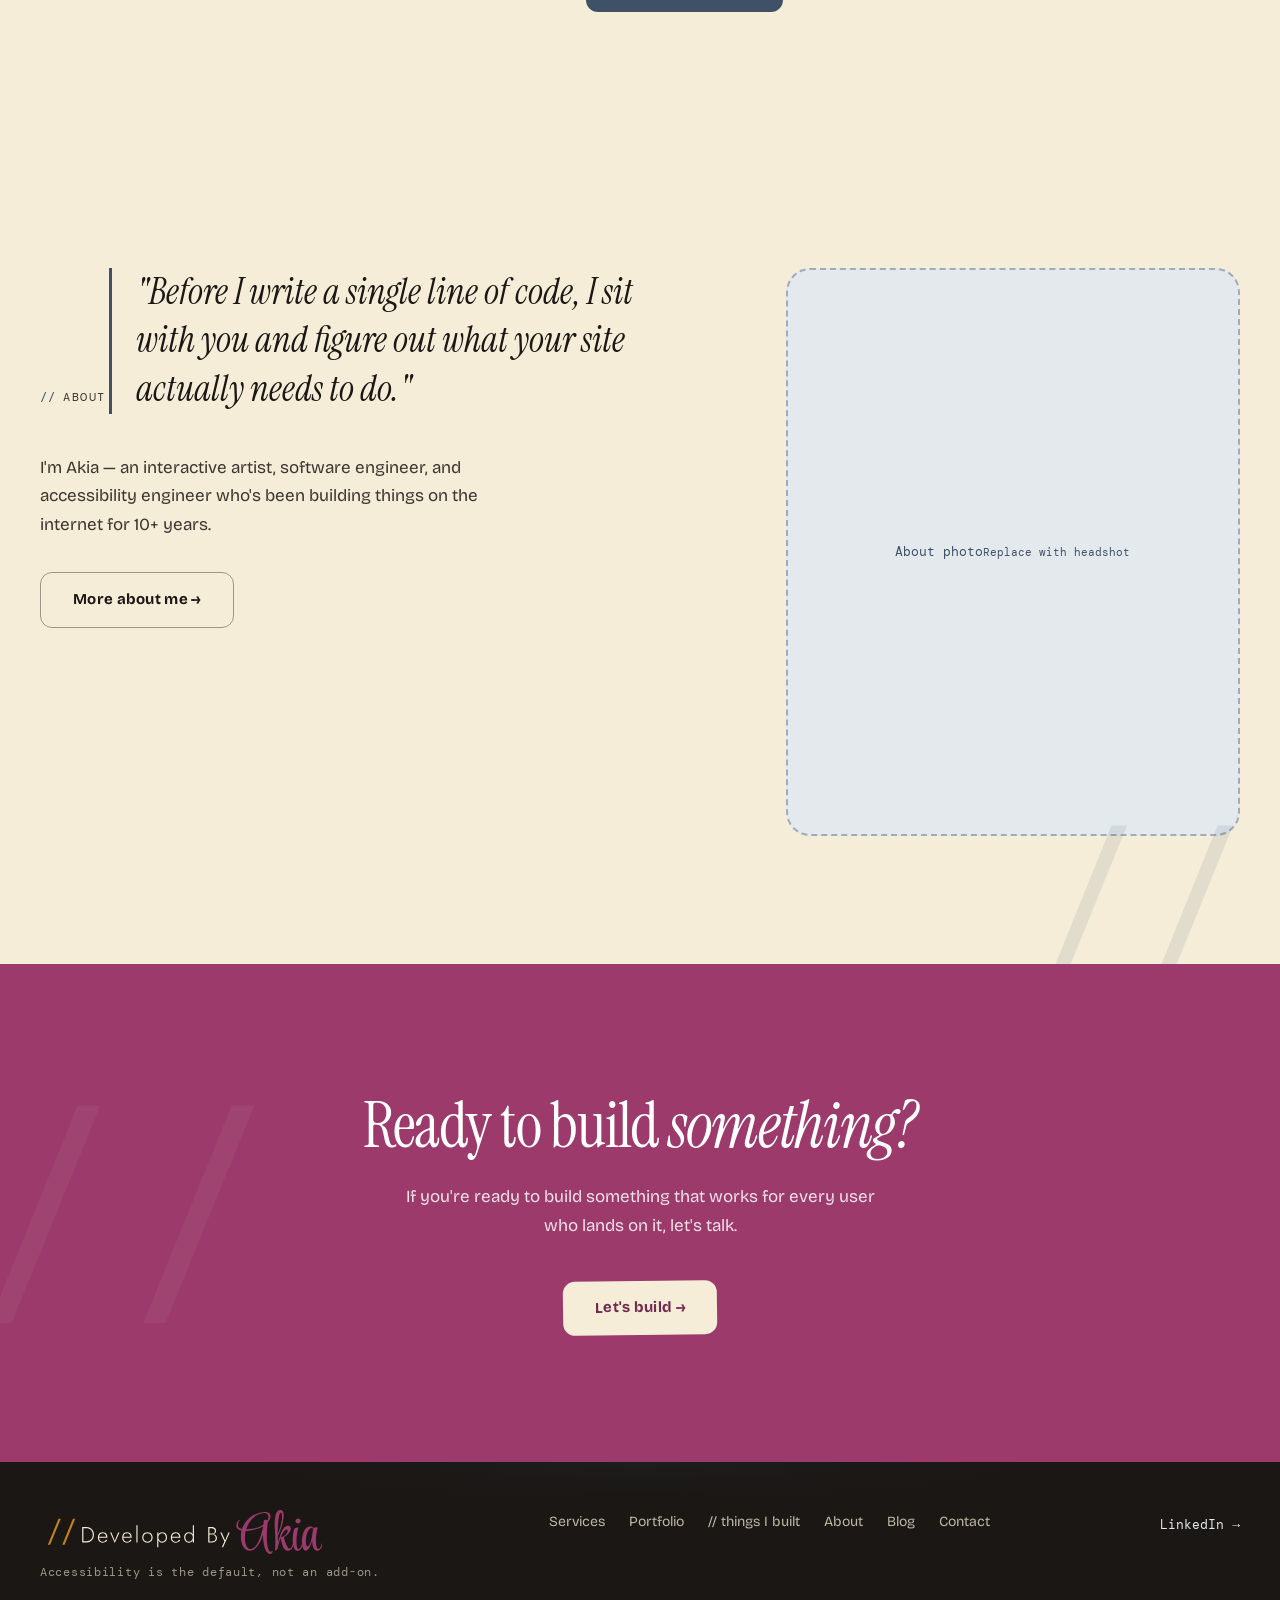
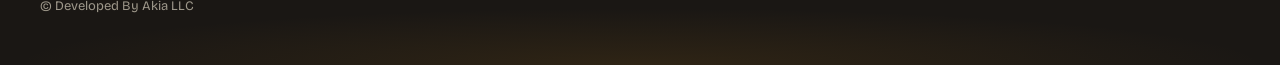
==== commit c09cfec0: "logo change" ====
--- a/index.html
+++ b/index.html
@@ -47,7 +47,7 @@
 
     <header class="site-header" id="site-header" style="background: rgba(26,23,20,0.85); backdrop-filter: blur(12px);">
       <a href="/" class="logo" aria-label="Developed By Akia — home">
-        <img src="/assets/images/logo.svg" height="36" alt="Developed By Akia" style="display:block;">
+        <svg xmlns="http://www.w3.org/2000/svg" xmlns:xlink="http://www.w3.org/1999/xlink" viewBox="402 375 642 100" height="44" aria-hidden="true" focusable="false" style="display:block;"><defs><g/><clipPath id="clip-logo-h-a"><rect x="0" width="43" y="0" height="91"/></clipPath><clipPath id="clip-logo-h-b"><rect x="0" width="43" y="0" height="91"/></clipPath></defs><g fill="#f5edd8" fill-opacity="1"><g transform="translate(493.718206, 448.883641)"><g><path d="M 4.203125 -35 L 4.203125 0 L 6.953125 0 L 6.953125 -35 Z M 13.703125 0 C 17.097656 0 20.085938 -0.734375 22.671875 -2.203125 C 25.253906 -3.671875 27.269531 -5.710938 28.71875 -8.328125 C 30.175781 -10.941406 30.90625 -14 30.90625 -17.5 C 30.90625 -21 30.175781 -24.054688 28.71875 -26.671875 C 27.269531 -29.285156 25.253906 -31.328125 22.671875 -32.796875 C 20.085938 -34.265625 17.097656 -35 13.703125 -35 L 5.703125 -35 L 5.703125 -32.25 L 13.703125 -32.25 C 15.867188 -32.25 17.84375 -31.898438 19.625 -31.203125 C 21.40625 -30.503906 22.925781 -29.507812 24.1875 -28.21875 C 25.457031 -26.9375 26.4375 -25.382812 27.125 -23.5625 C 27.8125 -21.75 28.15625 -19.726562 28.15625 -17.5 C 28.15625 -15.269531 27.8125 -13.242188 27.125 -11.421875 C 26.4375 -9.609375 25.457031 -8.054688 24.1875 -6.765625 C 22.925781 -5.484375 21.40625 -4.492188 19.625 -3.796875 C 17.84375 -3.097656 15.867188 -2.75 13.703125 -2.75 L 5.703125 -2.75 L 5.703125 0 Z M 13.703125 0 "/></g></g></g><g fill="#f5edd8" fill-opacity="1"><g transform="translate(531.613035, 448.883641)"><g><path d="M 12.59375 0.5 C 14.894531 0.5 16.90625 0.0234375 18.625 -0.921875 C 20.34375 -1.867188 21.851562 -3.34375 23.15625 -5.34375 L 21.046875 -6.703125 C 20.015625 -5.066406 18.835938 -3.863281 17.515625 -3.09375 C 16.203125 -2.332031 14.664062 -1.953125 12.90625 -1.953125 C 11.238281 -1.953125 9.78125 -2.347656 8.53125 -3.140625 C 7.28125 -3.941406 6.3125 -5.078125 5.625 -6.546875 C 4.9375 -8.015625 4.59375 -9.734375 4.59375 -11.703125 C 4.59375 -13.628906 4.941406 -15.300781 5.640625 -16.71875 C 6.347656 -18.132812 7.328125 -19.234375 8.578125 -20.015625 C 9.828125 -20.804688 11.300781 -21.203125 13 -21.203125 C 14.46875 -21.203125 15.785156 -20.847656 16.953125 -20.140625 C 18.117188 -19.441406 19.039062 -18.476562 19.71875 -17.25 C 20.40625 -16.019531 20.75 -14.617188 20.75 -13.046875 C 20.75 -12.785156 20.707031 -12.507812 20.625 -12.21875 C 20.539062 -11.9375 20.46875 -11.710938 20.40625 -11.546875 L 21.5 -13.09375 L 3.59375 -13.09375 L 3.59375 -10.84375 L 23.453125 -10.84375 C 23.484375 -11.007812 23.503906 -11.207031 23.515625 -11.4375 C 23.535156 -11.675781 23.546875 -11.894531 23.546875 -12.09375 C 23.546875 -14.332031 23.101562 -16.304688 22.21875 -18.015625 C 21.34375 -19.734375 20.113281 -21.078125 18.53125 -22.046875 C 16.945312 -23.015625 15.101562 -23.5 13 -23.5 C 10.832031 -23.5 8.914062 -22.988281 7.25 -21.96875 C 5.582031 -20.957031 4.28125 -19.550781 3.34375 -17.75 C 2.414062 -15.945312 1.953125 -13.878906 1.953125 -11.546875 C 1.953125 -9.210938 2.410156 -7.132812 3.328125 -5.3125 C 4.242188 -3.5 5.5 -2.078125 7.09375 -1.046875 C 8.695312 -0.015625 10.53125 0.5 12.59375 0.5 Z M 12.59375 0.5 "/></g></g></g><g fill="#f5edd8" fill-opacity="1"><g transform="translate(561.159113, 448.883641)"><g><path d="M 0.203125 -23 L 10.796875 1.34375 L 21.40625 -23 L 18.453125 -23 L 10.796875 -4.25 L 3.15625 -23 Z M 0.203125 -23 "/></g></g></g><g fill="#f5edd8" fill-opacity="1"><g transform="translate(586.805801, 448.883641)"><g><path d="M 12.59375 0.5 C 14.894531 0.5 16.90625 0.0234375 18.625 -0.921875 C 20.34375 -1.867188 21.851562 -3.34375 23.15625 -5.34375 L 21.046875 -6.703125 C 20.015625 -5.066406 18.835938 -3.863281 17.515625 -3.09375 C 16.203125 -2.332031 14.664062 -1.953125 12.90625 -1.953125 C 11.238281 -1.953125 9.78125 -2.347656 8.53125 -3.140625 C 7.28125 -3.941406 6.3125 -5.078125 5.625 -6.546875 C 4.9375 -8.015625 4.59375 -9.734375 4.59375 -11.703125 C 4.59375 -13.628906 4.941406 -15.300781 5.640625 -16.71875 C 6.347656 -18.132812 7.328125 -19.234375 8.578125 -20.015625 C 9.828125 -20.804688 11.300781 -21.203125 13 -21.203125 C 14.46875 -21.203125 15.785156 -20.847656 16.953125 -20.140625 C 18.117188 -19.441406 19.039062 -18.476562 19.71875 -17.25 C 20.40625 -16.019531 20.75 -14.617188 20.75 -13.046875 C 20.75 -12.785156 20.707031 -12.507812 20.625 -12.21875 C 20.539062 -11.9375 20.46875 -11.710938 20.40625 -11.546875 L 21.5 -13.09375 L 3.59375 -13.09375 L 3.59375 -10.84375 L 23.453125 -10.84375 C 23.484375 -11.007812 23.503906 -11.207031 23.515625 -11.4375 C 23.535156 -11.675781 23.546875 -11.894531 23.546875 -12.09375 C 23.546875 -14.332031 23.101562 -16.304688 22.21875 -18.015625 C 21.34375 -19.734375 20.113281 -21.078125 18.53125 -22.046875 C 16.945312 -23.015625 15.101562 -23.5 13 -23.5 C 10.832031 -23.5 8.914062 -22.988281 7.25 -21.96875 C 5.582031 -20.957031 4.28125 -19.550781 3.34375 -17.75 C 2.414062 -15.945312 1.953125 -13.878906 1.953125 -11.546875 C 1.953125 -9.210938 2.410156 -7.132812 3.328125 -5.3125 C 4.242188 -3.5 5.5 -2.078125 7.09375 -1.046875 C 8.695312 -0.015625 10.53125 0.5 12.59375 0.5 Z M 12.59375 0.5 "/></g></g></g><g fill="#f5edd8" fill-opacity="1"><g transform="translate(617.1018, 448.883641)"><g><path d="M 3.953125 -39 L 3.953125 0 L 6.546875 0 L 6.546875 -39 Z M 3.953125 -39 "/></g></g></g><g fill="#f5edd8" fill-opacity="1"><g transform="translate(632.400124, 448.883641)"><g><path d="M 1.953125 -11.5 C 1.953125 -9.195312 2.46875 -7.132812 3.5 -5.3125 C 4.53125 -3.5 5.9375 -2.078125 7.71875 -1.046875 C 9.507812 -0.015625 11.519531 0.5 13.75 0.5 C 15.976562 0.5 17.984375 -0.015625 19.765625 -1.046875 C 21.554688 -2.078125 22.96875 -3.5 24 -5.3125 C 25.03125 -7.132812 25.546875 -9.195312 25.546875 -11.5 C 25.546875 -13.832031 25.03125 -15.898438 24 -17.703125 C 22.96875 -19.503906 21.554688 -20.921875 19.765625 -21.953125 C 17.984375 -22.984375 15.976562 -23.5 13.75 -23.5 C 11.519531 -23.5 9.507812 -22.984375 7.71875 -21.953125 C 5.9375 -20.921875 4.53125 -19.503906 3.5 -17.703125 C 2.46875 -15.898438 1.953125 -13.832031 1.953125 -11.5 Z M 4.59375 -11.5 C 4.59375 -13.363281 4.992188 -15.007812 5.796875 -16.4375 C 6.597656 -17.875 7.691406 -19 9.078125 -19.8125 C 10.460938 -20.632812 12.019531 -21.046875 13.75 -21.046875 C 15.476562 -21.046875 17.035156 -20.632812 18.421875 -19.8125 C 19.804688 -19 20.898438 -17.867188 21.703125 -16.421875 C 22.503906 -14.972656 22.90625 -13.332031 22.90625 -11.5 C 22.90625 -9.632812 22.503906 -7.984375 21.703125 -6.546875 C 20.898438 -5.117188 19.804688 -3.992188 18.421875 -3.171875 C 17.035156 -2.359375 15.476562 -1.953125 13.75 -1.953125 C 12.019531 -1.953125 10.460938 -2.359375 9.078125 -3.171875 C 7.691406 -3.992188 6.597656 -5.117188 5.796875 -6.546875 C 4.992188 -7.984375 4.59375 -9.632812 4.59375 -11.5 Z M 4.59375 -11.5 "/></g></g></g><g fill="#f5edd8" fill-opacity="1"><g transform="translate(664.695817, 448.883641)"><g><path d="M 6.296875 11 L 6.296875 -23 L 3.703125 -23 L 3.703125 11 Z M 25.953125 -11.5 C 25.953125 -14 25.457031 -16.140625 24.46875 -17.921875 C 23.488281 -19.703125 22.15625 -21.078125 20.46875 -22.046875 C 18.789062 -23.015625 16.914062 -23.5 14.84375 -23.5 C 12.914062 -23.5 11.21875 -22.972656 9.75 -21.921875 C 8.28125 -20.867188 7.132812 -19.441406 6.3125 -17.640625 C 5.5 -15.847656 5.09375 -13.800781 5.09375 -11.5 C 5.09375 -9.226562 5.5 -7.1875 6.3125 -5.375 C 7.132812 -3.5625 8.28125 -2.128906 9.75 -1.078125 C 11.21875 -0.0234375 12.914062 0.5 14.84375 0.5 C 16.914062 0.5 18.789062 0.015625 20.46875 -0.953125 C 22.15625 -1.921875 23.488281 -3.300781 24.46875 -5.09375 C 25.457031 -6.894531 25.953125 -9.03125 25.953125 -11.5 Z M 23.34375 -11.5 C 23.34375 -9.5 22.941406 -7.78125 22.140625 -6.34375 C 21.347656 -4.914062 20.285156 -3.828125 18.953125 -3.078125 C 17.617188 -2.328125 16.132812 -1.953125 14.5 -1.953125 C 13.101562 -1.953125 11.769531 -2.367188 10.5 -3.203125 C 9.226562 -4.035156 8.207031 -5.164062 7.4375 -6.59375 C 6.675781 -8.03125 6.296875 -9.664062 6.296875 -11.5 C 6.296875 -13.332031 6.675781 -14.960938 7.4375 -16.390625 C 8.207031 -17.828125 9.226562 -18.960938 10.5 -19.796875 C 11.769531 -20.628906 13.101562 -21.046875 14.5 -21.046875 C 16.132812 -21.046875 17.617188 -20.671875 18.953125 -19.921875 C 20.285156 -19.171875 21.347656 -18.078125 22.140625 -16.640625 C 22.941406 -15.210938 23.34375 -13.5 23.34375 -11.5 Z M 23.34375 -11.5 "/></g></g></g><g fill="#f5edd8" fill-opacity="1"><g transform="translate(697.391436, 448.883641)"><g><path d="M 12.59375 0.5 C 14.894531 0.5 16.90625 0.0234375 18.625 -0.921875 C 20.34375 -1.867188 21.851562 -3.34375 23.15625 -5.34375 L 21.046875 -6.703125 C 20.015625 -5.066406 18.835938 -3.863281 17.515625 -3.09375 C 16.203125 -2.332031 14.664062 -1.953125 12.90625 -1.953125 C 11.238281 -1.953125 9.78125 -2.347656 8.53125 -3.140625 C 7.28125 -3.941406 6.3125 -5.078125 5.625 -6.546875 C 4.9375 -8.015625 4.59375 -9.734375 4.59375 -11.703125 C 4.59375 -13.628906 4.941406 -15.300781 5.640625 -16.71875 C 6.347656 -18.132812 7.328125 -19.234375 8.578125 -20.015625 C 9.828125 -20.804688 11.300781 -21.203125 13 -21.203125 C 14.46875 -21.203125 15.785156 -20.847656 16.953125 -20.140625 C 18.117188 -19.441406 19.039062 -18.476562 19.71875 -17.25 C 20.40625 -16.019531 20.75 -14.617188 20.75 -13.046875 C 20.75 -12.785156 20.707031 -12.507812 20.625 -12.21875 C 20.539062 -11.9375 20.46875 -11.710938 20.40625 -11.546875 L 21.5 -13.09375 L 3.59375 -13.09375 L 3.59375 -10.84375 L 23.453125 -10.84375 C 23.484375 -11.007812 23.503906 -11.207031 23.515625 -11.4375 C 23.535156 -11.675781 23.546875 -11.894531 23.546875 -12.09375 C 23.546875 -14.332031 23.101562 -16.304688 22.21875 -18.015625 C 21.34375 -19.734375 20.113281 -21.078125 18.53125 -22.046875 C 16.945312 -23.015625 15.101562 -23.5 13 -23.5 C 10.832031 -23.5 8.914062 -22.988281 7.25 -21.96875 C 5.582031 -20.957031 4.28125 -19.550781 3.34375 -17.75 C 2.414062 -15.945312 1.953125 -13.878906 1.953125 -11.546875 C 1.953125 -9.210938 2.410156 -7.132812 3.328125 -5.3125 C 4.242188 -3.5 5.5 -2.078125 7.09375 -1.046875 C 8.695312 -0.015625 10.53125 0.5 12.59375 0.5 Z M 12.59375 0.5 "/></g></g></g><g fill="#f5edd8" fill-opacity="1"><g transform="translate(727.687446, 448.883641)"><g><path d="M 21.59375 -39 L 21.59375 0 L 24.203125 0 L 24.203125 -39 Z M 1.953125 -11.5 C 1.953125 -9.03125 2.453125 -6.894531 3.453125 -5.09375 C 4.453125 -3.300781 5.789062 -1.921875 7.46875 -0.953125 C 9.15625 0.015625 11.015625 0.5 13.046875 0.5 C 15.046875 0.5 16.757812 -0.0234375 18.1875 -1.078125 C 19.625 -2.128906 20.75 -3.5625 21.5625 -5.375 C 22.382812 -7.1875 22.796875 -9.226562 22.796875 -11.5 C 22.796875 -13.800781 22.382812 -15.847656 21.5625 -17.640625 C 20.75 -19.441406 19.625 -20.867188 18.1875 -21.921875 C 16.757812 -22.972656 15.046875 -23.5 13.046875 -23.5 C 11.015625 -23.5 9.15625 -23.015625 7.46875 -22.046875 C 5.789062 -21.078125 4.453125 -19.703125 3.453125 -17.921875 C 2.453125 -16.140625 1.953125 -14 1.953125 -11.5 Z M 4.59375 -11.5 C 4.59375 -13.5 4.984375 -15.210938 5.765625 -16.640625 C 6.554688 -18.078125 7.625 -19.171875 8.96875 -19.921875 C 10.320312 -20.671875 11.800781 -21.046875 13.40625 -21.046875 C 14.832031 -21.046875 16.171875 -20.628906 17.421875 -19.796875 C 18.671875 -18.960938 19.675781 -17.828125 20.4375 -16.390625 C 21.207031 -14.960938 21.59375 -13.332031 21.59375 -11.5 C 21.59375 -9.664062 21.207031 -8.03125 20.4375 -6.59375 C 19.675781 -5.164062 18.671875 -4.035156 17.421875 -3.203125 C 16.171875 -2.367188 14.832031 -1.953125 13.40625 -1.953125 C 11.800781 -1.953125 10.320312 -2.328125 8.96875 -3.078125 C 7.625 -3.828125 6.554688 -4.914062 5.765625 -6.34375 C 4.984375 -7.78125 4.59375 -9.5 4.59375 -11.5 Z M 4.59375 -11.5 "/></g></g></g><g fill="#f5edd8" fill-opacity="1"><g transform="translate(760.383076, 448.883641)"><g/></g></g><g fill="#f5edd8" fill-opacity="1"><g transform="translate(780.180689, 448.883641)"><g><path d="M 6.34375 -18.796875 L 12 -18.796875 C 13.96875 -18.796875 15.703125 -19.085938 17.203125 -19.671875 C 18.703125 -20.253906 19.875 -21.117188 20.71875 -22.265625 C 21.570312 -23.421875 22 -24.847656 22 -26.546875 C 22 -28.410156 21.582031 -29.96875 20.75 -31.21875 C 19.914062 -32.46875 18.738281 -33.410156 17.21875 -34.046875 C 15.707031 -34.679688 13.898438 -35 11.796875 -35 L 4.203125 -35 L 4.203125 0 L 12.296875 0 C 14.566406 0 16.578125 -0.363281 18.328125 -1.09375 C 20.078125 -1.832031 21.453125 -2.953125 22.453125 -4.453125 C 23.453125 -5.953125 23.953125 -7.851562 23.953125 -10.15625 C 23.953125 -11.75 23.625 -13.132812 22.96875 -14.3125 C 22.320312 -15.5 21.457031 -16.476562 20.375 -17.25 C 19.289062 -18.019531 18.066406 -18.59375 16.703125 -18.96875 C 15.335938 -19.351562 13.9375 -19.546875 12.5 -19.546875 L 6.34375 -19.546875 L 6.34375 -17.953125 L 12.296875 -17.953125 C 13.492188 -17.953125 14.617188 -17.785156 15.671875 -17.453125 C 16.722656 -17.117188 17.664062 -16.625 18.5 -15.96875 C 19.332031 -15.320312 19.984375 -14.523438 20.453125 -13.578125 C 20.921875 -12.628906 21.15625 -11.535156 21.15625 -10.296875 C 21.15625 -8.566406 20.785156 -7.125 20.046875 -5.96875 C 19.316406 -4.820312 18.285156 -3.945312 16.953125 -3.34375 C 15.617188 -2.75 14.066406 -2.453125 12.296875 -2.453125 L 6.953125 -2.453125 L 6.953125 -32.546875 L 11.796875 -32.546875 C 14.066406 -32.546875 15.875 -32.003906 17.21875 -30.921875 C 18.570312 -29.835938 19.25 -28.332031 19.25 -26.40625 C 19.25 -25.03125 18.914062 -23.898438 18.25 -23.015625 C 17.582031 -22.140625 16.679688 -21.484375 15.546875 -21.046875 C 14.410156 -20.617188 13.160156 -20.40625 11.796875 -20.40625 L 6.34375 -20.40625 Z M 6.34375 -18.796875 "/></g></g></g><g fill="#f5edd8" fill-opacity="1"><g transform="translate(811.626533, 448.883641)"><g><path d="M 21.5 -23 L 18.59375 -23 L 10.453125 -3.5 L 11.65625 -3.40625 L 3.296875 -23 L 0.203125 -23 L 9.5 -2.34375 L 3.59375 11 L 6.5 11 Z M 21.5 -23 "/></g></g></g><g fill="#9b3a6b" fill-opacity="1"><g transform="translate(850.336839, 467.009969)"><g><path d="M 80.09375 1.6875 L 80.09375 2.546875 C 80.09375 6.171875 78.359375 7.984375 74.890625 7.984375 L 74.15625 7.984375 C 71.65625 7.742188 69.476562 6.515625 67.625 4.296875 C 65.769531 2.078125 64.21875 -0.863281 62.96875 -4.53125 C 61.71875 -8.207031 60.734375 -12.265625 60.015625 -16.703125 C 59.523438 -19.765625 59.140625 -22.925781 58.859375 -26.1875 C 58.578125 -29.457031 58.394531 -32.742188 58.3125 -36.046875 C 57.1875 -32.015625 55.753906 -27.984375 54.015625 -23.953125 C 52.285156 -19.921875 50.289062 -16.191406 48.03125 -12.765625 C 45.769531 -9.335938 43.285156 -6.472656 40.578125 -4.171875 C 37.878906 -1.867188 34.957031 -0.4375 31.8125 0.125 C 30.601562 0.363281 29.394531 0.484375 28.1875 0.484375 C 23.832031 0.484375 20.160156 -0.984375 17.171875 -3.921875 C 14.191406 -6.867188 11.9375 -10.78125 10.40625 -15.65625 C 8.875 -20.539062 8.109375 -25.847656 8.109375 -31.578125 C 8.109375 -32.140625 8.128906 -32.703125 8.171875 -33.265625 C 8.210938 -33.835938 8.234375 -34.40625 8.234375 -34.96875 C 8.472656 -38.507812 8.953125 -41.894531 9.671875 -45.125 C 6.203125 -45.769531 3.359375 -47.0625 1.140625 -49 C -1.066406 -50.9375 -2.171875 -53.757812 -2.171875 -57.46875 C -2.171875 -59.726562 -1.609375 -61.925781 -0.484375 -64.0625 C 0.640625 -66.195312 2.332031 -67.867188 4.59375 -69.078125 C 4.757812 -69.160156 4.921875 -69.203125 5.078125 -69.203125 C 5.566406 -69.203125 5.8125 -68.960938 5.8125 -68.484375 C 5.8125 -67.992188 5.609375 -67.628906 5.203125 -67.390625 C 3.910156 -66.503906 2.984375 -65.171875 2.421875 -63.390625 C 1.859375 -61.617188 1.578125 -59.847656 1.578125 -58.078125 C 1.578125 -55.410156 2.398438 -53.3125 4.046875 -51.78125 C 5.703125 -50.25 7.941406 -49.203125 10.765625 -48.640625 C 13.109375 -55.816406 16.675781 -62.144531 21.46875 -67.625 C 26.269531 -73.113281 31.851562 -77.550781 38.21875 -80.9375 C 44.59375 -84.320312 51.171875 -86.378906 57.953125 -87.109375 C 58.753906 -87.191406 59.519531 -87.25 60.25 -87.28125 C 60.976562 -87.320312 61.664062 -87.34375 62.3125 -87.34375 C 67.0625 -87.34375 70.460938 -86.4375 72.515625 -84.625 C 74.578125 -82.8125 75.609375 -80.570312 75.609375 -77.90625 C 75.609375 -75.164062 74.722656 -72.222656 72.953125 -69.078125 C 72.390625 -68.191406 71.804688 -67.304688 71.203125 -66.421875 C 70.597656 -65.535156 69.972656 -64.6875 69.328125 -63.875 C 68.921875 -60.726562 68.453125 -56.269531 67.921875 -50.5 C 67.398438 -44.738281 67.140625 -38.59375 67.140625 -32.0625 C 67.140625 -29.476562 67.179688 -26.894531 67.265625 -24.3125 C 67.347656 -21.738281 67.550781 -19.160156 67.875 -16.578125 C 68.195312 -13.910156 68.679688 -11.066406 69.328125 -8.046875 C 69.972656 -5.023438 70.816406 -2.421875 71.859375 -0.234375 C 72.910156 1.941406 74.160156 3.066406 75.609375 3.140625 L 75.859375 3.140625 C 76.503906 3.222656 77.085938 3.039062 77.609375 2.59375 C 78.128906 2.15625 78.429688 1.691406 78.515625 1.203125 C 78.597656 0.640625 78.84375 0.359375 79.25 0.359375 C 79.8125 0.359375 80.09375 0.800781 80.09375 1.6875 Z M 58.671875 -53.359375 L 58.796875 -55.171875 C 54.921875 -52.828125 50.6875 -50.890625 46.09375 -49.359375 C 41.5 -47.828125 36.898438 -46.675781 32.296875 -45.90625 C 27.703125 -45.144531 23.304688 -44.679688 19.109375 -44.515625 C 18.390625 -41.773438 17.90625 -38.992188 17.65625 -36.171875 C 17.582031 -35.046875 17.523438 -33.9375 17.484375 -32.84375 C 17.441406 -31.757812 17.421875 -30.648438 17.421875 -29.515625 C 17.421875 -24.753906 17.882812 -20.359375 18.8125 -16.328125 C 19.738281 -12.296875 21.171875 -9.085938 23.109375 -6.703125 C 25.046875 -4.328125 27.460938 -3.140625 30.359375 -3.140625 C 30.679688 -3.140625 31.003906 -3.160156 31.328125 -3.203125 C 31.648438 -3.242188 31.972656 -3.304688 32.296875 -3.390625 C 34.960938 -3.867188 37.484375 -5.335938 39.859375 -7.796875 C 42.242188 -10.265625 44.441406 -13.375 46.453125 -17.125 C 48.472656 -20.875 50.289062 -24.90625 51.90625 -29.21875 C 53.519531 -33.53125 54.847656 -37.828125 55.890625 -42.109375 C 56.378906 -44.117188 56.882812 -46.070312 57.40625 -47.96875 C 57.925781 -49.863281 58.347656 -51.660156 58.671875 -53.359375 Z M 59.15625 -58.4375 C 59.320312 -60.445312 59.546875 -62.316406 59.828125 -64.046875 C 60.109375 -65.785156 60.410156 -67.34375 60.734375 -68.71875 C 60.816406 -68.957031 61.195312 -69.175781 61.875 -69.375 C 62.5625 -69.582031 63.351562 -69.6875 64.25 -69.6875 C 64.96875 -69.6875 65.707031 -69.601562 66.46875 -69.4375 C 67.238281 -69.28125 67.945312 -68.960938 68.59375 -68.484375 L 69.078125 -69.4375 C 70.367188 -72.019531 71.015625 -74.398438 71.015625 -76.578125 C 71.015625 -79.003906 70.1875 -81.019531 68.53125 -82.625 C 66.882812 -84.238281 64.242188 -85.046875 60.609375 -85.046875 C 60.128906 -85.046875 59.625 -85.023438 59.09375 -84.984375 C 58.570312 -84.953125 58.03125 -84.894531 57.46875 -84.8125 C 52.945312 -84.25 48.726562 -82.835938 44.8125 -80.578125 C 40.90625 -78.316406 37.335938 -75.472656 34.109375 -72.046875 C 30.890625 -68.617188 28.085938 -64.847656 25.703125 -60.734375 C 23.328125 -56.617188 21.453125 -52.382812 20.078125 -48.03125 C 24.191406 -48.1875 28.566406 -48.585938 33.203125 -49.234375 C 37.847656 -49.878906 42.425781 -50.945312 46.9375 -52.4375 C 51.457031 -53.9375 55.53125 -55.9375 59.15625 -58.4375 Z M 59.15625 -58.4375 "/></g></g></g><g fill="#9b3a6b" fill-opacity="1"><g transform="translate(933.686979, 467.009969)"><g><path d="M 8.828125 -33.640625 C 8.992188 -31.453125 9.113281 -29.085938 9.1875 -26.546875 C 9.269531 -24.015625 9.351562 -21.457031 9.4375 -18.875 C 10.320312 -22.5 11.429688 -26.445312 12.765625 -30.71875 C 14.097656 -35 15.691406 -39.09375 17.546875 -43 C 19.398438 -46.914062 21.535156 -50.125 23.953125 -52.625 C 26.367188 -55.125 29.070312 -56.375 32.0625 -56.375 C 34.644531 -56.375 36.335938 -55.609375 37.140625 -54.078125 C 37.953125 -52.546875 38.359375 -50.929688 38.359375 -49.234375 C 38.359375 -47.054688 37.507812 -44.695312 35.8125 -42.15625 C 34.113281 -39.625 32.070312 -37.285156 29.6875 -35.140625 C 27.3125 -33.003906 25 -31.375 22.75 -30.25 C 22.90625 -29.113281 23.265625 -27.5 23.828125 -25.40625 C 24.398438 -23.3125 25.085938 -21.050781 25.890625 -18.625 C 26.691406 -16.207031 27.632812 -13.910156 28.71875 -11.734375 C 29.8125 -9.554688 30.941406 -7.78125 32.109375 -6.40625 C 33.285156 -5.039062 34.519531 -4.359375 35.8125 -4.359375 C 36.9375 -4.359375 37.863281 -4.859375 38.59375 -5.859375 C 39.320312 -6.867188 39.882812 -7.78125 40.28125 -8.59375 C 41.332031 -10.851562 42.382812 -13.71875 43.4375 -17.1875 C 43.757812 -17.90625 44.082031 -18.265625 44.40625 -18.265625 C 44.800781 -18.265625 45 -17.78125 45 -16.8125 L 45 -16.328125 C 44.925781 -14.640625 44.546875 -12.722656 43.859375 -10.578125 C 43.171875 -8.441406 42.265625 -6.488281 41.140625 -4.71875 C 40.171875 -3.1875 39 -1.9375 37.625 -0.96875 C 36.25 0 34.71875 0.523438 33.03125 0.609375 L 32.296875 0.609375 C 29.078125 0.609375 26.578125 -0.316406 24.796875 -2.171875 C 23.023438 -4.023438 21.535156 -6.40625 20.328125 -9.3125 C 19.441406 -11.414062 18.632812 -13.71875 17.90625 -16.21875 C 17.175781 -18.71875 16.585938 -21.054688 16.140625 -23.234375 C 15.703125 -25.410156 15.40625 -27.101562 15.25 -28.3125 C 15.25 -28.46875 15.265625 -28.566406 15.296875 -28.609375 C 15.335938 -28.648438 15.359375 -28.710938 15.359375 -28.796875 L 15.25 -28.796875 C 13.71875 -24.597656 12.40625 -20.503906 11.3125 -16.515625 C 10.21875 -12.523438 9.472656 -9.476562 9.078125 -7.375 C 9.078125 -7.21875 8.992188 -7.054688 8.828125 -6.890625 C 8.585938 -4.878906 8.144531 -3.429688 7.5 -2.546875 C 6.125 -0.523438 4.390625 0.484375 2.296875 0.484375 C 2.460938 -0.160156 2.582031 -1.328125 2.65625 -3.015625 C 2.738281 -4.710938 2.820312 -6.734375 2.90625 -9.078125 C 2.988281 -10.691406 3.046875 -12.320312 3.078125 -13.96875 C 3.117188 -15.625 3.140625 -17.300781 3.140625 -19 L 3.140625 -20.328125 C 3.140625 -25.085938 3.054688 -29.644531 2.890625 -34 C 2.734375 -38.351562 2.492188 -42.546875 2.171875 -46.578125 C 2.097656 -47.953125 2 -49.828125 1.875 -52.203125 C 1.75 -54.585938 1.6875 -57.191406 1.6875 -60.015625 C 1.6875 -63.472656 1.847656 -67.078125 2.171875 -70.828125 C 2.492188 -74.585938 3.097656 -78.054688 3.984375 -81.234375 C 4.878906 -84.421875 6.171875 -87.003906 7.859375 -88.984375 C 9.554688 -90.960938 11.734375 -91.953125 14.390625 -91.953125 C 17.378906 -91.953125 19.4375 -90.757812 20.5625 -88.375 C 21.695312 -86 22.265625 -83.117188 22.265625 -79.734375 C 22.265625 -76.265625 21.878906 -72.59375 21.109375 -68.71875 C 20.347656 -64.84375 19.503906 -61.3125 18.578125 -58.125 C 17.648438 -54.945312 16.941406 -52.671875 16.453125 -51.296875 C 15.398438 -48.316406 14.207031 -45.289062 12.875 -42.21875 C 11.550781 -39.15625 10.203125 -36.296875 8.828125 -33.640625 Z M 18.390625 -76.09375 L 18.390625 -77.4375 C 18.304688 -79.769531 18.039062 -81.703125 17.59375 -83.234375 C 17.15625 -84.765625 16.453125 -85.53125 15.484375 -85.53125 C 14.515625 -85.53125 13.644531 -84.5625 12.875 -82.625 C 12.113281 -80.695312 11.453125 -78.035156 10.890625 -74.640625 C 10.398438 -71.660156 10.015625 -68.4375 9.734375 -64.96875 C 9.453125 -61.5 9.226562 -58.109375 9.0625 -54.796875 C 8.90625 -51.492188 8.785156 -48.570312 8.703125 -46.03125 C 8.628906 -43.488281 8.59375 -41.695312 8.59375 -40.65625 C 8.59375 -40.332031 8.59375 -39.945312 8.59375 -39.5 C 8.59375 -39.0625 8.628906 -38.597656 8.703125 -38.109375 C 10.484375 -42.140625 12.097656 -46.375 13.546875 -50.8125 C 15.003906 -55.25 16.175781 -59.644531 17.0625 -64 C 17.945312 -68.351562 18.390625 -72.382812 18.390625 -76.09375 Z M 15.734375 -30 C 18.796875 -30.488281 21.472656 -31.679688 23.765625 -33.578125 C 26.066406 -35.472656 27.882812 -37.546875 29.21875 -39.796875 C 30.550781 -42.054688 31.21875 -43.953125 31.21875 -45.484375 C 31.21875 -47.015625 30.53125 -47.78125 29.15625 -47.78125 C 27.707031 -47.78125 26.273438 -47.070312 24.859375 -45.65625 C 23.453125 -44.25 22.140625 -42.535156 20.921875 -40.515625 C 19.710938 -38.503906 18.664062 -36.53125 17.78125 -34.59375 C 16.894531 -32.664062 16.210938 -31.132812 15.734375 -30 Z M 15.734375 -30 "/></g></g></g><g fill="#9b3a6b" fill-opacity="1"><g transform="translate(974.091841, 467.009969)"><g><path d="M 25.53125 -16.8125 L 25.53125 -16.328125 C 25.363281 -14.234375 24.796875 -11.851562 23.828125 -9.1875 C 22.859375 -6.53125 21.507812 -4.234375 19.78125 -2.296875 C 18.050781 -0.359375 15.972656 0.609375 13.546875 0.609375 C 10.640625 0.609375 8.359375 -0.617188 6.703125 -3.078125 C 5.054688 -5.546875 3.890625 -8.691406 3.203125 -12.515625 C 2.515625 -16.347656 2.171875 -20.363281 2.171875 -24.5625 C 2.171875 -28.03125 2.351562 -31.394531 2.71875 -34.65625 C 3.082031 -37.925781 3.523438 -40.789062 4.046875 -43.25 C 4.578125 -45.707031 5.082031 -47.460938 5.5625 -48.515625 C 6.050781 -49.484375 6.835938 -50.390625 7.921875 -51.234375 C 9.015625 -52.078125 10.488281 -52.5 12.34375 -52.5 C 13.382812 -52.5 14.429688 -52.378906 15.484375 -52.140625 C 14.679688 -49.316406 13.710938 -45.40625 12.578125 -40.40625 C 11.453125 -35.40625 10.890625 -29.878906 10.890625 -23.828125 C 10.890625 -21.734375 10.925781 -19.492188 11 -17.109375 C 11.082031 -14.734375 11.285156 -12.515625 11.609375 -10.453125 C 11.929688 -8.398438 12.4375 -6.726562 13.125 -5.4375 C 13.8125 -4.15625 14.71875 -3.515625 15.84375 -3.515625 L 15.96875 -3.515625 C 16.613281 -3.515625 17.316406 -3.832031 18.078125 -4.46875 C 18.847656 -5.113281 19.675781 -6.328125 20.5625 -8.109375 C 21.769531 -10.441406 22.898438 -13.46875 23.953125 -17.1875 C 24.117188 -17.90625 24.441406 -18.265625 24.921875 -18.265625 C 25.328125 -18.265625 25.53125 -17.78125 25.53125 -16.8125 Z M 20.203125 -67.03125 C 20.203125 -65.414062 19.632812 -64.039062 18.5 -62.90625 C 17.375 -61.78125 16.003906 -61.21875 14.390625 -61.21875 C 12.859375 -61.21875 11.507812 -61.78125 10.34375 -62.90625 C 9.175781 -64.039062 8.59375 -65.414062 8.59375 -67.03125 C 8.59375 -68.632812 9.175781 -70 10.34375 -71.125 C 11.507812 -72.257812 12.859375 -72.828125 14.390625 -72.828125 C 16.003906 -72.828125 17.375 -72.257812 18.5 -71.125 C 19.632812 -70 20.203125 -68.632812 20.203125 -67.03125 Z M 20.203125 -67.03125 "/></g></g></g><g fill="#9b3a6b" fill-opacity="1"><g transform="translate(995.020108, 467.009969)"><g><path d="M 49.359375 -16.8125 L 49.359375 -16.328125 C 49.203125 -14.234375 48.640625 -11.851562 47.671875 -9.1875 C 46.703125 -6.53125 45.347656 -4.234375 43.609375 -2.296875 C 41.878906 -0.359375 39.804688 0.609375 37.390625 0.609375 C 34.890625 0.609375 32.867188 -0.175781 31.328125 -1.75 C 29.796875 -3.320312 28.609375 -5.335938 27.765625 -7.796875 C 26.921875 -10.265625 26.335938 -12.765625 26.015625 -15.296875 C 25.691406 -17.835938 25.53125 -20.078125 25.53125 -22.015625 C 24.5625 -18.390625 23.328125 -14.863281 21.828125 -11.4375 C 20.335938 -8.007812 18.707031 -5.1875 16.9375 -2.96875 C 15.164062 -0.75 13.226562 0.398438 11.125 0.484375 L 11.015625 0.484375 C 9.078125 0.484375 7.460938 -0.421875 6.171875 -2.234375 C 4.878906 -4.046875 3.929688 -6.441406 3.328125 -9.421875 C 2.722656 -12.410156 2.378906 -15.640625 2.296875 -19.109375 L 2.296875 -20.328125 C 2.296875 -23.554688 2.578125 -27.125 3.140625 -31.03125 C 3.710938 -34.945312 4.722656 -38.675781 6.171875 -42.21875 C 7.617188 -45.769531 9.613281 -48.691406 12.15625 -50.984375 C 14.695312 -53.285156 17.941406 -54.4375 21.890625 -54.4375 C 23.429688 -54.4375 24.828125 -54.09375 26.078125 -53.40625 C 27.328125 -52.726562 28.234375 -51.742188 28.796875 -50.453125 C 29.359375 -51.097656 30.125 -51.617188 31.09375 -52.015625 C 32.0625 -52.421875 33.226562 -52.625 34.59375 -52.625 C 35.082031 -52.625 35.628906 -52.582031 36.234375 -52.5 C 36.835938 -52.425781 37.460938 -52.304688 38.109375 -52.140625 C 37.628906 -50.285156 37.066406 -47.742188 36.421875 -44.515625 C 35.773438 -41.296875 35.226562 -37.769531 34.78125 -33.9375 C 34.34375 -30.101562 34.125 -26.375 34.125 -22.75 L 34.125 -22.265625 C 34.125 -20.734375 34.203125 -18.914062 34.359375 -16.8125 C 34.515625 -14.71875 34.796875 -12.640625 35.203125 -10.578125 C 35.609375 -8.523438 36.171875 -6.832031 36.890625 -5.5 C 37.617188 -4.175781 38.550781 -3.515625 39.6875 -3.515625 L 39.796875 -3.515625 C 40.441406 -3.515625 41.148438 -3.832031 41.921875 -4.46875 C 42.691406 -5.113281 43.519531 -6.328125 44.40625 -8.109375 C 45.613281 -10.441406 46.738281 -13.46875 47.78125 -17.1875 C 47.945312 -17.90625 48.269531 -18.265625 48.75 -18.265625 C 49.15625 -18.265625 49.359375 -17.78125 49.359375 -16.8125 Z M 28.0625 -49.359375 C 27.09375 -50.410156 26.003906 -50.9375 24.796875 -50.9375 C 23.023438 -50.9375 21.210938 -50.046875 19.359375 -48.265625 C 17.503906 -46.492188 16.050781 -44.476562 15 -42.21875 C 13.707031 -39.394531 12.757812 -36.085938 12.15625 -32.296875 C 11.550781 -28.503906 11.25 -24.878906 11.25 -21.421875 C 11.25 -20.523438 11.269531 -19.632812 11.3125 -18.75 C 11.351562 -17.863281 11.414062 -17.019531 11.5 -16.21875 C 11.65625 -13.789062 12.113281 -12.050781 12.875 -11 C 13.644531 -9.957031 14.4375 -9.4375 15.25 -9.4375 C 16.539062 -9.4375 17.726562 -10.363281 18.8125 -12.21875 C 19.90625 -14.070312 20.894531 -16.328125 21.78125 -18.984375 C 22.664062 -21.648438 23.429688 -24.234375 24.078125 -26.734375 C 25.046875 -30.441406 25.691406 -34.210938 26.015625 -38.046875 C 26.335938 -41.878906 27.019531 -45.648438 28.0625 -49.359375 Z M 28.0625 -49.359375 "/></g></g></g><g transform="matrix(1, 0, 0, 1, 446, 379)"><g clip-path="url(#clip-logo-h-a)"><g fill="#c4831a" fill-opacity="1"><g transform="translate(0.396538, 68.72644)"><g><path d="M 6.28125 6.28125 L 30.453125 -53.078125 L 35.625 -53.078125 L 11.390625 6.28125 Z M 6.28125 6.28125 "/></g></g></g></g></g><g transform="matrix(1, 0, 0, 1, 413, 379)"><g clip-path="url(#clip-logo-h-b)"><g fill="#c4831a" fill-opacity="1"><g transform="translate(0.576189, 68.72644)"><g><path d="M 6.28125 6.28125 L 30.453125 -53.078125 L 35.625 -53.078125 L 11.390625 6.28125 Z M 6.28125 6.28125 "/></g></g></g></g></g></svg>
       </a>
       <nav class="site-nav" aria-label="Main navigation">
         <a href="/" aria-current="page">Home</a>
@@ -540,7 +540,7 @@
       <div class="footer-inner">
         <div class="footer-left">
           <a href="/" class="logo" aria-label="Developed By Akia home">
-            <img src="/assets/images/logo.svg" height="36" alt="Developed By Akia" style="display:block;">
+            <svg xmlns="http://www.w3.org/2000/svg" xmlns:xlink="http://www.w3.org/1999/xlink" viewBox="402 375 642 100" height="44" aria-hidden="true" focusable="false" style="display:block;"><defs><g/><clipPath id="clip-logo-f-a"><rect x="0" width="43" y="0" height="91"/></clipPath><clipPath id="clip-logo-f-b"><rect x="0" width="43" y="0" height="91"/></clipPath></defs><g fill="#f5edd8" fill-opacity="1"><g transform="translate(493.718206, 448.883641)"><g><path d="M 4.203125 -35 L 4.203125 0 L 6.953125 0 L 6.953125 -35 Z M 13.703125 0 C 17.097656 0 20.085938 -0.734375 22.671875 -2.203125 C 25.253906 -3.671875 27.269531 -5.710938 28.71875 -8.328125 C 30.175781 -10.941406 30.90625 -14 30.90625 -17.5 C 30.90625 -21 30.175781 -24.054688 28.71875 -26.671875 C 27.269531 -29.285156 25.253906 -31.328125 22.671875 -32.796875 C 20.085938 -34.265625 17.097656 -35 13.703125 -35 L 5.703125 -35 L 5.703125 -32.25 L 13.703125 -32.25 C 15.867188 -32.25 17.84375 -31.898438 19.625 -31.203125 C 21.40625 -30.503906 22.925781 -29.507812 24.1875 -28.21875 C 25.457031 -26.9375 26.4375 -25.382812 27.125 -23.5625 C 27.8125 -21.75 28.15625 -19.726562 28.15625 -17.5 C 28.15625 -15.269531 27.8125 -13.242188 27.125 -11.421875 C 26.4375 -9.609375 25.457031 -8.054688 24.1875 -6.765625 C 22.925781 -5.484375 21.40625 -4.492188 19.625 -3.796875 C 17.84375 -3.097656 15.867188 -2.75 13.703125 -2.75 L 5.703125 -2.75 L 5.703125 0 Z M 13.703125 0 "/></g></g></g><g fill="#f5edd8" fill-opacity="1"><g transform="translate(531.613035, 448.883641)"><g><path d="M 12.59375 0.5 C 14.894531 0.5 16.90625 0.0234375 18.625 -0.921875 C 20.34375 -1.867188 21.851562 -3.34375 23.15625 -5.34375 L 21.046875 -6.703125 C 20.015625 -5.066406 18.835938 -3.863281 17.515625 -3.09375 C 16.203125 -2.332031 14.664062 -1.953125 12.90625 -1.953125 C 11.238281 -1.953125 9.78125 -2.347656 8.53125 -3.140625 C 7.28125 -3.941406 6.3125 -5.078125 5.625 -6.546875 C 4.9375 -8.015625 4.59375 -9.734375 4.59375 -11.703125 C 4.59375 -13.628906 4.941406 -15.300781 5.640625 -16.71875 C 6.347656 -18.132812 7.328125 -19.234375 8.578125 -20.015625 C 9.828125 -20.804688 11.300781 -21.203125 13 -21.203125 C 14.46875 -21.203125 15.785156 -20.847656 16.953125 -20.140625 C 18.117188 -19.441406 19.039062 -18.476562 19.71875 -17.25 C 20.40625 -16.019531 20.75 -14.617188 20.75 -13.046875 C 20.75 -12.785156 20.707031 -12.507812 20.625 -12.21875 C 20.539062 -11.9375 20.46875 -11.710938 20.40625 -11.546875 L 21.5 -13.09375 L 3.59375 -13.09375 L 3.59375 -10.84375 L 23.453125 -10.84375 C 23.484375 -11.007812 23.503906 -11.207031 23.515625 -11.4375 C 23.535156 -11.675781 23.546875 -11.894531 23.546875 -12.09375 C 23.546875 -14.332031 23.101562 -16.304688 22.21875 -18.015625 C 21.34375 -19.734375 20.113281 -21.078125 18.53125 -22.046875 C 16.945312 -23.015625 15.101562 -23.5 13 -23.5 C 10.832031 -23.5 8.914062 -22.988281 7.25 -21.96875 C 5.582031 -20.957031 4.28125 -19.550781 3.34375 -17.75 C 2.414062 -15.945312 1.953125 -13.878906 1.953125 -11.546875 C 1.953125 -9.210938 2.410156 -7.132812 3.328125 -5.3125 C 4.242188 -3.5 5.5 -2.078125 7.09375 -1.046875 C 8.695312 -0.015625 10.53125 0.5 12.59375 0.5 Z M 12.59375 0.5 "/></g></g></g><g fill="#f5edd8" fill-opacity="1"><g transform="translate(561.159113, 448.883641)"><g><path d="M 0.203125 -23 L 10.796875 1.34375 L 21.40625 -23 L 18.453125 -23 L 10.796875 -4.25 L 3.15625 -23 Z M 0.203125 -23 "/></g></g></g><g fill="#f5edd8" fill-opacity="1"><g transform="translate(586.805801, 448.883641)"><g><path d="M 12.59375 0.5 C 14.894531 0.5 16.90625 0.0234375 18.625 -0.921875 C 20.34375 -1.867188 21.851562 -3.34375 23.15625 -5.34375 L 21.046875 -6.703125 C 20.015625 -5.066406 18.835938 -3.863281 17.515625 -3.09375 C 16.203125 -2.332031 14.664062 -1.953125 12.90625 -1.953125 C 11.238281 -1.953125 9.78125 -2.347656 8.53125 -3.140625 C 7.28125 -3.941406 6.3125 -5.078125 5.625 -6.546875 C 4.9375 -8.015625 4.59375 -9.734375 4.59375 -11.703125 C 4.59375 -13.628906 4.941406 -15.300781 5.640625 -16.71875 C 6.347656 -18.132812 7.328125 -19.234375 8.578125 -20.015625 C 9.828125 -20.804688 11.300781 -21.203125 13 -21.203125 C 14.46875 -21.203125 15.785156 -20.847656 16.953125 -20.140625 C 18.117188 -19.441406 19.039062 -18.476562 19.71875 -17.25 C 20.40625 -16.019531 20.75 -14.617188 20.75 -13.046875 C 20.75 -12.785156 20.707031 -12.507812 20.625 -12.21875 C 20.539062 -11.9375 20.46875 -11.710938 20.40625 -11.546875 L 21.5 -13.09375 L 3.59375 -13.09375 L 3.59375 -10.84375 L 23.453125 -10.84375 C 23.484375 -11.007812 23.503906 -11.207031 23.515625 -11.4375 C 23.535156 -11.675781 23.546875 -11.894531 23.546875 -12.09375 C 23.546875 -14.332031 23.101562 -16.304688 22.21875 -18.015625 C 21.34375 -19.734375 20.113281 -21.078125 18.53125 -22.046875 C 16.945312 -23.015625 15.101562 -23.5 13 -23.5 C 10.832031 -23.5 8.914062 -22.988281 7.25 -21.96875 C 5.582031 -20.957031 4.28125 -19.550781 3.34375 -17.75 C 2.414062 -15.945312 1.953125 -13.878906 1.953125 -11.546875 C 1.953125 -9.210938 2.410156 -7.132812 3.328125 -5.3125 C 4.242188 -3.5 5.5 -2.078125 7.09375 -1.046875 C 8.695312 -0.015625 10.53125 0.5 12.59375 0.5 Z M 12.59375 0.5 "/></g></g></g><g fill="#f5edd8" fill-opacity="1"><g transform="translate(617.1018, 448.883641)"><g><path d="M 3.953125 -39 L 3.953125 0 L 6.546875 0 L 6.546875 -39 Z M 3.953125 -39 "/></g></g></g><g fill="#f5edd8" fill-opacity="1"><g transform="translate(632.400124, 448.883641)"><g><path d="M 1.953125 -11.5 C 1.953125 -9.195312 2.46875 -7.132812 3.5 -5.3125 C 4.53125 -3.5 5.9375 -2.078125 7.71875 -1.046875 C 9.507812 -0.015625 11.519531 0.5 13.75 0.5 C 15.976562 0.5 17.984375 -0.015625 19.765625 -1.046875 C 21.554688 -2.078125 22.96875 -3.5 24 -5.3125 C 25.03125 -7.132812 25.546875 -9.195312 25.546875 -11.5 C 25.546875 -13.832031 25.03125 -15.898438 24 -17.703125 C 22.96875 -19.503906 21.554688 -20.921875 19.765625 -21.953125 C 17.984375 -22.984375 15.976562 -23.5 13.75 -23.5 C 11.519531 -23.5 9.507812 -22.984375 7.71875 -21.953125 C 5.9375 -20.921875 4.53125 -19.503906 3.5 -17.703125 C 2.46875 -15.898438 1.953125 -13.832031 1.953125 -11.5 Z M 4.59375 -11.5 C 4.59375 -13.363281 4.992188 -15.007812 5.796875 -16.4375 C 6.597656 -17.875 7.691406 -19 9.078125 -19.8125 C 10.460938 -20.632812 12.019531 -21.046875 13.75 -21.046875 C 15.476562 -21.046875 17.035156 -20.632812 18.421875 -19.8125 C 19.804688 -19 20.898438 -17.867188 21.703125 -16.421875 C 22.503906 -14.972656 22.90625 -13.332031 22.90625 -11.5 C 22.90625 -9.632812 22.503906 -7.984375 21.703125 -6.546875 C 20.898438 -5.117188 19.804688 -3.992188 18.421875 -3.171875 C 17.035156 -2.359375 15.476562 -1.953125 13.75 -1.953125 C 12.019531 -1.953125 10.460938 -2.359375 9.078125 -3.171875 C 7.691406 -3.992188 6.597656 -5.117188 5.796875 -6.546875 C 4.992188 -7.984375 4.59375 -9.632812 4.59375 -11.5 Z M 4.59375 -11.5 "/></g></g></g><g fill="#f5edd8" fill-opacity="1"><g transform="translate(664.695817, 448.883641)"><g><path d="M 6.296875 11 L 6.296875 -23 L 3.703125 -23 L 3.703125 11 Z M 25.953125 -11.5 C 25.953125 -14 25.457031 -16.140625 24.46875 -17.921875 C 23.488281 -19.703125 22.15625 -21.078125 20.46875 -22.046875 C 18.789062 -23.015625 16.914062 -23.5 14.84375 -23.5 C 12.914062 -23.5 11.21875 -22.972656 9.75 -21.921875 C 8.28125 -20.867188 7.132812 -19.441406 6.3125 -17.640625 C 5.5 -15.847656 5.09375 -13.800781 5.09375 -11.5 C 5.09375 -9.226562 5.5 -7.1875 6.3125 -5.375 C 7.132812 -3.5625 8.28125 -2.128906 9.75 -1.078125 C 11.21875 -0.0234375 12.914062 0.5 14.84375 0.5 C 16.914062 0.5 18.789062 0.015625 20.46875 -0.953125 C 22.15625 -1.921875 23.488281 -3.300781 24.46875 -5.09375 C 25.457031 -6.894531 25.953125 -9.03125 25.953125 -11.5 Z M 23.34375 -11.5 C 23.34375 -9.5 22.941406 -7.78125 22.140625 -6.34375 C 21.347656 -4.914062 20.285156 -3.828125 18.953125 -3.078125 C 17.617188 -2.328125 16.132812 -1.953125 14.5 -1.953125 C 13.101562 -1.953125 11.769531 -2.367188 10.5 -3.203125 C 9.226562 -4.035156 8.207031 -5.164062 7.4375 -6.59375 C 6.675781 -8.03125 6.296875 -9.664062 6.296875 -11.5 C 6.296875 -13.332031 6.675781 -14.960938 7.4375 -16.390625 C 8.207031 -17.828125 9.226562 -18.960938 10.5 -19.796875 C 11.769531 -20.628906 13.101562 -21.046875 14.5 -21.046875 C 16.132812 -21.046875 17.617188 -20.671875 18.953125 -19.921875 C 20.285156 -19.171875 21.347656 -18.078125 22.140625 -16.640625 C 22.941406 -15.210938 23.34375 -13.5 23.34375 -11.5 Z M 23.34375 -11.5 "/></g></g></g><g fill="#f5edd8" fill-opacity="1"><g transform="translate(697.391436, 448.883641)"><g><path d="M 12.59375 0.5 C 14.894531 0.5 16.90625 0.0234375 18.625 -0.921875 C 20.34375 -1.867188 21.851562 -3.34375 23.15625 -5.34375 L 21.046875 -6.703125 C 20.015625 -5.066406 18.835938 -3.863281 17.515625 -3.09375 C 16.203125 -2.332031 14.664062 -1.953125 12.90625 -1.953125 C 11.238281 -1.953125 9.78125 -2.347656 8.53125 -3.140625 C 7.28125 -3.941406 6.3125 -5.078125 5.625 -6.546875 C 4.9375 -8.015625 4.59375 -9.734375 4.59375 -11.703125 C 4.59375 -13.628906 4.941406 -15.300781 5.640625 -16.71875 C 6.347656 -18.132812 7.328125 -19.234375 8.578125 -20.015625 C 9.828125 -20.804688 11.300781 -21.203125 13 -21.203125 C 14.46875 -21.203125 15.785156 -20.847656 16.953125 -20.140625 C 18.117188 -19.441406 19.039062 -18.476562 19.71875 -17.25 C 20.40625 -16.019531 20.75 -14.617188 20.75 -13.046875 C 20.75 -12.785156 20.707031 -12.507812 20.625 -12.21875 C 20.539062 -11.9375 20.46875 -11.710938 20.40625 -11.546875 L 21.5 -13.09375 L 3.59375 -13.09375 L 3.59375 -10.84375 L 23.453125 -10.84375 C 23.484375 -11.007812 23.503906 -11.207031 23.515625 -11.4375 C 23.535156 -11.675781 23.546875 -11.894531 23.546875 -12.09375 C 23.546875 -14.332031 23.101562 -16.304688 22.21875 -18.015625 C 21.34375 -19.734375 20.113281 -21.078125 18.53125 -22.046875 C 16.945312 -23.015625 15.101562 -23.5 13 -23.5 C 10.832031 -23.5 8.914062 -22.988281 7.25 -21.96875 C 5.582031 -20.957031 4.28125 -19.550781 3.34375 -17.75 C 2.414062 -15.945312 1.953125 -13.878906 1.953125 -11.546875 C 1.953125 -9.210938 2.410156 -7.132812 3.328125 -5.3125 C 4.242188 -3.5 5.5 -2.078125 7.09375 -1.046875 C 8.695312 -0.015625 10.53125 0.5 12.59375 0.5 Z M 12.59375 0.5 "/></g></g></g><g fill="#f5edd8" fill-opacity="1"><g transform="translate(727.687446, 448.883641)"><g><path d="M 21.59375 -39 L 21.59375 0 L 24.203125 0 L 24.203125 -39 Z M 1.953125 -11.5 C 1.953125 -9.03125 2.453125 -6.894531 3.453125 -5.09375 C 4.453125 -3.300781 5.789062 -1.921875 7.46875 -0.953125 C 9.15625 0.015625 11.015625 0.5 13.046875 0.5 C 15.046875 0.5 16.757812 -0.0234375 18.1875 -1.078125 C 19.625 -2.128906 20.75 -3.5625 21.5625 -5.375 C 22.382812 -7.1875 22.796875 -9.226562 22.796875 -11.5 C 22.796875 -13.800781 22.382812 -15.847656 21.5625 -17.640625 C 20.75 -19.441406 19.625 -20.867188 18.1875 -21.921875 C 16.757812 -22.972656 15.046875 -23.5 13.046875 -23.5 C 11.015625 -23.5 9.15625 -23.015625 7.46875 -22.046875 C 5.789062 -21.078125 4.453125 -19.703125 3.453125 -17.921875 C 2.453125 -16.140625 1.953125 -14 1.953125 -11.5 Z M 4.59375 -11.5 C 4.59375 -13.5 4.984375 -15.210938 5.765625 -16.640625 C 6.554688 -18.078125 7.625 -19.171875 8.96875 -19.921875 C 10.320312 -20.671875 11.800781 -21.046875 13.40625 -21.046875 C 14.832031 -21.046875 16.171875 -20.628906 17.421875 -19.796875 C 18.671875 -18.960938 19.675781 -17.828125 20.4375 -16.390625 C 21.207031 -14.960938 21.59375 -13.332031 21.59375 -11.5 C 21.59375 -9.664062 21.207031 -8.03125 20.4375 -6.59375 C 19.675781 -5.164062 18.671875 -4.035156 17.421875 -3.203125 C 16.171875 -2.367188 14.832031 -1.953125 13.40625 -1.953125 C 11.800781 -1.953125 10.320312 -2.328125 8.96875 -3.078125 C 7.625 -3.828125 6.554688 -4.914062 5.765625 -6.34375 C 4.984375 -7.78125 4.59375 -9.5 4.59375 -11.5 Z M 4.59375 -11.5 "/></g></g></g><g fill="#f5edd8" fill-opacity="1"><g transform="translate(760.383076, 448.883641)"><g/></g></g><g fill="#f5edd8" fill-opacity="1"><g transform="translate(780.180689, 448.883641)"><g><path d="M 6.34375 -18.796875 L 12 -18.796875 C 13.96875 -18.796875 15.703125 -19.085938 17.203125 -19.671875 C 18.703125 -20.253906 19.875 -21.117188 20.71875 -22.265625 C 21.570312 -23.421875 22 -24.847656 22 -26.546875 C 22 -28.410156 21.582031 -29.96875 20.75 -31.21875 C 19.914062 -32.46875 18.738281 -33.410156 17.21875 -34.046875 C 15.707031 -34.679688 13.898438 -35 11.796875 -35 L 4.203125 -35 L 4.203125 0 L 12.296875 0 C 14.566406 0 16.578125 -0.363281 18.328125 -1.09375 C 20.078125 -1.832031 21.453125 -2.953125 22.453125 -4.453125 C 23.453125 -5.953125 23.953125 -7.851562 23.953125 -10.15625 C 23.953125 -11.75 23.625 -13.132812 22.96875 -14.3125 C 22.320312 -15.5 21.457031 -16.476562 20.375 -17.25 C 19.289062 -18.019531 18.066406 -18.59375 16.703125 -18.96875 C 15.335938 -19.351562 13.9375 -19.546875 12.5 -19.546875 L 6.34375 -19.546875 L 6.34375 -17.953125 L 12.296875 -17.953125 C 13.492188 -17.953125 14.617188 -17.785156 15.671875 -17.453125 C 16.722656 -17.117188 17.664062 -16.625 18.5 -15.96875 C 19.332031 -15.320312 19.984375 -14.523438 20.453125 -13.578125 C 20.921875 -12.628906 21.15625 -11.535156 21.15625 -10.296875 C 21.15625 -8.566406 20.785156 -7.125 20.046875 -5.96875 C 19.316406 -4.820312 18.285156 -3.945312 16.953125 -3.34375 C 15.617188 -2.75 14.066406 -2.453125 12.296875 -2.453125 L 6.953125 -2.453125 L 6.953125 -32.546875 L 11.796875 -32.546875 C 14.066406 -32.546875 15.875 -32.003906 17.21875 -30.921875 C 18.570312 -29.835938 19.25 -28.332031 19.25 -26.40625 C 19.25 -25.03125 18.914062 -23.898438 18.25 -23.015625 C 17.582031 -22.140625 16.679688 -21.484375 15.546875 -21.046875 C 14.410156 -20.617188 13.160156 -20.40625 11.796875 -20.40625 L 6.34375 -20.40625 Z M 6.34375 -18.796875 "/></g></g></g><g fill="#f5edd8" fill-opacity="1"><g transform="translate(811.626533, 448.883641)"><g><path d="M 21.5 -23 L 18.59375 -23 L 10.453125 -3.5 L 11.65625 -3.40625 L 3.296875 -23 L 0.203125 -23 L 9.5 -2.34375 L 3.59375 11 L 6.5 11 Z M 21.5 -23 "/></g></g></g><g fill="#9b3a6b" fill-opacity="1"><g transform="translate(850.336839, 467.009969)"><g><path d="M 80.09375 1.6875 L 80.09375 2.546875 C 80.09375 6.171875 78.359375 7.984375 74.890625 7.984375 L 74.15625 7.984375 C 71.65625 7.742188 69.476562 6.515625 67.625 4.296875 C 65.769531 2.078125 64.21875 -0.863281 62.96875 -4.53125 C 61.71875 -8.207031 60.734375 -12.265625 60.015625 -16.703125 C 59.523438 -19.765625 59.140625 -22.925781 58.859375 -26.1875 C 58.578125 -29.457031 58.394531 -32.742188 58.3125 -36.046875 C 57.1875 -32.015625 55.753906 -27.984375 54.015625 -23.953125 C 52.285156 -19.921875 50.289062 -16.191406 48.03125 -12.765625 C 45.769531 -9.335938 43.285156 -6.472656 40.578125 -4.171875 C 37.878906 -1.867188 34.957031 -0.4375 31.8125 0.125 C 30.601562 0.363281 29.394531 0.484375 28.1875 0.484375 C 23.832031 0.484375 20.160156 -0.984375 17.171875 -3.921875 C 14.191406 -6.867188 11.9375 -10.78125 10.40625 -15.65625 C 8.875 -20.539062 8.109375 -25.847656 8.109375 -31.578125 C 8.109375 -32.140625 8.128906 -32.703125 8.171875 -33.265625 C 8.210938 -33.835938 8.234375 -34.40625 8.234375 -34.96875 C 8.472656 -38.507812 8.953125 -41.894531 9.671875 -45.125 C 6.203125 -45.769531 3.359375 -47.0625 1.140625 -49 C -1.066406 -50.9375 -2.171875 -53.757812 -2.171875 -57.46875 C -2.171875 -59.726562 -1.609375 -61.925781 -0.484375 -64.0625 C 0.640625 -66.195312 2.332031 -67.867188 4.59375 -69.078125 C 4.757812 -69.160156 4.921875 -69.203125 5.078125 -69.203125 C 5.566406 -69.203125 5.8125 -68.960938 5.8125 -68.484375 C 5.8125 -67.992188 5.609375 -67.628906 5.203125 -67.390625 C 3.910156 -66.503906 2.984375 -65.171875 2.421875 -63.390625 C 1.859375 -61.617188 1.578125 -59.847656 1.578125 -58.078125 C 1.578125 -55.410156 2.398438 -53.3125 4.046875 -51.78125 C 5.703125 -50.25 7.941406 -49.203125 10.765625 -48.640625 C 13.109375 -55.816406 16.675781 -62.144531 21.46875 -67.625 C 26.269531 -73.113281 31.851562 -77.550781 38.21875 -80.9375 C 44.59375 -84.320312 51.171875 -86.378906 57.953125 -87.109375 C 58.753906 -87.191406 59.519531 -87.25 60.25 -87.28125 C 60.976562 -87.320312 61.664062 -87.34375 62.3125 -87.34375 C 67.0625 -87.34375 70.460938 -86.4375 72.515625 -84.625 C 74.578125 -82.8125 75.609375 -80.570312 75.609375 -77.90625 C 75.609375 -75.164062 74.722656 -72.222656 72.953125 -69.078125 C 72.390625 -68.191406 71.804688 -67.304688 71.203125 -66.421875 C 70.597656 -65.535156 69.972656 -64.6875 69.328125 -63.875 C 68.921875 -60.726562 68.453125 -56.269531 67.921875 -50.5 C 67.398438 -44.738281 67.140625 -38.59375 67.140625 -32.0625 C 67.140625 -29.476562 67.179688 -26.894531 67.265625 -24.3125 C 67.347656 -21.738281 67.550781 -19.160156 67.875 -16.578125 C 68.195312 -13.910156 68.679688 -11.066406 69.328125 -8.046875 C 69.972656 -5.023438 70.816406 -2.421875 71.859375 -0.234375 C 72.910156 1.941406 74.160156 3.066406 75.609375 3.140625 L 75.859375 3.140625 C 76.503906 3.222656 77.085938 3.039062 77.609375 2.59375 C 78.128906 2.15625 78.429688 1.691406 78.515625 1.203125 C 78.597656 0.640625 78.84375 0.359375 79.25 0.359375 C 79.8125 0.359375 80.09375 0.800781 80.09375 1.6875 Z M 58.671875 -53.359375 L 58.796875 -55.171875 C 54.921875 -52.828125 50.6875 -50.890625 46.09375 -49.359375 C 41.5 -47.828125 36.898438 -46.675781 32.296875 -45.90625 C 27.703125 -45.144531 23.304688 -44.679688 19.109375 -44.515625 C 18.390625 -41.773438 17.90625 -38.992188 17.65625 -36.171875 C 17.582031 -35.046875 17.523438 -33.9375 17.484375 -32.84375 C 17.441406 -31.757812 17.421875 -30.648438 17.421875 -29.515625 C 17.421875 -24.753906 17.882812 -20.359375 18.8125 -16.328125 C 19.738281 -12.296875 21.171875 -9.085938 23.109375 -6.703125 C 25.046875 -4.328125 27.460938 -3.140625 30.359375 -3.140625 C 30.679688 -3.140625 31.003906 -3.160156 31.328125 -3.203125 C 31.648438 -3.242188 31.972656 -3.304688 32.296875 -3.390625 C 34.960938 -3.867188 37.484375 -5.335938 39.859375 -7.796875 C 42.242188 -10.265625 44.441406 -13.375 46.453125 -17.125 C 48.472656 -20.875 50.289062 -24.90625 51.90625 -29.21875 C 53.519531 -33.53125 54.847656 -37.828125 55.890625 -42.109375 C 56.378906 -44.117188 56.882812 -46.070312 57.40625 -47.96875 C 57.925781 -49.863281 58.347656 -51.660156 58.671875 -53.359375 Z M 59.15625 -58.4375 C 59.320312 -60.445312 59.546875 -62.316406 59.828125 -64.046875 C 60.109375 -65.785156 60.410156 -67.34375 60.734375 -68.71875 C 60.816406 -68.957031 61.195312 -69.175781 61.875 -69.375 C 62.5625 -69.582031 63.351562 -69.6875 64.25 -69.6875 C 64.96875 -69.6875 65.707031 -69.601562 66.46875 -69.4375 C 67.238281 -69.28125 67.945312 -68.960938 68.59375 -68.484375 L 69.078125 -69.4375 C 70.367188 -72.019531 71.015625 -74.398438 71.015625 -76.578125 C 71.015625 -79.003906 70.1875 -81.019531 68.53125 -82.625 C 66.882812 -84.238281 64.242188 -85.046875 60.609375 -85.046875 C 60.128906 -85.046875 59.625 -85.023438 59.09375 -84.984375 C 58.570312 -84.953125 58.03125 -84.894531 57.46875 -84.8125 C 52.945312 -84.25 48.726562 -82.835938 44.8125 -80.578125 C 40.90625 -78.316406 37.335938 -75.472656 34.109375 -72.046875 C 30.890625 -68.617188 28.085938 -64.847656 25.703125 -60.734375 C 23.328125 -56.617188 21.453125 -52.382812 20.078125 -48.03125 C 24.191406 -48.1875 28.566406 -48.585938 33.203125 -49.234375 C 37.847656 -49.878906 42.425781 -50.945312 46.9375 -52.4375 C 51.457031 -53.9375 55.53125 -55.9375 59.15625 -58.4375 Z M 59.15625 -58.4375 "/></g></g></g><g fill="#9b3a6b" fill-opacity="1"><g transform="translate(933.686979, 467.009969)"><g><path d="M 8.828125 -33.640625 C 8.992188 -31.453125 9.113281 -29.085938 9.1875 -26.546875 C 9.269531 -24.015625 9.351562 -21.457031 9.4375 -18.875 C 10.320312 -22.5 11.429688 -26.445312 12.765625 -30.71875 C 14.097656 -35 15.691406 -39.09375 17.546875 -43 C 19.398438 -46.914062 21.535156 -50.125 23.953125 -52.625 C 26.367188 -55.125 29.070312 -56.375 32.0625 -56.375 C 34.644531 -56.375 36.335938 -55.609375 37.140625 -54.078125 C 37.953125 -52.546875 38.359375 -50.929688 38.359375 -49.234375 C 38.359375 -47.054688 37.507812 -44.695312 35.8125 -42.15625 C 34.113281 -39.625 32.070312 -37.285156 29.6875 -35.140625 C 27.3125 -33.003906 25 -31.375 22.75 -30.25 C 22.90625 -29.113281 23.265625 -27.5 23.828125 -25.40625 C 24.398438 -23.3125 25.085938 -21.050781 25.890625 -18.625 C 26.691406 -16.207031 27.632812 -13.910156 28.71875 -11.734375 C 29.8125 -9.554688 30.941406 -7.78125 32.109375 -6.40625 C 33.285156 -5.039062 34.519531 -4.359375 35.8125 -4.359375 C 36.9375 -4.359375 37.863281 -4.859375 38.59375 -5.859375 C 39.320312 -6.867188 39.882812 -7.78125 40.28125 -8.59375 C 41.332031 -10.851562 42.382812 -13.71875 43.4375 -17.1875 C 43.757812 -17.90625 44.082031 -18.265625 44.40625 -18.265625 C 44.800781 -18.265625 45 -17.78125 45 -16.8125 L 45 -16.328125 C 44.925781 -14.640625 44.546875 -12.722656 43.859375 -10.578125 C 43.171875 -8.441406 42.265625 -6.488281 41.140625 -4.71875 C 40.171875 -3.1875 39 -1.9375 37.625 -0.96875 C 36.25 0 34.71875 0.523438 33.03125 0.609375 L 32.296875 0.609375 C 29.078125 0.609375 26.578125 -0.316406 24.796875 -2.171875 C 23.023438 -4.023438 21.535156 -6.40625 20.328125 -9.3125 C 19.441406 -11.414062 18.632812 -13.71875 17.90625 -16.21875 C 17.175781 -18.71875 16.585938 -21.054688 16.140625 -23.234375 C 15.703125 -25.410156 15.40625 -27.101562 15.25 -28.3125 C 15.25 -28.46875 15.265625 -28.566406 15.296875 -28.609375 C 15.335938 -28.648438 15.359375 -28.710938 15.359375 -28.796875 L 15.25 -28.796875 C 13.71875 -24.597656 12.40625 -20.503906 11.3125 -16.515625 C 10.21875 -12.523438 9.472656 -9.476562 9.078125 -7.375 C 9.078125 -7.21875 8.992188 -7.054688 8.828125 -6.890625 C 8.585938 -4.878906 8.144531 -3.429688 7.5 -2.546875 C 6.125 -0.523438 4.390625 0.484375 2.296875 0.484375 C 2.460938 -0.160156 2.582031 -1.328125 2.65625 -3.015625 C 2.738281 -4.710938 2.820312 -6.734375 2.90625 -9.078125 C 2.988281 -10.691406 3.046875 -12.320312 3.078125 -13.96875 C 3.117188 -15.625 3.140625 -17.300781 3.140625 -19 L 3.140625 -20.328125 C 3.140625 -25.085938 3.054688 -29.644531 2.890625 -34 C 2.734375 -38.351562 2.492188 -42.546875 2.171875 -46.578125 C 2.097656 -47.953125 2 -49.828125 1.875 -52.203125 C 1.75 -54.585938 1.6875 -57.191406 1.6875 -60.015625 C 1.6875 -63.472656 1.847656 -67.078125 2.171875 -70.828125 C 2.492188 -74.585938 3.097656 -78.054688 3.984375 -81.234375 C 4.878906 -84.421875 6.171875 -87.003906 7.859375 -88.984375 C 9.554688 -90.960938 11.734375 -91.953125 14.390625 -91.953125 C 17.378906 -91.953125 19.4375 -90.757812 20.5625 -88.375 C 21.695312 -86 22.265625 -83.117188 22.265625 -79.734375 C 22.265625 -76.265625 21.878906 -72.59375 21.109375 -68.71875 C 20.347656 -64.84375 19.503906 -61.3125 18.578125 -58.125 C 17.648438 -54.945312 16.941406 -52.671875 16.453125 -51.296875 C 15.398438 -48.316406 14.207031 -45.289062 12.875 -42.21875 C 11.550781 -39.15625 10.203125 -36.296875 8.828125 -33.640625 Z M 18.390625 -76.09375 L 18.390625 -77.4375 C 18.304688 -79.769531 18.039062 -81.703125 17.59375 -83.234375 C 17.15625 -84.765625 16.453125 -85.53125 15.484375 -85.53125 C 14.515625 -85.53125 13.644531 -84.5625 12.875 -82.625 C 12.113281 -80.695312 11.453125 -78.035156 10.890625 -74.640625 C 10.398438 -71.660156 10.015625 -68.4375 9.734375 -64.96875 C 9.453125 -61.5 9.226562 -58.109375 9.0625 -54.796875 C 8.90625 -51.492188 8.785156 -48.570312 8.703125 -46.03125 C 8.628906 -43.488281 8.59375 -41.695312 8.59375 -40.65625 C 8.59375 -40.332031 8.59375 -39.945312 8.59375 -39.5 C 8.59375 -39.0625 8.628906 -38.597656 8.703125 -38.109375 C 10.484375 -42.140625 12.097656 -46.375 13.546875 -50.8125 C 15.003906 -55.25 16.175781 -59.644531 17.0625 -64 C 17.945312 -68.351562 18.390625 -72.382812 18.390625 -76.09375 Z M 15.734375 -30 C 18.796875 -30.488281 21.472656 -31.679688 23.765625 -33.578125 C 26.066406 -35.472656 27.882812 -37.546875 29.21875 -39.796875 C 30.550781 -42.054688 31.21875 -43.953125 31.21875 -45.484375 C 31.21875 -47.015625 30.53125 -47.78125 29.15625 -47.78125 C 27.707031 -47.78125 26.273438 -47.070312 24.859375 -45.65625 C 23.453125 -44.25 22.140625 -42.535156 20.921875 -40.515625 C 19.710938 -38.503906 18.664062 -36.53125 17.78125 -34.59375 C 16.894531 -32.664062 16.210938 -31.132812 15.734375 -30 Z M 15.734375 -30 "/></g></g></g><g fill="#9b3a6b" fill-opacity="1"><g transform="translate(974.091841, 467.009969)"><g><path d="M 25.53125 -16.8125 L 25.53125 -16.328125 C 25.363281 -14.234375 24.796875 -11.851562 23.828125 -9.1875 C 22.859375 -6.53125 21.507812 -4.234375 19.78125 -2.296875 C 18.050781 -0.359375 15.972656 0.609375 13.546875 0.609375 C 10.640625 0.609375 8.359375 -0.617188 6.703125 -3.078125 C 5.054688 -5.546875 3.890625 -8.691406 3.203125 -12.515625 C 2.515625 -16.347656 2.171875 -20.363281 2.171875 -24.5625 C 2.171875 -28.03125 2.351562 -31.394531 2.71875 -34.65625 C 3.082031 -37.925781 3.523438 -40.789062 4.046875 -43.25 C 4.578125 -45.707031 5.082031 -47.460938 5.5625 -48.515625 C 6.050781 -49.484375 6.835938 -50.390625 7.921875 -51.234375 C 9.015625 -52.078125 10.488281 -52.5 12.34375 -52.5 C 13.382812 -52.5 14.429688 -52.378906 15.484375 -52.140625 C 14.679688 -49.316406 13.710938 -45.40625 12.578125 -40.40625 C 11.453125 -35.40625 10.890625 -29.878906 10.890625 -23.828125 C 10.890625 -21.734375 10.925781 -19.492188 11 -17.109375 C 11.082031 -14.734375 11.285156 -12.515625 11.609375 -10.453125 C 11.929688 -8.398438 12.4375 -6.726562 13.125 -5.4375 C 13.8125 -4.15625 14.71875 -3.515625 15.84375 -3.515625 L 15.96875 -3.515625 C 16.613281 -3.515625 17.316406 -3.832031 18.078125 -4.46875 C 18.847656 -5.113281 19.675781 -6.328125 20.5625 -8.109375 C 21.769531 -10.441406 22.898438 -13.46875 23.953125 -17.1875 C 24.117188 -17.90625 24.441406 -18.265625 24.921875 -18.265625 C 25.328125 -18.265625 25.53125 -17.78125 25.53125 -16.8125 Z M 20.203125 -67.03125 C 20.203125 -65.414062 19.632812 -64.039062 18.5 -62.90625 C 17.375 -61.78125 16.003906 -61.21875 14.390625 -61.21875 C 12.859375 -61.21875 11.507812 -61.78125 10.34375 -62.90625 C 9.175781 -64.039062 8.59375 -65.414062 8.59375 -67.03125 C 8.59375 -68.632812 9.175781 -70 10.34375 -71.125 C 11.507812 -72.257812 12.859375 -72.828125 14.390625 -72.828125 C 16.003906 -72.828125 17.375 -72.257812 18.5 -71.125 C 19.632812 -70 20.203125 -68.632812 20.203125 -67.03125 Z M 20.203125 -67.03125 "/></g></g></g><g fill="#9b3a6b" fill-opacity="1"><g transform="translate(995.020108, 467.009969)"><g><path d="M 49.359375 -16.8125 L 49.359375 -16.328125 C 49.203125 -14.234375 48.640625 -11.851562 47.671875 -9.1875 C 46.703125 -6.53125 45.347656 -4.234375 43.609375 -2.296875 C 41.878906 -0.359375 39.804688 0.609375 37.390625 0.609375 C 34.890625 0.609375 32.867188 -0.175781 31.328125 -1.75 C 29.796875 -3.320312 28.609375 -5.335938 27.765625 -7.796875 C 26.921875 -10.265625 26.335938 -12.765625 26.015625 -15.296875 C 25.691406 -17.835938 25.53125 -20.078125 25.53125 -22.015625 C 24.5625 -18.390625 23.328125 -14.863281 21.828125 -11.4375 C 20.335938 -8.007812 18.707031 -5.1875 16.9375 -2.96875 C 15.164062 -0.75 13.226562 0.398438 11.125 0.484375 L 11.015625 0.484375 C 9.078125 0.484375 7.460938 -0.421875 6.171875 -2.234375 C 4.878906 -4.046875 3.929688 -6.441406 3.328125 -9.421875 C 2.722656 -12.410156 2.378906 -15.640625 2.296875 -19.109375 L 2.296875 -20.328125 C 2.296875 -23.554688 2.578125 -27.125 3.140625 -31.03125 C 3.710938 -34.945312 4.722656 -38.675781 6.171875 -42.21875 C 7.617188 -45.769531 9.613281 -48.691406 12.15625 -50.984375 C 14.695312 -53.285156 17.941406 -54.4375 21.890625 -54.4375 C 23.429688 -54.4375 24.828125 -54.09375 26.078125 -53.40625 C 27.328125 -52.726562 28.234375 -51.742188 28.796875 -50.453125 C 29.359375 -51.097656 30.125 -51.617188 31.09375 -52.015625 C 32.0625 -52.421875 33.226562 -52.625 34.59375 -52.625 C 35.082031 -52.625 35.628906 -52.582031 36.234375 -52.5 C 36.835938 -52.425781 37.460938 -52.304688 38.109375 -52.140625 C 37.628906 -50.285156 37.066406 -47.742188 36.421875 -44.515625 C 35.773438 -41.296875 35.226562 -37.769531 34.78125 -33.9375 C 34.34375 -30.101562 34.125 -26.375 34.125 -22.75 L 34.125 -22.265625 C 34.125 -20.734375 34.203125 -18.914062 34.359375 -16.8125 C 34.515625 -14.71875 34.796875 -12.640625 35.203125 -10.578125 C 35.609375 -8.523438 36.171875 -6.832031 36.890625 -5.5 C 37.617188 -4.175781 38.550781 -3.515625 39.6875 -3.515625 L 39.796875 -3.515625 C 40.441406 -3.515625 41.148438 -3.832031 41.921875 -4.46875 C 42.691406 -5.113281 43.519531 -6.328125 44.40625 -8.109375 C 45.613281 -10.441406 46.738281 -13.46875 47.78125 -17.1875 C 47.945312 -17.90625 48.269531 -18.265625 48.75 -18.265625 C 49.15625 -18.265625 49.359375 -17.78125 49.359375 -16.8125 Z M 28.0625 -49.359375 C 27.09375 -50.410156 26.003906 -50.9375 24.796875 -50.9375 C 23.023438 -50.9375 21.210938 -50.046875 19.359375 -48.265625 C 17.503906 -46.492188 16.050781 -44.476562 15 -42.21875 C 13.707031 -39.394531 12.757812 -36.085938 12.15625 -32.296875 C 11.550781 -28.503906 11.25 -24.878906 11.25 -21.421875 C 11.25 -20.523438 11.269531 -19.632812 11.3125 -18.75 C 11.351562 -17.863281 11.414062 -17.019531 11.5 -16.21875 C 11.65625 -13.789062 12.113281 -12.050781 12.875 -11 C 13.644531 -9.957031 14.4375 -9.4375 15.25 -9.4375 C 16.539062 -9.4375 17.726562 -10.363281 18.8125 -12.21875 C 19.90625 -14.070312 20.894531 -16.328125 21.78125 -18.984375 C 22.664062 -21.648438 23.429688 -24.234375 24.078125 -26.734375 C 25.046875 -30.441406 25.691406 -34.210938 26.015625 -38.046875 C 26.335938 -41.878906 27.019531 -45.648438 28.0625 -49.359375 Z M 28.0625 -49.359375 "/></g></g></g><g transform="matrix(1, 0, 0, 1, 446, 379)"><g clip-path="url(#clip-logo-f-a)"><g fill="#c4831a" fill-opacity="1"><g transform="translate(0.396538, 68.72644)"><g><path d="M 6.28125 6.28125 L 30.453125 -53.078125 L 35.625 -53.078125 L 11.390625 6.28125 Z M 6.28125 6.28125 "/></g></g></g></g></g><g transform="matrix(1, 0, 0, 1, 413, 379)"><g clip-path="url(#clip-logo-f-b)"><g fill="#c4831a" fill-opacity="1"><g transform="translate(0.576189, 68.72644)"><g><path d="M 6.28125 6.28125 L 30.453125 -53.078125 L 35.625 -53.078125 L 11.390625 6.28125 Z M 6.28125 6.28125 "/></g></g></g></g></g></svg>
           </a>
           <p class="footer-tagline">
             Accessibility is the default, not an add-on.
